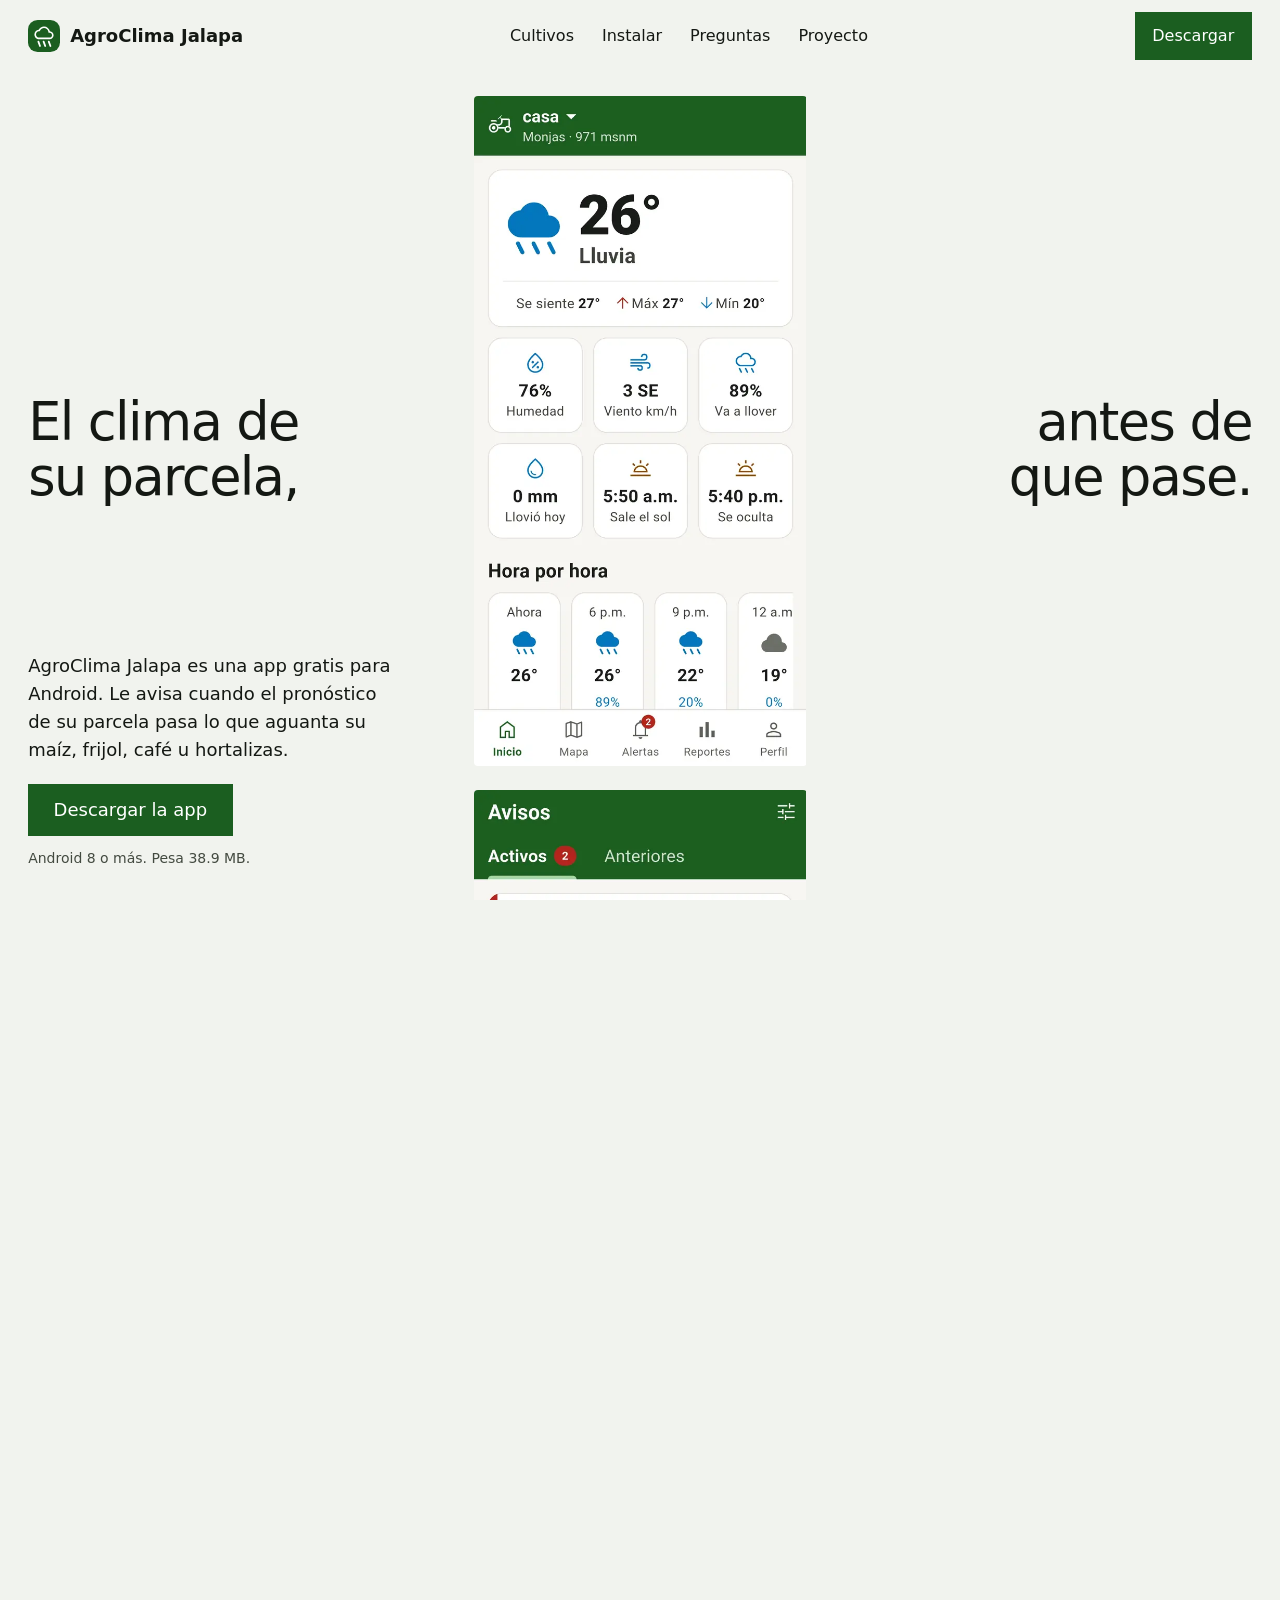
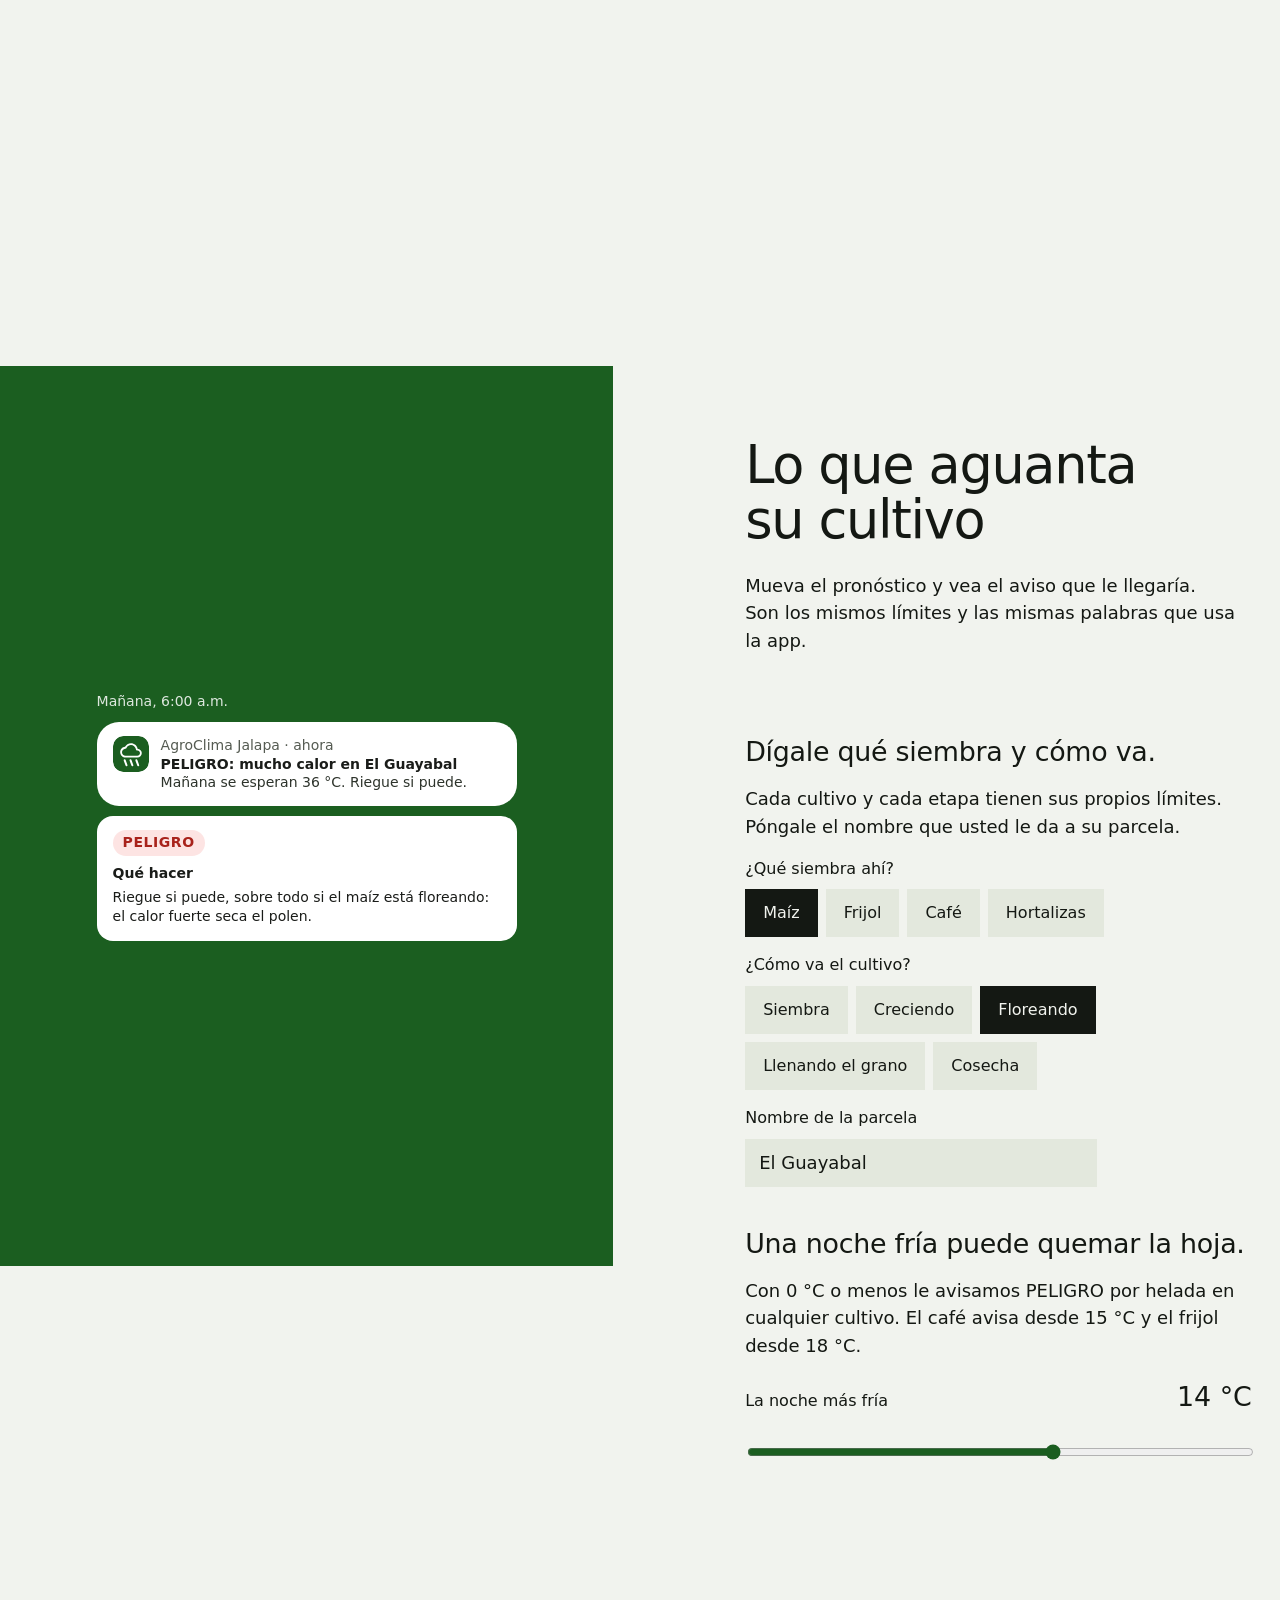
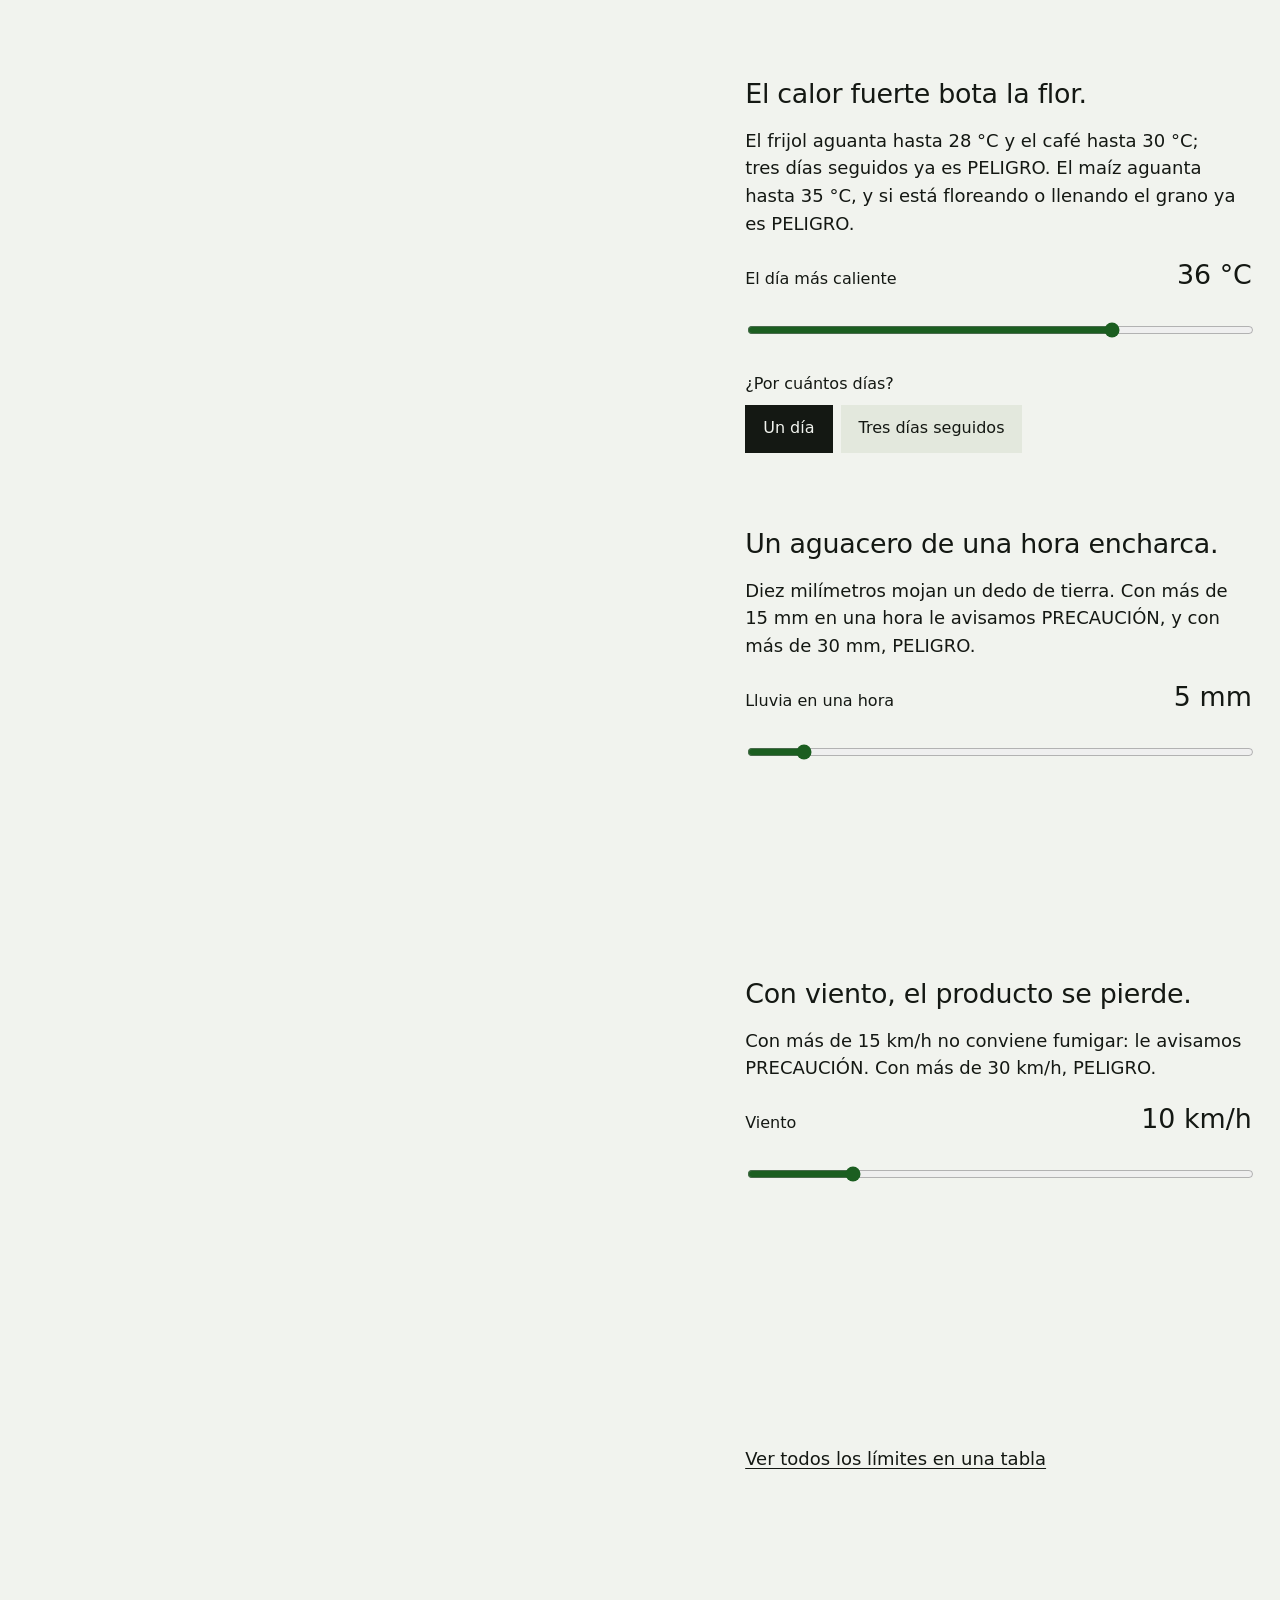
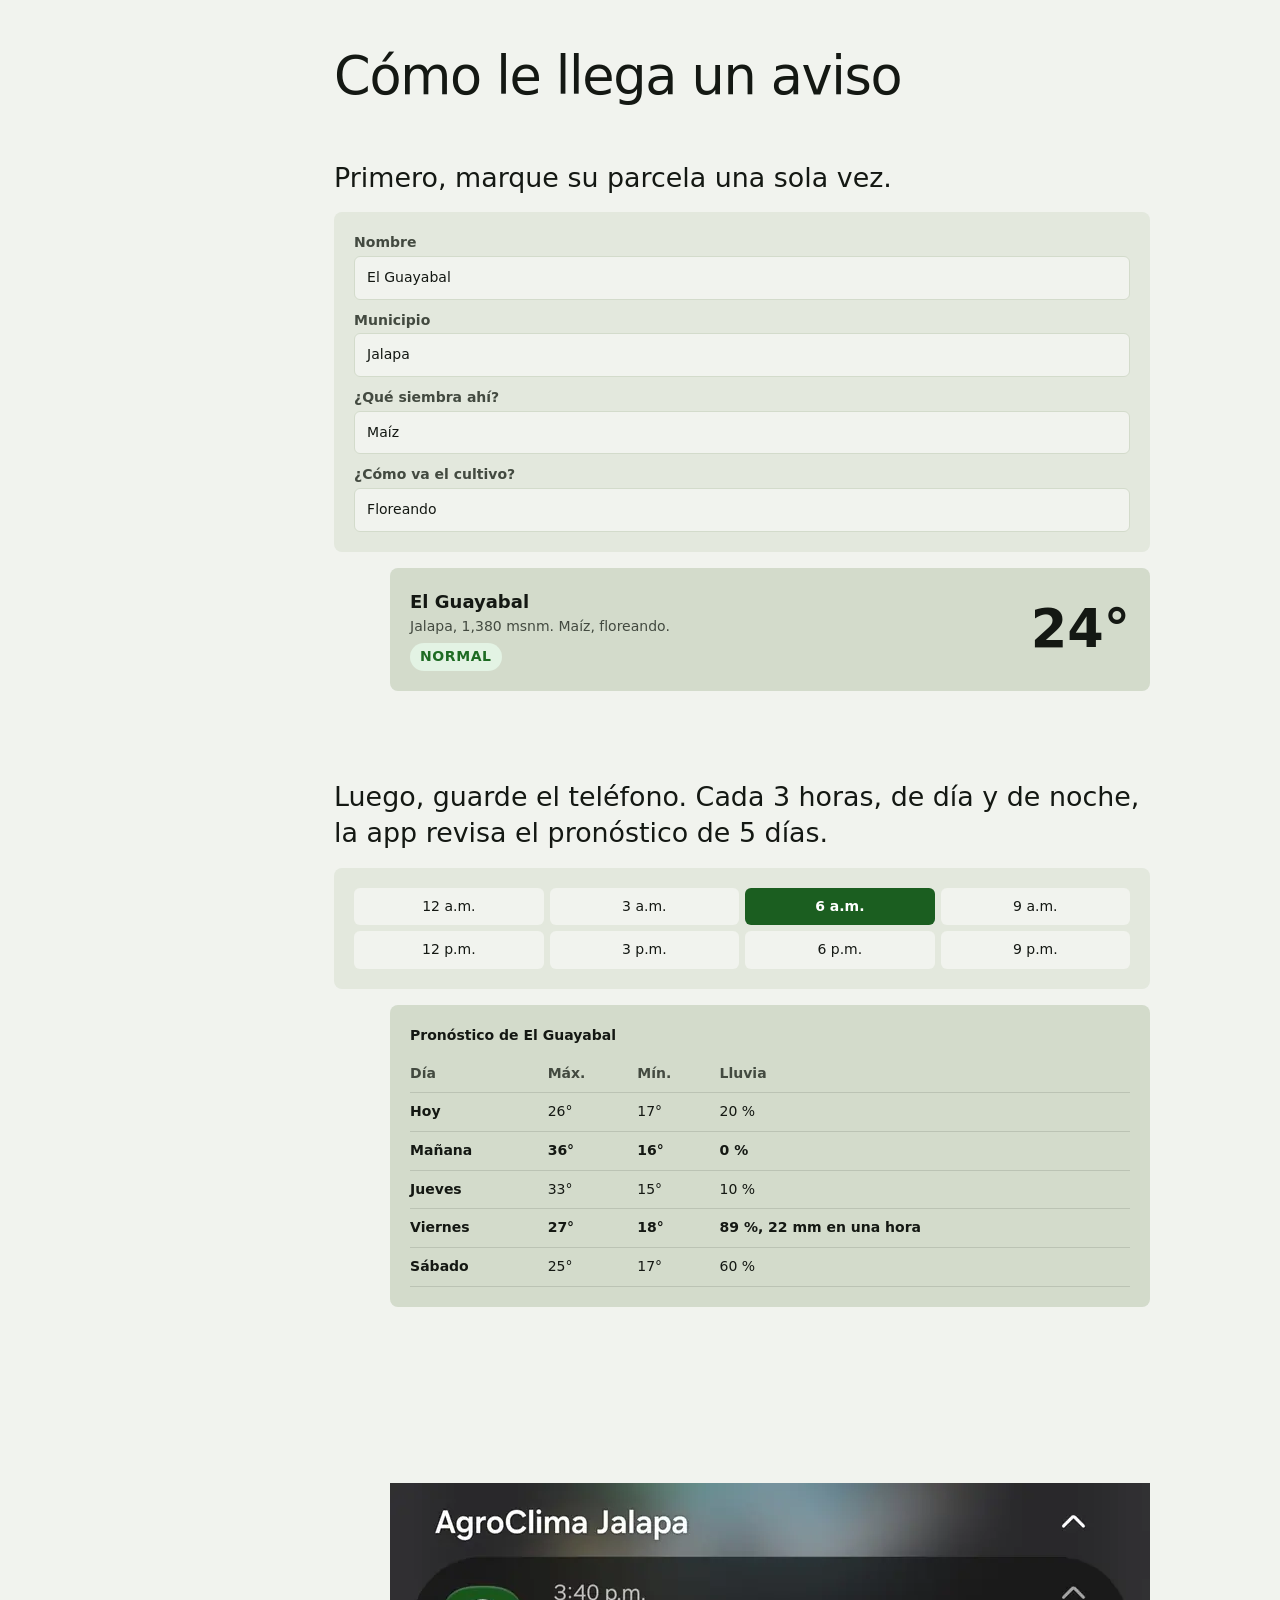
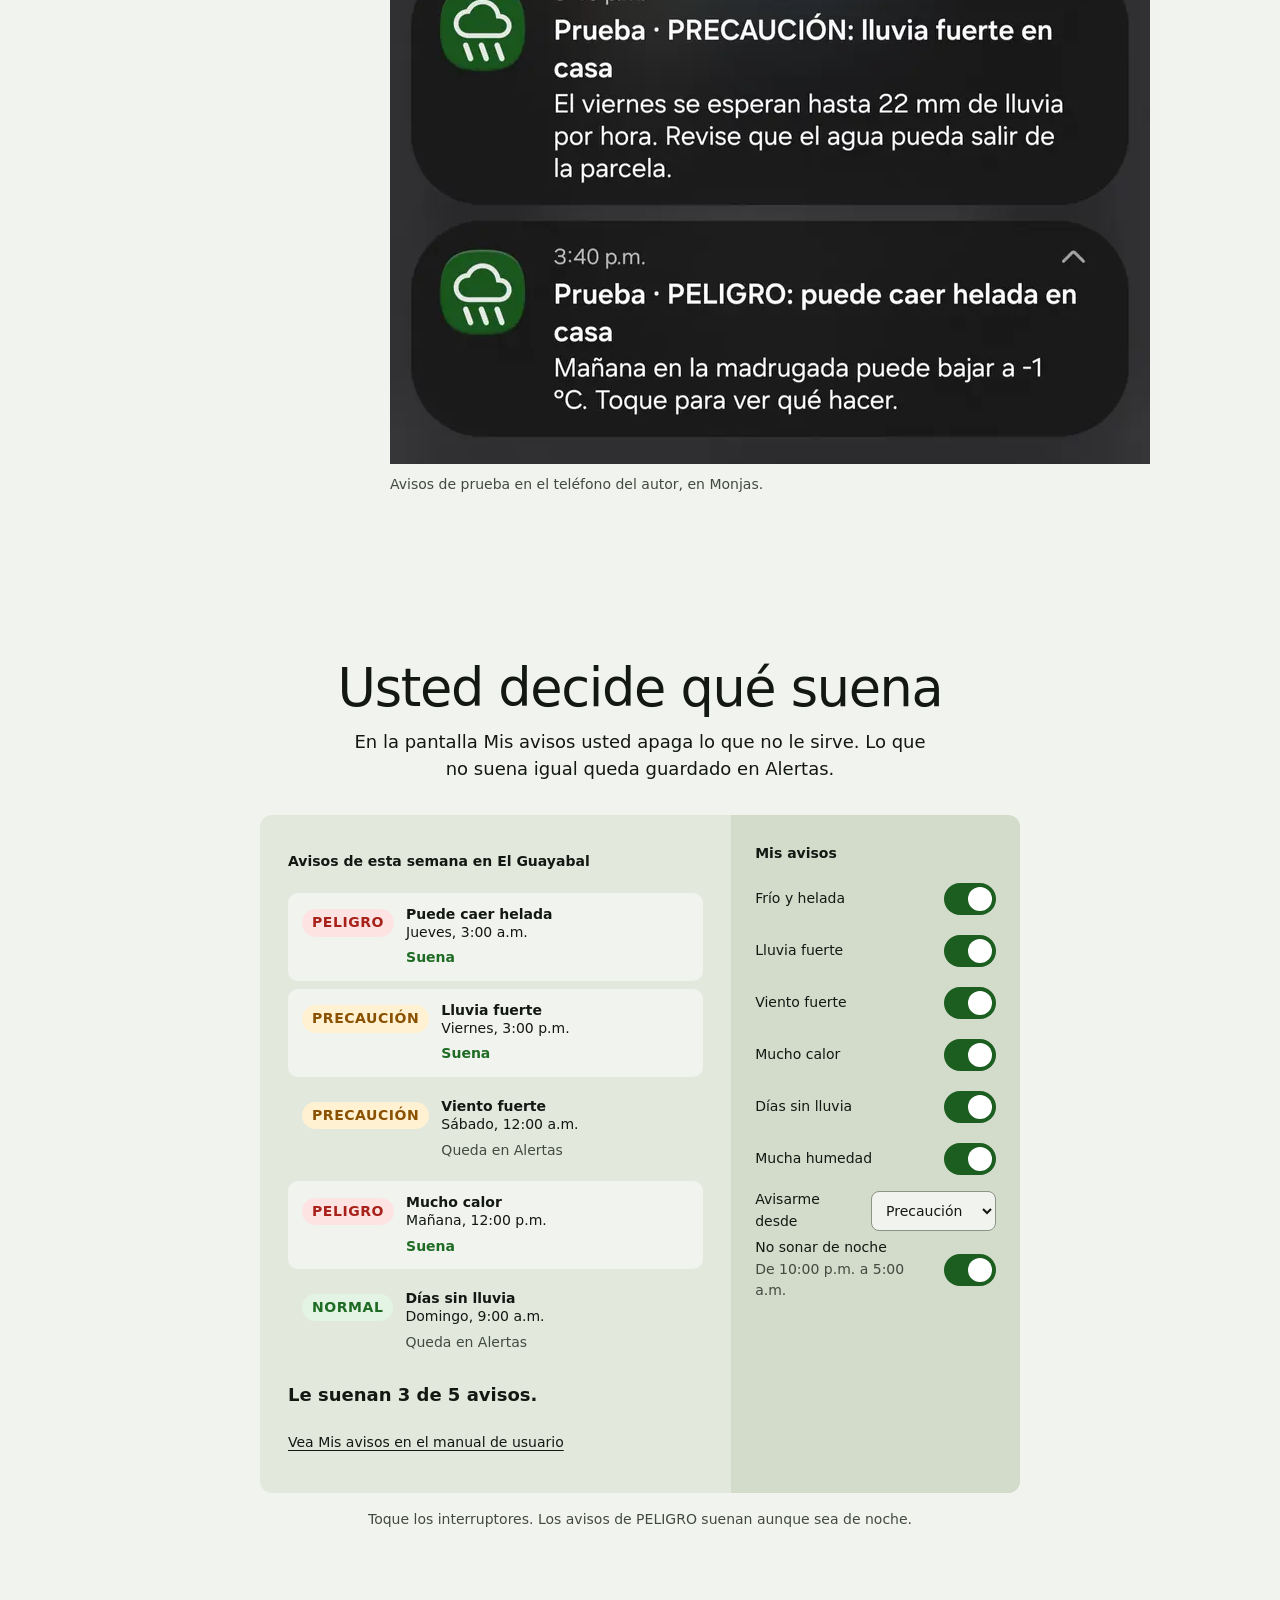
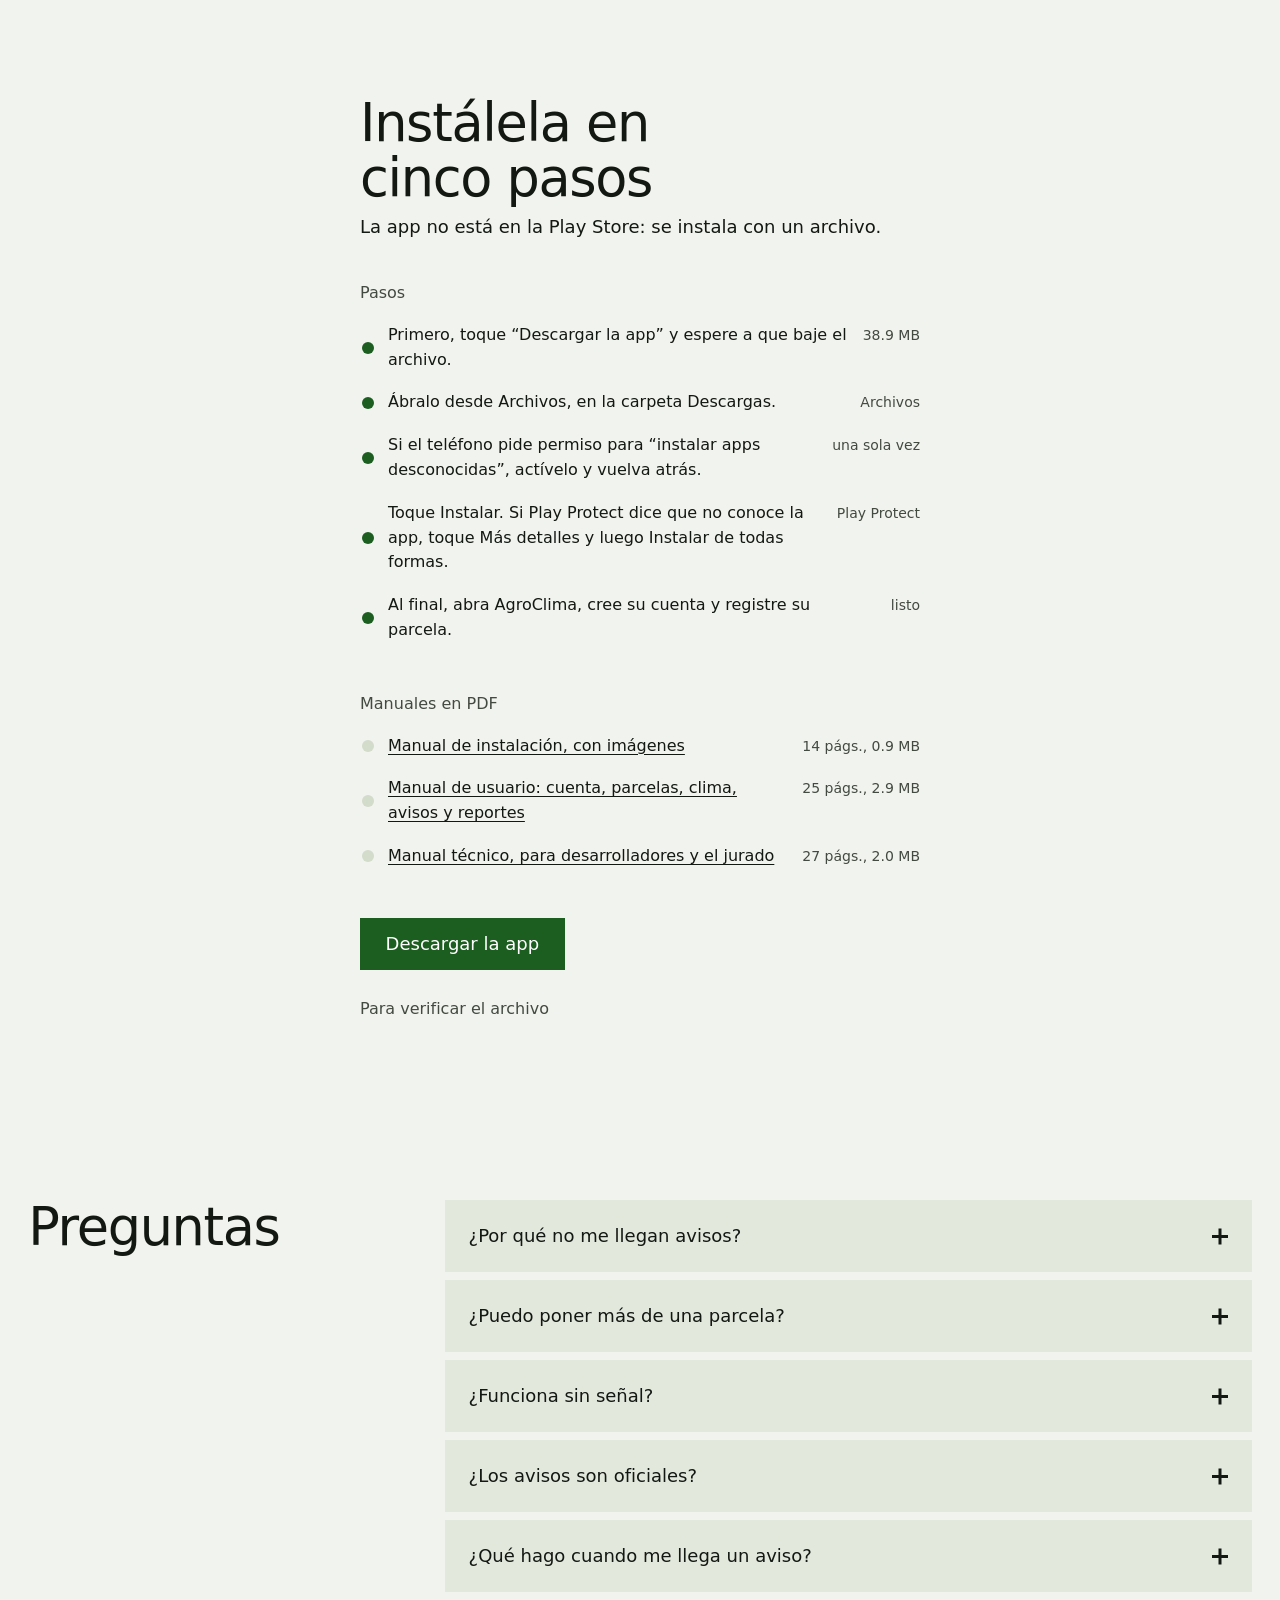
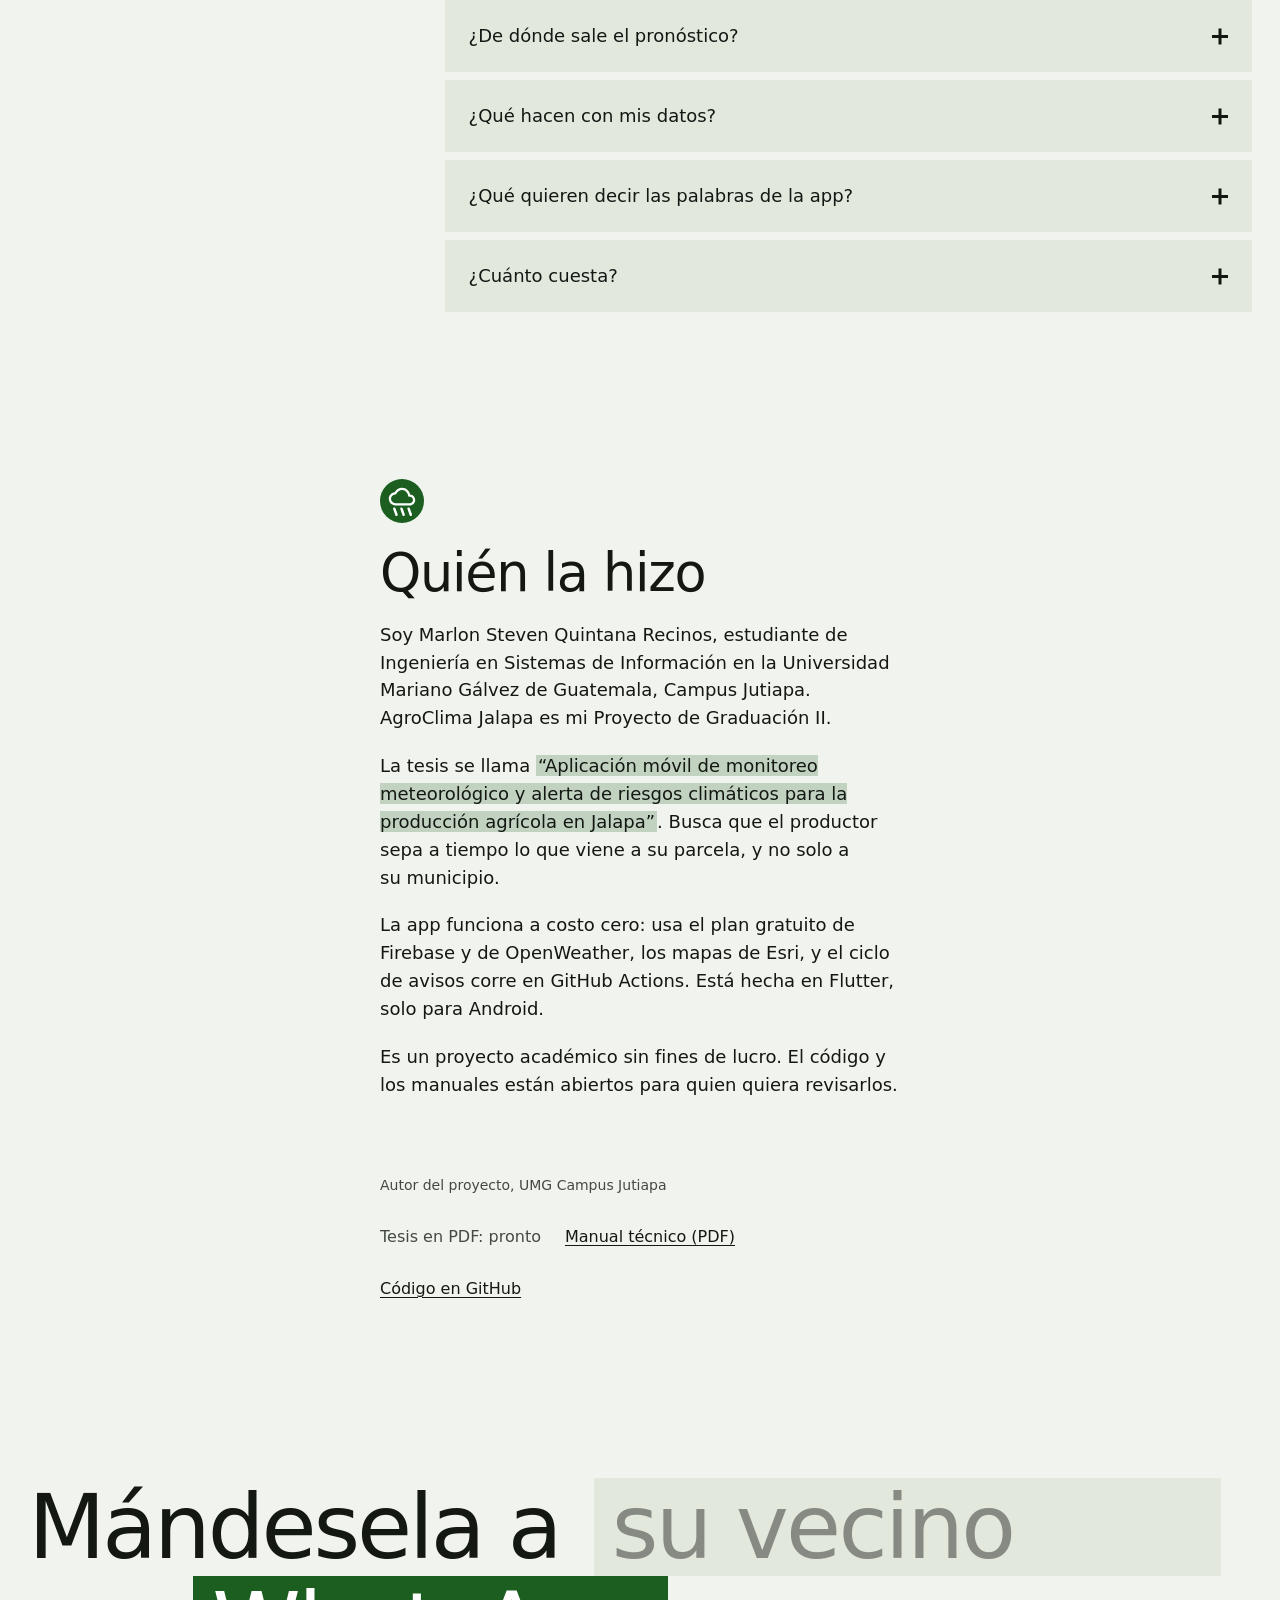
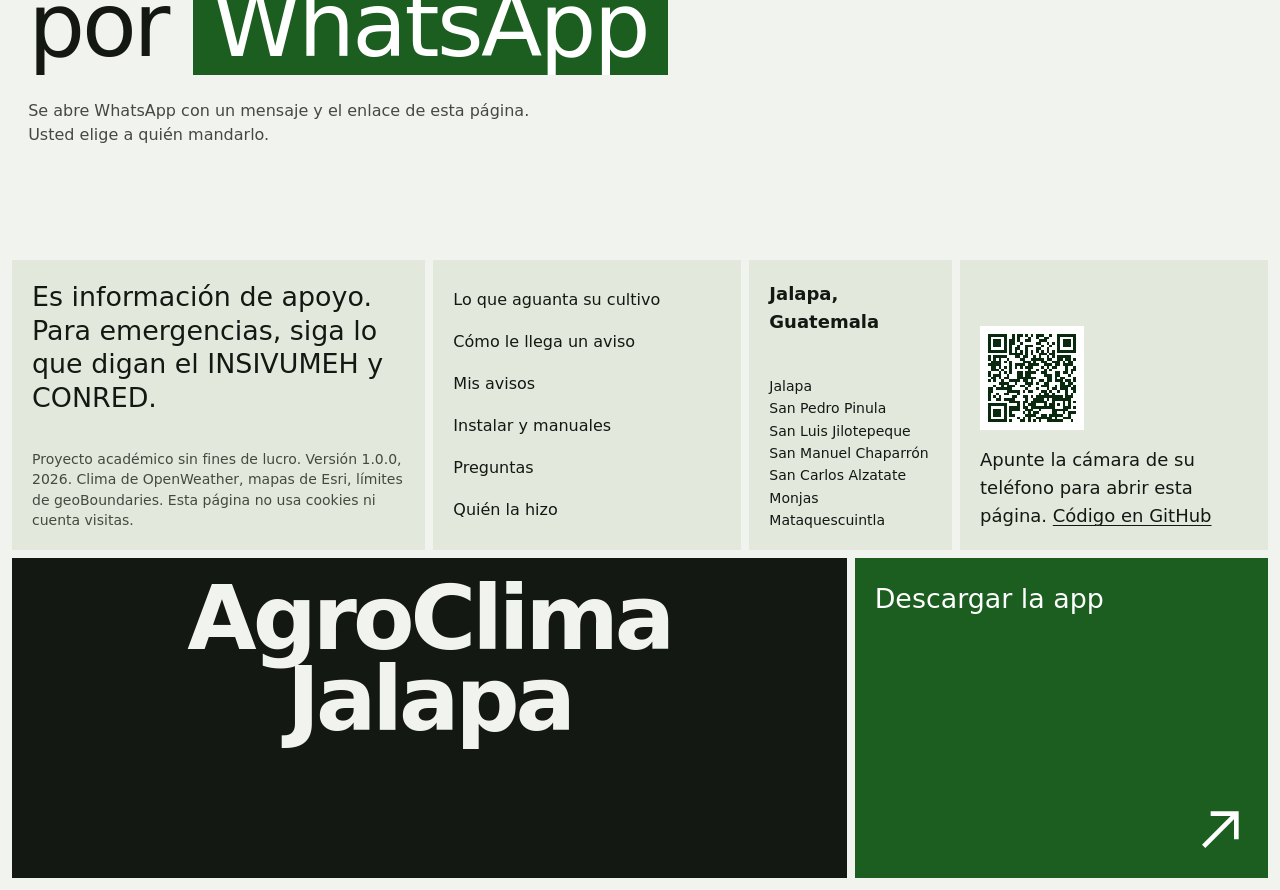
==== sitio/index.html @ 156d861b "feat(pagina): rediseño con la skill design-taste-frontend Dirección "The product performs" (semilla " ====
<!DOCTYPE html>
<html lang="es">
<head>
<meta charset="utf-8">
<meta name="viewport" content="width=device-width, initial-scale=1">
<title>AgroClima Jalapa</title>
<meta name="description" content="App gratuita para Android: el clima de su parcela y un aviso cuando el pronóstico pasa lo que aguanta su maíz, frijol, café u hortalizas. Para los 7 municipios de Jalapa.">
<meta name="theme-color" content="#1B5E20">
<link rel="icon" href="img/logo.svg" type="image/svg+xml">
<link rel="canonical" href="https://stevenquintanagt.github.io/Pag_Agroclima/">
<meta property="og:type" content="website">
<meta property="og:locale" content="es_GT">
<meta property="og:site_name" content="AgroClima Jalapa">
<meta property="og:title" content="AgroClima Jalapa · El clima de su parcela, antes de que pase">
<meta property="og:description" content="App gratuita para Android: pronóstico de 5 días de cada parcela y avisos cuando viene lluvia fuerte, helada, calor o viento. Para los 7 municipios de Jalapa.">
<meta property="og:url" content="https://stevenquintanagt.github.io/Pag_Agroclima/">
<meta property="og:image" content="https://stevenquintanagt.github.io/Pag_Agroclima/img/compartir.jpg">
<meta property="og:image:width" content="1200">
<meta property="og:image:height" content="630">
<meta property="og:image:alt" content="AgroClima Jalapa: el clima de su parcela, antes de que pase.">
<meta name="twitter:card" content="summary_large_image">
<link rel="preload" href="img/panel.webp" as="image" type="image/webp">
<link rel="stylesheet" href="estilos.css">
<script>document.documentElement.classList.add('js')</script>
</head>
<body>

<a class="saltar" href="#contenido">Saltar al contenido</a>

<header class="barra wrap">
  <a class="marca" href="#">
    <img src="img/logo.svg" alt="" width="32" height="32">
    <span>AgroClima Jalapa</span>
  </a>
  <nav class="barra-enlaces" aria-label="Principal">
    <a class="link" href="#cultivos">Cultivos</a>
    <a class="link" href="#instalar">Instalar</a>
    <a class="link" href="#preguntas">Preguntas</a>
    <a class="link" href="#proyecto">Proyecto</a>
  </nav>
  <a class="button button-chico" href="https://github.com/StevenQuintanaGT/Agroclima_Jalapa/releases/latest/download/AgroClima-Jalapa.apk">Descargar</a>
</header>

<main id="contenido">

  <!-- ===== Portada: la frase partida por el marco (pliego §6) ===== -->
  <section class="hero" aria-labelledby="t-hero">
    <div class="hero-escena">
      <h1 id="t-hero" class="hero-frase">
        <span class="mitad mitad-1">El clima de<br class="br-ancho"> su parcela,</span>
        <span class="mitad mitad-2">antes de<br class="br-ancho"> que pase.</span>
      </h1>

      <div class="carrete" role="group" aria-label="Pantallas reales de la app">
        <div class="carrete-cinta">
          <figure class="cuadro"><img src="img/panel.webp" width="640" height="1289" alt="Pantalla de inicio de la parcela casa, en Monjas: 26 grados con lluvia, humedad 76 %, viento 3 km/h y 89 % de probabilidad de lluvia." fetchpriority="high"></figure>
          <figure class="cuadro"><img src="img/avisos.webp" width="640" height="1289" alt="Avisos activos: PELIGRO, puede caer helada mañana en la madrugada; PRECAUCIÓN, lluvia fuerte el viernes." loading="lazy" decoding="async"></figure>
          <figure class="cuadro"><img src="img/mapa.webp" width="640" height="1289" alt="Mapa del clima con las parcelas casa y chilamatal cerca de Monjas, y botones de lluvia, nubes y calor." loading="lazy" decoding="async"></figure>
          <figure class="cuadro"><img src="img/reportes.webp" width="640" height="1289" alt="Resumen de 7 días de la parcela chilamatal: un día con lluvia, 19 °C la noche más fría, 5 mm en total y ningún aviso de peligro." loading="lazy" decoding="async"></figure>
        </div>
      </div>

      <div class="hero-pie">
        <p>AgroClima Jalapa es una app gratis para Android. Le avisa cuando el pronóstico de su parcela pasa lo que aguanta su maíz, frijol, café u hortalizas.</p>
        <p class="hero-accion">
          <a class="button" href="https://github.com/StevenQuintanaGT/Agroclima_Jalapa/releases/latest/download/AgroClima-Jalapa.apk">Descargar la app</a>
          <span class="small">Android 8 o más. Pesa 38.9&nbsp;MB.</span>
        </p>
      </div>
    </div>
  </section>

  <!-- ===== Cultivos: salida fija, controles vivos (pliego §7.1). La cosa viva. ===== -->
  <section class="simulador" id="cultivos" aria-labelledby="t-cultivos">
    <div class="sim-campo">
      <div class="sim-salida" data-ui aria-live="polite">
        <p class="sim-reloj">Mañana, 6:00 a.m.</p>
        <ul class="notis" id="sim-notis">
          <li class="noti">
            <img src="img/logo.svg" alt="" width="36" height="36">
            <div>
              <p class="noti-app">AgroClima Jalapa · ahora</p>
              <p class="noti-titulo">PELIGRO: mucho calor en El Guayabal</p>
              <p class="noti-cuerpo">Mañana se esperan 36 °C. Riegue si puede.</p>
            </div>
          </li>
        </ul>
        <div class="sim-detalle" id="sim-detalle">
          <p class="chip chip-peligro" id="sim-chip">PELIGRO</p>
          <p class="sim-que">Qué hacer</p>
          <p id="sim-medida">Riegue si puede, sobre todo si el maíz está floreando: el calor fuerte seca el polen.</p>
        </div>
      </div>
    </div>

    <div class="sim-columna">
      <h2 id="t-cultivos" class="head">Lo que aguanta su cultivo</h2>
      <p class="sim-intro">Mueva el pronóstico y vea el aviso que le llegaría. Son los mismos límites y las mismas palabras que usa la app.</p>

      <div class="sim-bloques" id="sim" role="group" aria-label="Pronóstico de prueba">
        <div class="bloque">
          <p class="lead">Dígale qué siembra y cómo va.</p>
          <p>Cada cultivo y cada etapa tienen sus propios límites. Póngale el nombre que usted le da a su parcela.</p>
          <fieldset class="segmentos">
            <legend>¿Qué siembra ahí?</legend>
            <label><input type="radio" name="cultivo" value="maiz" checked><span>Maíz</span></label>
            <label><input type="radio" name="cultivo" value="frijol"><span>Frijol</span></label>
            <label><input type="radio" name="cultivo" value="cafe"><span>Café</span></label>
            <label><input type="radio" name="cultivo" value="hortalizas"><span>Hortalizas</span></label>
          </fieldset>
          <fieldset class="segmentos">
            <legend>¿Cómo va el cultivo?</legend>
            <label><input type="radio" name="etapa" value="siembra"><span>Siembra</span></label>
            <label><input type="radio" name="etapa" value="desarrolloVegetativo"><span>Creciendo</span></label>
            <label><input type="radio" name="etapa" value="floracion" checked><span>Floreando</span></label>
            <label><input type="radio" name="etapa" value="llenado"><span>Llenando el grano</span></label>
            <label><input type="radio" name="etapa" value="cosecha"><span>Cosecha</span></label>
          </fieldset>
          <label class="campo-texto">Nombre de la parcela
            <input type="text" name="parcela" value="El Guayabal" maxlength="24">
          </label>
        </div>

        <div class="bloque">
          <p class="lead">Una noche fría puede quemar la hoja.</p>
          <p>Con 0&nbsp;°C o menos le avisamos PELIGRO por helada en cualquier cultivo. El café avisa desde 15&nbsp;°C y el frijol desde 18&nbsp;°C.</p>
          <div class="deslizador"><label for="r-tmin">La noche más fría</label> <output id="o-tmin" for="r-tmin">14 °C</output>
            <input id="r-tmin" type="range" name="tmin" min="-3" max="25" step="1" value="14">
          </div>
        </div>

        <div class="bloque">
          <p class="lead">El calor fuerte bota la flor.</p>
          <p>El frijol aguanta hasta 28&nbsp;°C y el café hasta 30&nbsp;°C; tres días seguidos ya es PELIGRO. El maíz aguanta hasta 35&nbsp;°C, y si está floreando o llenando el grano ya es PELIGRO.</p>
          <div class="deslizador"><label for="r-tmax">El día más caliente</label> <output id="o-tmax" for="r-tmax">36 °C</output>
            <input id="r-tmax" type="range" name="tmax" min="20" max="42" step="1" value="36">
          </div>
          <fieldset class="segmentos">
            <legend>¿Por cuántos días?</legend>
            <label><input type="radio" name="dias" value="1" checked><span>Un día</span></label>
            <label><input type="radio" name="dias" value="3"><span>Tres días seguidos</span></label>
          </fieldset>
        </div>

        <div class="bloque">
          <p class="lead">Un aguacero de una hora encharca.</p>
          <p>Diez milímetros mojan un dedo de tierra. Con más de 15&nbsp;mm en una hora le avisamos PRECAUCIÓN, y con más de 30&nbsp;mm, PELIGRO.</p>
          <div class="deslizador"><label for="r-lluvia">Lluvia en una hora</label> <output id="o-lluvia" for="r-lluvia">5 mm</output>
            <input id="r-lluvia" type="range" name="lluvia" min="0" max="50" step="1" value="5">
          </div>
        </div>

        <div class="bloque">
          <p class="lead">Con viento, el producto se pierde.</p>
          <p>Con más de 15&nbsp;km/h no conviene fumigar: le avisamos PRECAUCIÓN. Con más de 30&nbsp;km/h, PELIGRO.</p>
          <div class="deslizador"><label for="r-viento">Viento</label> <output id="o-viento" for="r-viento">10 km/h</output>
            <input id="r-viento" type="range" name="viento" min="0" max="50" step="1" value="10">
          </div>
        </div>
      </div>

      <details class="limites">
        <summary>Ver todos los límites en una tabla</summary>
        <div class="tabla-envoltura">
          <table>
            <caption>Límites con que la app avisa (Tabla 31 de la tesis)</caption>
            <thead><tr><th scope="col">Riesgo</th><th scope="col">Cultivo</th><th scope="col">PRECAUCIÓN</th><th scope="col">PELIGRO</th></tr></thead>
            <tbody>
              <tr><th scope="row">Lluvia fuerte en una hora</th><td>Todos</td><td>más de 15 mm</td><td>más de 30 mm</td></tr>
              <tr><th scope="row">Viento</th><td>Todos</td><td>más de 15 km/h</td><td>más de 30 km/h</td></tr>
              <tr><th scope="row">Helada</th><td>Todos</td><td>—</td><td>0 °C o menos</td></tr>
              <tr><th scope="row">Días sin lluvia</th><td>Todos</td><td>11 a 15 días (NORMAL de 5 a 10)</td><td>más de 15 días</td></tr>
              <tr><th scope="row">Días sin lluvia al florear o llenar</th><td>Maíz, frijol</td><td>5 a 10 días</td><td>más de 10 días</td></tr>
              <tr><th scope="row">Frío</th><td>Frijol</td><td>menos de 18 °C</td><td>—</td></tr>
              <tr><th scope="row">Frío</th><td>Café</td><td>menos de 15 °C</td><td>—</td></tr>
              <tr><th scope="row">Calor</th><td>Frijol</td><td>más de 28 °C</td><td>más de 28 °C por 3 días</td></tr>
              <tr><th scope="row">Calor</th><td>Café</td><td>más de 30 °C</td><td>más de 30 °C por 3 días</td></tr>
              <tr><th scope="row">Calor</th><td>Maíz</td><td>más de 35 °C mientras crece</td><td>más de 35 °C floreando o llenando</td></tr>
              <tr><th scope="row">Mucha humedad</th><td>Café</td><td>más de 85 %</td><td>—</td></tr>
            </tbody>
          </table>
          <p class="small">Fuentes citadas en la tesis: Monjo (2010), Moraga (2024), Fuentes López (2002), González (2021), Bardales Espinoza et al. (2019) y MARN El Salvador. Hortalizas usa los límites de todos los cultivos.</p>
        </div>
      </details>
    </div>
  </section>

  <!-- ===== Cómo le llega un aviso: llamada y respuesta (pliego §7.2) ===== -->
  <section class="como wrap" id="como" aria-labelledby="t-como">
    <div class="como-columna">
      <h2 id="t-como" class="head-2">Cómo le llega un aviso</h2>

      <div class="intercambio">
        <p class="paso" data-reveal>Primero, marque su parcela una sola vez.</p>
        <div class="llamada" data-ui data-reveal>
          <dl class="formulario">
            <div><dt>Nombre</dt><dd>El Guayabal</dd></div>
            <div><dt>Municipio</dt><dd>Jalapa</dd></div>
            <div><dt>¿Qué siembra ahí?</dt><dd>Maíz</dd></div>
            <div><dt>¿Cómo va el cultivo?</dt><dd>Floreando</dd></div>
          </dl>
        </div>
        <div class="respuesta" data-ui data-reveal>
          <div class="parcela">
            <div>
              <p class="parcela-nombre">El Guayabal</p>
              <p class="parcela-dato">Jalapa, 1,380 msnm. Maíz, floreando.</p>
            </div>
            <p class="parcela-temp">24°</p>
            <p class="chip chip-normal">NORMAL</p>
          </div>
        </div>
      </div>

      <div class="intercambio">
        <p class="paso" data-reveal>Luego, guarde el teléfono. Cada 3 horas, de día y de noche, la app revisa el pronóstico de 5 días.</p>
        <div class="llamada" data-ui data-reveal>
          <ol class="horas">
            <li>12 a.m.</li><li>3 a.m.</li><li class="ahora">6 a.m.</li><li>9 a.m.</li><li>12 p.m.</li><li>3 p.m.</li><li>6 p.m.</li><li>9 p.m.</li>
          </ol>
        </div>
        <div class="respuesta" data-ui data-reveal>
          <table class="pronostico">
            <caption>Pronóstico de El Guayabal</caption>
            <thead><tr><th scope="col">Día</th><th scope="col">Máx.</th><th scope="col">Mín.</th><th scope="col">Lluvia</th></tr></thead>
            <tbody>
              <tr><th scope="row">Hoy</th><td>26°</td><td>17°</td><td>20 %</td></tr>
              <tr class="marca-riesgo"><th scope="row">Mañana</th><td>36°</td><td>16°</td><td>0 %</td></tr>
              <tr><th scope="row">Jueves</th><td>33°</td><td>15°</td><td>10 %</td></tr>
              <tr class="marca-riesgo"><th scope="row">Viernes</th><td>27°</td><td>18°</td><td>89 %, 22 mm en una hora</td></tr>
              <tr><th scope="row">Sábado</th><td>25°</td><td>17°</td><td>60 %</td></tr>
            </tbody>
          </table>
        </div>
      </div>

      <div class="intercambio intercambio-final">
        <p class="paso" data-reveal>Si viene algo que su cultivo no aguanta, le llega un aviso con qué hacer, aunque tenga la app cerrada.</p>
        <figure class="respuesta respuesta-ancha" data-reveal>
          <img src="img/notificacion.webp" width="760" height="581" loading="lazy" decoding="async" alt="Dos avisos reales en la barra de un teléfono: PRECAUCIÓN, lluvia fuerte en casa, el viernes hasta 22 mm de lluvia por hora; PELIGRO, puede caer helada en casa, mañana en la madrugada puede bajar a -1 °C.">
          <figcaption class="small">Avisos de prueba en el teléfono del autor, en Monjas.</figcaption>
        </figure>
      </div>
    </div>
  </section>

  <!-- ===== Usted decide qué suena: demostración con controles (pliego §7.4) ===== -->
  <section class="escaparate wrap" id="mis-avisos" aria-labelledby="t-mis-avisos">
    <h2 id="t-mis-avisos" class="head-2">Usted decide qué suena</h2>
    <p class="escaparate-intro">En la pantalla Mis avisos usted apaga lo que no le sirve. Lo que no suena igual queda guardado en Alertas.</p>

    <div class="panel" data-ui>
      <div class="panel-demo">
        <p class="panel-titulo">Avisos de esta semana en El Guayabal</p>
        <ul class="semana" id="semana">
          <li data-tipo="temperaturaBaja" data-nivel="3" data-hora="3"><span class="chip chip-peligro">PELIGRO</span><span class="semana-texto"><b>Puede caer helada</b> Jueves, 3:00 a.m.</span><span class="destino">Suena</span></li>
          <li data-tipo="lluviaIntensa" data-nivel="2" data-hora="15"><span class="chip chip-precaucion">PRECAUCIÓN</span><span class="semana-texto"><b>Lluvia fuerte</b> Viernes, 3:00 p.m.</span><span class="destino">Suena</span></li>
          <li data-tipo="vientoFuerte" data-nivel="2" data-hora="0"><span class="chip chip-precaucion">PRECAUCIÓN</span><span class="semana-texto"><b>Viento fuerte</b> Sábado, 12:00 a.m.</span><span class="destino destino-no">Queda en Alertas</span></li>
          <li data-tipo="temperaturaAlta" data-nivel="3" data-hora="12"><span class="chip chip-peligro">PELIGRO</span><span class="semana-texto"><b>Mucho calor</b> Mañana, 12:00 p.m.</span><span class="destino">Suena</span></li>
          <li data-tipo="sequia" data-nivel="1" data-hora="9"><span class="chip chip-normal">NORMAL</span><span class="semana-texto"><b>Días sin lluvia</b> Domingo, 9:00 a.m.</span><span class="destino destino-no">Queda en Alertas</span></li>
        </ul>
        <p class="panel-cuenta" id="cuenta" aria-live="polite">Le suenan 3 de 5 avisos.</p>
        <a class="link-plain panel-enlace" href="manuales/manual-de-usuario.pdf" type="application/pdf">Vea Mis avisos en el manual de usuario</a>
      </div>
      <div class="panel-controles" id="prefs" role="group" aria-label="Mis avisos">
        <p class="panel-titulo">Mis avisos</p>
        <label class="fila"><span>Frío y helada</span><input type="checkbox" role="switch" name="temperaturaBaja" checked></label>
        <label class="fila"><span>Lluvia fuerte</span><input type="checkbox" role="switch" name="lluviaIntensa" checked></label>
        <label class="fila"><span>Viento fuerte</span><input type="checkbox" role="switch" name="vientoFuerte" checked></label>
        <label class="fila"><span>Mucho calor</span><input type="checkbox" role="switch" name="temperaturaAlta" checked></label>
        <label class="fila"><span>Días sin lluvia</span><input type="checkbox" role="switch" name="sequia" checked></label>
        <label class="fila"><span>Mucha humedad</span><input type="checkbox" role="switch" name="humedadAlta" checked></label>
        <label class="fila"><span>Avisarme desde</span>
          <select name="minimo">
            <option value="1">Todo</option>
            <option value="2" selected>Precaución</option>
            <option value="3">Solo peligro</option>
          </select>
        </label>
        <label class="fila"><span>No sonar de noche <small>De 10:00 p.m. a 5:00 a.m.</small></span><input type="checkbox" role="switch" name="noche" checked></label>
      </div>
    </div>
    <p class="escaparate-pie small">Toque los interruptores. Los avisos de PELIGRO suenan aunque sea de noche.</p>
  </section>

  <!-- ===== Instalar y manuales: filas de dos extremos (pliego §7.5) ===== -->
  <section class="lista wrap" id="instalar" aria-labelledby="t-instalar">
    <div class="lista-columna">
      <h2 id="t-instalar" class="head-2">Instálela en cinco pasos</h2>
      <p class="lista-intro">La app no está en la Play Store: se instala con un archivo.</p>
      <p class="grupo">Pasos</p>
      <ol class="filas">
        <li><span class="punto"></span><span class="fila-nombre">Primero, toque “Descargar la app” y espere a que baje el archivo.</span><span class="fila-valor">38.9 MB</span></li>
        <li><span class="punto"></span><span class="fila-nombre">Ábralo desde Archivos, en la carpeta Descargas.</span><span class="fila-valor">Archivos</span></li>
        <li><span class="punto"></span><span class="fila-nombre">Si el teléfono pide permiso para “instalar apps desconocidas”, actívelo y vuelva atrás.</span><span class="fila-valor">una sola vez</span></li>
        <li><span class="punto"></span><span class="fila-nombre">Toque Instalar. Si Play Protect dice que no conoce la app, toque Más detalles y luego Instalar de todas formas.</span><span class="fila-valor">Play Protect</span></li>
        <li><span class="punto"></span><span class="fila-nombre">Al final, abra AgroClima, cree su cuenta y registre su parcela.</span><span class="fila-valor">listo</span></li>
      </ol>
      <p class="grupo">Manuales en PDF</p>
      <ul class="filas">
        <li><span class="punto punto-claro"></span><a class="fila-nombre link-plain" href="manuales/manual-de-instalacion.pdf" type="application/pdf">Manual de instalación, con imágenes</a><span class="fila-valor">14 págs., 0.9 MB</span></li>
        <li><span class="punto punto-claro"></span><a class="fila-nombre link-plain" href="manuales/manual-de-usuario.pdf" type="application/pdf">Manual de usuario: cuenta, parcelas, clima, avisos y reportes</a><span class="fila-valor">25 págs., 2.9 MB</span></li>
        <li><span class="punto punto-claro"></span><a class="fila-nombre link-plain" href="manuales/manual-tecnico.pdf" type="application/pdf">Manual técnico, para desarrolladores y el jurado</a><span class="fila-valor">27 págs., 2.0 MB</span></li>
      </ul>
      <p class="lista-accion">
        <a class="button" href="https://github.com/StevenQuintanaGT/Agroclima_Jalapa/releases/latest/download/AgroClima-Jalapa.apk">Descargar la app</a>
      </p>
      <details class="huella">
        <summary>Para verificar el archivo</summary>
        <p class="small">Huella SHA-256 del certificado de firma:</p>
        <code>29:59:45:5F:15:D8:3C:FE:72:32:E3:58:F9:26:35:1C:0D:E7:5E:D2:90:23:6A:A2:18:F5:C6:FC:7D:46:82:5B</code>
      </details>
    </div>
  </section>

  <!-- ===== Preguntas: acordeón de mosaicos (pliego §7.6) ===== -->
  <section class="preguntas wrap" id="preguntas" aria-labelledby="t-preguntas">
    <h2 id="t-preguntas" class="head preguntas-titulo">Preguntas</h2>
    <div class="mosaicos">
      <details name="pregunta">
        <summary>¿Por qué no me llegan avisos?</summary>
        <p>Revise que tenga internet y que los avisos estén encendidos en “Mis avisos”. También revise que el teléfono deje a la app mandar avisos.</p>
      </details>
      <details name="pregunta">
        <summary>¿Puedo poner más de una parcela?</summary>
        <p>Sí. En “Mis parcelas” toque “Agregar parcela”. Cada una tiene su clima y sus avisos.</p>
      </details>
      <details name="pregunta">
        <summary>¿Funciona sin señal?</summary>
        <p>Sí. Se ve el último clima guardado y la app le dice de qué hora es. Los avisos le llegan cuando vuelva la señal.</p>
      </details>
      <details name="pregunta">
        <summary>¿Los avisos son oficiales?</summary>
        <p>No. Son información de apoyo calculada con el pronóstico. Para emergencias, siga lo que digan el INSIVUMEH y CONRED.</p>
      </details>
      <details name="pregunta">
        <summary>¿Qué hago cuando me llega un aviso?</summary>
        <p>Ábralo: le dice qué puede pasar, cuándo y qué puede hacer para cuidar su cultivo. Cuando haya tomado medidas, toque “Ya tomé medidas”.</p>
      </details>
      <details name="pregunta">
        <summary>¿De dónde sale el pronóstico?</summary>
        <p>Del servicio meteorológico OpenWeather, para un cuadro de unos 5&nbsp;km donde está su parcela: no es una medición en su terreno. Se revisa cada 3 horas, aunque tenga la app cerrada, y llega hasta 5 días adelante. Los mapas son de Esri y los límites de los municipios, de geoBoundaries.</p>
      </details>
      <details name="pregunta">
        <summary>¿Qué hacen con mis datos?</summary>
        <ul>
          <li>Guardamos su nombre, correo, teléfono (si lo dio), sus parcelas y los avisos que recibió, solo para darle el clima y los avisos de sus parcelas.</li>
          <li>No vendemos ni compartimos sus datos con nadie.</li>
          <li>Su ubicación se usa solo cuando usted pide poner la parcela donde está.</li>
          <li>Puede eliminar su cuenta cuando quiera en Ajustes: se borra todo en unas horas.</li>
          <li>La app es gratuita y es información de apoyo: las decisiones sobre su cultivo son suyas.</li>
        </ul>
      </details>
      <details name="pregunta">
        <summary>¿Qué quieren decir las palabras de la app?</summary>
        <dl class="glosario">
          <div><dt>Helada</dt><dd>Cuando el frío quema la hoja de noche.</dd></div>
          <div><dt>Canícula</dt><dd>Los días secos de julio en plena lluvia.</dd></div>
          <div><dt>Humedad</dt><dd>Cuánta agua trae el aire.</dd></div>
          <div><dt>Milímetro</dt><dd>10 mm moja un dedo de tierra.</dd></div>
          <div><dt>Días sin lluvia</dt><dd>Varios días seguidos sin que llueva.</dd></div>
          <div><dt>Viento fuerte</dt><dd>El que puede tumbar la milpa.</dd></div>
          <div><dt>Pronóstico</dt><dd>Lo que se espera que pase.</dd></div>
          <div><dt>Colores del aviso</dt><dd>Verde: tranquilo. Amarillo: cuidado. Rojo: peligro.</dd></div>
        </dl>
      </details>
      <details name="pregunta">
        <summary>¿Cuánto cuesta?</summary>
        <p>Nada. La app es gratuita.</p>
      </details>
    </div>
  </section>

  <!-- ===== Quién la hizo: la carta (pliego §7.3) ===== -->
  <section class="carta wrap" id="proyecto" aria-labelledby="t-proyecto">
    <div class="carta-columna">
      <img class="carta-retrato" src="img/logo.svg" alt="" width="44" height="44" loading="lazy">
      <h2 id="t-proyecto" class="head-2">Quién la hizo</h2>
      <p>Soy Marlon Steven Quintana Recinos, estudiante de Ingeniería en Sistemas de Información en la Universidad Mariano Gálvez de Guatemala, Campus Jutiapa. AgroClima Jalapa es mi Proyecto de Graduación II.</p>
      <p>La tesis se llama <span class="marcador">“Aplicación móvil de monitoreo meteorológico y alerta de riesgos climáticos para la producción agrícola en Jalapa”</span>. Busca que el productor sepa a tiempo lo que viene a su parcela, y no solo a su municipio.</p>
      <p>La app funciona a costo cero: usa el plan gratuito de Firebase y de OpenWeather, los mapas de Esri, y el ciclo de avisos corre en GitHub Actions. Está hecha en Flutter, solo para Android.</p>
      <p>Es un proyecto académico sin fines de lucro. El código y los manuales están abiertos para quien quiera revisarlos.</p>
      <p class="firma">Marlon Steven Quintana Recinos</p>
      <p class="firma-rol small">Autor del proyecto, UMG Campus Jutiapa</p>
      <ul class="carta-enlaces">
        <!-- TESIS: cuando esté lista, cambiar este <li> por un enlace al PDF. -->
        <li><span class="pendiente">Tesis en PDF: pronto</span></li>
        <li><a class="link-plain" href="manuales/manual-tecnico.pdf" type="application/pdf">Manual técnico (PDF)</a></li>
        <li><a class="link-plain" href="https://github.com/StevenQuintanaGT/Agroclima_Jalapa">Código en GitHub</a></li>
      </ul>
    </div>
  </section>

  <!-- ===== Cierre: una frase con un espacio (pliego §7.7) ===== -->
  <section class="cierre wrap" aria-labelledby="t-cierre">
    <form class="cierre-form" id="compartir" action="https://api.whatsapp.com/send" method="get" target="_blank">
      <input type="hidden" name="text" value="Mire esta app gratis para el clima de la parcela y avisos antes de que pase: https://stevenquintanagt.github.io/Pag_Agroclima/">
      <h2 id="t-cierre" class="display cierre-frase">
        <span>Mándesela a</span>
        <label class="sr-only" for="vecino">Nombre de a quién se la manda</label>
        <input class="hueco" id="vecino" type="text" placeholder="su vecino" maxlength="20" autocomplete="off">
        <span>por</span> <button class="hueco-boton" type="submit">WhatsApp</button>
      </h2>
      <p class="cierre-nota">Se abre WhatsApp con un mensaje y el enlace de esta página. Usted elige a quién mandarlo.</p>
    </form>
  </section>

</main>

<!-- ===== Pie de mosaicos (pliego §7.8) ===== -->
<footer class="pie">
  <div class="mosaico m-frase">
    <p class="m-grande">Es información de apoyo. Para emergencias, siga lo que digan el INSIVUMEH y CONRED.</p>
    <p class="small">Proyecto académico sin fines de lucro. Versión 1.0.0, 2026. Clima de OpenWeather, mapas de Esri, límites de geoBoundaries. Esta página no usa cookies ni cuenta visitas.</p>
  </div>
  <nav class="mosaico m-nav" aria-label="Pie">
    <a class="link" href="#cultivos">Lo que aguanta su cultivo</a>
    <a class="link" href="#como">Cómo le llega un aviso</a>
    <a class="link" href="#mis-avisos">Mis avisos</a>
    <a class="link" href="#instalar">Instalar y manuales</a>
    <a class="link" href="#preguntas">Preguntas</a>
    <a class="link" href="#proyecto">Quién la hizo</a>
  </nav>
  <div class="mosaico m-lugar">
    <p class="m-titulo">Jalapa, Guatemala</p>
    <ul class="small">
      <li>Jalapa</li><li>San Pedro Pinula</li><li>San Luis Jilotepeque</li><li>San Manuel Chaparrón</li><li>San Carlos Alzatate</li><li>Monjas</li><li>Mataquescuintla</li>
    </ul>
  </div>
  <div class="mosaico m-qr">
    <img class="solo-ancho" src="img/qr.svg" alt="Código QR con la dirección de esta página" width="104" height="104" loading="lazy">
    <p><span class="solo-ancho">Apunte la cámara de su teléfono para abrir esta página. </span><a class="link-plain" href="https://github.com/StevenQuintanaGT/Agroclima_Jalapa">Código en GitHub</a></p>
  </div>
  <div class="mosaico m-marca" aria-hidden="true"><p>AgroClima Jalapa</p></div>
  <a class="mosaico m-accion" href="https://github.com/StevenQuintanaGT/Agroclima_Jalapa/releases/latest/download/AgroClima-Jalapa.apk">
    <span>Descargar la app</span>
    <svg viewBox="0 0 48 48" width="56" height="56" aria-hidden="true"><path d="M10 38 38 10M16 10h22v22" fill="none" stroke="currentColor" stroke-width="4"/></svg>
  </a>
</footer>

<script src="app.js" defer></script>
</body>
</html>
---- sitio/estilos.css ----
/* AgroClima Jalapa — página de presentación.
   Dirección "The product performs" (tasteskill, semilla 1849540517), con la paleta y la letra de la app:
   lib/config/tema/colores.dart y docs/DISENO_UI.md. Letra Roboto del sistema (sin fuentes externas). */

/* ---------- Tokens ---------- */
:root {
  --bg: #F1F3EE;            /* suelo: piedra verdosa, sin crema */
  --surface: #E3E8DD;       /* un paso más oscuro: mosaicos y paneles */
  --surface-2: #D3DBCB;     /* dos pasos: el lado de los controles */
  --ink: #141813;
  --muted: #434A40;
  --accent: #1B5E20;        /* primarioOscuro de la app: solo la acción */
  --accent-ink: #FFFFFF;
  --accent-strong: #154A19;
  --field: #1B5E20;         /* el único campo de escenario, detrás del aviso */
  --field-ink: #FFFFFF;

  /* semáforo de la app (DISENO_UI §3), solo dentro de las piezas de interfaz */
  --normal: #1E6B23;   --normal-bg: #E3F3E4;
  --precaucion: #8A5100; --precaucion-bg: #FFF1D1;
  --peligro: #A8221B;  --peligro-bg: #FDE4E3;

  --font: Roboto, system-ui, -apple-system, "Segoe UI", sans-serif;

  /* cinco tamaños */
  --step-small: 0.875rem;                               /* 14 */
  --step-body: 1.125rem;                                /* 18 */
  --step-lead: clamp(1.375rem, 1.2rem + 0.6vw, 1.75rem); /* 22–28 */
  --step-head: clamp(2rem, 1.2rem + 2.6vw, 3.5rem);     /* 32–56 */
  --step-display: clamp(2.5rem, 0.8rem + 6vw, 6.5rem);  /* 40–104 */

  --margin: clamp(1rem, 2.2vw, 2rem);
  --gutter: clamp(1rem, 2vw, 2rem);
  --section: clamp(6rem, 13vw, 13rem);
  --radius: 0px;

  --ease-out: cubic-bezier(0.22, 1, 0.36, 1);
  --ease-expo: cubic-bezier(0.16, 1, 0.3, 1);
  --ease-soft: cubic-bezier(0.33, 1, 0.68, 1);
  --t-press: 140ms;
  --t-hover: 180ms;
  --t-ui: 240ms;
  --t-reveal: 800ms;

  color-scheme: light dark;
}

@media (prefers-color-scheme: dark) {
  :root {
    --bg: #0F120E;
    --surface: #1A1F18;
    --surface-2: #252C22;
    --ink: #E8ECE3;
    --muted: #B2BAAB;
    --accent: #A5D6A7;
    --accent-ink: #0F120E;
    --accent-strong: #C3E5C4;
    --field: #173B1C;
    --normal: #A5D6A7;   --normal-bg: #1A2E1B;
    --precaucion: #FFCC80; --precaucion-bg: #33260F;
    --peligro: #F4B4B0;  --peligro-bg: #3A1A18;
  }
}

/* ---------- Base ---------- */
*, *::before, *::after { box-sizing: border-box; }
html { -webkit-text-size-adjust: 100%; text-size-adjust: 100%; }
body {
  margin: 0;
  background: var(--bg);
  color: var(--ink);
  font-family: var(--font);
  font-size: var(--step-body);
  line-height: 1.55;
  -webkit-font-smoothing: antialiased;
}
h1, h2, h3, p, figure, ul, ol, dl, dd, fieldset { margin: 0; }
h1, h2, h3 { font-weight: 500; line-height: 1.04; letter-spacing: -0.025em; text-wrap: balance; }
p { text-wrap: pretty; }
img, svg { display: block; max-width: 100%; }
img { height: auto; }
a { color: inherit; }
button, input, select { font: inherit; color: inherit; }
:focus-visible { outline: 3px solid var(--accent); outline-offset: 3px; }
::selection { background: var(--accent); color: var(--accent-ink); }
:target { scroll-margin-top: 1rem; }

.wrap { padding-inline: var(--margin); }
.small { font-size: var(--step-small); line-height: 1.45; }
.lead { font-size: var(--step-lead); line-height: 1.25; font-weight: 500; letter-spacing: -0.01em; }
.head { font-size: var(--step-head); }
.head-2 { font-size: var(--step-head); }
.display { font-size: var(--step-display); line-height: 1; letter-spacing: -0.035em; font-weight: 500; }
.sr-only { position: absolute; width: 1px; height: 1px; overflow: hidden; clip-path: inset(50%); white-space: nowrap; }
.solo-ancho { display: none; }
.br-ancho { display: none; }

.saltar { position: absolute; left: var(--margin); top: -100px; padding: 12px 16px; background: var(--ink); color: var(--bg); z-index: 20; }
.saltar:focus { top: 8px; }

/* ---------- Botones y enlaces ---------- */
.button {
  display: inline-flex; align-items: center; justify-content: center;
  min-height: 3.25rem; padding: 0 1.6rem;
  background: var(--accent); color: var(--accent-ink);
  border-radius: var(--radius); font-weight: 500; text-decoration: none; white-space: nowrap;
  transition: transform var(--t-press) var(--ease-out), background-color var(--t-hover) ease;
}
.button:active { transform: scale(0.97); }
.button-chico { min-height: 3rem; padding: 0 1.1rem; font-size: 1rem; }
.link { text-decoration: underline; text-decoration-color: transparent; text-underline-offset: 0.2em; text-decoration-thickness: 0.07em; transition: text-decoration-color var(--t-hover) ease; }
.link-plain { text-decoration: underline; text-underline-offset: 0.18em; text-decoration-thickness: 0.07em; transition: color var(--t-hover) ease; }
@media (hover: hover) and (pointer: fine) {
  .button:hover { background: var(--accent-strong); }
  .link:hover { text-decoration-color: currentColor; }
  .link-plain:hover { color: var(--accent); }
}

/* ---------- Barra ---------- */
.barra {
  display: flex; align-items: center; justify-content: space-between; gap: var(--gutter);
  min-height: 4.5rem;
}
.marca { display: inline-flex; align-items: center; gap: 10px; font-weight: 700; text-decoration: none; font-size: 1.125rem; min-height: 48px; }
.marca img { width: 32px; height: 32px; }
.barra-enlaces { display: none; gap: 4px 28px; font-size: 1rem; }
.barra-enlaces a { display: inline-flex; align-items: center; min-height: 48px; }

/* ---------- Portada ---------- */
.hero { position: relative; }
.hero-escena {
  display: grid;
  gap: 24px;
  padding: 24px var(--margin) 40px;
}
.hero-frase { font-size: var(--step-head); font-weight: 500; letter-spacing: -0.03em; line-height: 1.04; }
.mitad { display: inline; }
.carrete { margin-inline: calc(var(--margin) * -1 + 16px); overflow: hidden; aspect-ratio: 4 / 3; background: var(--surface); }
.carrete-cinta { display: grid; gap: 24px; }
.cuadro { aspect-ratio: 640 / 1289; }
.cuadro img { width: 100%; height: 100%; object-fit: cover; object-position: top; }
.carrete .cuadro:not(:first-child) { display: none; }
.hero-pie { display: grid; gap: 20px; }
.hero-pie > p:first-child { max-width: 36ch; }
.hero-accion { display: flex; flex-wrap: wrap; align-items: center; gap: 12px 20px; }
.hero-accion .small { color: var(--muted); }

/* ---------- Simulador: salida fija, controles vivos ---------- */
.simulador { margin-top: var(--section); }
.sim-campo {
  position: sticky; top: 0; z-index: 2;
  height: 40svh;
  background: var(--field); color: var(--field-ink);
  display: grid; place-items: center;
  padding: 16px var(--margin);
  overflow: hidden;
}
.sim-salida { width: min(420px, 100%); display: grid; gap: 10px; font-size: 0.875rem; line-height: 1.4; }
.sim-reloj { font-size: 0.875rem; opacity: 0.85; }
.notis { list-style: none; padding: 0; display: grid; gap: 8px; }
.noti {
  display: flex; gap: 12px; align-items: flex-start;
  background: #FFFFFF; color: #1A1C19;
  border-radius: 22px; padding: 14px 16px;
  transition: transform var(--t-ui) var(--ease-out), opacity var(--t-ui) ease;
}
.noti img { width: 36px; height: 36px; border-radius: 10px; flex: none; }
.noti p { margin: 0; }
.noti-app { font-size: 0.875rem; color: #555B52; }
.noti-titulo { font-weight: 700; font-size: 0.875rem; line-height: 1.3; margin: 2px 0 2px; }
.noti-cuerpo { font-size: 0.875rem; line-height: 1.35; color: #2D332B; }
.noti.es-nueva { animation: noti-entra 360ms var(--ease-out); }
@keyframes noti-entra { from { opacity: 0; transform: translateY(-10px) scale(0.98); } }
.sim-detalle { background: #FFFFFF; color: #1A1C19; border-radius: 16px; padding: 14px 16px; display: grid; gap: 4px; }
.sim-detalle.es-calma { background: var(--normal-bg); }
.sim-que { font-weight: 700; font-size: 0.875rem; margin-top: 4px; }
#sim-medida { font-size: 0.875rem; line-height: 1.4; }

.chip { display: inline-flex; align-items: center; justify-self: start; gap: 6px; font-weight: 700; font-size: 0.875rem; letter-spacing: 0.04em; padding: 3px 10px; border-radius: 999px; white-space: nowrap; }
.chip-normal { color: var(--normal); background: var(--normal-bg); }
.chip-precaucion { color: var(--precaucion); background: var(--precaucion-bg); }
.chip-peligro { color: var(--peligro); background: var(--peligro-bg); }

.sim-columna { padding: 48px var(--margin) 0; display: grid; gap: 24px; }
.sim-intro { max-width: 44ch; }
.sim-bloques { display: grid; gap: 72px; padding-top: 16px; }
.bloque { display: grid; gap: 16px; max-width: 44ch; }
.bloque > p:not(.lead) { color: var(--ink); }

.segmentos { border: 0; padding: 0; display: flex; flex-wrap: wrap; gap: 8px; }
.segmentos legend { font-size: 1rem; font-weight: 500; padding: 0; margin-bottom: 8px; }
.segmentos label { position: relative; }
.segmentos input { position: absolute; opacity: 0; inset: 0; margin: 0; cursor: pointer; }
.segmentos span {
  display: inline-flex; align-items: center; min-height: 48px; padding: 0 18px;
  background: var(--surface); font-size: 1rem; font-weight: 500;
  transition: background-color var(--t-hover) ease, color var(--t-hover) ease, transform var(--t-press) var(--ease-out);
}
.segmentos input:checked + span { background: var(--ink); color: var(--bg); }
.segmentos input:focus-visible + span { outline: 3px solid var(--accent); outline-offset: 2px; }
.segmentos input:active + span { transform: scale(0.97); }
@media (hover: hover) and (pointer: fine) { .segmentos input:not(:checked):hover + span { background: var(--surface-2); } }

.campo-texto, .deslizador { display: grid; gap: 8px; font-size: 1rem; font-weight: 500; }
.campo-texto input { min-height: 48px; padding: 0 14px; background: var(--surface); border: 0; border-radius: var(--radius); font-size: 1.125rem; font-weight: 400; width: min(100%, 22rem); }
.deslizador { grid-template-columns: 1fr auto; align-items: baseline; }
.deslizador output { font-size: var(--step-lead); font-weight: 500; font-variant-numeric: tabular-nums; }
.deslizador input { grid-column: 1 / -1; width: 100%; height: 48px; accent-color: var(--accent); cursor: pointer; }

.limites { margin-top: 48px; max-width: 60rem; }
.limites summary { min-height: 48px; display: flex; align-items: center; cursor: pointer; font-weight: 500; text-decoration: underline; text-underline-offset: 0.18em; text-decoration-thickness: 0.07em; }
.tabla-envoltura { padding-top: 12px; }
.limites:not([open]) > .tabla-envoltura, .huella:not([open]) > :not(summary), .mosaicos details:not([open]) > :not(summary) { display: none; }
.limites table { border-collapse: collapse; width: 100%; font-size: 0.875rem; }
.limites th, .limites td { overflow-wrap: anywhere; }
.limites caption { text-align: left; font-weight: 700; padding-bottom: 8px; }
.limites th, .limites td { text-align: left; padding: 10px 12px 10px 0; border-bottom: 1px solid var(--surface-2); vertical-align: top; }
.limites thead th { font-size: var(--step-small); }
.limites .small { margin-top: 12px; color: var(--muted); }

/* ---------- Cómo le llega un aviso: llamada y respuesta ---------- */
.como { margin-top: var(--section); }
.como-columna { max-width: 560px; display: grid; gap: 88px; }
.como-columna > h2 { margin-bottom: -32px; }
.intercambio { display: grid; gap: 16px; }
.paso { font-size: var(--step-lead); font-weight: 500; line-height: 1.35; }
.llamada { background: var(--surface); padding: 20px; border-radius: 8px; font-size: 0.875rem; }
.respuesta { background: var(--surface-2); padding: 20px; border-radius: 8px; font-size: 0.875rem; }
.formulario { display: grid; gap: 10px; }
.formulario div { display: grid; gap: 2px; }
.formulario dt { font-size: 0.875rem; font-weight: 700; color: var(--muted); }
.formulario dd { background: var(--bg); padding: 10px 12px; border-radius: 6px; border: 1px solid var(--surface-2); /* taste-skill-ignore: campo de formulario dentro de la pieza data-ui */ }
.parcela { display: grid; grid-template-columns: 1fr auto; gap: 6px 16px; align-items: center; }
.parcela-nombre { font-weight: 700; font-size: 1.125rem; }
.parcela-dato { font-size: 0.875rem; color: var(--muted); }
.parcela-temp { font-size: var(--step-head); font-weight: 900; line-height: 1; grid-row: span 2; }
.horas { list-style: none; padding: 0; display: grid; grid-template-columns: repeat(4, 1fr); gap: 6px; }
.horas li { background: var(--bg); padding: 8px 6px; border-radius: 6px; text-align: center; font-variant-numeric: tabular-nums; font-size: 0.875rem; }
.horas .ahora { background: var(--accent); color: var(--accent-ink); font-weight: 700; }
.pronostico { width: 100%; border-collapse: collapse; font-variant-numeric: tabular-nums; }
.pronostico caption { text-align: left; font-weight: 700; padding-bottom: 8px; }
.pronostico th, .pronostico td { text-align: left; padding: 8px 8px 8px 0; border-bottom: 1px solid color-mix(in srgb, var(--ink) 12%, transparent); font-size: 0.875rem; }
.pronostico thead th { font-size: 0.875rem; color: var(--muted); }
.pronostico .marca-riesgo th, .pronostico .marca-riesgo td { font-weight: 700; }
.respuesta-ancha { padding: 0; background: none; margin-inline: calc(var(--margin) * -1); }
.respuesta-ancha img { width: 100%; }
.respuesta-ancha figcaption { padding: 10px var(--margin) 0; color: var(--muted); }

/* ---------- Usted decide qué suena: demostración con controles ---------- */
.escaparate { margin-top: var(--section); }
.escaparate > h2 { margin-bottom: 12px; }
.escaparate-intro { max-width: 52ch; margin-bottom: 32px; }
.panel { background: var(--surface); border-radius: 12px; display: grid; overflow: hidden; }
.panel-demo { padding: 20px; display: grid; gap: 12px; align-content: start; }
.panel-controles { background: var(--surface-2); padding: 12px 20px 20px; display: grid; align-content: start; }
.panel-titulo { font-weight: 700; font-size: 0.875rem; padding: 8px 0; }
.semana { list-style: none; padding: 0; display: grid; gap: 8px; }
.semana li {
  display: grid; grid-template-columns: auto 1fr; gap: 6px 12px; align-items: center;
  background: var(--bg); padding: 12px 14px; border-radius: 10px; font-size: 0.875rem;
  transition: opacity var(--t-ui) ease, background-color var(--t-ui) ease;
}
.semana-texto { display: grid; line-height: 1.3; }
.semana-texto b { font-weight: 700; }
.destino { grid-column: 2; font-size: 0.875rem; font-weight: 700; color: var(--normal); }
.destino-no { color: var(--muted); font-weight: 500; }
.semana li.callado { background: transparent; }
.panel-cuenta { font-weight: 700; padding-top: 4px; }
.panel-enlace { font-size: 0.875rem; justify-self: start; min-height: 44px; display: inline-flex; align-items: center; }
.fila { display: flex; align-items: center; justify-content: space-between; gap: 12px; min-height: 52px; font-size: 0.875rem; }
.fila small { display: block; font-size: 0.875rem; color: var(--muted); }
.fila input[type="checkbox"] {
  appearance: none; -webkit-appearance: none; flex: none;
  width: 52px; height: 32px; border-radius: 16px; background: #8C9488; position: relative; cursor: pointer; margin: 0;
  transition: background-color var(--t-ui) ease;
}
.fila input[type="checkbox"]::after {
  content: ""; position: absolute; top: 4px; left: 4px; width: 24px; height: 24px; border-radius: 50%; background: #FFFFFF;
  transition: transform var(--t-ui) var(--ease-out);
}
.fila input[type="checkbox"]:checked { background: #1B5E20; }
.fila input[type="checkbox"]:checked::after { transform: translateX(20px); }
.fila select { min-height: 40px; padding: 0 10px; border-radius: 8px; border: 1px solid #8C9488; background: var(--bg); font-size: 0.875rem; }
.escaparate-pie { margin-top: 16px; color: var(--muted); }

/* ---------- Instalar: filas de dos extremos ---------- */
.lista { margin-top: var(--section); }
.lista-columna { max-width: 560px; margin-inline: auto; }
.lista-columna > h2 { margin-bottom: 8px; }
.lista-intro { margin-bottom: 32px; }
.grupo { color: var(--muted); font-size: 1rem; margin: 40px 0 8px; }
.grupo:first-of-type { margin-top: 0; }
.filas { list-style: none; padding: 0; }
.filas li { display: grid; grid-template-columns: 16px 1fr auto; gap: 8px 12px; align-items: baseline; padding: 9px 0; font-size: 1rem; }
.punto { width: 12px; height: 12px; border-radius: 50%; background: var(--accent); align-self: center; justify-self: center; }
.punto-claro { background: var(--surface-2); }
.fila-valor { font-size: var(--step-small); color: var(--muted); font-variant-numeric: tabular-nums; text-align: right; white-space: nowrap; }
.filas a.fila-nombre { min-height: 24px; }
.lista-accion { margin-top: 40px; }
.huella { margin-top: 16px; }
.huella summary { min-height: 48px; display: flex; align-items: center; cursor: pointer; font-size: 1rem; color: var(--muted); }
.huella code { display: block; font-size: 0.875rem; word-break: break-all; background: var(--surface); padding: 12px; margin-top: 8px; }

/* ---------- Preguntas: acordeón de mosaicos ---------- */
.preguntas { margin-top: var(--section); display: grid; gap: 28px; }
.preguntas-titulo { font-size: var(--step-head); }
.mosaicos { display: grid; gap: 6px; }
.mosaicos details { background: var(--surface); border-radius: var(--radius); transition: background-color var(--t-ui) ease, color var(--t-ui) ease; }
.mosaicos summary {
  list-style: none; cursor: pointer;
  display: flex; align-items: center; justify-content: space-between; gap: 16px;
  min-height: 64px; padding: 14px 56px 14px 20px; font-size: 1.125rem; font-weight: 500;
  position: relative;
}
.mosaicos summary::-webkit-details-marker { display: none; }
.mosaicos summary::before, .mosaicos summary::after {
  /* el signo + hecho con dos barras de 3 px; al abrir, la vertical gira y queda el − */
  content: ""; position: absolute; right: 24px; top: 50%;
  width: 16px; height: 3px; margin-top: -1.5px; background: currentColor;
  transition: transform var(--t-ui) var(--ease-out);
}
.mosaicos summary::after { transform: rotate(90deg); }
.mosaicos details[open] { background: var(--accent); color: var(--accent-ink); }
.mosaicos details[open] summary::after { transform: rotate(0deg); }
.mosaicos details > p, .mosaicos details > ul, .mosaicos details > dl { padding: 0 20px 20px; max-width: 52ch; font-size: 1rem; }
.mosaicos details > ul { padding-left: 40px; display: grid; gap: 8px; }
.glosario { display: grid; gap: 10px; }
.glosario dt { font-weight: 700; }

/* ---------- Quién la hizo: la carta ---------- */
.carta { margin-top: var(--section); }
.carta-columna { max-width: 520px; margin-inline: auto; display: grid; gap: 1.1em; font-size: 1.125rem; }
.carta-retrato { width: 44px; height: 44px; border-radius: 50%; }
.carta-columna > h2 { margin-top: 4px; }
.marcador { background: color-mix(in srgb, var(--accent) 22%, transparent); padding: 0 2px; }
.firma { font-style: italic; font-size: var(--step-lead); margin-top: 8px; }
.firma-rol { color: var(--muted); margin-top: -0.9em; }
.carta-enlaces { list-style: none; padding: 0; display: flex; flex-wrap: wrap; gap: 8px 24px; font-size: 1rem; }
.carta-enlaces li { min-height: 44px; display: flex; align-items: center; }
.pendiente { color: var(--muted); }

/* ---------- Cierre: frase con un espacio ---------- */
.cierre { margin-top: var(--section); padding-bottom: calc(var(--section) * 0.6); }
.cierre-frase { font-size: var(--step-display); max-width: 14ch; }
.cierre-frase > span { white-space: nowrap; }
.hueco {
  display: block; width: 100%; margin: 0.12em 0;
  height: 1.1em; padding: 0 0.2em;
  background: var(--surface); border: 0; border-radius: var(--radius);
  font-size: 1em; font-weight: 500; letter-spacing: -0.03em; color: var(--ink);
}
.hueco::placeholder { color: color-mix(in srgb, var(--ink) 45%, transparent); }
.hueco-boton {
  display: inline-block; height: 1.1em; padding: 0 0.22em; vertical-align: baseline;
  background: var(--accent); color: var(--accent-ink); border: 0; border-radius: var(--radius); cursor: pointer;
  font-size: 1em; font-weight: 500; letter-spacing: -0.03em; line-height: 1.1;
  transition: transform var(--t-press) var(--ease-out), background-color var(--t-hover) ease;
}
.hueco-boton:active { transform: scale(0.97); }
@media (hover: hover) and (pointer: fine) { .hueco-boton:hover { background: var(--accent-strong); } }
.cierre-nota { margin-top: 24px; font-size: 1rem; color: var(--muted); max-width: 52ch; }

/* ---------- Pie de mosaicos ---------- */
.pie { display: grid; grid-template-columns: 1fr 1fr; gap: 6px; padding: 8px; }
.mosaico { background: var(--surface); padding: 20px; display: grid; align-content: space-between; gap: 16px; min-height: 160px; text-decoration: none; }
.m-marca { grid-column: 1 / -1; order: -2; background: var(--ink); color: var(--bg); place-items: center; min-height: 160px; }
.m-marca p { font-size: var(--step-display); font-weight: 900; letter-spacing: -0.045em; line-height: 0.9; text-align: center; }
.m-accion { grid-column: 1 / -1; order: -1; background: var(--accent); color: var(--accent-ink); font-size: var(--step-lead); font-weight: 500; transition: background-color var(--t-hover) ease; }
.m-accion svg { justify-self: end; transition: transform var(--t-ui) var(--ease-out); }
@media (hover: hover) and (pointer: fine) { .m-accion:hover { background: var(--accent-strong); } .m-accion:hover svg { transform: translate(4px, -4px); } }
.m-frase { grid-column: 1 / -1; }
.m-grande { font-size: var(--step-lead); line-height: 1.25; font-weight: 500; }
.m-frase .small { color: var(--muted); }
.m-nav { display: grid; gap: 2px; align-content: start; font-size: 1rem; }
.m-nav a { min-height: 40px; display: flex; align-items: center; }
.m-lugar ul { list-style: none; padding: 0; display: grid; gap: 2px; }
.m-titulo { font-weight: 700; }
.m-qr { align-content: end; grid-column: 1 / -1; min-height: 0; }
.m-qr img { width: 104px; height: 104px; background: #FFFFFF; padding: 8px; }

/* ---------- Tablet y escritorio ---------- */
@media (min-width: 720px) {
  .barra-enlaces { display: flex; }
  .solo-ancho { display: block; }
  span.solo-ancho { display: inline; }
  .carrete { aspect-ratio: 16 / 10; }
  .panel { grid-template-columns: 62fr 38fr; max-width: 760px; min-height: 600px; }
  .panel-demo { padding: 28px; }
  .panel-controles { padding: 20px 24px; }
  .glosario { grid-template-columns: 1fr 1fr; gap: 12px 24px; }
}

@media (min-width: 720px) {
  /* Portada: la frase partida y el carrete en medio */
  .br-ancho { display: inline; }
  .hero-escena {
    height: calc(100svh - 4.5rem); min-height: 520px;
    grid-template-columns: 1fr auto 1fr;
    grid-template-rows: 1fr;
    column-gap: 40px;
    padding: 0 var(--margin);
    overflow: hidden;
  }
  .hero-frase {
    grid-row: 1; grid-column: 1 / -1; align-self: center;
    display: flex; justify-content: space-between; align-items: center;
    position: relative; z-index: 2; /* el título va delante del carrete: no tiene fondo, la cinta se ve */
  }
  .mitad { display: block; }
  .mitad-2 { text-align: right; }
  .carrete { grid-row: 1; grid-column: 2; margin: 0; aspect-ratio: auto; height: 100%; background: none; position: relative; z-index: 1; }
  .carrete .cuadro:not(:first-child) { display: block; }
  .carrete-cinta { padding-top: 48px; will-change: transform; }
  .cuadro {
    /* el marco toma la proporción de la pantalla del teléfono: nunca recorta los lados */
    --alto: calc(100svh - 4.5rem - 96px - 48px);
    width: min(30vw, calc(var(--alto) * 640 / 1289));
    aspect-ratio: 640 / 1289;
  }
  .cuadro img { border-radius: 4px; }
  .hero-pie { grid-row: 1; grid-column: 1; align-self: end; padding-bottom: 32px; position: relative; z-index: 1; }
  .hero-pie > p:first-child { max-width: 32ch; font-size: 1rem; }
}

@media (min-width: 720px) {
  /* Preguntas: título fijo a la izquierda, mosaicos a la derecha */
  .preguntas { grid-template-columns: repeat(12, minmax(0, 1fr)); column-gap: var(--gutter); align-items: start; }
  .preguntas-titulo { grid-column: 1 / 5; position: sticky; top: 96px; }
  .mosaicos { grid-column: 5 / 13; gap: 8px; }
  .mosaicos summary { min-height: 72px; padding: 16px 64px 16px 24px; }
  .mosaicos details > p, .mosaicos details > ul, .mosaicos details > dl { padding: 0 24px 24px; font-size: 1.125rem; }
  .mosaicos details > ul { padding-left: 44px; }

}

@media (min-width: 1000px) {
  .pie { grid-template-columns: repeat(12, 1fr); gap: 8px; padding: 12px; }
  .m-frase { grid-column: span 4; min-height: 220px; }
  .m-nav { grid-column: span 3; }
  .m-lugar { grid-column: span 2; }
  .m-qr { grid-column: span 3; }
  .m-marca { order: 0; grid-column: span 8; min-height: 320px; }
  .m-accion { order: 0; grid-column: span 4; min-height: 320px; }
  .barra { position: absolute; top: 0; left: 0; right: 0; z-index: 3; background: var(--bg); }
  .hero { height: 200svh; }
  .hero-escena { position: sticky; top: 0; height: 100svh; }
  .carrete-cinta { padding-top: calc(4.5rem + 24px); }
  .cuadro { --alto: calc(100svh - 4.5rem - 24px - 24px - 56px); width: min(26vw, calc(var(--alto) * 640 / 1289)); }
  .hero-pie > p:first-child { font-size: var(--step-body); }

  /* Simulador: campo fijo a la izquierda, columna de lectura a la derecha */
  .simulador { display: grid; grid-template-columns: repeat(12, minmax(0, 1fr)); column-gap: var(--gutter); padding-right: var(--margin); }
  .sim-campo { grid-column: 1 / 7; height: 100svh; padding: 32px; }
  .sim-columna { grid-column: 8 / 13; padding: 72px 0 0; align-content: start; }
  .sim-bloques { gap: 0; }
  .bloque { min-height: 50vh; align-content: start; padding-top: 40px; max-width: none; }
  .sim-intro { max-width: none; }
  .limites { margin: 24px 0 0; }

  /* Llamada y respuesta: columna de 560 px desde la columna 4; la última respuesta sale a 760 px */
  .como-columna { margin-left: 25%; }
  .respuesta { margin-left: 56px; }
  .respuesta-ancha { margin-left: 56px; margin-right: 0; width: 760px; max-width: calc(75vw - var(--margin) * 2 - 56px); }
  .respuesta-ancha figcaption { padding-inline: 0; }

  .escaparate { display: grid; justify-items: center; text-align: center; }
  .escaparate .panel { width: 100%; text-align: left; }
  .escaparate-intro { margin-inline: auto; }

  .cierre-frase { max-width: none; }
  .hueco { display: inline-block; width: 7em; margin: 0 0.1em; vertical-align: baseline; }
}

/* ---------- Movimiento: entradas, siempre visibles sin JS ---------- */
@media (prefers-reduced-motion: no-preference) {
  .js [data-reveal] { opacity: 0; transform: translateY(24px); transition: opacity 700ms var(--ease-out), transform 900ms var(--ease-expo); transition-delay: var(--d, 0ms); }
  .js [data-reveal].is-in { opacity: 1; transform: none; }
  .js .hero-pie > * { opacity: 0; transform: translateY(18px); animation: sube 700ms var(--ease-out) forwards; }
  .js .hero-pie > :nth-child(1) { animation-delay: 150ms; }
  .js .hero-pie > :nth-child(2) { animation-delay: 240ms; }
  .js .carrete { animation: abre 1100ms var(--ease-expo) 80ms both; }
}
@keyframes sube { to { opacity: 1; transform: none; } }
@keyframes abre { from { clip-path: inset(0 0 100% 0); } to { clip-path: inset(0); } }

@media (prefers-reduced-motion: reduce) {
  .hero { height: auto; }
  .hero-escena { position: static; }
  .noti.es-nueva { animation: none; }
  * { transition-duration: 0ms !important; }
}

/* ---------- Página 404 ---------- */
.pagina-404 { min-height: 100svh; display: grid; align-content: center; gap: 24px; }
.pagina-404 h1 { font-size: var(--step-display); font-weight: 500; letter-spacing: -0.035em; max-width: 14ch; }
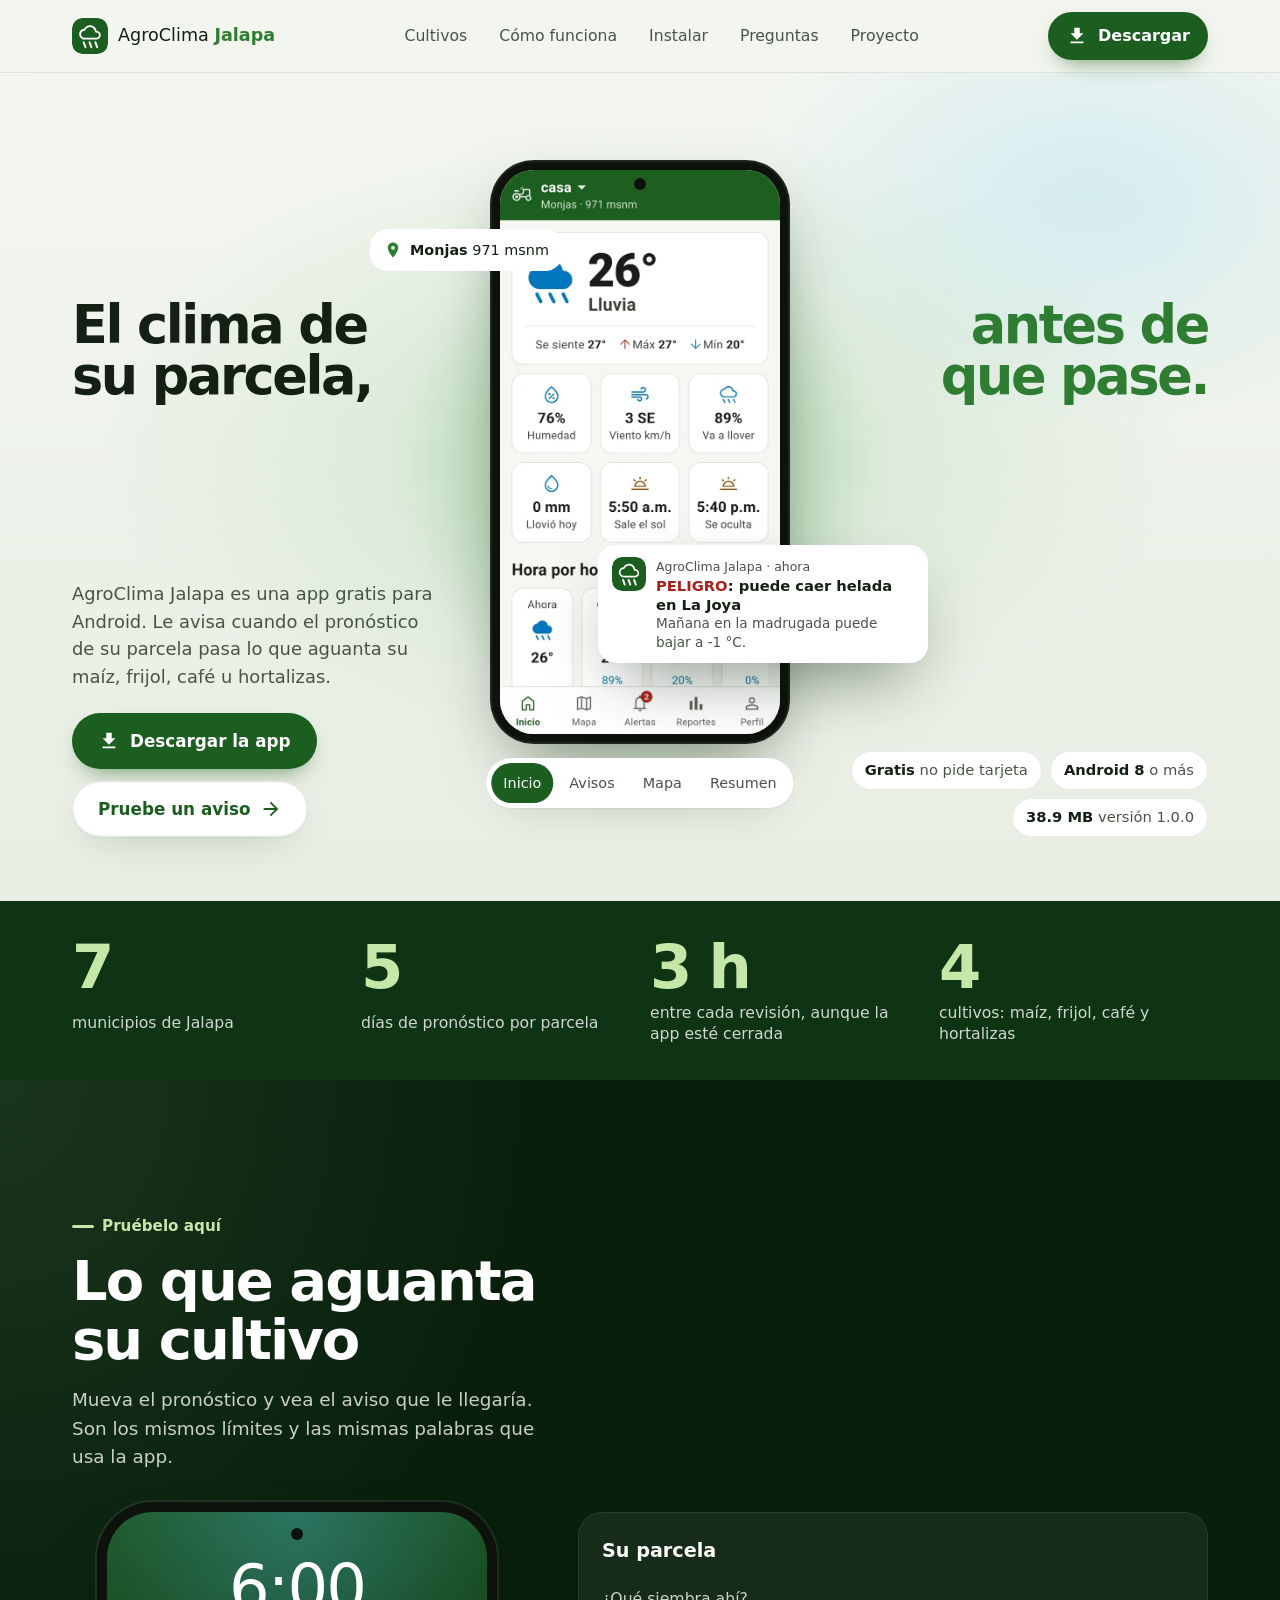
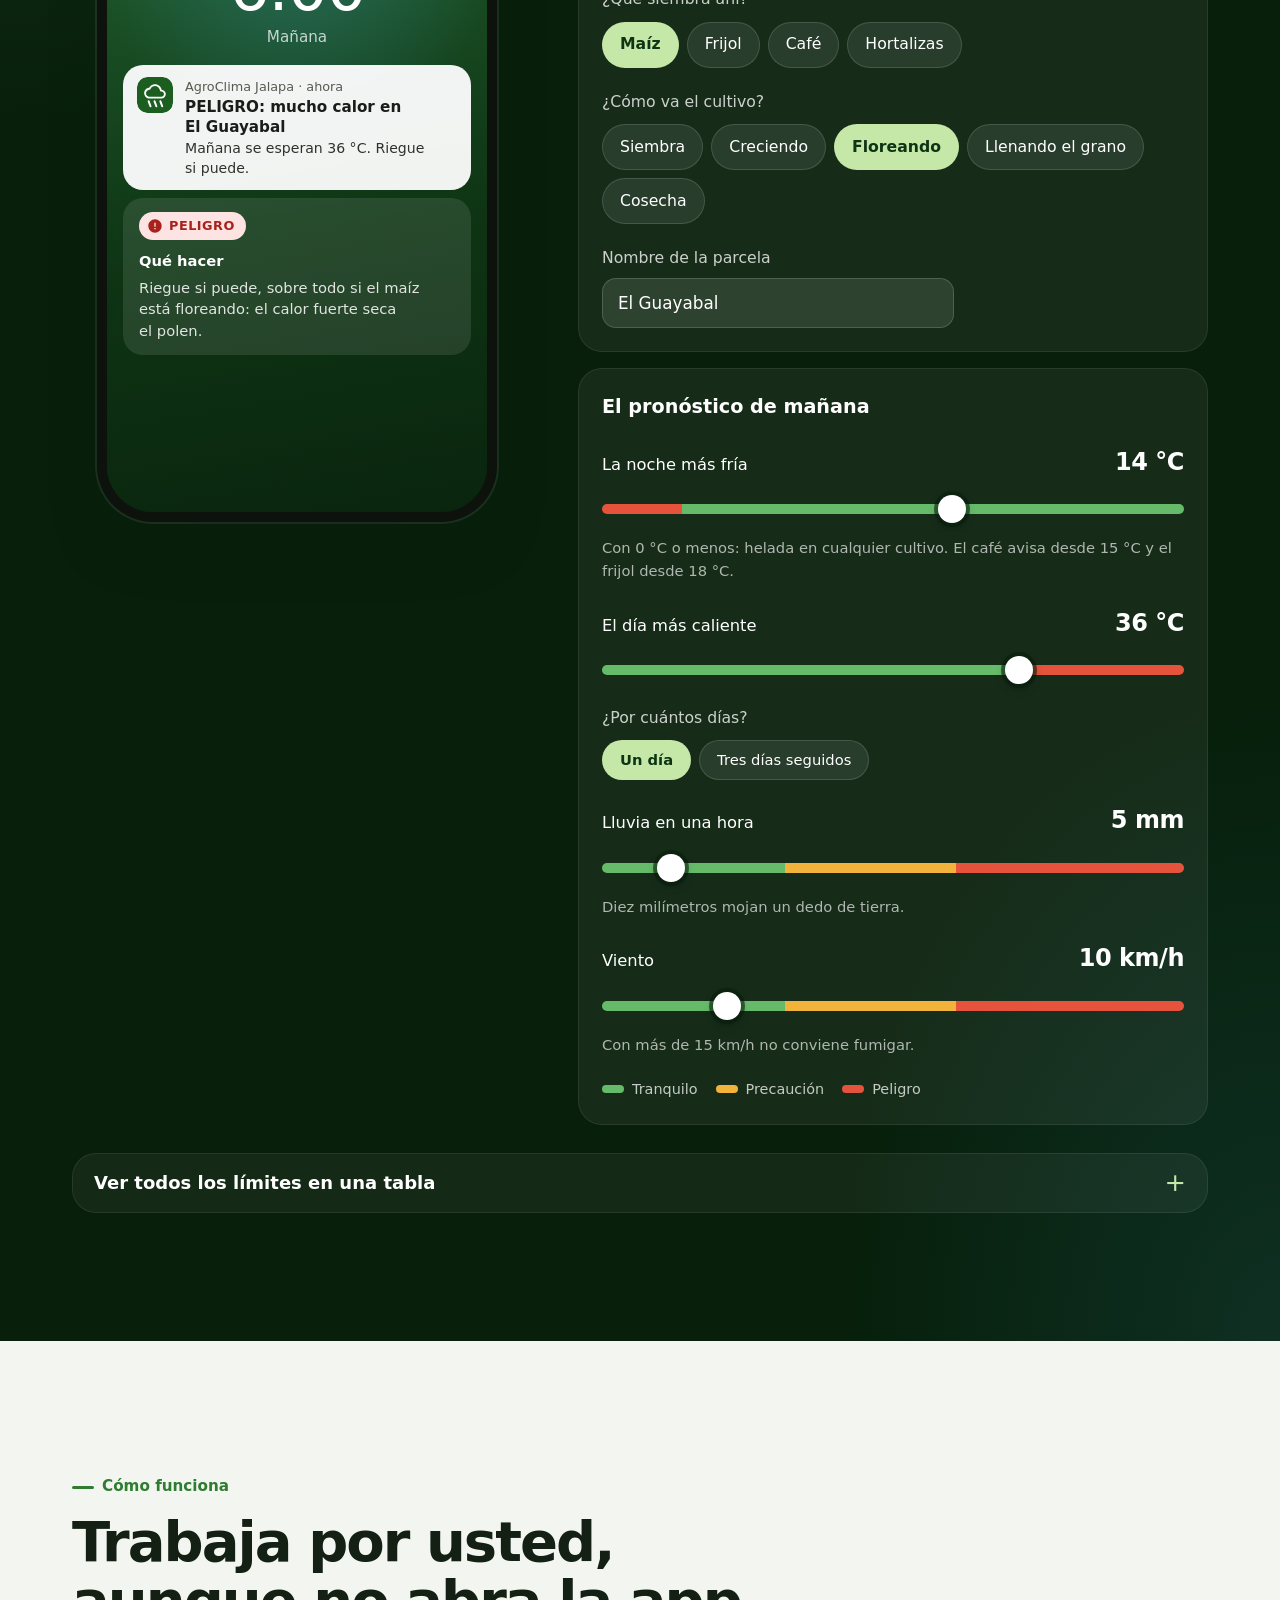
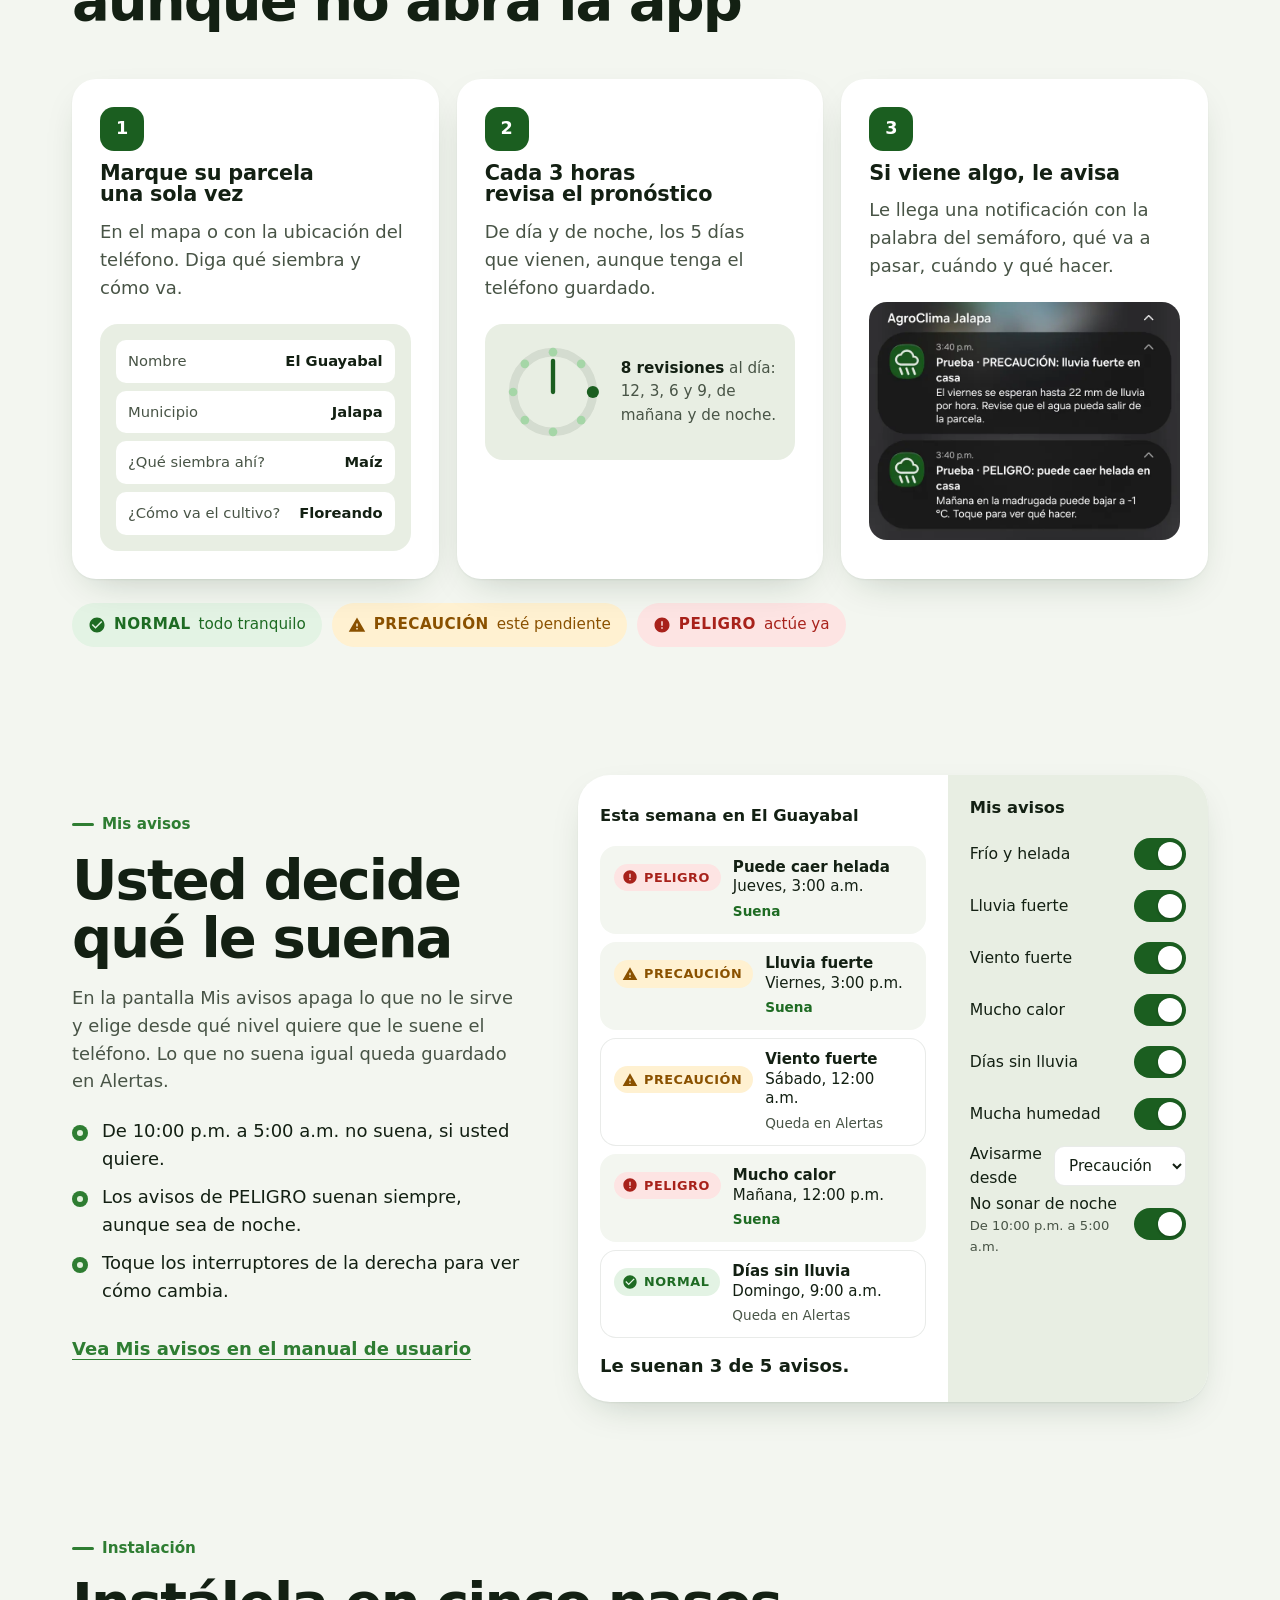
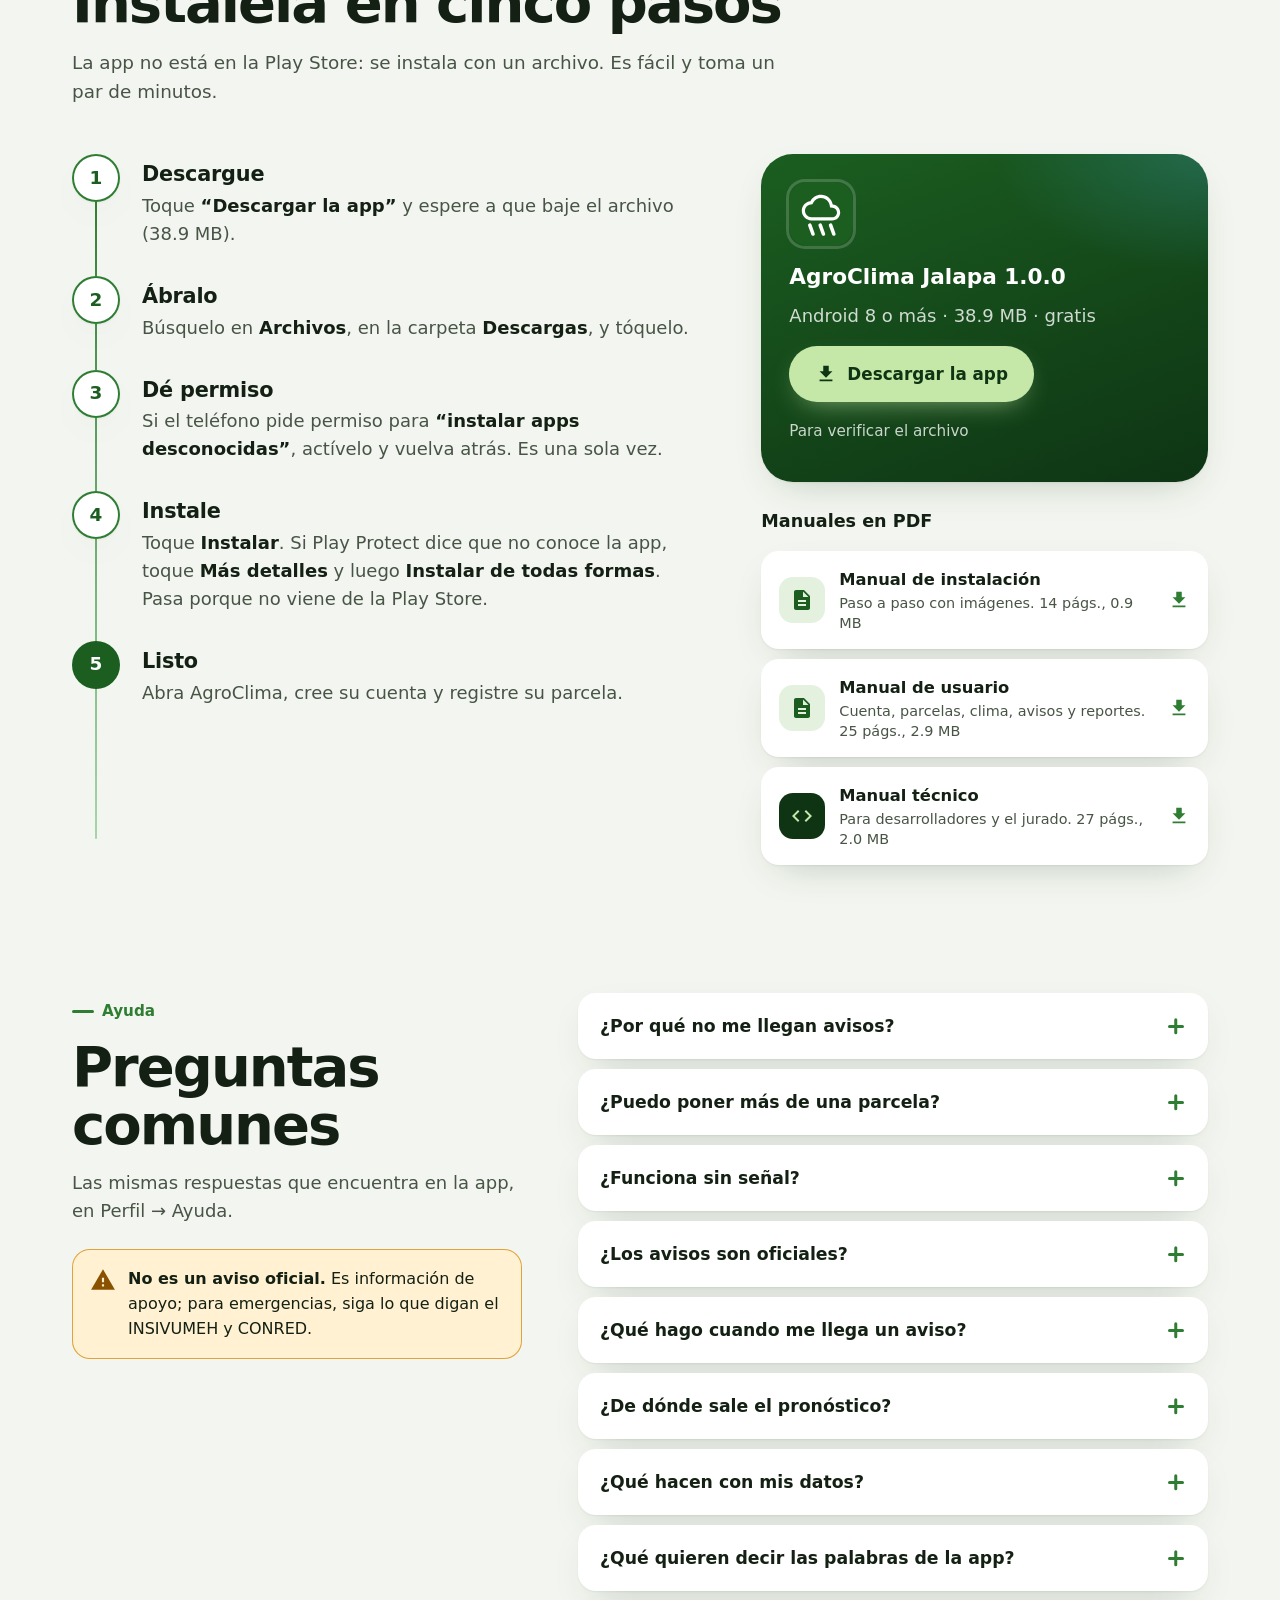
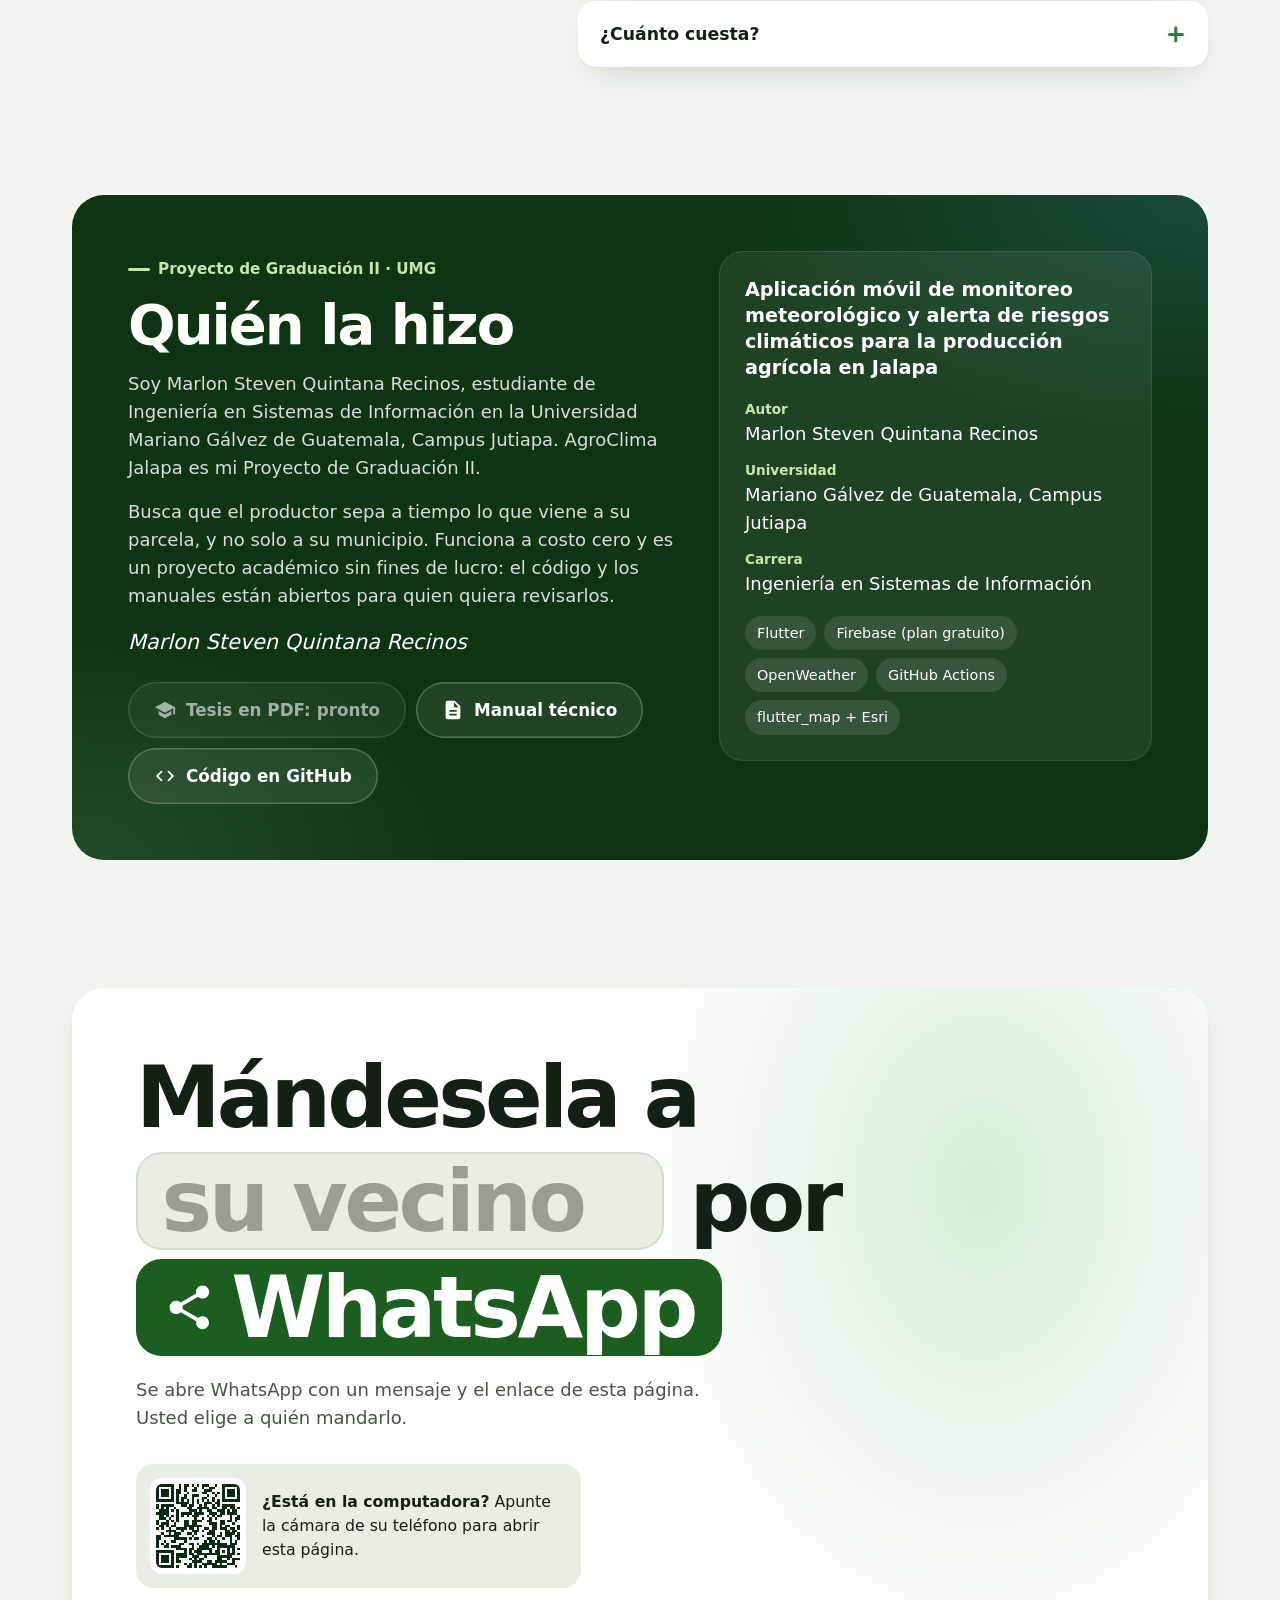
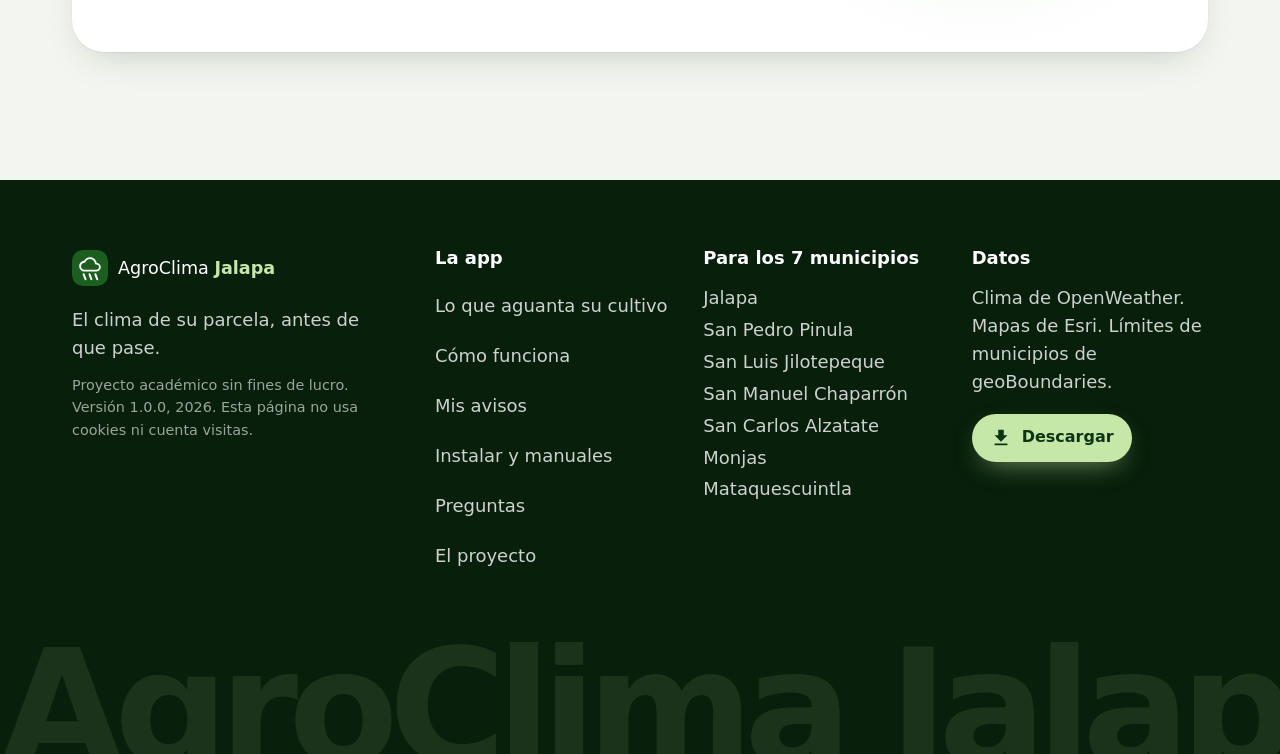
==== commit 3072a076: "feat(pagina): diseño propio con el lenguaje visual de la app y quita la skill Mantiene la idea (la f" ====
--- a/sitio/index.html
+++ b/sitio/index.html
@@ -5,7 +5,7 @@
 <meta name="viewport" content="width=device-width, initial-scale=1">
 <title>AgroClima Jalapa</title>
 <meta name="description" content="App gratuita para Android: el clima de su parcela y un aviso cuando el pronóstico pasa lo que aguanta su maíz, frijol, café u hortalizas. Para los 7 municipios de Jalapa.">
-<meta name="theme-color" content="#1B5E20">
+<meta name="theme-color" content="#0E3414">
 <link rel="icon" href="img/logo.svg" type="image/svg+xml">
 <link rel="canonical" href="https://stevenquintanagt.github.io/Pag_Agroclima/">
 <meta property="og:type" content="website">
@@ -25,82 +25,141 @@
 </head>
 <body>
 
+<!-- Íconos (Material Symbols) reutilizados con <use> -->
+<svg width="0" height="0" class="oculto" aria-hidden="true">
+  <symbol id="i-bajar" viewBox="0 0 24 24"><path d="M19 9h-4V3H9v6H5l7 7 7-7zM5 18v2h14v-2H5z"/></symbol>
+  <symbol id="i-flecha" viewBox="0 0 24 24"><path d="m12 4-1.41 1.41L16.17 11H4v2h12.17l-5.58 5.59L12 20l8-8z"/></symbol>
+  <symbol id="i-nube" viewBox="0 0 24 24"><path d="M19.35 10.04A7.49 7.49 0 0 0 12 4C9.11 4 6.6 5.64 5.35 8.04A5.994 5.994 0 0 0 0 14c0 3.31 2.69 6 6 6h13c2.76 0 5-2.24 5-5 0-2.64-2.05-4.78-4.65-4.96z"/></symbol>
+  <symbol id="i-pin" viewBox="0 0 24 24"><path d="M12 2C8.13 2 5 5.13 5 9c0 5.25 7 13 7 13s7-7.75 7-13c0-3.87-3.13-7-7-7zm0 9.5a2.5 2.5 0 1 1 0-5 2.5 2.5 0 0 1 0 5z"/></symbol>
+  <symbol id="i-reloj" viewBox="0 0 24 24"><path d="M11.99 2C6.47 2 2 6.48 2 12s4.47 10 9.99 10C17.52 22 22 17.52 22 12S17.52 2 11.99 2zM12 20c-4.42 0-8-3.58-8-8s3.58-8 8-8 8 3.58 8 8-3.58 8-8 8zm.5-13H11v6l5.25 3.15.75-1.23-4.5-2.67z"/></symbol>
+  <symbol id="i-campana" viewBox="0 0 24 24"><path d="M12 22c1.1 0 2-.9 2-2h-4c0 1.1.89 2 2 2zm6-6v-5c0-3.07-1.64-5.64-4.5-6.32V4c0-.83-.67-1.5-1.5-1.5s-1.5.67-1.5 1.5v.68C7.63 5.36 6 7.92 6 11v5l-2 2v1h16v-1l-2-2z"/></symbol>
+  <symbol id="i-hoja" viewBox="0 0 24 24"><path d="M14 2H6c-1.1 0-1.99.9-1.99 2L4 20c0 1.1.89 2 1.99 2H18c1.1 0 2-.9 2-2V8l-6-6zm2 16H8v-2h8v2zm0-4H8v-2h8v2zm-3-5V3.5L18.5 9H13z"/></symbol>
+  <symbol id="i-codigo" viewBox="0 0 24 24"><path d="M9.4 16.6 4.8 12l4.6-4.6L8 6l-6 6 6 6 1.4-1.4zm5.2 0 4.6-4.6-4.6-4.6L16 6l6 6-6 6-1.4-1.4z"/></symbol>
+  <symbol id="i-escuela" viewBox="0 0 24 24"><path d="M5 13.18v4L12 21l7-3.82v-4L12 17l-7-3.82zM12 3 1 9l11 6 9-4.91V17h2V9L12 3z"/></symbol>
+  <symbol id="i-compartir" viewBox="0 0 24 24"><path d="M18 16.08c-.76 0-1.44.3-1.96.77L8.91 12.7c.05-.23.09-.46.09-.7s-.04-.47-.09-.7l7.05-4.11c.54.5 1.25.81 2.04.81 1.66 0 3-1.34 3-3s-1.34-3-3-3-3 1.34-3 3c0 .24.04.47.09.7L8.04 9.81C7.5 9.31 6.79 9 6 9c-1.66 0-3 1.34-3 3s1.34 3 3 3c.79 0 1.5-.31 2.04-.81l7.12 4.16c-.05.21-.08.43-.08.65 0 1.61 1.31 2.92 2.92 2.92s2.92-1.31 2.92-2.92-1.31-2.92-2.92-2.92z"/></symbol>
+  <symbol id="i-bien" viewBox="0 0 24 24"><path d="M12 2C6.48 2 2 6.48 2 12s4.48 10 10 10 10-4.48 10-10S17.52 2 12 2zm-2 15-5-5 1.41-1.41L10 14.17l7.59-7.59L19 8l-9 9z"/></symbol>
+  <symbol id="i-cuidado" viewBox="0 0 24 24"><path d="M1 21h22L12 2 1 21zm12-3h-2v-2h2v2zm0-4h-2v-4h2v4z"/></symbol>
+  <symbol id="i-peligro" viewBox="0 0 24 24"><path d="M12 2C6.48 2 2 6.48 2 12s4.48 10 10 10 10-4.48 10-10S17.52 2 12 2zm1 15h-2v-2h2v2zm0-4h-2V7h2v6z"/></symbol>
+</svg>
+
 <a class="saltar" href="#contenido">Saltar al contenido</a>
 
-<header class="barra wrap">
-  <a class="marca" href="#">
-    <img src="img/logo.svg" alt="" width="32" height="32">
-    <span>AgroClima Jalapa</span>
-  </a>
-  <nav class="barra-enlaces" aria-label="Principal">
-    <a class="link" href="#cultivos">Cultivos</a>
-    <a class="link" href="#instalar">Instalar</a>
-    <a class="link" href="#preguntas">Preguntas</a>
-    <a class="link" href="#proyecto">Proyecto</a>
-  </nav>
-  <a class="button button-chico" href="https://github.com/StevenQuintanaGT/Agroclima_Jalapa/releases/latest/download/AgroClima-Jalapa.apk">Descargar</a>
+<header class="barra">
+  <div class="ancho barra-dentro">
+    <a class="marca" href="#">
+      <img src="img/logo.svg" alt="" width="36" height="36">
+      <span>AgroClima <b>Jalapa</b></span>
+    </a>
+    <nav class="barra-enlaces" aria-label="Principal">
+      <a href="#cultivos">Cultivos</a>
+      <a href="#como">Cómo funciona</a>
+      <a href="#instalar">Instalar</a>
+      <a href="#preguntas">Preguntas</a>
+      <a href="#proyecto">Proyecto</a>
+    </nav>
+    <a class="boton boton-chico" href="https://github.com/StevenQuintanaGT/Agroclima_Jalapa/releases/latest/download/AgroClima-Jalapa.apk">
+      <svg class="icono" aria-hidden="true"><use href="#i-bajar"/></svg>Descargar
+    </a>
+  </div>
 </header>
 
 <main id="contenido">
 
-  <!-- ===== Portada: la frase partida por el marco (pliego §6) ===== -->
+  <!-- ===================== Portada ===================== -->
   <section class="hero" aria-labelledby="t-hero">
-    <div class="hero-escena">
+    <div class="ancho hero-grid">
       <h1 id="t-hero" class="hero-frase">
         <span class="mitad mitad-1">El clima de<br class="br-ancho"> su parcela,</span>
         <span class="mitad mitad-2">antes de<br class="br-ancho"> que pase.</span>
       </h1>
 
-      <div class="carrete" role="group" aria-label="Pantallas reales de la app">
-        <div class="carrete-cinta">
-          <figure class="cuadro"><img src="img/panel.webp" width="640" height="1289" alt="Pantalla de inicio de la parcela casa, en Monjas: 26 grados con lluvia, humedad 76 %, viento 3 km/h y 89 % de probabilidad de lluvia." fetchpriority="high"></figure>
-          <figure class="cuadro"><img src="img/avisos.webp" width="640" height="1289" alt="Avisos activos: PELIGRO, puede caer helada mañana en la madrugada; PRECAUCIÓN, lluvia fuerte el viernes." loading="lazy" decoding="async"></figure>
-          <figure class="cuadro"><img src="img/mapa.webp" width="640" height="1289" alt="Mapa del clima con las parcelas casa y chilamatal cerca de Monjas, y botones de lluvia, nubes y calor." loading="lazy" decoding="async"></figure>
-          <figure class="cuadro"><img src="img/reportes.webp" width="640" height="1289" alt="Resumen de 7 días de la parcela chilamatal: un día con lluvia, 19 °C la noche más fría, 5 mm en total y ningún aviso de peligro." loading="lazy" decoding="async"></figure>
+      <div class="hero-telefono">
+        <div class="halo" aria-hidden="true"></div>
+        <div class="telefono">
+          <div class="pantallas" id="pantallas" role="group" aria-label="Pantallas reales de la app">
+            <img class="pantalla es-activa" src="img/panel.webp" width="640" height="1289" alt="Pantalla de inicio de la parcela casa, en Monjas: 26 grados con lluvia, humedad 76 %, viento 3 km/h y 89 % de probabilidad de lluvia." fetchpriority="high">
+            <img class="pantalla" src="img/avisos.webp" width="640" height="1289" alt="Avisos activos: PELIGRO, puede caer helada mañana en la madrugada; PRECAUCIÓN, lluvia fuerte el viernes." loading="lazy" decoding="async">
+            <img class="pantalla" src="img/mapa.webp" width="640" height="1289" alt="Mapa del clima con las parcelas casa y chilamatal cerca de Monjas, y botones de lluvia, nubes y calor." loading="lazy" decoding="async">
+            <img class="pantalla" src="img/reportes.webp" width="640" height="1289" alt="Resumen de 7 días de la parcela chilamatal: un día con lluvia, 19 °C la noche más fría, 5 mm en total y ningún aviso de peligro." loading="lazy" decoding="async">
+          </div>
+        </div>
+        <div class="flota flota-aviso" aria-hidden="true">
+          <img src="img/logo.svg" alt="" width="34" height="34">
+          <div><p class="flota-app">AgroClima Jalapa · ahora</p><p class="flota-titulo"><span class="txt-peligro">PELIGRO</span>: puede caer helada en La Joya</p><p class="flota-cuerpo">Mañana en la madrugada puede bajar a -1 °C.</p></div>
+        </div>
+        <div class="flota flota-dato" aria-hidden="true">
+          <svg aria-hidden="true"><use href="#i-pin"/></svg><span><b>Monjas</b> 971 msnm</span>
+        </div>
+        <div class="selector" id="selector" role="tablist" aria-label="Cambiar de pantalla">
+          <button type="button" role="tab" aria-selected="true" data-i="0">Inicio</button>
+          <button type="button" role="tab" aria-selected="false" data-i="1">Avisos</button>
+          <button type="button" role="tab" aria-selected="false" data-i="2">Mapa</button>
+          <button type="button" role="tab" aria-selected="false" data-i="3">Resumen</button>
         </div>
       </div>
 
       <div class="hero-pie">
-        <p>AgroClima Jalapa es una app gratis para Android. Le avisa cuando el pronóstico de su parcela pasa lo que aguanta su maíz, frijol, café u hortalizas.</p>
-        <p class="hero-accion">
-          <a class="button" href="https://github.com/StevenQuintanaGT/Agroclima_Jalapa/releases/latest/download/AgroClima-Jalapa.apk">Descargar la app</a>
-          <span class="small">Android 8 o más. Pesa 38.9&nbsp;MB.</span>
-        </p>
-      </div>
-    </div>
-  </section>
-
-  <!-- ===== Cultivos: salida fija, controles vivos (pliego §7.1). La cosa viva. ===== -->
+        <p class="hero-texto">AgroClima Jalapa es una app gratis para Android. Le avisa cuando el pronóstico de su parcela pasa lo que aguanta su maíz, frijol, café u hortalizas.</p>
+        <div class="hero-acciones">
+          <a class="boton" href="https://github.com/StevenQuintanaGT/Agroclima_Jalapa/releases/latest/download/AgroClima-Jalapa.apk">
+            <svg class="icono" aria-hidden="true"><use href="#i-bajar"/></svg>Descargar la app
+          </a>
+          <a class="boton boton-suave" href="#cultivos">Pruebe un aviso<svg class="icono" aria-hidden="true"><use href="#i-flecha"/></svg></a>
+        </div>
+      </div>
+
+      <ul class="hero-ficha">
+        <li><b>Gratis</b> no pide tarjeta</li>
+        <li><b>Android 8</b> o más</li>
+        <li><b>38.9 MB</b> versión 1.0.0</li>
+      </ul>
+    </div>
+  </section>
+
+  <!-- ===================== Cifras ===================== -->
+  <section class="cifras" aria-label="En pocas palabras">
+    <ul class="ancho cifras-lista">
+      <li><strong>7</strong><span>municipios de Jalapa</span></li>
+      <li><strong>5</strong><span>días de pronóstico por parcela</span></li>
+      <li><strong>3 h</strong><span>entre cada revisión, aunque la app esté cerrada</span></li>
+      <li><strong>4</strong><span>cultivos: maíz, frijol, café y hortalizas</span></li>
+    </ul>
+  </section>
+
+  <!-- ===================== Simulador ===================== -->
   <section class="simulador" id="cultivos" aria-labelledby="t-cultivos">
-    <div class="sim-campo">
-      <div class="sim-salida" data-ui aria-live="polite">
-        <p class="sim-reloj">Mañana, 6:00 a.m.</p>
-        <ul class="notis" id="sim-notis">
-          <li class="noti">
-            <img src="img/logo.svg" alt="" width="36" height="36">
-            <div>
-              <p class="noti-app">AgroClima Jalapa · ahora</p>
-              <p class="noti-titulo">PELIGRO: mucho calor en El Guayabal</p>
-              <p class="noti-cuerpo">Mañana se esperan 36 °C. Riegue si puede.</p>
-            </div>
-          </li>
-        </ul>
-        <div class="sim-detalle" id="sim-detalle">
-          <p class="chip chip-peligro" id="sim-chip">PELIGRO</p>
-          <p class="sim-que">Qué hacer</p>
-          <p id="sim-medida">Riegue si puede, sobre todo si el maíz está floreando: el calor fuerte seca el polen.</p>
-        </div>
-      </div>
-    </div>
-
-    <div class="sim-columna">
-      <h2 id="t-cultivos" class="head">Lo que aguanta su cultivo</h2>
-      <p class="sim-intro">Mueva el pronóstico y vea el aviso que le llegaría. Son los mismos límites y las mismas palabras que usa la app.</p>
-
-      <div class="sim-bloques" id="sim" role="group" aria-label="Pronóstico de prueba">
-        <div class="bloque">
-          <p class="lead">Dígale qué siembra y cómo va.</p>
-          <p>Cada cultivo y cada etapa tienen sus propios límites. Póngale el nombre que usted le da a su parcela.</p>
+    <div class="ancho sim-grid">
+      <div class="sim-cabeza">
+        <p class="etiqueta">Pruébelo aquí</p>
+        <h2 id="t-cultivos">Lo que aguanta su cultivo</h2>
+        <p class="sim-intro">Mueva el pronóstico y vea el aviso que le llegaría. Son los mismos límites y las mismas palabras que usa la app.</p>
+      </div>
+
+      <div class="sim-salida-col">
+        <div class="pantalla-bloqueo" aria-live="polite">
+          <p class="bloqueo-hora">6:00</p>
+          <p class="bloqueo-fecha">Mañana</p>
+          <ul class="notis" id="sim-notis">
+            <li class="noti">
+              <img src="img/logo.svg" alt="" width="36" height="36">
+              <div>
+                <p class="noti-app">AgroClima Jalapa · ahora</p>
+                <p class="noti-titulo">PELIGRO: mucho calor en El Guayabal</p>
+                <p class="noti-cuerpo">Mañana se esperan 36 °C. Riegue si puede.</p>
+              </div>
+            </li>
+          </ul>
+          <div class="sim-detalle" id="sim-detalle">
+            <p class="chip chip-peligro" id="sim-chip"><svg aria-hidden="true"><use href="#i-peligro"/></svg><span>PELIGRO</span></p>
+            <p class="sim-que">Qué hacer</p>
+            <p id="sim-medida">Riegue si puede, sobre todo si el maíz está floreando: el calor fuerte seca el polen.</p>
+          </div>
+        </div>
+      </div>
+
+      <div class="sim-controles" id="sim" role="group" aria-label="Pronóstico de prueba">
+        <div class="control">
+          <p class="control-titulo">Su parcela</p>
           <fieldset class="segmentos">
             <legend>¿Qué siembra ahí?</legend>
             <label><input type="radio" name="cultivo" value="maiz" checked><span>Maíz</span></label>
@@ -116,46 +175,40 @@
             <label><input type="radio" name="etapa" value="llenado"><span>Llenando el grano</span></label>
             <label><input type="radio" name="etapa" value="cosecha"><span>Cosecha</span></label>
           </fieldset>
-          <label class="campo-texto">Nombre de la parcela
+          <label class="campo-texto"><span>Nombre de la parcela</span>
             <input type="text" name="parcela" value="El Guayabal" maxlength="24">
           </label>
         </div>
 
-        <div class="bloque">
-          <p class="lead">Una noche fría puede quemar la hoja.</p>
-          <p>Con 0&nbsp;°C o menos le avisamos PELIGRO por helada en cualquier cultivo. El café avisa desde 15&nbsp;°C y el frijol desde 18&nbsp;°C.</p>
-          <div class="deslizador"><label for="r-tmin">La noche más fría</label> <output id="o-tmin" for="r-tmin">14 °C</output>
+        <div class="control">
+          <p class="control-titulo">El pronóstico de mañana</p>
+          <div class="deslizador">
+            <label for="r-tmin">La noche más fría</label> <output id="o-tmin" for="r-tmin">14 °C</output>
             <input id="r-tmin" type="range" name="tmin" min="-3" max="25" step="1" value="14">
-          </div>
-        </div>
-
-        <div class="bloque">
-          <p class="lead">El calor fuerte bota la flor.</p>
-          <p>El frijol aguanta hasta 28&nbsp;°C y el café hasta 30&nbsp;°C; tres días seguidos ya es PELIGRO. El maíz aguanta hasta 35&nbsp;°C, y si está floreando o llenando el grano ya es PELIGRO.</p>
-          <div class="deslizador"><label for="r-tmax">El día más caliente</label> <output id="o-tmax" for="r-tmax">36 °C</output>
+            <p class="ayuda">Con 0 °C o menos: helada en cualquier cultivo. El café avisa desde 15 °C y el frijol desde 18 °C.</p>
+          </div>
+          <div class="deslizador">
+            <label for="r-tmax">El día más caliente</label> <output id="o-tmax" for="r-tmax">36 °C</output>
             <input id="r-tmax" type="range" name="tmax" min="20" max="42" step="1" value="36">
-          </div>
-          <fieldset class="segmentos">
-            <legend>¿Por cuántos días?</legend>
-            <label><input type="radio" name="dias" value="1" checked><span>Un día</span></label>
-            <label><input type="radio" name="dias" value="3"><span>Tres días seguidos</span></label>
-          </fieldset>
-        </div>
-
-        <div class="bloque">
-          <p class="lead">Un aguacero de una hora encharca.</p>
-          <p>Diez milímetros mojan un dedo de tierra. Con más de 15&nbsp;mm en una hora le avisamos PRECAUCIÓN, y con más de 30&nbsp;mm, PELIGRO.</p>
-          <div class="deslizador"><label for="r-lluvia">Lluvia en una hora</label> <output id="o-lluvia" for="r-lluvia">5 mm</output>
+            <fieldset class="segmentos segmentos-chicos">
+              <legend>¿Por cuántos días?</legend>
+              <label><input type="radio" name="dias" value="1" checked><span>Un día</span></label>
+              <label><input type="radio" name="dias" value="3"><span>Tres días seguidos</span></label>
+            </fieldset>
+          </div>
+          <div class="deslizador">
+            <label for="r-lluvia">Lluvia en una hora</label> <output id="o-lluvia" for="r-lluvia">5 mm</output>
             <input id="r-lluvia" type="range" name="lluvia" min="0" max="50" step="1" value="5">
-          </div>
-        </div>
-
-        <div class="bloque">
-          <p class="lead">Con viento, el producto se pierde.</p>
-          <p>Con más de 15&nbsp;km/h no conviene fumigar: le avisamos PRECAUCIÓN. Con más de 30&nbsp;km/h, PELIGRO.</p>
-          <div class="deslizador"><label for="r-viento">Viento</label> <output id="o-viento" for="r-viento">10 km/h</output>
+            <p class="ayuda">Diez milímetros mojan un dedo de tierra.</p>
+          </div>
+          <div class="deslizador">
+            <label for="r-viento">Viento</label> <output id="o-viento" for="r-viento">10 km/h</output>
             <input id="r-viento" type="range" name="viento" min="0" max="50" step="1" value="10">
-          </div>
+            <p class="ayuda">Con más de 15 km/h no conviene fumigar.</p>
+          </div>
+          <ul class="leyenda">
+            <li class="l-normal">Tranquilo</li><li class="l-precaucion">Precaución</li><li class="l-peligro">Peligro</li>
+          </ul>
         </div>
       </div>
 
@@ -179,263 +232,318 @@
               <tr><th scope="row">Mucha humedad</th><td>Café</td><td>más de 85 %</td><td>—</td></tr>
             </tbody>
           </table>
-          <p class="small">Fuentes citadas en la tesis: Monjo (2010), Moraga (2024), Fuentes López (2002), González (2021), Bardales Espinoza et al. (2019) y MARN El Salvador. Hortalizas usa los límites de todos los cultivos.</p>
+          <p class="fuentes">Fuentes citadas en la tesis: Monjo (2010), Moraga (2024), Fuentes López (2002), González (2021), Bardales Espinoza et al. (2019) y MARN El Salvador. Hortalizas usa los límites de todos los cultivos.</p>
         </div>
       </details>
     </div>
   </section>
 
-  <!-- ===== Cómo le llega un aviso: llamada y respuesta (pliego §7.2) ===== -->
-  <section class="como wrap" id="como" aria-labelledby="t-como">
-    <div class="como-columna">
-      <h2 id="t-como" class="head-2">Cómo le llega un aviso</h2>
-
-      <div class="intercambio">
-        <p class="paso" data-reveal>Primero, marque su parcela una sola vez.</p>
-        <div class="llamada" data-ui data-reveal>
-          <dl class="formulario">
-            <div><dt>Nombre</dt><dd>El Guayabal</dd></div>
-            <div><dt>Municipio</dt><dd>Jalapa</dd></div>
-            <div><dt>¿Qué siembra ahí?</dt><dd>Maíz</dd></div>
-            <div><dt>¿Cómo va el cultivo?</dt><dd>Floreando</dd></div>
+  <!-- ===================== Cómo funciona ===================== -->
+  <section class="seccion" id="como" aria-labelledby="t-como">
+    <div class="ancho">
+      <div class="cabeza">
+        <p class="etiqueta">Cómo funciona</p>
+        <h2 id="t-como">Trabaja por usted, aunque no abra la app</h2>
+      </div>
+      <ol class="pasos3">
+        <li class="paso3 revelar">
+          <p class="paso3-num">1</p>
+          <h3>Marque su parcela una sola vez</h3>
+          <p>En el mapa o con la ubicación del teléfono. Diga qué siembra y cómo va.</p>
+          <div class="mini mini-form">
+            <p><span>Nombre</span><b>El Guayabal</b></p>
+            <p><span>Municipio</span><b>Jalapa</b></p>
+            <p><span>¿Qué siembra ahí?</span><b>Maíz</b></p>
+            <p><span>¿Cómo va el cultivo?</span><b>Floreando</b></p>
+          </div>
+        </li>
+        <li class="paso3 revelar">
+          <p class="paso3-num">2</p>
+          <h3>Cada 3 horas revisa el pronóstico</h3>
+          <p>De día y de noche, los 5 días que vienen, aunque tenga el teléfono guardado.</p>
+          <div class="mini mini-reloj">
+            <svg viewBox="0 0 120 120" class="reloj" aria-hidden="true">
+              <circle cx="60" cy="60" r="46" class="reloj-aro"/>
+              <g class="reloj-marcas">
+                <circle cx="60" cy="14" r="5"/><circle cx="92.5" cy="27.5" r="5"/><circle cx="106" cy="60" r="5" class="ahora"/><circle cx="92.5" cy="92.5" r="5"/>
+                <circle cx="60" cy="106" r="5"/><circle cx="27.5" cy="92.5" r="5"/><circle cx="14" cy="60" r="5"/><circle cx="27.5" cy="27.5" r="5"/>
+              </g>
+              <line x1="60" y1="60" x2="60" y2="24" class="reloj-aguja"/>
+            </svg>
+            <p><b>8 revisiones</b> al día: 12, 3, 6 y 9, de mañana y de noche.</p>
+          </div>
+        </li>
+        <li class="paso3 revelar">
+          <p class="paso3-num">3</p>
+          <h3>Si viene algo, le avisa</h3>
+          <p>Le llega una notificación con la palabra del semáforo, qué va a pasar, cuándo y qué hacer.</p>
+          <figure class="mini mini-foto">
+            <img src="img/notificacion.webp" width="760" height="581" loading="lazy" decoding="async" alt="Dos avisos reales en la barra de un teléfono: PRECAUCIÓN, lluvia fuerte en casa, el viernes hasta 22 mm de lluvia por hora; PELIGRO, puede caer helada en casa, mañana en la madrugada puede bajar a -1 °C.">
+          </figure>
+        </li>
+      </ol>
+      <ul class="semaforo">
+        <li class="s-normal"><svg aria-hidden="true"><use href="#i-bien"/></svg><b>NORMAL</b> todo tranquilo</li>
+        <li class="s-precaucion"><svg aria-hidden="true"><use href="#i-cuidado"/></svg><b>PRECAUCIÓN</b> esté pendiente</li>
+        <li class="s-peligro"><svg aria-hidden="true"><use href="#i-peligro"/></svg><b>PELIGRO</b> actúe ya</li>
+      </ul>
+    </div>
+  </section>
+
+  <!-- ===================== Mis avisos ===================== -->
+  <section class="seccion mis-avisos" id="mis-avisos" aria-labelledby="t-mis-avisos">
+    <div class="ancho mis-grid">
+      <div class="mis-texto">
+        <p class="etiqueta">Mis avisos</p>
+        <h2 id="t-mis-avisos">Usted decide qué le suena</h2>
+        <p>En la pantalla Mis avisos apaga lo que no le sirve y elige desde qué nivel quiere que le suene el teléfono. Lo que no suena igual queda guardado en Alertas.</p>
+        <ul class="puntos">
+          <li>De 10:00 p.m. a 5:00 a.m. no suena, si usted quiere.</li>
+          <li>Los avisos de PELIGRO suenan siempre, aunque sea de noche.</li>
+          <li>Toque los interruptores de la derecha para ver cómo cambia.</li>
+        </ul>
+        <a class="enlace" href="manuales/manual-de-usuario.pdf" type="application/pdf">Vea Mis avisos en el manual de usuario</a>
+      </div>
+
+      <div class="panel">
+        <div class="panel-demo">
+          <p class="panel-titulo">Esta semana en El Guayabal</p>
+          <ul class="semana" id="semana">
+            <li data-tipo="temperaturaBaja" data-nivel="3" data-hora="3"><span class="chip chip-peligro"><svg aria-hidden="true"><use href="#i-peligro"/></svg><span>PELIGRO</span></span><span class="semana-texto"><b>Puede caer helada</b> Jueves, 3:00 a.m.</span><span class="destino">Suena</span></li>
+            <li data-tipo="lluviaIntensa" data-nivel="2" data-hora="15"><span class="chip chip-precaucion"><svg aria-hidden="true"><use href="#i-cuidado"/></svg><span>PRECAUCIÓN</span></span><span class="semana-texto"><b>Lluvia fuerte</b> Viernes, 3:00 p.m.</span><span class="destino">Suena</span></li>
+            <li data-tipo="vientoFuerte" data-nivel="2" data-hora="0"><span class="chip chip-precaucion"><svg aria-hidden="true"><use href="#i-cuidado"/></svg><span>PRECAUCIÓN</span></span><span class="semana-texto"><b>Viento fuerte</b> Sábado, 12:00 a.m.</span><span class="destino destino-no">Queda en Alertas</span></li>
+            <li data-tipo="temperaturaAlta" data-nivel="3" data-hora="12"><span class="chip chip-peligro"><svg aria-hidden="true"><use href="#i-peligro"/></svg><span>PELIGRO</span></span><span class="semana-texto"><b>Mucho calor</b> Mañana, 12:00 p.m.</span><span class="destino">Suena</span></li>
+            <li data-tipo="sequia" data-nivel="1" data-hora="9"><span class="chip chip-normal"><svg aria-hidden="true"><use href="#i-bien"/></svg><span>NORMAL</span></span><span class="semana-texto"><b>Días sin lluvia</b> Domingo, 9:00 a.m.</span><span class="destino destino-no">Queda en Alertas</span></li>
+          </ul>
+          <p class="panel-cuenta" id="cuenta" aria-live="polite">Le suenan 3 de 5 avisos.</p>
+        </div>
+        <div class="panel-controles" id="prefs" role="group" aria-label="Mis avisos">
+          <p class="panel-titulo">Mis avisos</p>
+          <label class="fila"><span>Frío y helada</span><input type="checkbox" role="switch" name="temperaturaBaja" checked></label>
+          <label class="fila"><span>Lluvia fuerte</span><input type="checkbox" role="switch" name="lluviaIntensa" checked></label>
+          <label class="fila"><span>Viento fuerte</span><input type="checkbox" role="switch" name="vientoFuerte" checked></label>
+          <label class="fila"><span>Mucho calor</span><input type="checkbox" role="switch" name="temperaturaAlta" checked></label>
+          <label class="fila"><span>Días sin lluvia</span><input type="checkbox" role="switch" name="sequia" checked></label>
+          <label class="fila"><span>Mucha humedad</span><input type="checkbox" role="switch" name="humedadAlta" checked></label>
+          <label class="fila"><span>Avisarme desde</span>
+            <select name="minimo">
+              <option value="1">Todo</option>
+              <option value="2" selected>Precaución</option>
+              <option value="3">Solo peligro</option>
+            </select>
+          </label>
+          <label class="fila"><span>No sonar de noche <small>De 10:00 p.m. a 5:00 a.m.</small></span><input type="checkbox" role="switch" name="noche" checked></label>
+        </div>
+      </div>
+    </div>
+  </section>
+
+  <!-- ===================== Instalar y manuales ===================== -->
+  <section class="seccion" id="instalar" aria-labelledby="t-instalar">
+    <div class="ancho">
+      <div class="cabeza">
+        <p class="etiqueta">Instalación</p>
+        <h2 id="t-instalar">Instálela en cinco pasos</h2>
+        <p>La app no está en la Play Store: se instala con un archivo. Es fácil y toma un par de minutos.</p>
+      </div>
+      <div class="instalar-grid">
+        <ol class="pasos">
+          <li class="revelar"><h3>Descargue</h3><p>Toque <b>“Descargar la app”</b> y espere a que baje el archivo (38.9 MB).</p></li>
+          <li class="revelar"><h3>Ábralo</h3><p>Búsquelo en <b>Archivos</b>, en la carpeta <b>Descargas</b>, y tóquelo.</p></li>
+          <li class="revelar"><h3>Dé permiso</h3><p>Si el teléfono pide permiso para <b>“instalar apps desconocidas”</b>, actívelo y vuelva atrás. Es una sola vez.</p></li>
+          <li class="revelar"><h3>Instale</h3><p>Toque <b>Instalar</b>. Si Play Protect dice que no conoce la app, toque <b>Más detalles</b> y luego <b>Instalar de todas formas</b>. Pasa porque no viene de la Play Store.</p></li>
+          <li class="revelar"><h3>Listo</h3><p>Abra AgroClima, cree su cuenta y registre su parcela.</p></li>
+        </ol>
+
+        <div class="instalar-lado">
+          <div class="descarga">
+            <img src="img/logo.svg" alt="" width="64" height="64" loading="lazy">
+            <p class="descarga-titulo">AgroClima Jalapa 1.0.0</p>
+            <p class="descarga-dato">Android 8 o más · 38.9 MB · gratis</p>
+            <a class="boton boton-lima" href="https://github.com/StevenQuintanaGT/Agroclima_Jalapa/releases/latest/download/AgroClima-Jalapa.apk">
+              <svg class="icono" aria-hidden="true"><use href="#i-bajar"/></svg>Descargar la app
+            </a>
+            <details class="huella">
+              <summary>Para verificar el archivo</summary>
+              <p>Huella SHA-256 del certificado de firma:</p>
+              <code>29:59:45:5F:15:D8:3C:FE:72:32:E3:58:F9:26:35:1C:0D:E7:5E:D2:90:23:6A:A2:18:F5:C6:FC:7D:46:82:5B</code>
+            </details>
+          </div>
+
+          <p class="manuales-titulo" id="manuales">Manuales en PDF</p>
+          <ul class="manuales">
+            <li><a class="manual" href="manuales/manual-de-instalacion.pdf" type="application/pdf">
+              <span class="manual-icono"><svg aria-hidden="true"><use href="#i-hoja"/></svg></span>
+              <span class="manual-texto"><b>Manual de instalación</b><span>Paso a paso con imágenes. 14 págs., 0.9 MB</span></span>
+              <svg class="manual-flecha" aria-hidden="true"><use href="#i-bajar"/></svg>
+            </a></li>
+            <li><a class="manual" href="manuales/manual-de-usuario.pdf" type="application/pdf">
+              <span class="manual-icono"><svg aria-hidden="true"><use href="#i-hoja"/></svg></span>
+              <span class="manual-texto"><b>Manual de usuario</b><span>Cuenta, parcelas, clima, avisos y reportes. 25 págs., 2.9 MB</span></span>
+              <svg class="manual-flecha" aria-hidden="true"><use href="#i-bajar"/></svg>
+            </a></li>
+            <li><a class="manual" href="manuales/manual-tecnico.pdf" type="application/pdf">
+              <span class="manual-icono manual-icono-oscuro"><svg aria-hidden="true"><use href="#i-codigo"/></svg></span>
+              <span class="manual-texto"><b>Manual técnico</b><span>Para desarrolladores y el jurado. 27 págs., 2.0 MB</span></span>
+              <svg class="manual-flecha" aria-hidden="true"><use href="#i-bajar"/></svg>
+            </a></li>
+          </ul>
+        </div>
+      </div>
+    </div>
+  </section>
+
+  <!-- ===================== Preguntas ===================== -->
+  <section class="seccion preguntas-sec" id="preguntas" aria-labelledby="t-preguntas">
+    <div class="ancho preguntas-grid">
+      <div class="preguntas-cabeza">
+        <p class="etiqueta">Ayuda</p>
+        <h2 id="t-preguntas">Preguntas comunes</h2>
+        <p>Las mismas respuestas que encuentra en la app, en Perfil → Ayuda.</p>
+        <div class="aviso-apoyo">
+          <svg aria-hidden="true"><use href="#i-cuidado"/></svg>
+          <p><b>No es un aviso oficial.</b> Es información de apoyo; para emergencias, siga lo que digan el INSIVUMEH y CONRED.</p>
+        </div>
+      </div>
+      <div class="acordeon">
+        <details name="pregunta">
+          <summary>¿Por qué no me llegan avisos?</summary>
+          <p>Revise que tenga internet y que los avisos estén encendidos en “Mis avisos”. También revise que el teléfono deje a la app mandar avisos.</p>
+        </details>
+        <details name="pregunta">
+          <summary>¿Puedo poner más de una parcela?</summary>
+          <p>Sí. En “Mis parcelas” toque “Agregar parcela”. Cada una tiene su clima y sus avisos.</p>
+        </details>
+        <details name="pregunta">
+          <summary>¿Funciona sin señal?</summary>
+          <p>Sí. Se ve el último clima guardado y la app le dice de qué hora es. Los avisos le llegan cuando vuelva la señal.</p>
+        </details>
+        <details name="pregunta">
+          <summary>¿Los avisos son oficiales?</summary>
+          <p>No. Son información de apoyo calculada con el pronóstico. Para emergencias, siga lo que digan el INSIVUMEH y CONRED.</p>
+        </details>
+        <details name="pregunta">
+          <summary>¿Qué hago cuando me llega un aviso?</summary>
+          <p>Ábralo: le dice qué puede pasar, cuándo y qué puede hacer para cuidar su cultivo. Cuando haya tomado medidas, toque “Ya tomé medidas”.</p>
+        </details>
+        <details name="pregunta">
+          <summary>¿De dónde sale el pronóstico?</summary>
+          <p>Del servicio meteorológico OpenWeather, para un cuadro de unos 5&nbsp;km donde está su parcela: no es una medición en su terreno. Se revisa cada 3 horas y llega hasta 5 días adelante. Los mapas son de Esri y los límites de los municipios, de geoBoundaries.</p>
+        </details>
+        <details name="pregunta">
+          <summary>¿Qué hacen con mis datos?</summary>
+          <ul>
+            <li>Guardamos su nombre, correo, teléfono (si lo dio), sus parcelas y los avisos que recibió, solo para darle el clima y los avisos de sus parcelas.</li>
+            <li>No vendemos ni compartimos sus datos con nadie.</li>
+            <li>Su ubicación se usa solo cuando usted pide poner la parcela donde está.</li>
+            <li>Puede eliminar su cuenta cuando quiera en Ajustes: se borra todo en unas horas.</li>
+            <li>La app es gratuita y es información de apoyo: las decisiones sobre su cultivo son suyas.</li>
+          </ul>
+        </details>
+        <details name="pregunta">
+          <summary>¿Qué quieren decir las palabras de la app?</summary>
+          <dl class="glosario">
+            <div><dt>Helada</dt><dd>Cuando el frío quema la hoja de noche.</dd></div>
+            <div><dt>Canícula</dt><dd>Los días secos de julio en plena lluvia.</dd></div>
+            <div><dt>Humedad</dt><dd>Cuánta agua trae el aire.</dd></div>
+            <div><dt>Milímetro</dt><dd>10 mm moja un dedo de tierra.</dd></div>
+            <div><dt>Días sin lluvia</dt><dd>Varios días seguidos sin que llueva.</dd></div>
+            <div><dt>Viento fuerte</dt><dd>El que puede tumbar la milpa.</dd></div>
+            <div><dt>Pronóstico</dt><dd>Lo que se espera que pase.</dd></div>
+            <div><dt>Colores del aviso</dt><dd>Verde: tranquilo. Amarillo: cuidado. Rojo: peligro.</dd></div>
           </dl>
-        </div>
-        <div class="respuesta" data-ui data-reveal>
-          <div class="parcela">
-            <div>
-              <p class="parcela-nombre">El Guayabal</p>
-              <p class="parcela-dato">Jalapa, 1,380 msnm. Maíz, floreando.</p>
-            </div>
-            <p class="parcela-temp">24°</p>
-            <p class="chip chip-normal">NORMAL</p>
-          </div>
-        </div>
-      </div>
-
-      <div class="intercambio">
-        <p class="paso" data-reveal>Luego, guarde el teléfono. Cada 3 horas, de día y de noche, la app revisa el pronóstico de 5 días.</p>
-        <div class="llamada" data-ui data-reveal>
-          <ol class="horas">
-            <li>12 a.m.</li><li>3 a.m.</li><li class="ahora">6 a.m.</li><li>9 a.m.</li><li>12 p.m.</li><li>3 p.m.</li><li>6 p.m.</li><li>9 p.m.</li>
-          </ol>
-        </div>
-        <div class="respuesta" data-ui data-reveal>
-          <table class="pronostico">
-            <caption>Pronóstico de El Guayabal</caption>
-            <thead><tr><th scope="col">Día</th><th scope="col">Máx.</th><th scope="col">Mín.</th><th scope="col">Lluvia</th></tr></thead>
-            <tbody>
-              <tr><th scope="row">Hoy</th><td>26°</td><td>17°</td><td>20 %</td></tr>
-              <tr class="marca-riesgo"><th scope="row">Mañana</th><td>36°</td><td>16°</td><td>0 %</td></tr>
-              <tr><th scope="row">Jueves</th><td>33°</td><td>15°</td><td>10 %</td></tr>
-              <tr class="marca-riesgo"><th scope="row">Viernes</th><td>27°</td><td>18°</td><td>89 %, 22 mm en una hora</td></tr>
-              <tr><th scope="row">Sábado</th><td>25°</td><td>17°</td><td>60 %</td></tr>
-            </tbody>
-          </table>
-        </div>
-      </div>
-
-      <div class="intercambio intercambio-final">
-        <p class="paso" data-reveal>Si viene algo que su cultivo no aguanta, le llega un aviso con qué hacer, aunque tenga la app cerrada.</p>
-        <figure class="respuesta respuesta-ancha" data-reveal>
-          <img src="img/notificacion.webp" width="760" height="581" loading="lazy" decoding="async" alt="Dos avisos reales en la barra de un teléfono: PRECAUCIÓN, lluvia fuerte en casa, el viernes hasta 22 mm de lluvia por hora; PELIGRO, puede caer helada en casa, mañana en la madrugada puede bajar a -1 °C.">
-          <figcaption class="small">Avisos de prueba en el teléfono del autor, en Monjas.</figcaption>
-        </figure>
-      </div>
-    </div>
-  </section>
-
-  <!-- ===== Usted decide qué suena: demostración con controles (pliego §7.4) ===== -->
-  <section class="escaparate wrap" id="mis-avisos" aria-labelledby="t-mis-avisos">
-    <h2 id="t-mis-avisos" class="head-2">Usted decide qué suena</h2>
-    <p class="escaparate-intro">En la pantalla Mis avisos usted apaga lo que no le sirve. Lo que no suena igual queda guardado en Alertas.</p>
-
-    <div class="panel" data-ui>
-      <div class="panel-demo">
-        <p class="panel-titulo">Avisos de esta semana en El Guayabal</p>
-        <ul class="semana" id="semana">
-          <li data-tipo="temperaturaBaja" data-nivel="3" data-hora="3"><span class="chip chip-peligro">PELIGRO</span><span class="semana-texto"><b>Puede caer helada</b> Jueves, 3:00 a.m.</span><span class="destino">Suena</span></li>
-          <li data-tipo="lluviaIntensa" data-nivel="2" data-hora="15"><span class="chip chip-precaucion">PRECAUCIÓN</span><span class="semana-texto"><b>Lluvia fuerte</b> Viernes, 3:00 p.m.</span><span class="destino">Suena</span></li>
-          <li data-tipo="vientoFuerte" data-nivel="2" data-hora="0"><span class="chip chip-precaucion">PRECAUCIÓN</span><span class="semana-texto"><b>Viento fuerte</b> Sábado, 12:00 a.m.</span><span class="destino destino-no">Queda en Alertas</span></li>
-          <li data-tipo="temperaturaAlta" data-nivel="3" data-hora="12"><span class="chip chip-peligro">PELIGRO</span><span class="semana-texto"><b>Mucho calor</b> Mañana, 12:00 p.m.</span><span class="destino">Suena</span></li>
-          <li data-tipo="sequia" data-nivel="1" data-hora="9"><span class="chip chip-normal">NORMAL</span><span class="semana-texto"><b>Días sin lluvia</b> Domingo, 9:00 a.m.</span><span class="destino destino-no">Queda en Alertas</span></li>
-        </ul>
-        <p class="panel-cuenta" id="cuenta" aria-live="polite">Le suenan 3 de 5 avisos.</p>
-        <a class="link-plain panel-enlace" href="manuales/manual-de-usuario.pdf" type="application/pdf">Vea Mis avisos en el manual de usuario</a>
-      </div>
-      <div class="panel-controles" id="prefs" role="group" aria-label="Mis avisos">
-        <p class="panel-titulo">Mis avisos</p>
-        <label class="fila"><span>Frío y helada</span><input type="checkbox" role="switch" name="temperaturaBaja" checked></label>
-        <label class="fila"><span>Lluvia fuerte</span><input type="checkbox" role="switch" name="lluviaIntensa" checked></label>
-        <label class="fila"><span>Viento fuerte</span><input type="checkbox" role="switch" name="vientoFuerte" checked></label>
-        <label class="fila"><span>Mucho calor</span><input type="checkbox" role="switch" name="temperaturaAlta" checked></label>
-        <label class="fila"><span>Días sin lluvia</span><input type="checkbox" role="switch" name="sequia" checked></label>
-        <label class="fila"><span>Mucha humedad</span><input type="checkbox" role="switch" name="humedadAlta" checked></label>
-        <label class="fila"><span>Avisarme desde</span>
-          <select name="minimo">
-            <option value="1">Todo</option>
-            <option value="2" selected>Precaución</option>
-            <option value="3">Solo peligro</option>
-          </select>
-        </label>
-        <label class="fila"><span>No sonar de noche <small>De 10:00 p.m. a 5:00 a.m.</small></span><input type="checkbox" role="switch" name="noche" checked></label>
-      </div>
-    </div>
-    <p class="escaparate-pie small">Toque los interruptores. Los avisos de PELIGRO suenan aunque sea de noche.</p>
-  </section>
-
-  <!-- ===== Instalar y manuales: filas de dos extremos (pliego §7.5) ===== -->
-  <section class="lista wrap" id="instalar" aria-labelledby="t-instalar">
-    <div class="lista-columna">
-      <h2 id="t-instalar" class="head-2">Instálela en cinco pasos</h2>
-      <p class="lista-intro">La app no está en la Play Store: se instala con un archivo.</p>
-      <p class="grupo">Pasos</p>
-      <ol class="filas">
-        <li><span class="punto"></span><span class="fila-nombre">Primero, toque “Descargar la app” y espere a que baje el archivo.</span><span class="fila-valor">38.9 MB</span></li>
-        <li><span class="punto"></span><span class="fila-nombre">Ábralo desde Archivos, en la carpeta Descargas.</span><span class="fila-valor">Archivos</span></li>
-        <li><span class="punto"></span><span class="fila-nombre">Si el teléfono pide permiso para “instalar apps desconocidas”, actívelo y vuelva atrás.</span><span class="fila-valor">una sola vez</span></li>
-        <li><span class="punto"></span><span class="fila-nombre">Toque Instalar. Si Play Protect dice que no conoce la app, toque Más detalles y luego Instalar de todas formas.</span><span class="fila-valor">Play Protect</span></li>
-        <li><span class="punto"></span><span class="fila-nombre">Al final, abra AgroClima, cree su cuenta y registre su parcela.</span><span class="fila-valor">listo</span></li>
-      </ol>
-      <p class="grupo">Manuales en PDF</p>
-      <ul class="filas">
-        <li><span class="punto punto-claro"></span><a class="fila-nombre link-plain" href="manuales/manual-de-instalacion.pdf" type="application/pdf">Manual de instalación, con imágenes</a><span class="fila-valor">14 págs., 0.9 MB</span></li>
-        <li><span class="punto punto-claro"></span><a class="fila-nombre link-plain" href="manuales/manual-de-usuario.pdf" type="application/pdf">Manual de usuario: cuenta, parcelas, clima, avisos y reportes</a><span class="fila-valor">25 págs., 2.9 MB</span></li>
-        <li><span class="punto punto-claro"></span><a class="fila-nombre link-plain" href="manuales/manual-tecnico.pdf" type="application/pdf">Manual técnico, para desarrolladores y el jurado</a><span class="fila-valor">27 págs., 2.0 MB</span></li>
+        </details>
+        <details name="pregunta">
+          <summary>¿Cuánto cuesta?</summary>
+          <p>Nada. La app es gratuita.</p>
+        </details>
+      </div>
+    </div>
+  </section>
+
+  <!-- ===================== El proyecto ===================== -->
+  <section class="seccion" id="proyecto" aria-labelledby="t-proyecto">
+    <div class="ancho">
+      <article class="proyecto revelar">
+        <div class="proyecto-texto">
+          <p class="etiqueta etiqueta-clara">Proyecto de Graduación II · UMG</p>
+          <h2 id="t-proyecto">Quién la hizo</h2>
+          <p>Soy Marlon Steven Quintana Recinos, estudiante de Ingeniería en Sistemas de Información en la Universidad Mariano Gálvez de Guatemala, Campus Jutiapa. AgroClima Jalapa es mi Proyecto de Graduación II.</p>
+          <p>Busca que el productor sepa a tiempo lo que viene a su parcela, y no solo a su municipio. Funciona a costo cero y es un proyecto académico sin fines de lucro: el código y los manuales están abiertos para quien quiera revisarlos.</p>
+          <p class="firma">Marlon Steven Quintana Recinos</p>
+          <div class="proyecto-enlaces">
+            <!-- TESIS: cuando esté lista, cambiar este <span> por un enlace <a class="boton boton-lima" href="...">. -->
+            <span class="boton boton-fantasma pendiente" aria-disabled="true"><svg class="icono" aria-hidden="true"><use href="#i-escuela"/></svg>Tesis en PDF: pronto</span>
+            <a class="boton boton-fantasma" href="manuales/manual-tecnico.pdf" type="application/pdf"><svg class="icono" aria-hidden="true"><use href="#i-hoja"/></svg>Manual técnico</a>
+            <a class="boton boton-fantasma" href="https://github.com/StevenQuintanaGT/Agroclima_Jalapa"><svg class="icono" aria-hidden="true"><use href="#i-codigo"/></svg>Código en GitHub</a>
+          </div>
+        </div>
+        <div class="proyecto-ficha">
+          <p class="ficha-titulo">Aplicación móvil de monitoreo meteorológico y alerta de riesgos climáticos para la producción agrícola en Jalapa</p>
+          <dl>
+            <div><dt>Autor</dt><dd>Marlon Steven Quintana Recinos</dd></div>
+            <div><dt>Universidad</dt><dd>Mariano Gálvez de Guatemala, Campus Jutiapa</dd></div>
+            <div><dt>Carrera</dt><dd>Ingeniería en Sistemas de Información</dd></div>
+          </dl>
+          <ul class="tecnologias">
+            <li>Flutter</li><li>Firebase (plan gratuito)</li><li>OpenWeather</li><li>GitHub Actions</li><li>flutter_map + Esri</li>
+          </ul>
+        </div>
+      </article>
+    </div>
+  </section>
+
+  <!-- ===================== Cierre ===================== -->
+  <section class="seccion cierre" aria-labelledby="t-cierre">
+    <div class="ancho">
+      <form class="cierre-caja" id="compartir" action="https://api.whatsapp.com/send" method="get" target="_blank">
+        <input type="hidden" name="text" value="Mire esta app gratis para el clima de la parcela y avisos antes de que pase: https://stevenquintanagt.github.io/Pag_Agroclima/">
+        <h2 id="t-cierre" class="cierre-frase">
+          <span>Mándesela a</span>
+          <label class="oculto-texto" for="vecino">Nombre de a quién se la manda</label>
+          <input class="hueco" id="vecino" type="text" placeholder="su vecino" maxlength="20" autocomplete="off">
+          <span>por</span> <button class="hueco-boton" type="submit"><svg aria-hidden="true"><use href="#i-compartir"/></svg>WhatsApp</button>
+        </h2>
+        <p class="cierre-nota">Se abre WhatsApp con un mensaje y el enlace de esta página. Usted elige a quién mandarlo.</p>
+        <div class="qr solo-ancho">
+          <img src="img/qr.svg" alt="Código QR con la dirección de esta página" width="104" height="104" loading="lazy">
+          <p><b>¿Está en la computadora?</b> Apunte la cámara de su teléfono para abrir esta página.</p>
+        </div>
+      </form>
+    </div>
+  </section>
+
+</main>
+
+<footer class="pie">
+  <div class="ancho pie-grid">
+    <div class="pie-marca">
+      <a class="marca marca-clara" href="#"><img src="img/logo.svg" alt="" width="36" height="36"><span>AgroClima <b>Jalapa</b></span></a>
+      <p>El clima de su parcela, antes de que pase.</p>
+      <p class="pie-legal">Proyecto académico sin fines de lucro. Versión 1.0.0, 2026. Esta página no usa cookies ni cuenta visitas.</p>
+    </div>
+    <nav class="pie-col" aria-label="Pie">
+      <p class="pie-titulo">La app</p>
+      <a href="#cultivos">Lo que aguanta su cultivo</a>
+      <a href="#como">Cómo funciona</a>
+      <a href="#mis-avisos">Mis avisos</a>
+      <a href="#instalar">Instalar y manuales</a>
+      <a href="#preguntas">Preguntas</a>
+      <a href="#proyecto">El proyecto</a>
+    </nav>
+    <div class="pie-col">
+      <p class="pie-titulo">Para los 7 municipios</p>
+      <ul>
+        <li>Jalapa</li><li>San Pedro Pinula</li><li>San Luis Jilotepeque</li><li>San Manuel Chaparrón</li><li>San Carlos Alzatate</li><li>Monjas</li><li>Mataquescuintla</li>
       </ul>
-      <p class="lista-accion">
-        <a class="button" href="https://github.com/StevenQuintanaGT/Agroclima_Jalapa/releases/latest/download/AgroClima-Jalapa.apk">Descargar la app</a>
-      </p>
-      <details class="huella">
-        <summary>Para verificar el archivo</summary>
-        <p class="small">Huella SHA-256 del certificado de firma:</p>
-        <code>29:59:45:5F:15:D8:3C:FE:72:32:E3:58:F9:26:35:1C:0D:E7:5E:D2:90:23:6A:A2:18:F5:C6:FC:7D:46:82:5B</code>
-      </details>
-    </div>
-  </section>
-
-  <!-- ===== Preguntas: acordeón de mosaicos (pliego §7.6) ===== -->
-  <section class="preguntas wrap" id="preguntas" aria-labelledby="t-preguntas">
-    <h2 id="t-preguntas" class="head preguntas-titulo">Preguntas</h2>
-    <div class="mosaicos">
-      <details name="pregunta">
-        <summary>¿Por qué no me llegan avisos?</summary>
-        <p>Revise que tenga internet y que los avisos estén encendidos en “Mis avisos”. También revise que el teléfono deje a la app mandar avisos.</p>
-      </details>
-      <details name="pregunta">
-        <summary>¿Puedo poner más de una parcela?</summary>
-        <p>Sí. En “Mis parcelas” toque “Agregar parcela”. Cada una tiene su clima y sus avisos.</p>
-      </details>
-      <details name="pregunta">
-        <summary>¿Funciona sin señal?</summary>
-        <p>Sí. Se ve el último clima guardado y la app le dice de qué hora es. Los avisos le llegan cuando vuelva la señal.</p>
-      </details>
-      <details name="pregunta">
-        <summary>¿Los avisos son oficiales?</summary>
-        <p>No. Son información de apoyo calculada con el pronóstico. Para emergencias, siga lo que digan el INSIVUMEH y CONRED.</p>
-      </details>
-      <details name="pregunta">
-        <summary>¿Qué hago cuando me llega un aviso?</summary>
-        <p>Ábralo: le dice qué puede pasar, cuándo y qué puede hacer para cuidar su cultivo. Cuando haya tomado medidas, toque “Ya tomé medidas”.</p>
-      </details>
-      <details name="pregunta">
-        <summary>¿De dónde sale el pronóstico?</summary>
-        <p>Del servicio meteorológico OpenWeather, para un cuadro de unos 5&nbsp;km donde está su parcela: no es una medición en su terreno. Se revisa cada 3 horas, aunque tenga la app cerrada, y llega hasta 5 días adelante. Los mapas son de Esri y los límites de los municipios, de geoBoundaries.</p>
-      </details>
-      <details name="pregunta">
-        <summary>¿Qué hacen con mis datos?</summary>
-        <ul>
-          <li>Guardamos su nombre, correo, teléfono (si lo dio), sus parcelas y los avisos que recibió, solo para darle el clima y los avisos de sus parcelas.</li>
-          <li>No vendemos ni compartimos sus datos con nadie.</li>
-          <li>Su ubicación se usa solo cuando usted pide poner la parcela donde está.</li>
-          <li>Puede eliminar su cuenta cuando quiera en Ajustes: se borra todo en unas horas.</li>
-          <li>La app es gratuita y es información de apoyo: las decisiones sobre su cultivo son suyas.</li>
-        </ul>
-      </details>
-      <details name="pregunta">
-        <summary>¿Qué quieren decir las palabras de la app?</summary>
-        <dl class="glosario">
-          <div><dt>Helada</dt><dd>Cuando el frío quema la hoja de noche.</dd></div>
-          <div><dt>Canícula</dt><dd>Los días secos de julio en plena lluvia.</dd></div>
-          <div><dt>Humedad</dt><dd>Cuánta agua trae el aire.</dd></div>
-          <div><dt>Milímetro</dt><dd>10 mm moja un dedo de tierra.</dd></div>
-          <div><dt>Días sin lluvia</dt><dd>Varios días seguidos sin que llueva.</dd></div>
-          <div><dt>Viento fuerte</dt><dd>El que puede tumbar la milpa.</dd></div>
-          <div><dt>Pronóstico</dt><dd>Lo que se espera que pase.</dd></div>
-          <div><dt>Colores del aviso</dt><dd>Verde: tranquilo. Amarillo: cuidado. Rojo: peligro.</dd></div>
-        </dl>
-      </details>
-      <details name="pregunta">
-        <summary>¿Cuánto cuesta?</summary>
-        <p>Nada. La app es gratuita.</p>
-      </details>
-    </div>
-  </section>
-
-  <!-- ===== Quién la hizo: la carta (pliego §7.3) ===== -->
-  <section class="carta wrap" id="proyecto" aria-labelledby="t-proyecto">
-    <div class="carta-columna">
-      <img class="carta-retrato" src="img/logo.svg" alt="" width="44" height="44" loading="lazy">
-      <h2 id="t-proyecto" class="head-2">Quién la hizo</h2>
-      <p>Soy Marlon Steven Quintana Recinos, estudiante de Ingeniería en Sistemas de Información en la Universidad Mariano Gálvez de Guatemala, Campus Jutiapa. AgroClima Jalapa es mi Proyecto de Graduación II.</p>
-      <p>La tesis se llama <span class="marcador">“Aplicación móvil de monitoreo meteorológico y alerta de riesgos climáticos para la producción agrícola en Jalapa”</span>. Busca que el productor sepa a tiempo lo que viene a su parcela, y no solo a su municipio.</p>
-      <p>La app funciona a costo cero: usa el plan gratuito de Firebase y de OpenWeather, los mapas de Esri, y el ciclo de avisos corre en GitHub Actions. Está hecha en Flutter, solo para Android.</p>
-      <p>Es un proyecto académico sin fines de lucro. El código y los manuales están abiertos para quien quiera revisarlos.</p>
-      <p class="firma">Marlon Steven Quintana Recinos</p>
-      <p class="firma-rol small">Autor del proyecto, UMG Campus Jutiapa</p>
-      <ul class="carta-enlaces">
-        <!-- TESIS: cuando esté lista, cambiar este <li> por un enlace al PDF. -->
-        <li><span class="pendiente">Tesis en PDF: pronto</span></li>
-        <li><a class="link-plain" href="manuales/manual-tecnico.pdf" type="application/pdf">Manual técnico (PDF)</a></li>
-        <li><a class="link-plain" href="https://github.com/StevenQuintanaGT/Agroclima_Jalapa">Código en GitHub</a></li>
-      </ul>
-    </div>
-  </section>
-
-  <!-- ===== Cierre: una frase con un espacio (pliego §7.7) ===== -->
-  <section class="cierre wrap" aria-labelledby="t-cierre">
-    <form class="cierre-form" id="compartir" action="https://api.whatsapp.com/send" method="get" target="_blank">
-      <input type="hidden" name="text" value="Mire esta app gratis para el clima de la parcela y avisos antes de que pase: https://stevenquintanagt.github.io/Pag_Agroclima/">
-      <h2 id="t-cierre" class="display cierre-frase">
-        <span>Mándesela a</span>
-        <label class="sr-only" for="vecino">Nombre de a quién se la manda</label>
-        <input class="hueco" id="vecino" type="text" placeholder="su vecino" maxlength="20" autocomplete="off">
-        <span>por</span> <button class="hueco-boton" type="submit">WhatsApp</button>
-      </h2>
-      <p class="cierre-nota">Se abre WhatsApp con un mensaje y el enlace de esta página. Usted elige a quién mandarlo.</p>
-    </form>
-  </section>
-
-</main>
-
-<!-- ===== Pie de mosaicos (pliego §7.8) ===== -->
-<footer class="pie">
-  <div class="mosaico m-frase">
-    <p class="m-grande">Es información de apoyo. Para emergencias, siga lo que digan el INSIVUMEH y CONRED.</p>
-    <p class="small">Proyecto académico sin fines de lucro. Versión 1.0.0, 2026. Clima de OpenWeather, mapas de Esri, límites de geoBoundaries. Esta página no usa cookies ni cuenta visitas.</p>
+    </div>
+    <div class="pie-col">
+      <p class="pie-titulo">Datos</p>
+      <p>Clima de OpenWeather. Mapas de Esri. Límites de municipios de geoBoundaries.</p>
+      <a class="boton boton-lima boton-chico" href="https://github.com/StevenQuintanaGT/Agroclima_Jalapa/releases/latest/download/AgroClima-Jalapa.apk"><svg class="icono" aria-hidden="true"><use href="#i-bajar"/></svg>Descargar</a>
+    </div>
   </div>
-  <nav class="mosaico m-nav" aria-label="Pie">
-    <a class="link" href="#cultivos">Lo que aguanta su cultivo</a>
-    <a class="link" href="#como">Cómo le llega un aviso</a>
-    <a class="link" href="#mis-avisos">Mis avisos</a>
-    <a class="link" href="#instalar">Instalar y manuales</a>
-    <a class="link" href="#preguntas">Preguntas</a>
-    <a class="link" href="#proyecto">Quién la hizo</a>
-  </nav>
-  <div class="mosaico m-lugar">
-    <p class="m-titulo">Jalapa, Guatemala</p>
-    <ul class="small">
-      <li>Jalapa</li><li>San Pedro Pinula</li><li>San Luis Jilotepeque</li><li>San Manuel Chaparrón</li><li>San Carlos Alzatate</li><li>Monjas</li><li>Mataquescuintla</li>
-    </ul>
-  </div>
-  <div class="mosaico m-qr">
-    <img class="solo-ancho" src="img/qr.svg" alt="Código QR con la dirección de esta página" width="104" height="104" loading="lazy">
-    <p><span class="solo-ancho">Apunte la cámara de su teléfono para abrir esta página. </span><a class="link-plain" href="https://github.com/StevenQuintanaGT/Agroclima_Jalapa">Código en GitHub</a></p>
-  </div>
-  <div class="mosaico m-marca" aria-hidden="true"><p>AgroClima Jalapa</p></div>
-  <a class="mosaico m-accion" href="https://github.com/StevenQuintanaGT/Agroclima_Jalapa/releases/latest/download/AgroClima-Jalapa.apk">
-    <span>Descargar la app</span>
-    <svg viewBox="0 0 48 48" width="56" height="56" aria-hidden="true"><path d="M10 38 38 10M16 10h22v22" fill="none" stroke="currentColor" stroke-width="4"/></svg>
-  </a>
+  <div class="pie-gigante" aria-hidden="true"></div>
 </footer>
 
 <script src="app.js" defer></script>
--- a/sitio/estilos.css
+++ b/sitio/estilos.css
@@ -1,495 +1,585 @@
 /* AgroClima Jalapa — página de presentación.
-   Dirección "The product performs" (tasteskill, semilla 1849540517), con la paleta y la letra de la app:
-   lib/config/tema/colores.dart y docs/DISENO_UI.md. Letra Roboto del sistema (sin fuentes externas). */
+   El lenguaje visual sale de la app: verde #1B5E20, tarjetas redondeadas, semáforo NORMAL / PRECAUCIÓN /
+   PELIGRO (lib/config/tema/colores.dart y docs/DISENO_UI.md). Letra Roboto del sistema, sin fuentes externas. */
 
 /* ---------- Tokens ---------- */
 :root {
-  --bg: #F1F3EE;            /* suelo: piedra verdosa, sin crema */
-  --surface: #E3E8DD;       /* un paso más oscuro: mosaicos y paneles */
-  --surface-2: #D3DBCB;     /* dos pasos: el lado de los controles */
-  --ink: #141813;
-  --muted: #434A40;
-  --accent: #1B5E20;        /* primarioOscuro de la app: solo la acción */
-  --accent-ink: #FFFFFF;
-  --accent-strong: #154A19;
-  --field: #1B5E20;         /* el único campo de escenario, detrás del aviso */
-  --field-ink: #FFFFFF;
-
-  /* semáforo de la app (DISENO_UI §3), solo dentro de las piezas de interfaz */
-  --normal: #1E6B23;   --normal-bg: #E3F3E4;
-  --precaucion: #8A5100; --precaucion-bg: #FFF1D1;
-  --peligro: #A8221B;  --peligro-bg: #FDE4E3;
-
-  --font: Roboto, system-ui, -apple-system, "Segoe UI", sans-serif;
-
-  /* cinco tamaños */
-  --step-small: 0.875rem;                               /* 14 */
-  --step-body: 1.125rem;                                /* 18 */
-  --step-lead: clamp(1.375rem, 1.2rem + 0.6vw, 1.75rem); /* 22–28 */
-  --step-head: clamp(2rem, 1.2rem + 2.6vw, 3.5rem);     /* 32–56 */
-  --step-display: clamp(2.5rem, 0.8rem + 6vw, 6.5rem);  /* 40–104 */
-
-  --margin: clamp(1rem, 2.2vw, 2rem);
-  --gutter: clamp(1rem, 2vw, 2rem);
-  --section: clamp(6rem, 13vw, 13rem);
-  --radius: 0px;
-
-  --ease-out: cubic-bezier(0.22, 1, 0.36, 1);
-  --ease-expo: cubic-bezier(0.16, 1, 0.3, 1);
-  --ease-soft: cubic-bezier(0.33, 1, 0.68, 1);
-  --t-press: 140ms;
-  --t-hover: 180ms;
-  --t-ui: 240ms;
-  --t-reveal: 800ms;
+  --verde-950: #071F0B;
+  --verde-900: #0E3414;
+  --verde-800: #144419;
+  --verde-700: #1B5E20;      /* primarioOscuro */
+  --verde-600: #2E7D32;      /* primario */
+  --verde-100: #E3F1DE;
+  --lima: #C5E8A8;
+  --lima-fuerte: #A5D6A7;    /* primarioTemaOscuro */
+  --cielo: #0277BD;          /* acentoCielo */
+  --cielo-claro: #4FC3F7;
+
+  --fondo: #F3F6F0;
+  --fondo-2: #E8EEE3;
+  --superficie: #FFFFFF;
+  --texto: #132013;
+  --texto-suave: #485446;
+  --linea: rgba(19, 32, 19, 0.09);
+  --sombra: 0 1px 2px rgba(14, 52, 20, 0.06), 0 14px 40px -18px rgba(14, 52, 20, 0.28);
+  --sombra-alta: 0 30px 70px -24px rgba(7, 31, 11, 0.55);
+
+  --normal: #1E6B23;     --normal-bg: #E3F3E4;
+  --precaucion: #8A5100; --precaucion-bg: #FFF1D1; --precaucion-borde: #E0A23A;
+  --peligro: #A8221B;    --peligro-bg: #FDE4E3;
+  --zona-normal: #66BB6A;
+  --zona-precaucion: #F2B33D;
+  --zona-peligro: #E5533C;
+
+  --r-xl: 32px;
+  --r-lg: 24px;
+  --r-md: 18px;
+  --r-sm: 12px;
+  --ancho: 1200px;
+  --margen: clamp(1rem, 3vw, 2rem);
+  --seccion: clamp(5rem, 10vw, 8.5rem);
+
+  --suave: cubic-bezier(0.22, 1, 0.36, 1);
 
   color-scheme: light dark;
 }
 
 @media (prefers-color-scheme: dark) {
   :root {
-    --bg: #0F120E;
-    --surface: #1A1F18;
-    --surface-2: #252C22;
-    --ink: #E8ECE3;
-    --muted: #B2BAAB;
-    --accent: #A5D6A7;
-    --accent-ink: #0F120E;
-    --accent-strong: #C3E5C4;
-    --field: #173B1C;
-    --normal: #A5D6A7;   --normal-bg: #1A2E1B;
-    --precaucion: #FFCC80; --precaucion-bg: #33260F;
-    --peligro: #F4B4B0;  --peligro-bg: #3A1A18;
+    --fondo: #0B100A;
+    --fondo-2: #131A11;
+    --superficie: #161E14;
+    --texto: #E7EDE2;
+    --texto-suave: #AAB6A4;
+    --linea: rgba(231, 237, 226, 0.09);
+    --sombra: 0 1px 2px rgba(0, 0, 0, 0.35), 0 16px 40px -18px rgba(0, 0, 0, 0.7);
+    --verde-100: #1C2C19;
+    --normal: #A5D6A7;     --normal-bg: #1A2E1B;
+    --precaucion: #FFCC80; --precaucion-bg: #33260F; --precaucion-borde: #8A6420;
+    --peligro: #F4B4B0;    --peligro-bg: #3A1A18;
   }
 }
 
 /* ---------- Base ---------- */
 *, *::before, *::after { box-sizing: border-box; }
-html { -webkit-text-size-adjust: 100%; text-size-adjust: 100%; }
+html { -webkit-text-size-adjust: 100%; text-size-adjust: 100%; scroll-behavior: smooth; scroll-padding-top: 84px; }
 body {
   margin: 0;
-  background: var(--bg);
-  color: var(--ink);
-  font-family: var(--font);
-  font-size: var(--step-body);
+  background: var(--fondo);
+  color: var(--texto);
+  font-family: Roboto, system-ui, -apple-system, "Segoe UI", sans-serif;
+  font-size: 18px;
   line-height: 1.55;
   -webkit-font-smoothing: antialiased;
 }
 h1, h2, h3, p, figure, ul, ol, dl, dd, fieldset { margin: 0; }
-h1, h2, h3 { font-weight: 500; line-height: 1.04; letter-spacing: -0.025em; text-wrap: balance; }
+h1, h2, h3 { line-height: 1.05; letter-spacing: -0.025em; text-wrap: balance; }
+h2 { font-size: clamp(2rem, 1.3rem + 2.8vw, 3.5rem); font-weight: 800; letter-spacing: -0.035em; }
+h3 { font-size: 1.3rem; font-weight: 700; letter-spacing: -0.01em; }
 p { text-wrap: pretty; }
 img, svg { display: block; max-width: 100%; }
 img { height: auto; }
 a { color: inherit; }
 button, input, select { font: inherit; color: inherit; }
-:focus-visible { outline: 3px solid var(--accent); outline-offset: 3px; }
-::selection { background: var(--accent); color: var(--accent-ink); }
-:target { scroll-margin-top: 1rem; }
-
-.wrap { padding-inline: var(--margin); }
-.small { font-size: var(--step-small); line-height: 1.45; }
-.lead { font-size: var(--step-lead); line-height: 1.25; font-weight: 500; letter-spacing: -0.01em; }
-.head { font-size: var(--step-head); }
-.head-2 { font-size: var(--step-head); }
-.display { font-size: var(--step-display); line-height: 1; letter-spacing: -0.035em; font-weight: 500; }
-.sr-only { position: absolute; width: 1px; height: 1px; overflow: hidden; clip-path: inset(50%); white-space: nowrap; }
-.solo-ancho { display: none; }
-.br-ancho { display: none; }
-
-.saltar { position: absolute; left: var(--margin); top: -100px; padding: 12px 16px; background: var(--ink); color: var(--bg); z-index: 20; }
-.saltar:focus { top: 8px; }
-
-/* ---------- Botones y enlaces ---------- */
-.button {
-  display: inline-flex; align-items: center; justify-content: center;
-  min-height: 3.25rem; padding: 0 1.6rem;
-  background: var(--accent); color: var(--accent-ink);
-  border-radius: var(--radius); font-weight: 500; text-decoration: none; white-space: nowrap;
-  transition: transform var(--t-press) var(--ease-out), background-color var(--t-hover) ease;
-}
-.button:active { transform: scale(0.97); }
-.button-chico { min-height: 3rem; padding: 0 1.1rem; font-size: 1rem; }
-.link { text-decoration: underline; text-decoration-color: transparent; text-underline-offset: 0.2em; text-decoration-thickness: 0.07em; transition: text-decoration-color var(--t-hover) ease; }
-.link-plain { text-decoration: underline; text-underline-offset: 0.18em; text-decoration-thickness: 0.07em; transition: color var(--t-hover) ease; }
+:focus-visible { outline: 3px solid var(--cielo-claro); outline-offset: 3px; border-radius: 8px; }
+.oculto { position: absolute; width: 0; height: 0; overflow: hidden; }
+.oculto-texto { position: absolute; width: 1px; height: 1px; overflow: hidden; clip-path: inset(50%); white-space: nowrap; }
+.solo-ancho, .br-ancho { display: none; }
+.icono { width: 22px; height: 22px; fill: currentColor; flex: none; }
+
+.ancho { max-width: var(--ancho); margin-inline: auto; padding-inline: var(--margen); }
+.seccion { padding-block: var(--seccion) 0; }
+
+.saltar { position: absolute; left: 16px; top: -100px; z-index: 50; padding: 12px 16px; border-radius: 12px; background: var(--superficie); color: var(--texto); }
+.saltar:focus { top: 12px; }
+
+.etiqueta {
+  display: inline-flex; align-items: center; gap: 8px;
+  font-size: 0.95rem; font-weight: 700; color: var(--verde-600);
+  margin-bottom: 14px;
+}
+.etiqueta::before { content: ""; width: 22px; height: 3px; border-radius: 3px; background: currentColor; }
+.cabeza { max-width: 46rem; margin-bottom: 48px; }
+.cabeza > p:not(.etiqueta) { margin-top: 16px; color: var(--texto-suave); font-size: 1.15rem; }
+
+/* ---------- Botones ---------- */
+.boton {
+  display: inline-flex; align-items: center; justify-content: center; gap: 10px;
+  min-height: 56px; padding: 0 26px; border: 0; border-radius: 999px;
+  background: var(--verde-700); color: #FFFFFF;
+  font-size: 1.05rem; font-weight: 700; text-decoration: none; white-space: nowrap; cursor: pointer;
+  box-shadow: 0 10px 24px -12px rgba(27, 94, 32, 0.8);
+  transition: transform 160ms var(--suave), background-color 180ms ease, box-shadow 180ms ease;
+}
+.boton:active { transform: scale(0.97); }
+.boton-chico { min-height: 48px; padding: 0 18px; font-size: 1rem; }
+.boton-suave { background: var(--superficie); color: var(--verde-700); box-shadow: inset 0 0 0 1.5px var(--linea), var(--sombra); }
+.boton-lima { background: var(--lima); color: var(--verde-900); box-shadow: 0 10px 28px -12px rgba(197, 232, 168, 0.7); }
+.boton-fantasma { background: rgba(255, 255, 255, 0.08); color: #FFFFFF; box-shadow: inset 0 0 0 1.5px rgba(255, 255, 255, 0.22); }
+.pendiente { opacity: 0.6; cursor: default; }
 @media (hover: hover) and (pointer: fine) {
-  .button:hover { background: var(--accent-strong); }
-  .link:hover { text-decoration-color: currentColor; }
-  .link-plain:hover { color: var(--accent); }
-}
+  .boton:hover { transform: translateY(-2px); }
+  .boton:not(.boton-suave):not(.boton-lima):not(.boton-fantasma):hover { background: var(--verde-600); }
+  .boton-fantasma:not(.pendiente):hover { background: rgba(255, 255, 255, 0.16); }
+  .pendiente:hover { transform: none; }
+}
+@media (prefers-color-scheme: dark) {
+  .boton-suave { color: var(--lima); }
+}
+.enlace { display: inline-flex; align-items: center; min-height: 44px; color: var(--verde-600); font-weight: 700; text-underline-offset: 4px; }
+@media (prefers-color-scheme: dark) { .enlace, .etiqueta { color: var(--lima-fuerte); } }
 
 /* ---------- Barra ---------- */
 .barra {
-  display: flex; align-items: center; justify-content: space-between; gap: var(--gutter);
-  min-height: 4.5rem;
-}
-.marca { display: inline-flex; align-items: center; gap: 10px; font-weight: 700; text-decoration: none; font-size: 1.125rem; min-height: 48px; }
-.marca img { width: 32px; height: 32px; }
-.barra-enlaces { display: none; gap: 4px 28px; font-size: 1rem; }
-.barra-enlaces a { display: inline-flex; align-items: center; min-height: 48px; }
+  position: sticky; top: 0; z-index: 40;
+  background: color-mix(in srgb, var(--fondo) 82%, transparent);
+  -webkit-backdrop-filter: saturate(160%) blur(14px);
+  backdrop-filter: saturate(160%) blur(14px);
+  border-bottom: 1px solid var(--linea);
+}
+.barra-dentro { display: flex; align-items: center; justify-content: space-between; gap: 16px; min-height: 72px; }
+.marca { display: inline-flex; align-items: center; gap: 10px; text-decoration: none; font-size: 1.1rem; font-weight: 500; min-height: 48px; white-space: nowrap; }
+.marca img { border-radius: 10px; }
+.marca b { font-weight: 800; color: var(--verde-600); }
+@media (prefers-color-scheme: dark) { .marca b { color: var(--lima); } }
+.barra-enlaces { display: none; gap: 4px; }
+.barra-enlaces a { display: inline-flex; align-items: center; min-height: 44px; padding: 0 14px; border-radius: 999px; text-decoration: none; font-size: 0.98rem; color: var(--texto-suave); transition: background-color 160ms ease, color 160ms ease; }
+.barra-enlaces a:hover { background: var(--fondo-2); color: var(--texto); }
+@media (max-width: 420px) { .marca span { font-size: 1rem; } .barra .boton-chico { padding: 0 14px; } }
 
 /* ---------- Portada ---------- */
-.hero { position: relative; }
-.hero-escena {
-  display: grid;
-  gap: 24px;
-  padding: 24px var(--margin) 40px;
-}
-.hero-frase { font-size: var(--step-head); font-weight: 500; letter-spacing: -0.03em; line-height: 1.04; }
-.mitad { display: inline; }
-.carrete { margin-inline: calc(var(--margin) * -1 + 16px); overflow: hidden; aspect-ratio: 4 / 3; background: var(--surface); }
-.carrete-cinta { display: grid; gap: 24px; }
-.cuadro { aspect-ratio: 640 / 1289; }
-.cuadro img { width: 100%; height: 100%; object-fit: cover; object-position: top; }
-.carrete .cuadro:not(:first-child) { display: none; }
-.hero-pie { display: grid; gap: 20px; }
-.hero-pie > p:first-child { max-width: 36ch; }
-.hero-accion { display: flex; flex-wrap: wrap; align-items: center; gap: 12px 20px; }
-.hero-accion .small { color: var(--muted); }
-
-/* ---------- Simulador: salida fija, controles vivos ---------- */
-.simulador { margin-top: var(--section); }
-.sim-campo {
-  position: sticky; top: 0; z-index: 2;
-  height: 40svh;
-  background: var(--field); color: var(--field-ink);
-  display: grid; place-items: center;
-  padding: 16px var(--margin);
-  overflow: hidden;
-}
-.sim-salida { width: min(420px, 100%); display: grid; gap: 10px; font-size: 0.875rem; line-height: 1.4; }
-.sim-reloj { font-size: 0.875rem; opacity: 0.85; }
+.hero {
+  position: relative; overflow: hidden;
+  padding: 40px 0 72px;
+  background:
+    radial-gradient(60% 55% at 50% 45%, rgba(165, 214, 167, 0.45), transparent 70%),
+    radial-gradient(40% 40% at 85% 15%, rgba(79, 195, 247, 0.18), transparent 70%),
+    linear-gradient(180deg, var(--fondo) 0%, var(--fondo-2) 100%);
+}
+@media (prefers-color-scheme: dark) {
+  .hero { background:
+    radial-gradient(60% 55% at 50% 45%, rgba(46, 125, 50, 0.35), transparent 70%),
+    radial-gradient(40% 40% at 85% 15%, rgba(79, 195, 247, 0.12), transparent 70%),
+    linear-gradient(180deg, var(--fondo) 0%, var(--fondo-2) 100%); }
+}
+.hero-grid { display: grid; gap: 28px; }
+.hero-frase { font-size: clamp(2.4rem, 1.4rem + 4.6vw, 5.4rem); font-weight: 800; letter-spacing: -0.045em; line-height: 0.98; }
+.mitad-2 { color: var(--verde-600); }
+@media (prefers-color-scheme: dark) { .mitad-2 { color: var(--lima); } }
+
+.hero-telefono { position: relative; justify-self: center; width: min(236px, 62vw); padding: 10px 0 64px; }
+.halo { position: absolute; inset: 8% -30% 12%; border-radius: 50%; background: radial-gradient(closest-side, rgba(46, 125, 50, 0.35), transparent); filter: blur(10px); }
+.telefono {
+  position: relative;
+  padding: 10px; border-radius: 44px;
+  background: #0D120C;
+  box-shadow: inset 0 0 0 2px rgba(255, 255, 255, 0.08), var(--sombra-alta);
+}
+.telefono::before {
+  /* la cámara del teléfono */
+  content: ""; position: absolute; top: 18px; left: 50%; z-index: 2;
+  width: 12px; height: 12px; margin-left: -6px; border-radius: 50%; background: #0D120C;
+}
+.pantallas { position: relative; aspect-ratio: 640 / 1289; border-radius: 34px; overflow: hidden; background: #F7F6F2; }
+.pantalla { position: absolute; inset: 0; width: 100%; height: 100%; object-fit: cover; object-position: top; opacity: 0; transform: scale(1.03); transition: opacity 600ms ease, transform 900ms var(--suave); }
+.pantalla.es-activa { opacity: 1; transform: none; }
+
+.flota {
+  position: absolute; z-index: 3;
+  background: var(--superficie); color: var(--texto);
+  border-radius: 18px; box-shadow: var(--sombra-alta);
+}
+.flota-aviso { right: -46%; top: 60%; width: 116%; max-width: 330px; display: flex; gap: 10px; align-items: flex-start; padding: 12px 14px; }
+.flota-aviso img { border-radius: 9px; flex: none; }
+.flota p { margin: 0; }
+.flota-app { font-size: 0.78rem; color: var(--texto-suave); }
+.flota-titulo { font-size: 0.92rem; font-weight: 700; line-height: 1.3; }
+.flota-cuerpo { font-size: 0.85rem; line-height: 1.35; color: var(--texto-suave); }
+.txt-peligro { color: var(--peligro); }
+.flota-dato { left: -40%; top: 12%; display: flex; align-items: center; gap: 8px; padding: 10px 14px; font-size: 0.9rem; white-space: nowrap; }
+.flota-dato svg { width: 18px; height: 18px; fill: var(--verde-600); }
+
+.selector { position: absolute; left: 50%; bottom: 0; transform: translateX(-50%); display: flex; gap: 4px; padding: 5px; border-radius: 999px; background: var(--superficie); box-shadow: var(--sombra); }
+.selector button { border: 0; background: none; min-height: 40px; padding: 0 12px; border-radius: 999px; font-size: 0.9rem; font-weight: 500; color: var(--texto-suave); cursor: pointer; transition: background-color 180ms ease, color 180ms ease; }
+.selector button[aria-selected="true"] { background: var(--verde-700); color: #FFFFFF; }
+
+.hero-texto { font-size: 1.12rem; max-width: 34ch; color: var(--texto-suave); }
+.hero-acciones { display: flex; flex-wrap: wrap; gap: 12px; margin-top: 22px; }
+.hero-acciones .boton { flex: 1 1 auto; }
+.hero-ficha { list-style: none; padding: 0; display: flex; flex-wrap: wrap; gap: 8px; }
+.hero-ficha li { padding: 8px 14px; border-radius: 999px; background: var(--superficie); box-shadow: inset 0 0 0 1px var(--linea); font-size: 0.92rem; color: var(--texto-suave); }
+.hero-ficha b { color: var(--texto); }
+
+/* ---------- Cifras ---------- */
+.cifras { background: var(--verde-900); color: #FFFFFF; }
+.cifras-lista { list-style: none; display: grid; grid-template-columns: 1fr 1fr; gap: 28px 20px; padding-block: 36px; }
+.cifras-lista li { display: grid; gap: 4px; }
+.cifras-lista strong { font-size: clamp(2.4rem, 1.6rem + 3vw, 3.8rem); font-weight: 900; letter-spacing: -0.04em; line-height: 1; color: var(--lima); }
+.cifras-lista span { font-size: 0.98rem; line-height: 1.35; color: rgba(255, 255, 255, 0.8); }
+
+/* ---------- Simulador ---------- */
+.simulador {
+  padding-block: var(--seccion);
+  background:
+    radial-gradient(60% 50% at 0% 0%, rgba(165, 214, 167, 0.12), transparent 70%),
+    radial-gradient(50% 50% at 100% 100%, rgba(79, 195, 247, 0.1), transparent 70%),
+    var(--verde-950);
+  color: #FFFFFF;
+}
+.sim-grid { display: grid; gap: 28px; }
+.simulador .etiqueta { color: var(--lima); }
+.sim-intro { margin-top: 16px; font-size: 1.15rem; color: rgba(255, 255, 255, 0.78); max-width: 42ch; }
+
+.sim-salida-col { position: sticky; top: 72px; z-index: 5; margin-inline: calc(var(--margen) * -1); padding: 12px var(--margen); background: var(--verde-950); }
+.pantalla-bloqueo {
+  position: relative;
+  border-radius: var(--r-xl);
+  padding: 22px 18px 18px;
+  background:
+    radial-gradient(90% 70% at 50% 0%, rgba(79, 195, 247, 0.28), transparent 60%),
+    linear-gradient(170deg, #1F5A2A 0%, #0E3414 55%, #0A250E 100%);
+  box-shadow: inset 0 0 0 1px rgba(255, 255, 255, 0.08);
+}
+.bloqueo-hora { text-align: center; font-size: 3.2rem; font-weight: 300; letter-spacing: -0.03em; line-height: 1; }
+.bloqueo-fecha { text-align: center; font-size: 0.95rem; color: rgba(255, 255, 255, 0.75); margin: 6px 0 16px; }
 .notis { list-style: none; padding: 0; display: grid; gap: 8px; }
 .noti {
   display: flex; gap: 12px; align-items: flex-start;
-  background: #FFFFFF; color: #1A1C19;
-  border-radius: 22px; padding: 14px 16px;
-  transition: transform var(--t-ui) var(--ease-out), opacity var(--t-ui) ease;
-}
-.noti img { width: 36px; height: 36px; border-radius: 10px; flex: none; }
+  padding: 12px 14px; border-radius: 20px;
+  background: rgba(255, 255, 255, 0.94); color: #1A1C19;
+}
+.noti img { border-radius: 10px; flex: none; }
 .noti p { margin: 0; }
-.noti-app { font-size: 0.875rem; color: #555B52; }
-.noti-titulo { font-weight: 700; font-size: 0.875rem; line-height: 1.3; margin: 2px 0 2px; }
-.noti-cuerpo { font-size: 0.875rem; line-height: 1.35; color: #2D332B; }
-.noti.es-nueva { animation: noti-entra 360ms var(--ease-out); }
-@keyframes noti-entra { from { opacity: 0; transform: translateY(-10px) scale(0.98); } }
-.sim-detalle { background: #FFFFFF; color: #1A1C19; border-radius: 16px; padding: 14px 16px; display: grid; gap: 4px; }
-.sim-detalle.es-calma { background: var(--normal-bg); }
-.sim-que { font-weight: 700; font-size: 0.875rem; margin-top: 4px; }
-#sim-medida { font-size: 0.875rem; line-height: 1.4; }
-
-.chip { display: inline-flex; align-items: center; justify-self: start; gap: 6px; font-weight: 700; font-size: 0.875rem; letter-spacing: 0.04em; padding: 3px 10px; border-radius: 999px; white-space: nowrap; }
-.chip-normal { color: var(--normal); background: var(--normal-bg); }
-.chip-precaucion { color: var(--precaucion); background: var(--precaucion-bg); }
-.chip-peligro { color: var(--peligro); background: var(--peligro-bg); }
-
-.sim-columna { padding: 48px var(--margin) 0; display: grid; gap: 24px; }
-.sim-intro { max-width: 44ch; }
-.sim-bloques { display: grid; gap: 72px; padding-top: 16px; }
-.bloque { display: grid; gap: 16px; max-width: 44ch; }
-.bloque > p:not(.lead) { color: var(--ink); }
-
+.noti-app { font-size: 0.8rem; color: #555B52; }
+.noti-titulo { font-size: 0.95rem; font-weight: 700; line-height: 1.3; margin: 1px 0 2px !important; }
+.noti-cuerpo { font-size: 0.88rem; line-height: 1.38; color: #2D332B; }
+.noti.es-nueva { animation: entra 420ms var(--suave); }
+@keyframes entra { from { opacity: 0; transform: translateY(-12px) scale(0.97); } }
+.sim-detalle { margin-top: 8px; display: grid; gap: 4px; padding: 14px 16px; border-radius: 20px; background: rgba(255, 255, 255, 0.1); }
+.sim-que { font-weight: 700; font-size: 0.92rem; margin-top: 6px; }
+#sim-medida { font-size: 0.92rem; line-height: 1.45; color: rgba(255, 255, 255, 0.86); }
+
+.chip { display: inline-flex; align-items: center; justify-self: start; gap: 6px; padding: 4px 11px 4px 8px; border-radius: 999px; font-size: 0.8rem; font-weight: 800; letter-spacing: 0.04em; white-space: nowrap; }
+.chip svg { width: 16px; height: 16px; fill: currentColor; }
+.chip-normal { color: #1E6B23; background: #E3F3E4; }
+.chip-precaucion { color: #8A5100; background: #FFF1D1; }
+.chip-peligro { color: #A8221B; background: #FDE4E3; }
+
+.sim-controles { display: grid; gap: 16px; }
+.control { display: grid; gap: 22px; padding: 24px; border-radius: var(--r-lg); background: rgba(255, 255, 255, 0.06); box-shadow: inset 0 0 0 1px rgba(255, 255, 255, 0.08); }
+.control-titulo { font-size: 1.2rem; font-weight: 700; }
 .segmentos { border: 0; padding: 0; display: flex; flex-wrap: wrap; gap: 8px; }
-.segmentos legend { font-size: 1rem; font-weight: 500; padding: 0; margin-bottom: 8px; }
+.segmentos legend { padding: 0; margin-bottom: 10px; font-size: 0.98rem; color: rgba(255, 255, 255, 0.78); }
 .segmentos label { position: relative; }
-.segmentos input { position: absolute; opacity: 0; inset: 0; margin: 0; cursor: pointer; }
+.segmentos input { position: absolute; inset: 0; opacity: 0; margin: 0; cursor: pointer; }
 .segmentos span {
-  display: inline-flex; align-items: center; min-height: 48px; padding: 0 18px;
-  background: var(--surface); font-size: 1rem; font-weight: 500;
-  transition: background-color var(--t-hover) ease, color var(--t-hover) ease, transform var(--t-press) var(--ease-out);
-}
-.segmentos input:checked + span { background: var(--ink); color: var(--bg); }
-.segmentos input:focus-visible + span { outline: 3px solid var(--accent); outline-offset: 2px; }
-.segmentos input:active + span { transform: scale(0.97); }
-@media (hover: hover) and (pointer: fine) { .segmentos input:not(:checked):hover + span { background: var(--surface-2); } }
-
-.campo-texto, .deslizador { display: grid; gap: 8px; font-size: 1rem; font-weight: 500; }
-.campo-texto input { min-height: 48px; padding: 0 14px; background: var(--surface); border: 0; border-radius: var(--radius); font-size: 1.125rem; font-weight: 400; width: min(100%, 22rem); }
-.deslizador { grid-template-columns: 1fr auto; align-items: baseline; }
-.deslizador output { font-size: var(--step-lead); font-weight: 500; font-variant-numeric: tabular-nums; }
-.deslizador input { grid-column: 1 / -1; width: 100%; height: 48px; accent-color: var(--accent); cursor: pointer; }
-
-.limites { margin-top: 48px; max-width: 60rem; }
-.limites summary { min-height: 48px; display: flex; align-items: center; cursor: pointer; font-weight: 500; text-decoration: underline; text-underline-offset: 0.18em; text-decoration-thickness: 0.07em; }
-.tabla-envoltura { padding-top: 12px; }
-.limites:not([open]) > .tabla-envoltura, .huella:not([open]) > :not(summary), .mosaicos details:not([open]) > :not(summary) { display: none; }
-.limites table { border-collapse: collapse; width: 100%; font-size: 0.875rem; }
-.limites th, .limites td { overflow-wrap: anywhere; }
-.limites caption { text-align: left; font-weight: 700; padding-bottom: 8px; }
-.limites th, .limites td { text-align: left; padding: 10px 12px 10px 0; border-bottom: 1px solid var(--surface-2); vertical-align: top; }
-.limites thead th { font-size: var(--step-small); }
-.limites .small { margin-top: 12px; color: var(--muted); }
-
-/* ---------- Cómo le llega un aviso: llamada y respuesta ---------- */
-.como { margin-top: var(--section); }
-.como-columna { max-width: 560px; display: grid; gap: 88px; }
-.como-columna > h2 { margin-bottom: -32px; }
-.intercambio { display: grid; gap: 16px; }
-.paso { font-size: var(--step-lead); font-weight: 500; line-height: 1.35; }
-.llamada { background: var(--surface); padding: 20px; border-radius: 8px; font-size: 0.875rem; }
-.respuesta { background: var(--surface-2); padding: 20px; border-radius: 8px; font-size: 0.875rem; }
-.formulario { display: grid; gap: 10px; }
-.formulario div { display: grid; gap: 2px; }
-.formulario dt { font-size: 0.875rem; font-weight: 700; color: var(--muted); }
-.formulario dd { background: var(--bg); padding: 10px 12px; border-radius: 6px; border: 1px solid var(--surface-2); /* taste-skill-ignore: campo de formulario dentro de la pieza data-ui */ }
-.parcela { display: grid; grid-template-columns: 1fr auto; gap: 6px 16px; align-items: center; }
-.parcela-nombre { font-weight: 700; font-size: 1.125rem; }
-.parcela-dato { font-size: 0.875rem; color: var(--muted); }
-.parcela-temp { font-size: var(--step-head); font-weight: 900; line-height: 1; grid-row: span 2; }
-.horas { list-style: none; padding: 0; display: grid; grid-template-columns: repeat(4, 1fr); gap: 6px; }
-.horas li { background: var(--bg); padding: 8px 6px; border-radius: 6px; text-align: center; font-variant-numeric: tabular-nums; font-size: 0.875rem; }
-.horas .ahora { background: var(--accent); color: var(--accent-ink); font-weight: 700; }
-.pronostico { width: 100%; border-collapse: collapse; font-variant-numeric: tabular-nums; }
-.pronostico caption { text-align: left; font-weight: 700; padding-bottom: 8px; }
-.pronostico th, .pronostico td { text-align: left; padding: 8px 8px 8px 0; border-bottom: 1px solid color-mix(in srgb, var(--ink) 12%, transparent); font-size: 0.875rem; }
-.pronostico thead th { font-size: 0.875rem; color: var(--muted); }
-.pronostico .marca-riesgo th, .pronostico .marca-riesgo td { font-weight: 700; }
-.respuesta-ancha { padding: 0; background: none; margin-inline: calc(var(--margin) * -1); }
-.respuesta-ancha img { width: 100%; }
-.respuesta-ancha figcaption { padding: 10px var(--margin) 0; color: var(--muted); }
-
-/* ---------- Usted decide qué suena: demostración con controles ---------- */
-.escaparate { margin-top: var(--section); }
-.escaparate > h2 { margin-bottom: 12px; }
-.escaparate-intro { max-width: 52ch; margin-bottom: 32px; }
-.panel { background: var(--surface); border-radius: 12px; display: grid; overflow: hidden; }
-.panel-demo { padding: 20px; display: grid; gap: 12px; align-content: start; }
-.panel-controles { background: var(--surface-2); padding: 12px 20px 20px; display: grid; align-content: start; }
-.panel-titulo { font-weight: 700; font-size: 0.875rem; padding: 8px 0; }
+  display: inline-flex; align-items: center; min-height: 46px; padding: 0 18px; border-radius: 999px;
+  background: rgba(255, 255, 255, 0.08); box-shadow: inset 0 0 0 1px rgba(255, 255, 255, 0.14);
+  font-size: 0.98rem; font-weight: 500;
+  transition: background-color 180ms ease, color 180ms ease, transform 140ms var(--suave);
+}
+.segmentos input:checked + span { background: var(--lima); color: var(--verde-900); box-shadow: none; font-weight: 700; }
+.segmentos input:focus-visible + span { outline: 3px solid var(--cielo-claro); outline-offset: 2px; }
+.segmentos input:active + span { transform: scale(0.96); }
+@media (hover: hover) and (pointer: fine) { .segmentos input:not(:checked):hover + span { background: rgba(255, 255, 255, 0.15); } }
+.segmentos-chicos span { min-height: 40px; font-size: 0.92rem; }
+
+.campo-texto { display: grid; gap: 8px; font-size: 0.98rem; color: rgba(255, 255, 255, 0.78); }
+.campo-texto input { min-height: 50px; padding: 0 16px; border: 0; border-radius: 14px; background: rgba(255, 255, 255, 0.1); box-shadow: inset 0 0 0 1px rgba(255, 255, 255, 0.16); color: #FFFFFF; font-size: 1.05rem; width: min(100%, 22rem); }
+.campo-texto input:focus { outline: 3px solid var(--cielo-claro); outline-offset: 2px; }
+
+.deslizador { display: grid; grid-template-columns: 1fr auto; align-items: baseline; gap: 6px 12px; }
+.deslizador label { font-size: 1.02rem; font-weight: 500; }
+.deslizador output { font-size: 1.5rem; font-weight: 800; letter-spacing: -0.02em; font-variant-numeric: tabular-nums; }
+.deslizador input[type="range"], .deslizador .segmentos, .deslizador .ayuda { grid-column: 1 / -1; }
+.ayuda { font-size: 0.92rem; color: rgba(255, 255, 255, 0.66); }
+.deslizador .segmentos { margin-top: 8px; }
+
+/* La barra se pinta con las zonas reales del cultivo: verde, amarillo y rojo (app.js pone --pista) */
+input[type="range"] {
+  -webkit-appearance: none; appearance: none;
+  width: 100%; height: 44px; background: transparent; cursor: pointer; margin: 0;
+  --pista: var(--zona-normal);
+}
+input[type="range"]::-webkit-slider-runnable-track { height: 10px; border-radius: 999px; background: var(--pista); }
+input[type="range"]::-moz-range-track { height: 10px; border-radius: 999px; background: var(--pista); }
+input[type="range"]::-webkit-slider-thumb {
+  -webkit-appearance: none; appearance: none; margin-top: -9px;
+  width: 28px; height: 28px; border-radius: 50%; background: #FFFFFF;
+  box-shadow: 0 0 0 4px rgba(7, 31, 11, 0.6), 0 4px 10px rgba(0, 0, 0, 0.35);
+  transition: transform 160ms var(--suave);
+}
+input[type="range"]::-moz-range-thumb { width: 28px; height: 28px; border: 0; border-radius: 50%; background: #FFFFFF; box-shadow: 0 0 0 4px rgba(7, 31, 11, 0.6), 0 4px 10px rgba(0, 0, 0, 0.35); }
+input[type="range"]:active::-webkit-slider-thumb { transform: scale(1.12); }
+input[type="range"]:focus-visible { outline: 3px solid var(--cielo-claro); outline-offset: 2px; border-radius: 12px; }
+
+.leyenda { list-style: none; padding: 0; display: flex; flex-wrap: wrap; gap: 8px 18px; font-size: 0.9rem; color: rgba(255, 255, 255, 0.75); }
+.leyenda li { display: inline-flex; align-items: center; gap: 8px; }
+.leyenda li::before { content: ""; width: 22px; height: 8px; border-radius: 999px; }
+.l-normal::before { background: var(--zona-normal); }
+.l-precaucion::before { background: var(--zona-precaucion); }
+.l-peligro::before { background: var(--zona-peligro); }
+
+.limites { border-radius: var(--r-lg); background: rgba(255, 255, 255, 0.05); box-shadow: inset 0 0 0 1px rgba(255, 255, 255, 0.08); }
+.limites summary { min-height: 60px; display: flex; align-items: center; padding: 0 22px; cursor: pointer; font-weight: 700; list-style: none; }
+.limites summary::-webkit-details-marker { display: none; }
+.limites summary::after { content: "+"; margin-left: auto; font-size: 1.6rem; font-weight: 400; color: var(--lima); }
+.limites[open] summary::after { content: "−"; }
+.limites:not([open]) > .tabla-envoltura { display: none; }
+.tabla-envoltura { padding: 0 22px 22px; overflow-x: auto; }
+.limites table { width: 100%; border-collapse: collapse; font-size: 0.92rem; min-width: 30rem; }
+.limites caption { text-align: left; color: rgba(255, 255, 255, 0.75); padding-bottom: 8px; }
+.limites th, .limites td { text-align: left; vertical-align: top; padding: 10px 12px 10px 0; border-bottom: 1px solid rgba(255, 255, 255, 0.1); }
+.limites thead th { color: var(--lima); font-size: 0.85rem; }
+.fuentes { margin-top: 14px; font-size: 0.88rem; color: rgba(255, 255, 255, 0.66); }
+
+/* ---------- Cómo funciona ---------- */
+.pasos3 { list-style: none; padding: 0; display: grid; gap: 18px; }
+.paso3 { position: relative; display: grid; gap: 12px; align-content: start; padding: 28px; border-radius: var(--r-lg); background: var(--superficie); box-shadow: var(--sombra); }
+.paso3 > p:not(.paso3-num) { color: var(--texto-suave); }
+.paso3-num { width: 44px; height: 44px; border-radius: 14px; display: grid; place-items: center; background: var(--verde-700); color: #FFFFFF; font-weight: 800; font-size: 1.1rem; }
+.mini { margin-top: 10px; border-radius: var(--r-md); background: var(--fondo-2); padding: 16px; }
+.mini-form { display: grid; gap: 8px; }
+.mini-form p { display: flex; justify-content: space-between; gap: 12px; padding: 10px 12px; border-radius: 10px; background: var(--superficie); font-size: 0.92rem; }
+.mini-form span { color: var(--texto-suave); }
+.mini-reloj { display: flex; align-items: center; gap: 16px; }
+.reloj { width: 104px; height: 104px; flex: none; }
+.reloj-aro { fill: none; stroke: var(--linea); stroke-width: 10; }
+.reloj-marcas circle { fill: var(--lima-fuerte); }
+.reloj-marcas .ahora { fill: var(--verde-700); r: 7; }
+.reloj-aguja { stroke: var(--verde-700); stroke-width: 5; stroke-linecap: round; transform-origin: 60px 60px; }
+.mini-reloj p { font-size: 0.95rem; color: var(--texto-suave); }
+.mini-reloj b { color: var(--texto); }
+.mini-foto { padding: 0; overflow: hidden; background: #1A1C19; }
+.mini-foto img { width: 100%; }
+
+.semaforo { list-style: none; padding: 0; display: flex; flex-wrap: wrap; gap: 10px; margin-top: 24px; }
+.semaforo li { display: inline-flex; align-items: center; gap: 8px; padding: 10px 16px; border-radius: 999px; font-size: 0.95rem; }
+.semaforo svg { width: 18px; height: 18px; fill: currentColor; }
+.semaforo b { letter-spacing: 0.03em; }
+.s-normal { color: var(--normal); background: var(--normal-bg); }
+.s-precaucion { color: var(--precaucion); background: var(--precaucion-bg); }
+.s-peligro { color: var(--peligro); background: var(--peligro-bg); }
+
+/* ---------- Mis avisos ---------- */
+.mis-grid { display: grid; gap: 36px; align-items: center; }
+.mis-texto > p:not(.etiqueta) { margin-top: 16px; color: var(--texto-suave); font-size: 1.12rem; }
+.puntos { list-style: none; padding: 0; display: grid; gap: 10px; margin: 22px 0; }
+.puntos li { position: relative; padding-left: 30px; }
+.puntos li::before { content: ""; position: absolute; left: 0; top: 0.45em; width: 16px; height: 16px; border-radius: 50%; background: var(--verde-100); box-shadow: inset 0 0 0 5px var(--verde-600); }
+
+.panel { display: grid; border-radius: var(--r-xl); overflow: hidden; background: var(--superficie); box-shadow: var(--sombra); }
+.panel-demo { padding: 22px; display: grid; gap: 10px; align-content: start; }
+.panel-controles { padding: 14px 22px 22px; background: var(--fondo-2); display: grid; align-content: start; }
+.panel-titulo { font-weight: 800; font-size: 1.02rem; padding: 6px 0 8px; }
 .semana { list-style: none; padding: 0; display: grid; gap: 8px; }
-.semana li {
-  display: grid; grid-template-columns: auto 1fr; gap: 6px 12px; align-items: center;
-  background: var(--bg); padding: 12px 14px; border-radius: 10px; font-size: 0.875rem;
-  transition: opacity var(--t-ui) ease, background-color var(--t-ui) ease;
-}
-.semana-texto { display: grid; line-height: 1.3; }
+.semana li { display: grid; grid-template-columns: auto 1fr; gap: 4px 12px; align-items: center; padding: 12px 14px; border-radius: 16px; background: var(--fondo); transition: opacity 220ms ease, background-color 220ms ease; }
+.semana-texto { display: grid; font-size: 0.94rem; line-height: 1.3; }
 .semana-texto b { font-weight: 700; }
-.destino { grid-column: 2; font-size: 0.875rem; font-weight: 700; color: var(--normal); }
-.destino-no { color: var(--muted); font-weight: 500; }
-.semana li.callado { background: transparent; }
-.panel-cuenta { font-weight: 700; padding-top: 4px; }
-.panel-enlace { font-size: 0.875rem; justify-self: start; min-height: 44px; display: inline-flex; align-items: center; }
-.fila { display: flex; align-items: center; justify-content: space-between; gap: 12px; min-height: 52px; font-size: 0.875rem; }
-.fila small { display: block; font-size: 0.875rem; color: var(--muted); }
-.fila input[type="checkbox"] {
-  appearance: none; -webkit-appearance: none; flex: none;
-  width: 52px; height: 32px; border-radius: 16px; background: #8C9488; position: relative; cursor: pointer; margin: 0;
-  transition: background-color var(--t-ui) ease;
-}
-.fila input[type="checkbox"]::after {
-  content: ""; position: absolute; top: 4px; left: 4px; width: 24px; height: 24px; border-radius: 50%; background: #FFFFFF;
-  transition: transform var(--t-ui) var(--ease-out);
-}
-.fila input[type="checkbox"]:checked { background: #1B5E20; }
+.destino { grid-column: 2; font-size: 0.85rem; font-weight: 700; color: var(--normal); }
+.destino-no { color: var(--texto-suave); font-weight: 500; }
+.semana li.callado { background: transparent; box-shadow: inset 0 0 0 1px var(--linea); }
+.panel-cuenta { font-weight: 800; margin-top: 4px; }
+.fila { display: flex; align-items: center; justify-content: space-between; gap: 12px; min-height: 52px; font-size: 0.98rem; }
+.fila small { display: block; font-size: 0.82rem; color: var(--texto-suave); }
+.fila input[type="checkbox"] { appearance: none; -webkit-appearance: none; flex: none; margin: 0; width: 52px; height: 32px; border-radius: 16px; background: #8C9488; position: relative; cursor: pointer; transition: background-color 220ms ease; }
+.fila input[type="checkbox"]::after { content: ""; position: absolute; top: 4px; left: 4px; width: 24px; height: 24px; border-radius: 50%; background: #FFFFFF; box-shadow: 0 1px 3px rgba(0, 0, 0, 0.3); transition: transform 220ms var(--suave); }
+.fila input[type="checkbox"]:checked { background: var(--verde-700); }
 .fila input[type="checkbox"]:checked::after { transform: translateX(20px); }
-.fila select { min-height: 40px; padding: 0 10px; border-radius: 8px; border: 1px solid #8C9488; background: var(--bg); font-size: 0.875rem; }
-.escaparate-pie { margin-top: 16px; color: var(--muted); }
-
-/* ---------- Instalar: filas de dos extremos ---------- */
-.lista { margin-top: var(--section); }
-.lista-columna { max-width: 560px; margin-inline: auto; }
-.lista-columna > h2 { margin-bottom: 8px; }
-.lista-intro { margin-bottom: 32px; }
-.grupo { color: var(--muted); font-size: 1rem; margin: 40px 0 8px; }
-.grupo:first-of-type { margin-top: 0; }
-.filas { list-style: none; padding: 0; }
-.filas li { display: grid; grid-template-columns: 16px 1fr auto; gap: 8px 12px; align-items: baseline; padding: 9px 0; font-size: 1rem; }
-.punto { width: 12px; height: 12px; border-radius: 50%; background: var(--accent); align-self: center; justify-self: center; }
-.punto-claro { background: var(--surface-2); }
-.fila-valor { font-size: var(--step-small); color: var(--muted); font-variant-numeric: tabular-nums; text-align: right; white-space: nowrap; }
-.filas a.fila-nombre { min-height: 24px; }
-.lista-accion { margin-top: 40px; }
-.huella { margin-top: 16px; }
-.huella summary { min-height: 48px; display: flex; align-items: center; cursor: pointer; font-size: 1rem; color: var(--muted); }
-.huella code { display: block; font-size: 0.875rem; word-break: break-all; background: var(--surface); padding: 12px; margin-top: 8px; }
-
-/* ---------- Preguntas: acordeón de mosaicos ---------- */
-.preguntas { margin-top: var(--section); display: grid; gap: 28px; }
-.preguntas-titulo { font-size: var(--step-head); }
-.mosaicos { display: grid; gap: 6px; }
-.mosaicos details { background: var(--surface); border-radius: var(--radius); transition: background-color var(--t-ui) ease, color var(--t-ui) ease; }
-.mosaicos summary {
-  list-style: none; cursor: pointer;
-  display: flex; align-items: center; justify-content: space-between; gap: 16px;
-  min-height: 64px; padding: 14px 56px 14px 20px; font-size: 1.125rem; font-weight: 500;
-  position: relative;
-}
-.mosaicos summary::-webkit-details-marker { display: none; }
-.mosaicos summary::before, .mosaicos summary::after {
-  /* el signo + hecho con dos barras de 3 px; al abrir, la vertical gira y queda el − */
-  content: ""; position: absolute; right: 24px; top: 50%;
-  width: 16px; height: 3px; margin-top: -1.5px; background: currentColor;
-  transition: transform var(--t-ui) var(--ease-out);
-}
-.mosaicos summary::after { transform: rotate(90deg); }
-.mosaicos details[open] { background: var(--accent); color: var(--accent-ink); }
-.mosaicos details[open] summary::after { transform: rotate(0deg); }
-.mosaicos details > p, .mosaicos details > ul, .mosaicos details > dl { padding: 0 20px 20px; max-width: 52ch; font-size: 1rem; }
-.mosaicos details > ul { padding-left: 40px; display: grid; gap: 8px; }
+.fila select { min-height: 40px; padding: 0 10px; border-radius: 10px; border: 1px solid var(--linea); background: var(--superficie); font-size: 0.95rem; }
+
+/* ---------- Instalar y manuales ---------- */
+.instalar-grid { display: grid; gap: 36px; }
+.pasos { counter-reset: paso; list-style: none; padding: 0; position: relative; }
+.pasos::before { content: ""; position: absolute; left: 23px; top: 26px; bottom: 26px; width: 2px; background: linear-gradient(var(--verde-600), var(--lima-fuerte)); border-radius: 2px; }
+.pasos li { counter-increment: paso; position: relative; padding: 0 0 28px 70px; }
+.pasos li:last-child { padding-bottom: 0; }
+.pasos li::before { content: counter(paso); position: absolute; left: 0; top: 0; width: 48px; height: 48px; border-radius: 50%; display: grid; place-items: center; background: var(--superficie); color: var(--verde-700); font-weight: 800; font-size: 1.15rem; box-shadow: inset 0 0 0 2px var(--verde-600), var(--sombra); }
+.pasos li:last-child::before { background: var(--verde-700); color: #FFFFFF; box-shadow: none; }
+.pasos h3 { padding-top: 10px; margin-bottom: 6px; }
+.pasos p { color: var(--texto-suave); }
+.pasos b { color: var(--texto); }
+
+.instalar-lado { display: grid; gap: 16px; align-content: start; }
+.descarga {
+  display: grid; justify-items: start; gap: 8px; padding: 28px; border-radius: var(--r-xl); color: #FFFFFF;
+  background:
+    radial-gradient(80% 60% at 100% 0%, rgba(79, 195, 247, 0.22), transparent 60%),
+    linear-gradient(160deg, var(--verde-700), var(--verde-900));
+  box-shadow: var(--sombra);
+}
+.descarga img { border-radius: 16px; margin-bottom: 6px; box-shadow: 0 0 0 3px rgba(255, 255, 255, 0.18); }
+.descarga-titulo { font-size: 1.35rem; font-weight: 800; }
+.descarga-dato { color: rgba(255, 255, 255, 0.8); margin-bottom: 8px; }
+.huella { font-size: 0.95rem; width: 100%; }
+.huella summary { min-height: 44px; display: flex; align-items: center; cursor: pointer; color: rgba(255, 255, 255, 0.78); }
+.huella p { color: rgba(255, 255, 255, 0.8); }
+.huella code { display: block; margin-top: 6px; padding: 10px 12px; border-radius: 12px; background: rgba(0, 0, 0, 0.25); font-size: 0.82rem; word-break: break-all; }
+.manuales-titulo { font-weight: 800; font-size: 1.1rem; margin-top: 10px; }
+.manuales { list-style: none; padding: 0; display: grid; gap: 10px; }
+.manual { display: flex; align-items: center; gap: 14px; padding: 16px 18px; border-radius: var(--r-md); background: var(--superficie); box-shadow: var(--sombra); text-decoration: none; transition: transform 180ms var(--suave), box-shadow 180ms ease; }
+.manual-icono { flex: none; width: 46px; height: 46px; border-radius: 14px; display: grid; place-items: center; background: var(--verde-100); }
+.manual-icono svg { width: 24px; height: 24px; fill: var(--verde-700); }
+.manual-icono-oscuro { background: var(--verde-900); }
+.manual-icono-oscuro svg { fill: var(--lima); }
+.manual-texto { display: grid; gap: 2px; flex: 1; }
+.manual-texto b { font-size: 1.02rem; }
+.manual-texto span { font-size: 0.9rem; color: var(--texto-suave); line-height: 1.35; }
+.manual-flecha { width: 22px; height: 22px; fill: var(--verde-600); flex: none; }
+@media (hover: hover) and (pointer: fine) { .manual:hover { transform: translateY(-2px); } }
+@media (prefers-color-scheme: dark) { .manual-icono svg, .manual-flecha { fill: var(--lima); } }
+
+/* ---------- Preguntas ---------- */
+.preguntas-grid { display: grid; gap: 32px; }
+.preguntas-cabeza > p:not(.etiqueta) { margin-top: 14px; color: var(--texto-suave); }
+.aviso-apoyo { display: flex; gap: 12px; align-items: flex-start; margin-top: 24px; padding: 18px; border-radius: var(--r-md); background: var(--precaucion-bg); box-shadow: inset 0 0 0 1px var(--precaucion-borde); }
+.aviso-apoyo svg { width: 26px; height: 26px; flex: none; fill: var(--precaucion); }
+.aviso-apoyo p { font-size: 1rem; }
+.acordeon { display: grid; gap: 10px; }
+.acordeon details { border-radius: var(--r-md); background: var(--superficie); box-shadow: var(--sombra); transition: box-shadow 200ms ease; }
+.acordeon summary { list-style: none; cursor: pointer; position: relative; display: flex; align-items: center; min-height: 66px; padding: 14px 64px 14px 22px; font-weight: 700; font-size: 1.08rem; }
+.acordeon summary::-webkit-details-marker { display: none; }
+.acordeon summary::before, .acordeon summary::after { content: ""; position: absolute; right: 24px; top: 50%; width: 16px; height: 2.5px; margin-top: -1.25px; border-radius: 2px; background: var(--verde-600); transition: transform 240ms var(--suave); }
+.acordeon summary::after { transform: rotate(90deg); }
+.acordeon details[open] summary::after { transform: rotate(0deg); }
+.acordeon details[open] { box-shadow: inset 0 0 0 2px var(--verde-600), var(--sombra); }
+.acordeon details:not([open]) > :not(summary) { display: none; }
+.acordeon details > p, .acordeon details > ul, .acordeon details > dl { padding: 0 22px 22px; color: var(--texto-suave); font-size: 1.02rem; }
+.acordeon details > ul { padding-left: 42px; display: grid; gap: 8px; }
 .glosario { display: grid; gap: 10px; }
-.glosario dt { font-weight: 700; }
-
-/* ---------- Quién la hizo: la carta ---------- */
-.carta { margin-top: var(--section); }
-.carta-columna { max-width: 520px; margin-inline: auto; display: grid; gap: 1.1em; font-size: 1.125rem; }
-.carta-retrato { width: 44px; height: 44px; border-radius: 50%; }
-.carta-columna > h2 { margin-top: 4px; }
-.marcador { background: color-mix(in srgb, var(--accent) 22%, transparent); padding: 0 2px; }
-.firma { font-style: italic; font-size: var(--step-lead); margin-top: 8px; }
-.firma-rol { color: var(--muted); margin-top: -0.9em; }
-.carta-enlaces { list-style: none; padding: 0; display: flex; flex-wrap: wrap; gap: 8px 24px; font-size: 1rem; }
-.carta-enlaces li { min-height: 44px; display: flex; align-items: center; }
-.pendiente { color: var(--muted); }
-
-/* ---------- Cierre: frase con un espacio ---------- */
-.cierre { margin-top: var(--section); padding-bottom: calc(var(--section) * 0.6); }
-.cierre-frase { font-size: var(--step-display); max-width: 14ch; }
+.glosario dt { font-weight: 700; color: var(--texto); }
+
+/* ---------- Proyecto ---------- */
+.proyecto {
+  display: grid; gap: 28px; padding: clamp(28px, 5vw, 56px); border-radius: var(--r-xl); color: #FFFFFF;
+  background:
+    radial-gradient(70% 60% at 100% 0%, rgba(79, 195, 247, 0.16), transparent 60%),
+    radial-gradient(60% 60% at 0% 100%, rgba(165, 214, 167, 0.14), transparent 60%),
+    var(--verde-900);
+}
+.etiqueta-clara { color: var(--lima); }
+.proyecto-texto > p:not(.etiqueta) { margin-top: 16px; color: rgba(255, 255, 255, 0.84); max-width: 58ch; }
+.firma { font-style: italic; font-size: 1.3rem; color: #FFFFFF !important; }
+.proyecto-enlaces { display: flex; flex-wrap: wrap; gap: 10px; margin-top: 24px; }
+.proyecto-ficha { display: grid; gap: 18px; align-content: start; padding: 26px; border-radius: var(--r-lg); background: rgba(255, 255, 255, 0.07); box-shadow: inset 0 0 0 1px rgba(255, 255, 255, 0.1); }
+.ficha-titulo { font-size: 1.2rem; font-weight: 700; line-height: 1.35; }
+.proyecto-ficha dl { display: grid; gap: 12px; }
+.proyecto-ficha dt { font-size: 0.85rem; color: var(--lima); font-weight: 700; }
+.proyecto-ficha dd { margin: 0; }
+.tecnologias { list-style: none; padding: 0; display: flex; flex-wrap: wrap; gap: 8px; }
+.tecnologias li { padding: 6px 12px; border-radius: 999px; background: rgba(255, 255, 255, 0.1); font-size: 0.9rem; }
+
+/* ---------- Cierre ---------- */
+.cierre { padding-bottom: var(--seccion); }
+.cierre-caja { position: relative; padding: clamp(28px, 5vw, 64px); border-radius: var(--r-xl); background: var(--superficie); box-shadow: var(--sombra); overflow: hidden; }
+.cierre-caja::before { content: ""; position: absolute; right: -10%; top: -40%; width: 60%; height: 140%; border-radius: 50%; background: radial-gradient(closest-side, rgba(165, 214, 167, 0.45), transparent); pointer-events: none; }
+.cierre-frase { position: relative; font-size: clamp(2.2rem, 1rem + 5.4vw, 5.6rem); font-weight: 800; letter-spacing: -0.045em; line-height: 1.08; }
 .cierre-frase > span { white-space: nowrap; }
-.hueco {
-  display: block; width: 100%; margin: 0.12em 0;
-  height: 1.1em; padding: 0 0.2em;
-  background: var(--surface); border: 0; border-radius: var(--radius);
-  font-size: 1em; font-weight: 500; letter-spacing: -0.03em; color: var(--ink);
-}
-.hueco::placeholder { color: color-mix(in srgb, var(--ink) 45%, transparent); }
-.hueco-boton {
-  display: inline-block; height: 1.1em; padding: 0 0.22em; vertical-align: baseline;
-  background: var(--accent); color: var(--accent-ink); border: 0; border-radius: var(--radius); cursor: pointer;
-  font-size: 1em; font-weight: 500; letter-spacing: -0.03em; line-height: 1.1;
-  transition: transform var(--t-press) var(--ease-out), background-color var(--t-hover) ease;
-}
+.hueco { display: block; width: 100%; height: 1.15em; margin: 0.1em 0; padding: 0 0.3em; border: 0; border-radius: 0.3em; background: var(--fondo-2); box-shadow: inset 0 0 0 2px var(--linea); font-size: 1em; font-weight: 800; letter-spacing: -0.04em; color: var(--texto); }
+.hueco::placeholder { color: color-mix(in srgb, var(--texto) 38%, transparent); }
+.hueco:focus { outline: 3px solid var(--cielo-claro); outline-offset: 2px; }
+.hueco-boton { display: inline-flex; align-items: center; gap: 0.18em; height: 1.15em; padding: 0 0.32em; vertical-align: baseline; border: 0; border-radius: 0.3em; background: var(--verde-700); color: #FFFFFF; font-size: 1em; font-weight: 800; letter-spacing: -0.04em; cursor: pointer; transition: transform 160ms var(--suave), background-color 180ms ease; }
+.hueco-boton svg { width: 0.62em; height: 0.62em; fill: currentColor; }
 .hueco-boton:active { transform: scale(0.97); }
-@media (hover: hover) and (pointer: fine) { .hueco-boton:hover { background: var(--accent-strong); } }
-.cierre-nota { margin-top: 24px; font-size: 1rem; color: var(--muted); max-width: 52ch; }
-
-/* ---------- Pie de mosaicos ---------- */
-.pie { display: grid; grid-template-columns: 1fr 1fr; gap: 6px; padding: 8px; }
-.mosaico { background: var(--surface); padding: 20px; display: grid; align-content: space-between; gap: 16px; min-height: 160px; text-decoration: none; }
-.m-marca { grid-column: 1 / -1; order: -2; background: var(--ink); color: var(--bg); place-items: center; min-height: 160px; }
-.m-marca p { font-size: var(--step-display); font-weight: 900; letter-spacing: -0.045em; line-height: 0.9; text-align: center; }
-.m-accion { grid-column: 1 / -1; order: -1; background: var(--accent); color: var(--accent-ink); font-size: var(--step-lead); font-weight: 500; transition: background-color var(--t-hover) ease; }
-.m-accion svg { justify-self: end; transition: transform var(--t-ui) var(--ease-out); }
-@media (hover: hover) and (pointer: fine) { .m-accion:hover { background: var(--accent-strong); } .m-accion:hover svg { transform: translate(4px, -4px); } }
-.m-frase { grid-column: 1 / -1; }
-.m-grande { font-size: var(--step-lead); line-height: 1.25; font-weight: 500; }
-.m-frase .small { color: var(--muted); }
-.m-nav { display: grid; gap: 2px; align-content: start; font-size: 1rem; }
-.m-nav a { min-height: 40px; display: flex; align-items: center; }
-.m-lugar ul { list-style: none; padding: 0; display: grid; gap: 2px; }
-.m-titulo { font-weight: 700; }
-.m-qr { align-content: end; grid-column: 1 / -1; min-height: 0; }
-.m-qr img { width: 104px; height: 104px; background: #FFFFFF; padding: 8px; }
-
-/* ---------- Tablet y escritorio ---------- */
+@media (hover: hover) and (pointer: fine) { .hueco-boton:hover { background: var(--verde-600); } }
+.cierre-nota { position: relative; margin-top: 20px; color: var(--texto-suave); max-width: 52ch; }
+.qr { position: relative; align-items: center; gap: 16px; margin-top: 32px; padding: 14px 20px 14px 14px; border-radius: var(--r-md); background: var(--fondo-2); width: fit-content; }
+.qr img { width: 96px; height: 96px; padding: 6px; border-radius: 12px; background: #FFFFFF; }
+.qr p { max-width: 30ch; font-size: 0.98rem; }
+
+/* ---------- Pie ---------- */
+.pie { background: var(--verde-950); color: rgba(255, 255, 255, 0.8); padding-top: 64px; overflow: hidden; }
+.pie-grid { display: grid; gap: 32px; }
+.marca-clara { color: #FFFFFF; }
+.marca-clara b { color: var(--lima); }
+.pie-marca p { margin-top: 12px; }
+.pie-legal { font-size: 0.9rem; color: rgba(255, 255, 255, 0.6); }
+.pie-col { display: grid; gap: 6px; align-content: start; }
+.pie-col a:not(.boton) { text-decoration: none; min-height: 44px; display: inline-flex; align-items: center; transition: color 160ms ease; }
+.pie-col a:not(.boton):hover { color: var(--lima); }
+.pie-col ul { list-style: none; padding: 0; display: grid; gap: 4px; }
+.pie-col .boton { justify-self: start; margin-top: 12px; }
+.pie-titulo { color: #FFFFFF; font-weight: 800; margin-bottom: 6px; }
+.pie-gigante::before { content: "AgroClima Jalapa"; }
+.pie-gigante { margin-top: 48px; font-size: clamp(3rem, 12.5vw, 11rem); font-weight: 900; letter-spacing: -0.06em; line-height: 0.8; text-align: center; white-space: nowrap; color: rgba(197, 232, 168, 0.1); transform: translateY(0.12em); user-select: none; }
+
+/* ---------- Tablet ---------- */
 @media (min-width: 720px) {
+  .solo-ancho { display: block; }
+  .qr.solo-ancho { display: flex; }
+  .cifras-lista { grid-template-columns: repeat(4, 1fr); }
+  .pasos3 { grid-template-columns: repeat(3, 1fr); }
+  .panel { grid-template-columns: 60fr 40fr; }
+  .glosario { grid-template-columns: 1fr 1fr; gap: 12px 24px; }
+  .pie-grid { grid-template-columns: 1.4fr 1fr 1fr 1fr; }
+  .proyecto { grid-template-columns: 1.3fr 1fr; align-items: start; }
+  .hero-acciones .boton { flex: 0 0 auto; }
+}
+
+/* ---------- Escritorio ---------- */
+@media (min-width: 1000px) {
   .barra-enlaces { display: flex; }
-  .solo-ancho { display: block; }
-  span.solo-ancho { display: inline; }
-  .carrete { aspect-ratio: 16 / 10; }
-  .panel { grid-template-columns: 62fr 38fr; max-width: 760px; min-height: 600px; }
-  .panel-demo { padding: 28px; }
-  .panel-controles { padding: 20px 24px; }
-  .glosario { grid-template-columns: 1fr 1fr; gap: 12px 24px; }
-}
-
-@media (min-width: 720px) {
-  /* Portada: la frase partida y el carrete en medio */
   .br-ancho { display: inline; }
-  .hero-escena {
-    height: calc(100svh - 4.5rem); min-height: 520px;
-    grid-template-columns: 1fr auto 1fr;
-    grid-template-rows: 1fr;
-    column-gap: 40px;
-    padding: 0 var(--margin);
-    overflow: hidden;
+
+  .hero { padding: 48px 0 64px; }
+  .hero-grid {
+    grid-template-columns: 1fr 300px 1fr;
+    grid-template-rows: auto 1fr auto;
+    column-gap: 48px; row-gap: 0;
+    min-height: calc(100svh - 72px - 112px);
   }
-  .hero-frase {
-    grid-row: 1; grid-column: 1 / -1; align-self: center;
-    display: flex; justify-content: space-between; align-items: center;
-    position: relative; z-index: 2; /* el título va delante del carrete: no tiene fondo, la cinta se ve */
-  }
+  .hero-frase { grid-row: 2; grid-column: 1 / -1; display: flex; justify-content: space-between; align-items: center; position: relative; z-index: 4; pointer-events: none; font-size: clamp(2.8rem, 4.1vw, 4.4rem); }
   .mitad { display: block; }
   .mitad-2 { text-align: right; }
-  .carrete { grid-row: 1; grid-column: 2; margin: 0; aspect-ratio: auto; height: 100%; background: none; position: relative; z-index: 1; }
-  .carrete .cuadro:not(:first-child) { display: block; }
-  .carrete-cinta { padding-top: 48px; will-change: transform; }
-  .cuadro {
-    /* el marco toma la proporción de la pantalla del teléfono: nunca recorta los lados */
-    --alto: calc(100svh - 4.5rem - 96px - 48px);
-    width: min(30vw, calc(var(--alto) * 640 / 1289));
-    aspect-ratio: 640 / 1289;
-  }
-  .cuadro img { border-radius: 4px; }
-  .hero-pie { grid-row: 1; grid-column: 1; align-self: end; padding-bottom: 32px; position: relative; z-index: 1; }
-  .hero-pie > p:first-child { max-width: 32ch; font-size: 1rem; }
-}
-
-@media (min-width: 720px) {
-  /* Preguntas: título fijo a la izquierda, mosaicos a la derecha */
-  .preguntas { grid-template-columns: repeat(12, minmax(0, 1fr)); column-gap: var(--gutter); align-items: start; }
-  .preguntas-titulo { grid-column: 1 / 5; position: sticky; top: 96px; }
-  .mosaicos { grid-column: 5 / 13; gap: 8px; }
-  .mosaicos summary { min-height: 72px; padding: 16px 64px 16px 24px; }
-  .mosaicos details > p, .mosaicos details > ul, .mosaicos details > dl { padding: 0 24px 24px; font-size: 1.125rem; }
-  .mosaicos details > ul { padding-left: 44px; }
-
-}
-
-@media (min-width: 1000px) {
-  .pie { grid-template-columns: repeat(12, 1fr); gap: 8px; padding: 12px; }
-  .m-frase { grid-column: span 4; min-height: 220px; }
-  .m-nav { grid-column: span 3; }
-  .m-lugar { grid-column: span 2; }
-  .m-qr { grid-column: span 3; }
-  .m-marca { order: 0; grid-column: span 8; min-height: 320px; }
-  .m-accion { order: 0; grid-column: span 4; min-height: 320px; }
-  .barra { position: absolute; top: 0; left: 0; right: 0; z-index: 3; background: var(--bg); }
-  .hero { height: 200svh; }
-  .hero-escena { position: sticky; top: 0; height: 100svh; }
-  .carrete-cinta { padding-top: calc(4.5rem + 24px); }
-  .cuadro { --alto: calc(100svh - 4.5rem - 24px - 24px - 56px); width: min(26vw, calc(var(--alto) * 640 / 1289)); }
-  .hero-pie > p:first-child { font-size: var(--step-body); }
-
-  /* Simulador: campo fijo a la izquierda, columna de lectura a la derecha */
-  .simulador { display: grid; grid-template-columns: repeat(12, minmax(0, 1fr)); column-gap: var(--gutter); padding-right: var(--margin); }
-  .sim-campo { grid-column: 1 / 7; height: 100svh; padding: 32px; }
-  .sim-columna { grid-column: 8 / 13; padding: 72px 0 0; align-content: start; }
-  .sim-bloques { gap: 0; }
-  .bloque { min-height: 50vh; align-content: start; padding-top: 40px; max-width: none; }
-  .sim-intro { max-width: none; }
-  .limites { margin: 24px 0 0; }
-
-  /* Llamada y respuesta: columna de 560 px desde la columna 4; la última respuesta sale a 760 px */
-  .como-columna { margin-left: 25%; }
-  .respuesta { margin-left: 56px; }
-  .respuesta-ancha { margin-left: 56px; margin-right: 0; width: 760px; max-width: calc(75vw - var(--margin) * 2 - 56px); }
-  .respuesta-ancha figcaption { padding-inline: 0; }
-
-  .escaparate { display: grid; justify-items: center; text-align: center; }
-  .escaparate .panel { width: 100%; text-align: left; }
-  .escaparate-intro { margin-inline: auto; }
-
-  .cierre-frase { max-width: none; }
-  .hueco { display: inline-block; width: 7em; margin: 0 0.1em; vertical-align: baseline; }
-}
-
-/* ---------- Movimiento: entradas, siempre visibles sin JS ---------- */
+  .hero-telefono { grid-row: 1 / 4; grid-column: 2; width: 300px; align-self: center; }
+  .hero-pie { grid-row: 3; grid-column: 1; align-self: end; }
+  .hero-ficha { grid-row: 3; grid-column: 3; align-self: end; justify-content: flex-end; }
+
+  .sim-grid { grid-template-columns: 5fr 7fr; column-gap: 56px; align-items: start; }
+  .sim-cabeza { grid-column: 1 / -1; max-width: 46rem; margin-bottom: 12px; }
+  .sim-salida-col { grid-column: 1; grid-row: 2; top: 96px; margin: 0; padding: 0; background: none; }
+  /* en escritorio, la salida es la pantalla de bloqueo de un teléfono */
+  .sim-salida-col .pantalla-bloqueo { min-height: 600px; max-width: 380px; margin-inline: auto; padding: 44px 16px 20px; border-radius: 46px; box-shadow: 0 0 0 10px #0D120C, 0 0 0 12px rgba(255, 255, 255, 0.08), var(--sombra-alta); }
+  .sim-salida-col .pantalla-bloqueo::before { content: ""; position: absolute; top: 16px; left: 50%; width: 12px; height: 12px; margin-left: -6px; border-radius: 50%; background: #0D120C; }
+  .bloqueo-hora { font-size: 4rem; }
+  .sim-controles { grid-column: 2; grid-row: 2; }
+  .limites { grid-column: 1 / -1; }
+
+  .mis-grid { grid-template-columns: 5fr 7fr; gap: 56px; }
+  .instalar-grid { grid-template-columns: 7fr 5fr; gap: 64px; }
+  .instalar-lado { position: sticky; top: 96px; }
+  .preguntas-grid { grid-template-columns: 5fr 7fr; gap: 56px; align-items: start; }
+  .preguntas-cabeza { position: sticky; top: 96px; }
+  .cierre-frase { max-width: 15ch; }
+  .hueco { display: inline-block; width: 6.2em; vertical-align: baseline; }
+}
+
+@media (max-width: 999px) {
+  .hero-frase .mitad-1::after { content: " "; }
+  .flota-aviso { left: -14%; right: auto; top: auto; bottom: 78px; width: 112%; }
+  .flota-dato { left: auto; right: -14%; }
+  .sim-salida-col .bloqueo-hora, .sim-salida-col .bloqueo-fecha { display: none; }
+  .sim-salida-col .pantalla-bloqueo { padding: 12px; border-radius: var(--r-lg); }
+  .sim-salida-col .sim-detalle { display: none; }
+}
+
+/* ---------- Movimiento ---------- */
 @media (prefers-reduced-motion: no-preference) {
-  .js [data-reveal] { opacity: 0; transform: translateY(24px); transition: opacity 700ms var(--ease-out), transform 900ms var(--ease-expo); transition-delay: var(--d, 0ms); }
-  .js [data-reveal].is-in { opacity: 1; transform: none; }
-  .js .hero-pie > * { opacity: 0; transform: translateY(18px); animation: sube 700ms var(--ease-out) forwards; }
-  .js .hero-pie > :nth-child(1) { animation-delay: 150ms; }
-  .js .hero-pie > :nth-child(2) { animation-delay: 240ms; }
-  .js .carrete { animation: abre 1100ms var(--ease-expo) 80ms both; }
-}
-@keyframes sube { to { opacity: 1; transform: none; } }
-@keyframes abre { from { clip-path: inset(0 0 100% 0); } to { clip-path: inset(0); } }
-
+  .js .revelar { opacity: 0; transform: translateY(26px); transition: opacity 700ms var(--suave), transform 900ms var(--suave); transition-delay: var(--d, 0ms); }
+  .js .revelar.es-visible { opacity: 1; transform: none; }
+  .flota-aviso { animation: flotar 7s ease-in-out infinite; }
+  .flota-dato { animation: flotar 6s ease-in-out -2s infinite; }
+  .reloj-aguja { animation: girar 12s linear infinite; }
+  .js .hero-telefono { animation: aparece 900ms var(--suave) both; }
+}
+@keyframes flotar { 50% { translate: 0 -10px; } }
+@keyframes girar { to { transform: rotate(360deg); } }
+@keyframes aparece { from { opacity: 0; transform: translateY(30px) scale(0.98); } }
 @media (prefers-reduced-motion: reduce) {
-  .hero { height: auto; }
-  .hero-escena { position: static; }
-  .noti.es-nueva { animation: none; }
-  * { transition-duration: 0ms !important; }
+  html { scroll-behavior: auto; }
+  *, *::before, *::after { transition-duration: 0ms !important; animation: none !important; }
 }
 
 /* ---------- Página 404 ---------- */
-.pagina-404 { min-height: 100svh; display: grid; align-content: center; gap: 24px; }
-.pagina-404 h1 { font-size: var(--step-display); font-weight: 500; letter-spacing: -0.035em; max-width: 14ch; }
+.pagina-404 { min-height: 70svh; display: grid; align-content: center; justify-items: start; gap: 20px; padding-block: 64px; }
+.pagina-404 h1 { font-size: clamp(2.4rem, 1.4rem + 4.6vw, 5rem); font-weight: 800; letter-spacing: -0.045em; max-width: 14ch; }
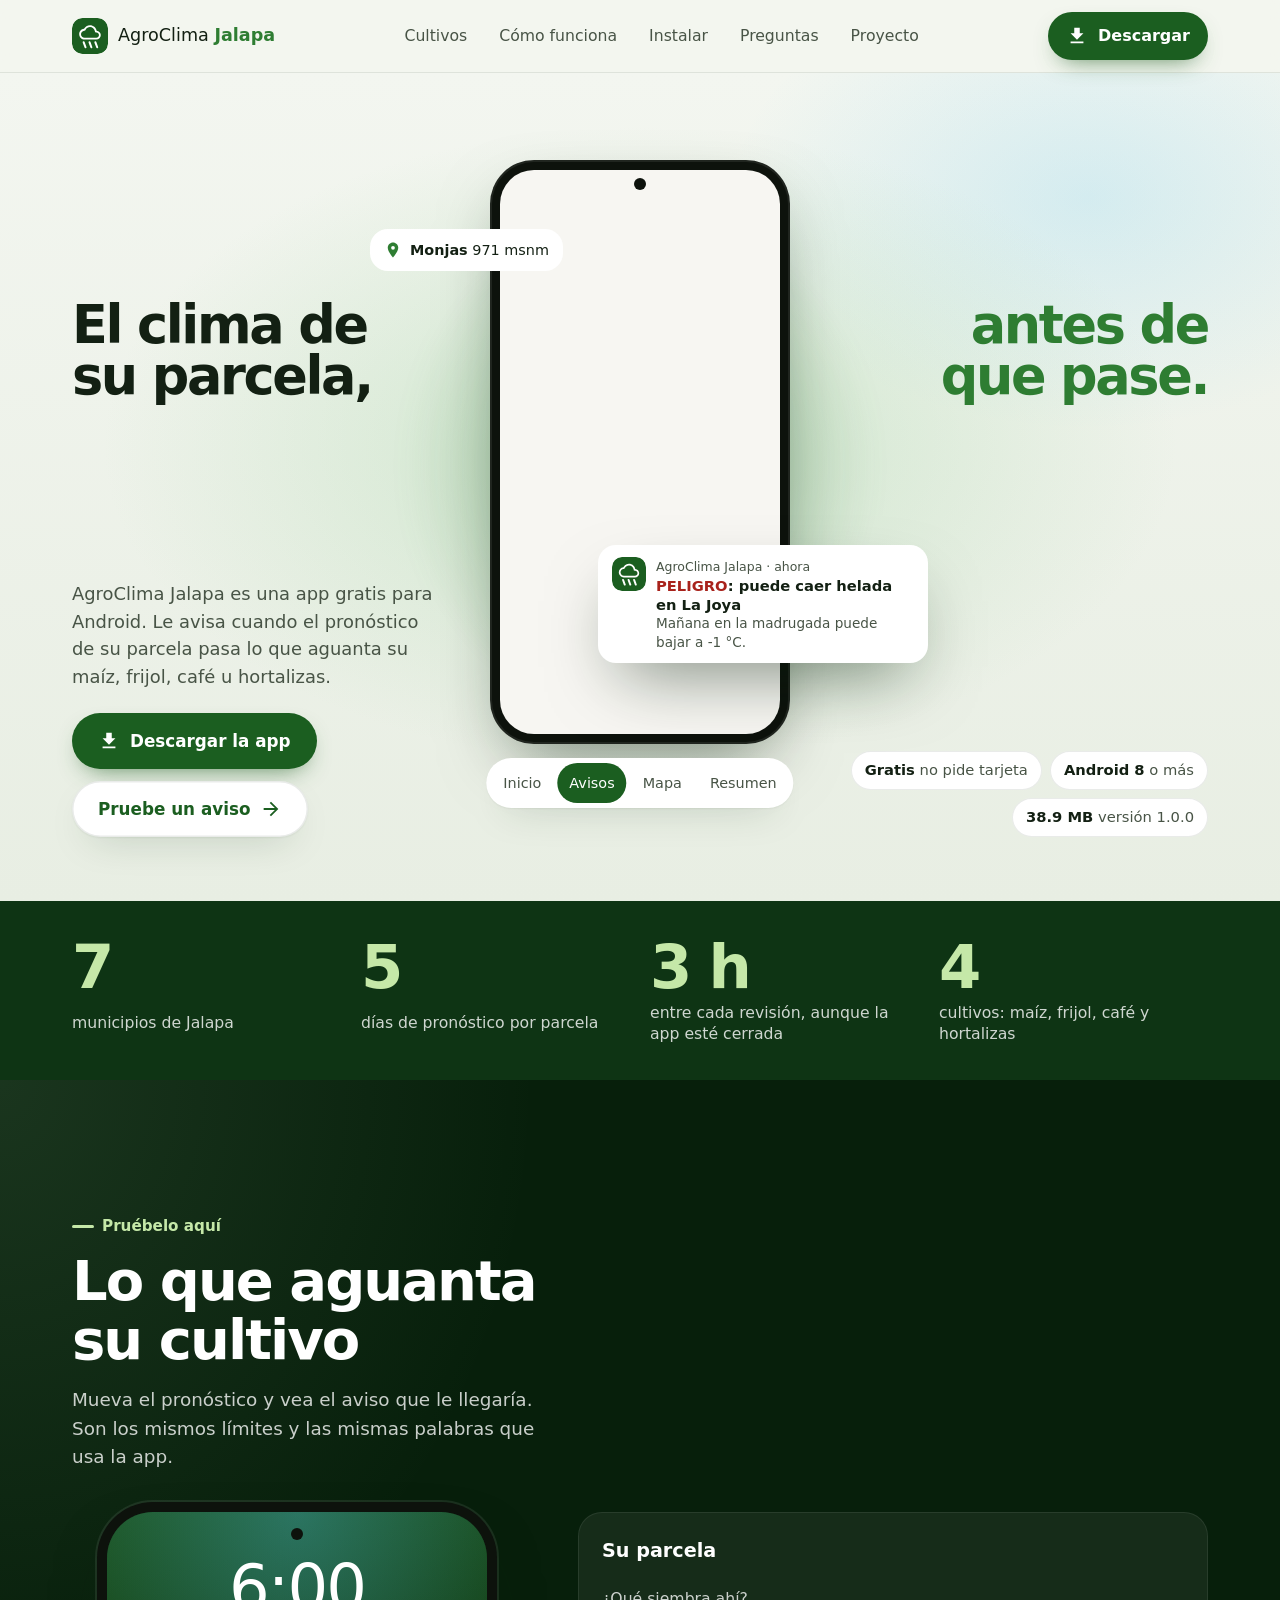
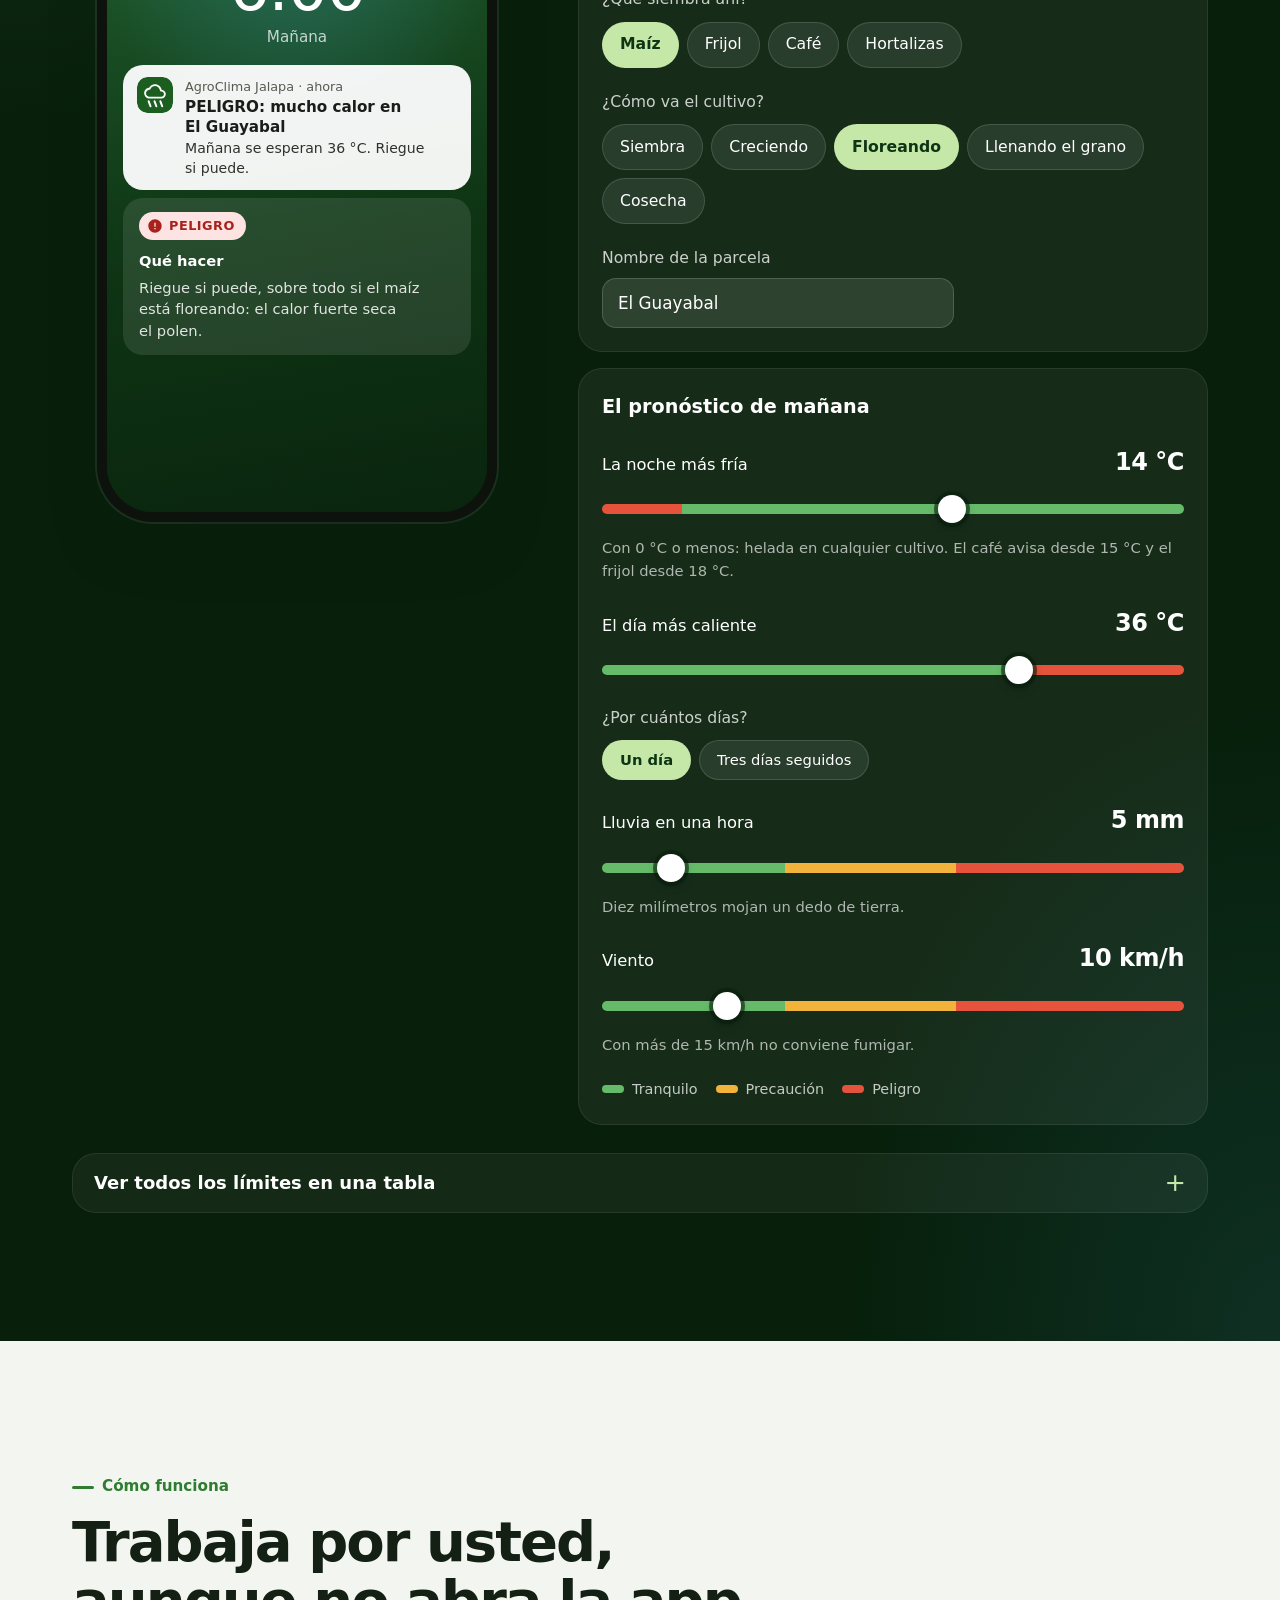
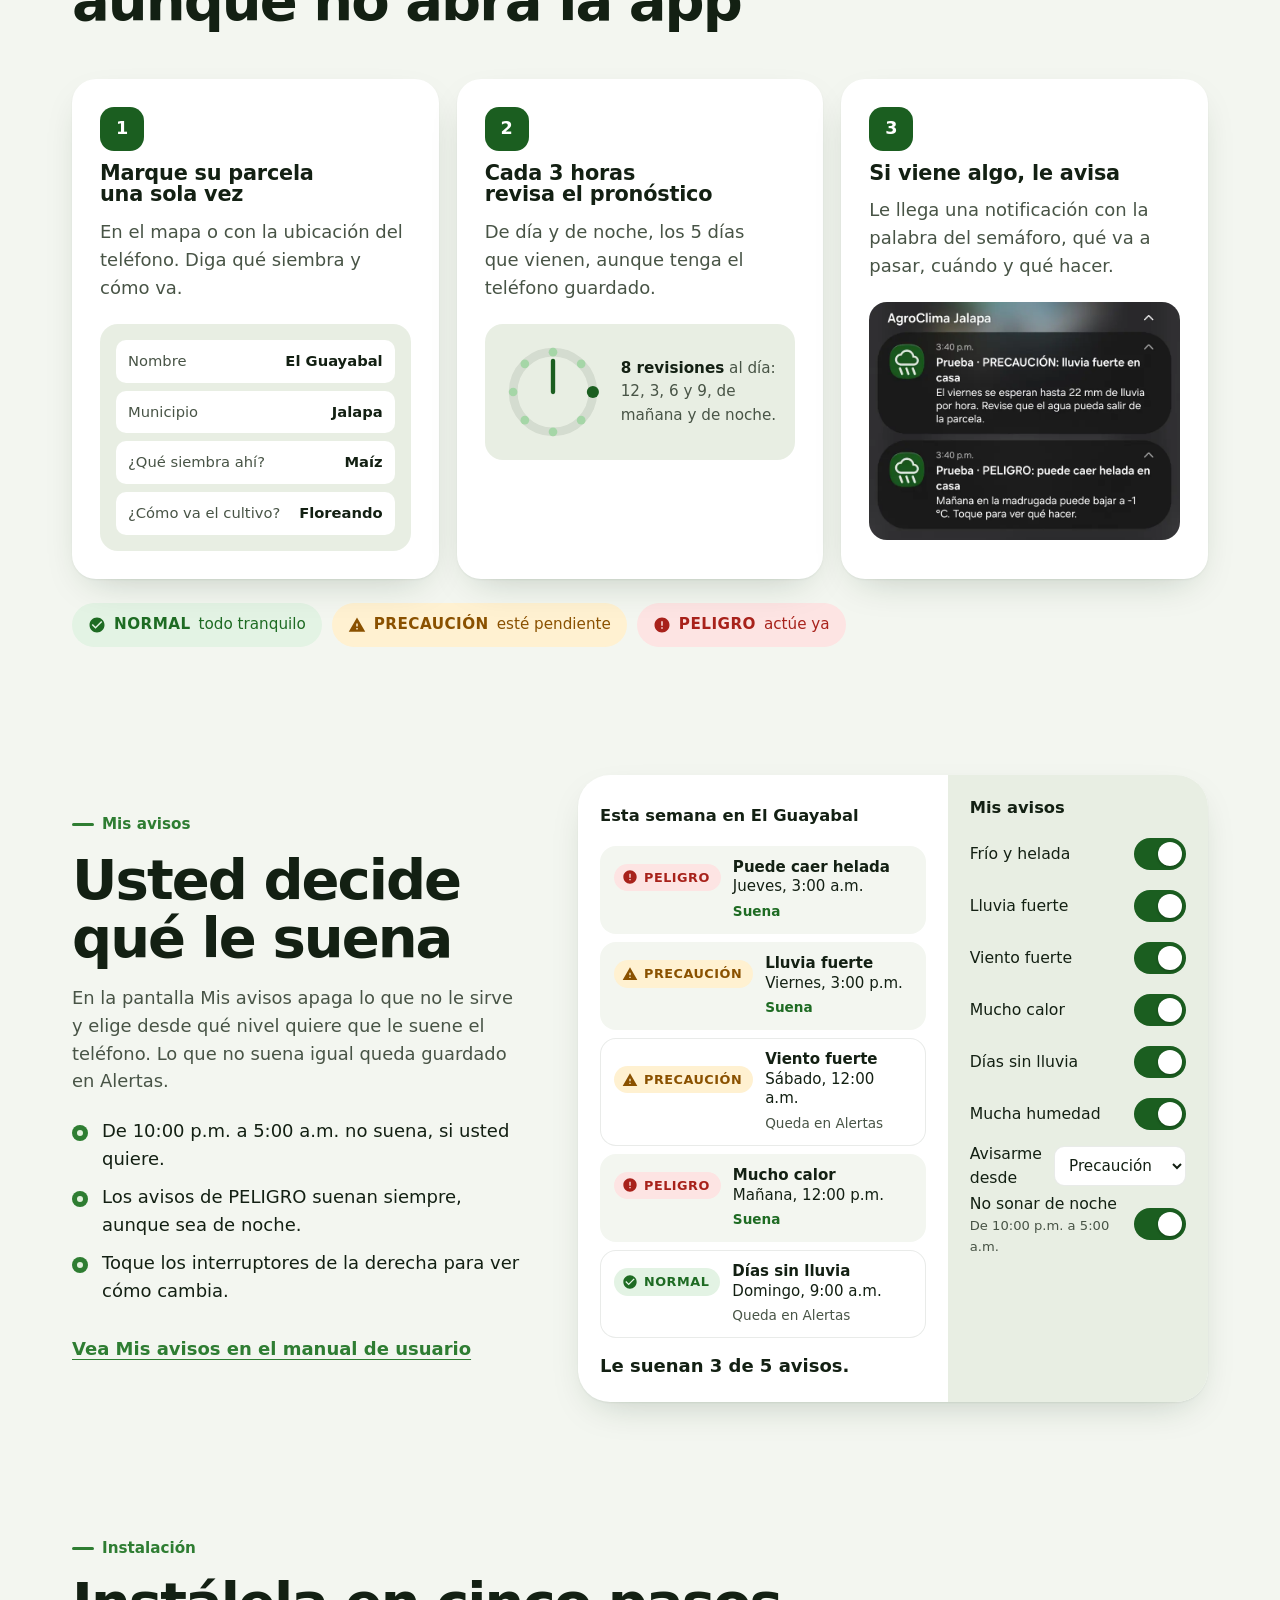
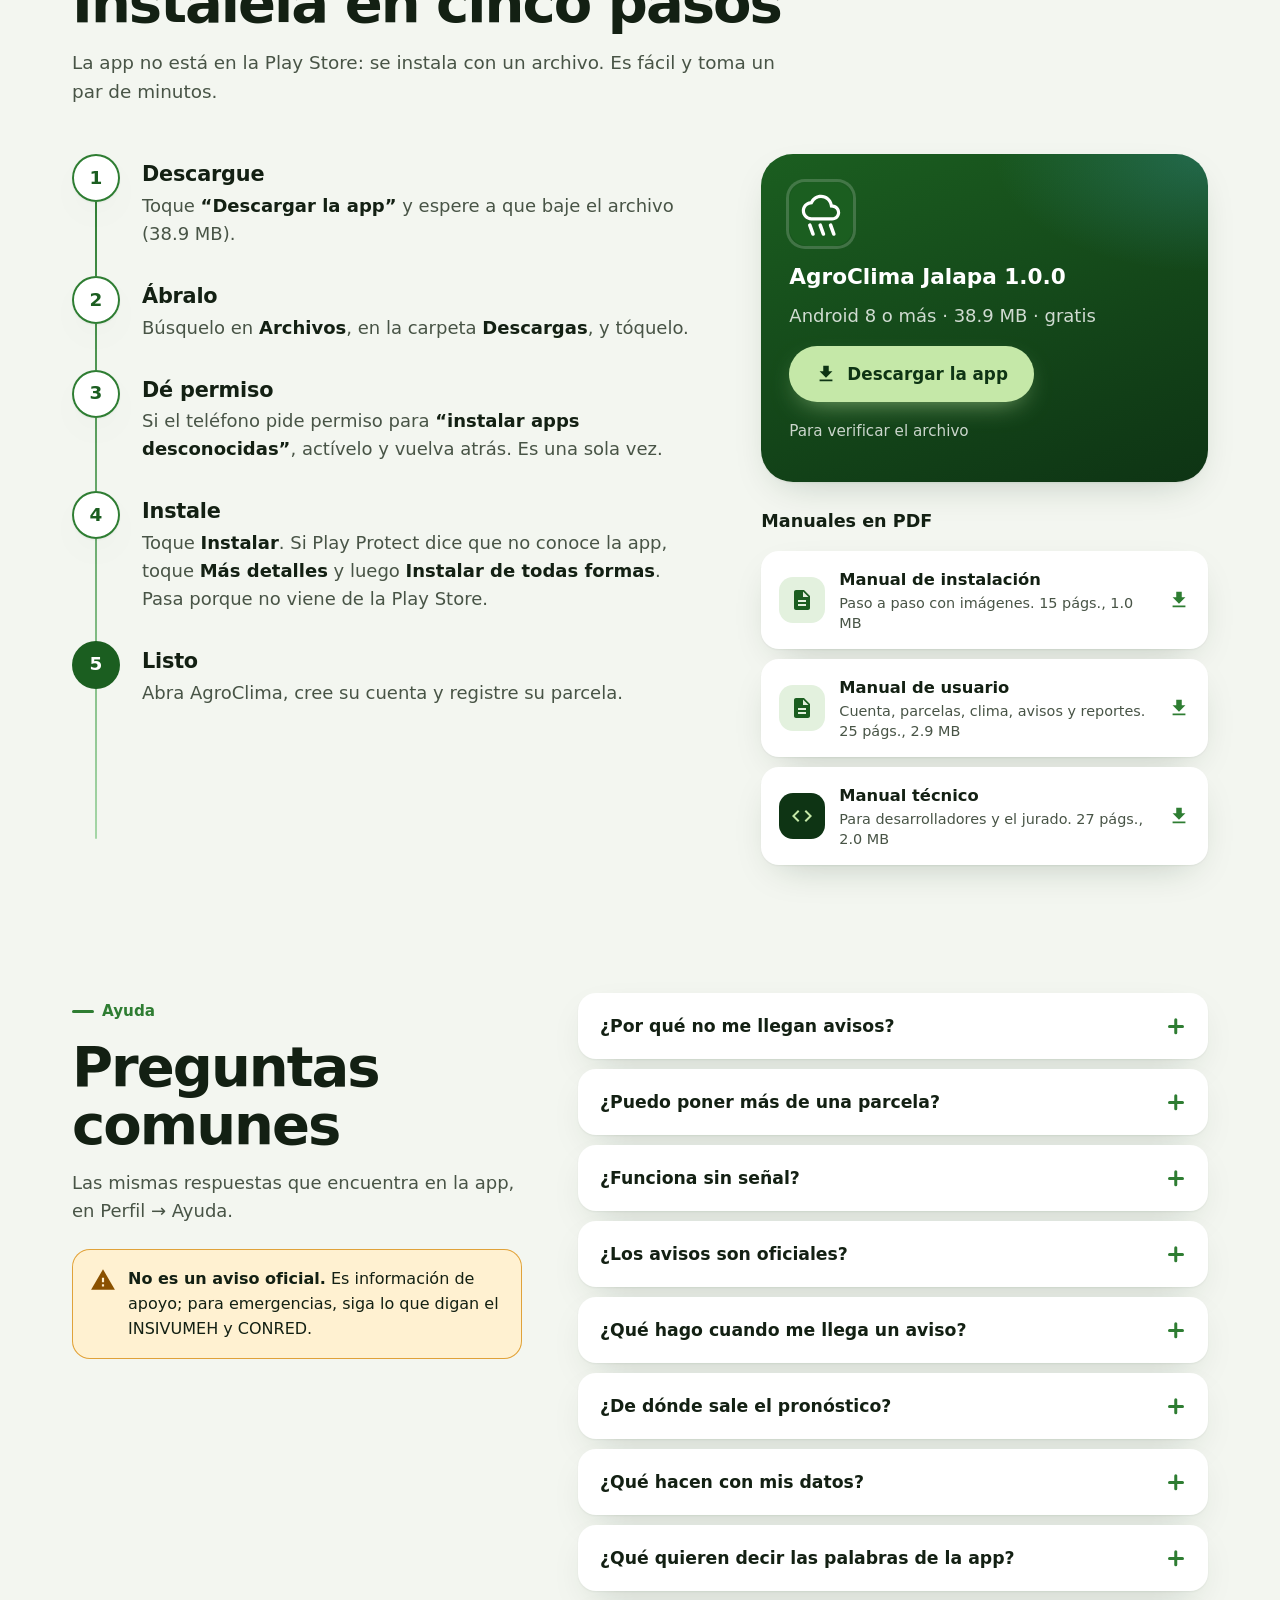
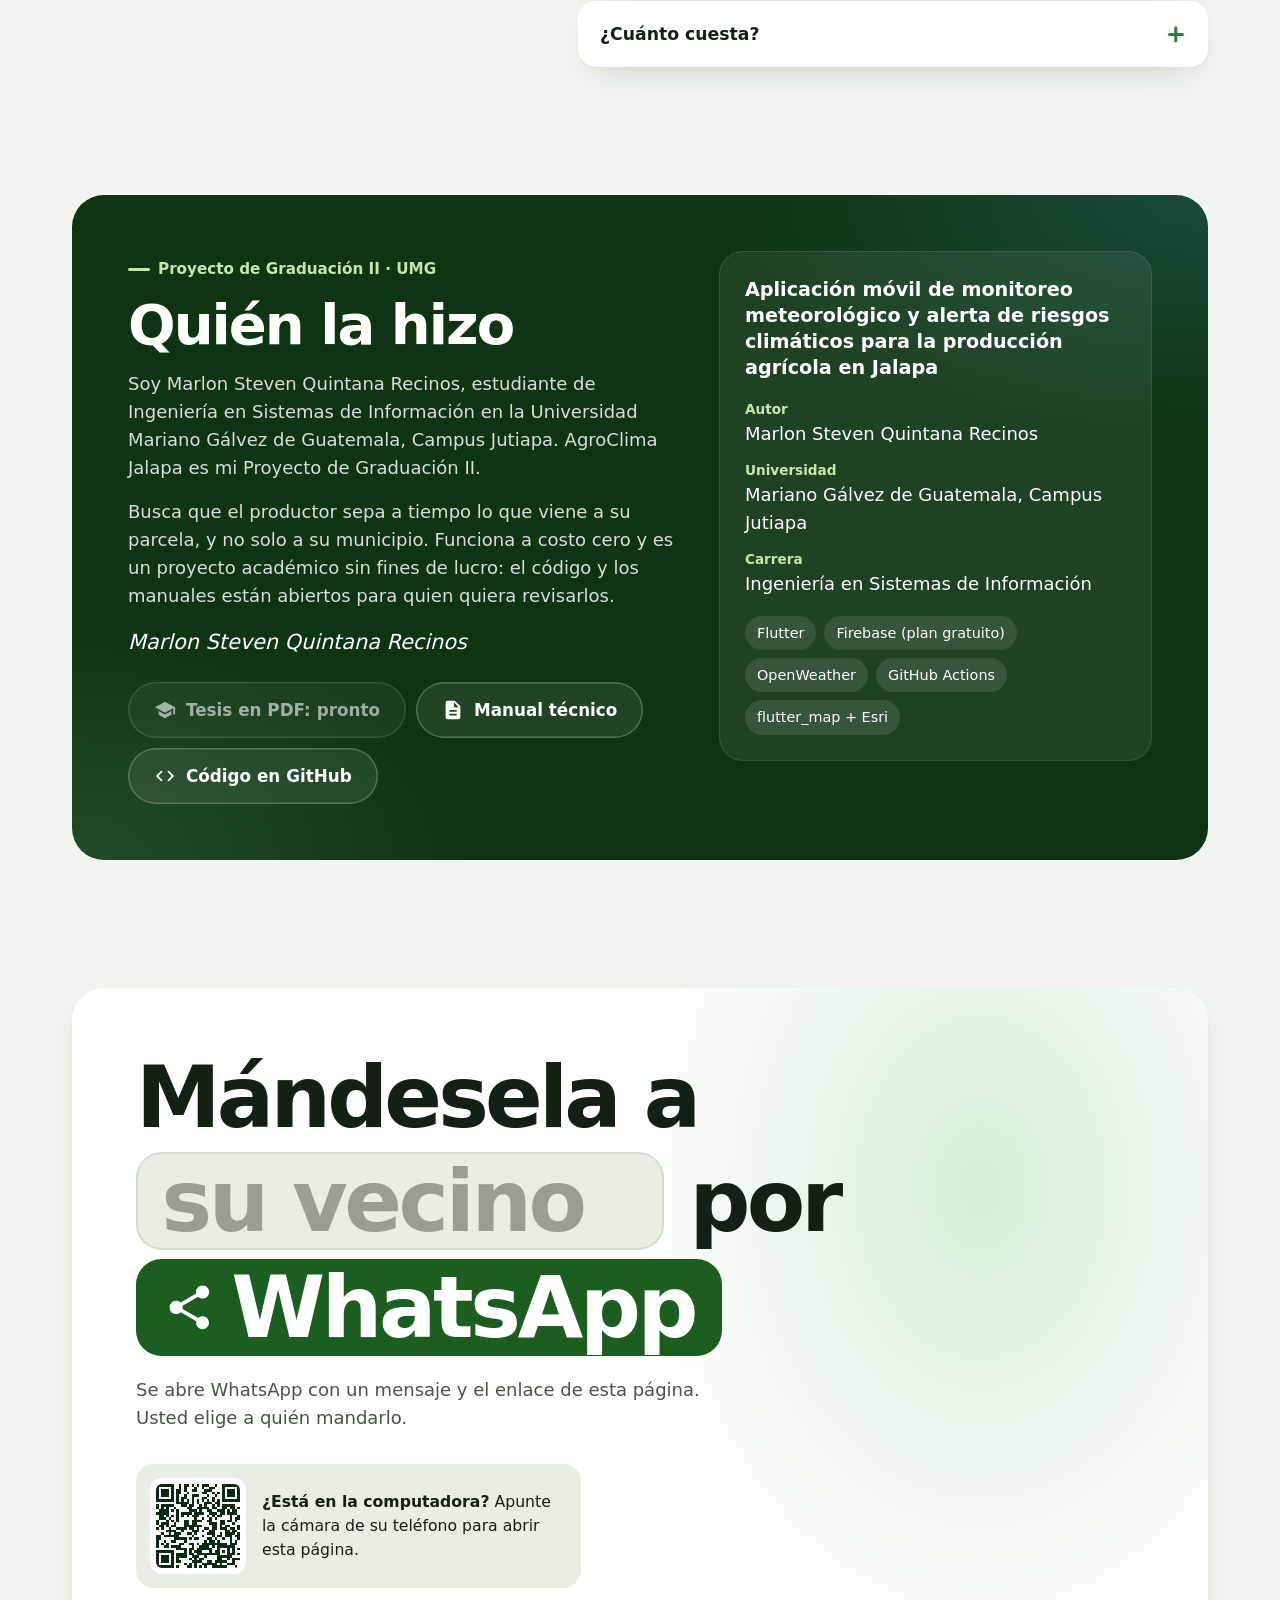
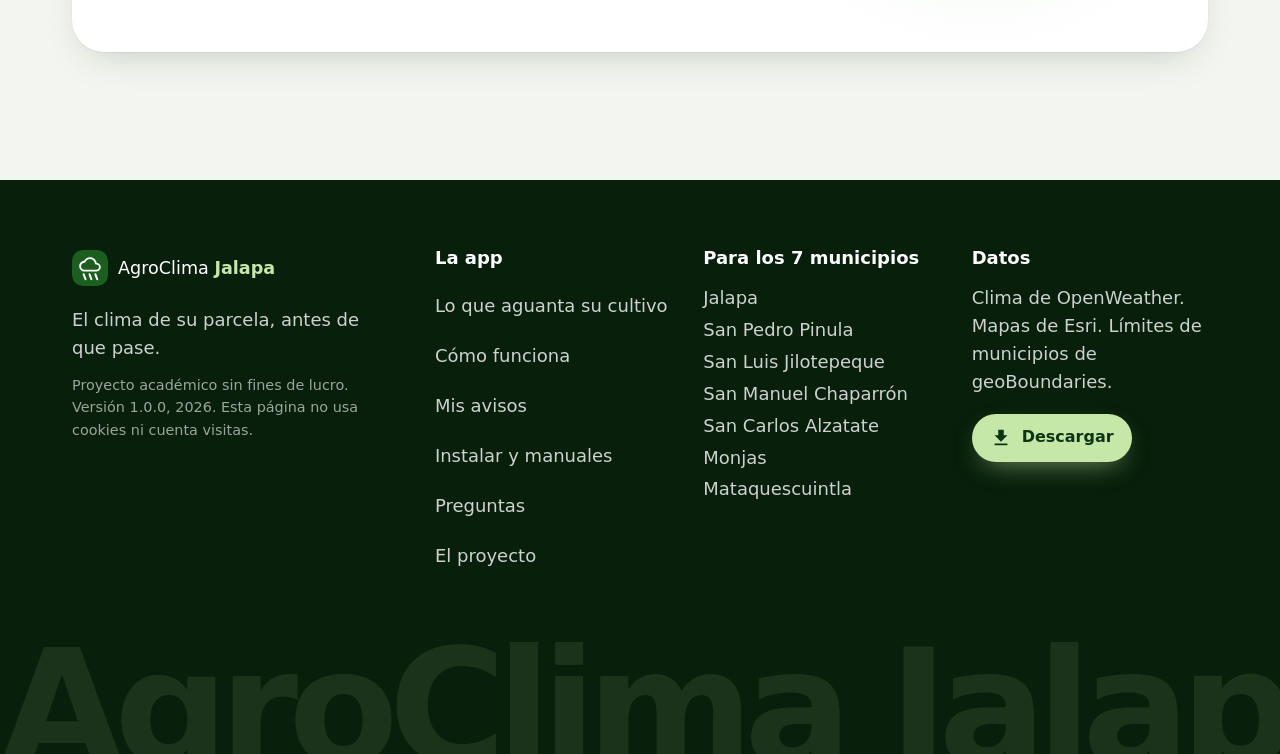
==== commit b5add0a1: "docs(manuales): versiones nuevas de los tres manuales Vuelve a poner los manuales en sitio/manuales/" ====
--- a/sitio/index.html
+++ b/sitio/index.html
@@ -20,7 +20,7 @@
 <meta property="og:image:alt" content="AgroClima Jalapa: el clima de su parcela, antes de que pase.">
 <meta name="twitter:card" content="summary_large_image">
 <link rel="preload" href="img/panel.webp" as="image" type="image/webp">
-<link rel="stylesheet" href="estilos.css">
+<link rel="stylesheet" href="estilos.css?v=20261023">
 <script>document.documentElement.classList.add('js')</script>
 </head>
 <body>
@@ -374,7 +374,7 @@
           <ul class="manuales">
             <li><a class="manual" href="manuales/manual-de-instalacion.pdf" type="application/pdf">
               <span class="manual-icono"><svg aria-hidden="true"><use href="#i-hoja"/></svg></span>
-              <span class="manual-texto"><b>Manual de instalación</b><span>Paso a paso con imágenes. 14 págs., 0.9 MB</span></span>
+              <span class="manual-texto"><b>Manual de instalación</b><span>Paso a paso con imágenes. 15 págs., 1.0 MB</span></span>
               <svg class="manual-flecha" aria-hidden="true"><use href="#i-bajar"/></svg>
             </a></li>
             <li><a class="manual" href="manuales/manual-de-usuario.pdf" type="application/pdf">
@@ -546,6 +546,6 @@
   <div class="pie-gigante" aria-hidden="true"></div>
 </footer>
 
-<script src="app.js" defer></script>
+<script src="app.js?v=20261023" defer></script>
 </body>
 </html>
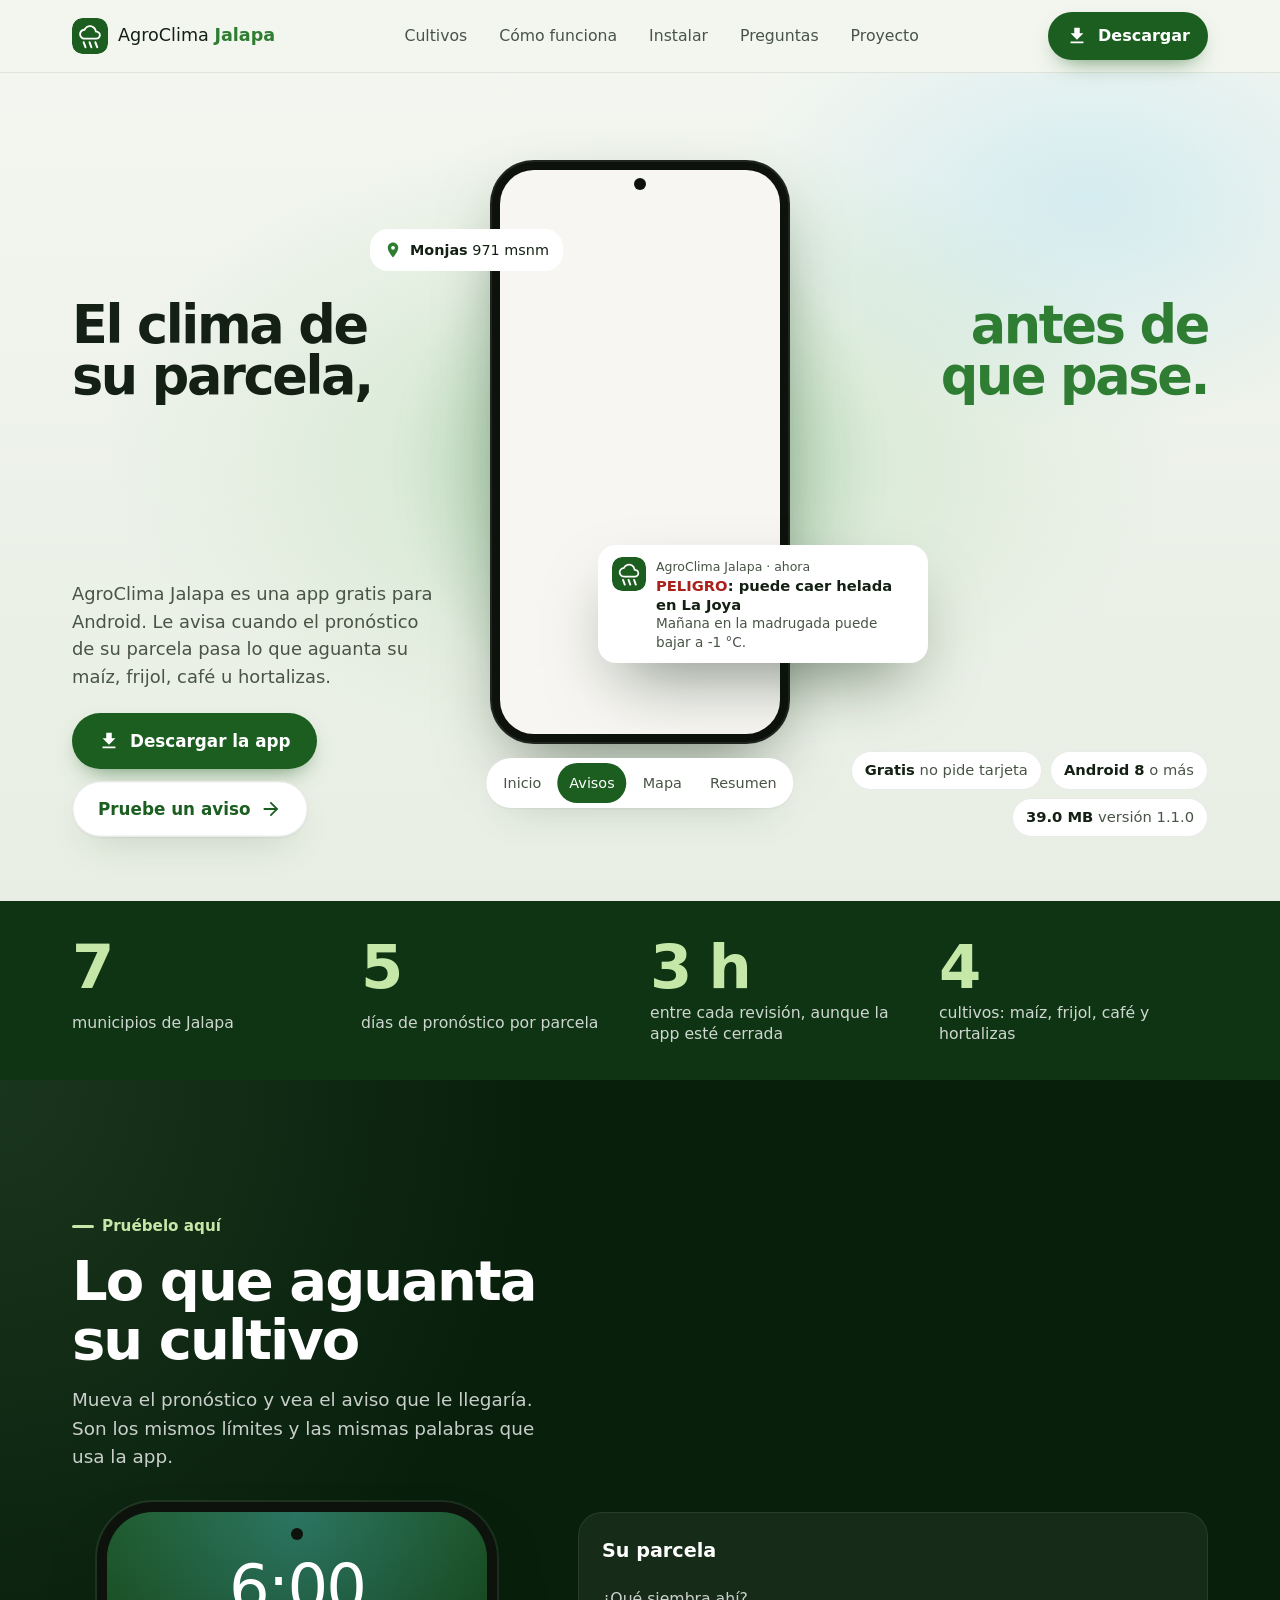
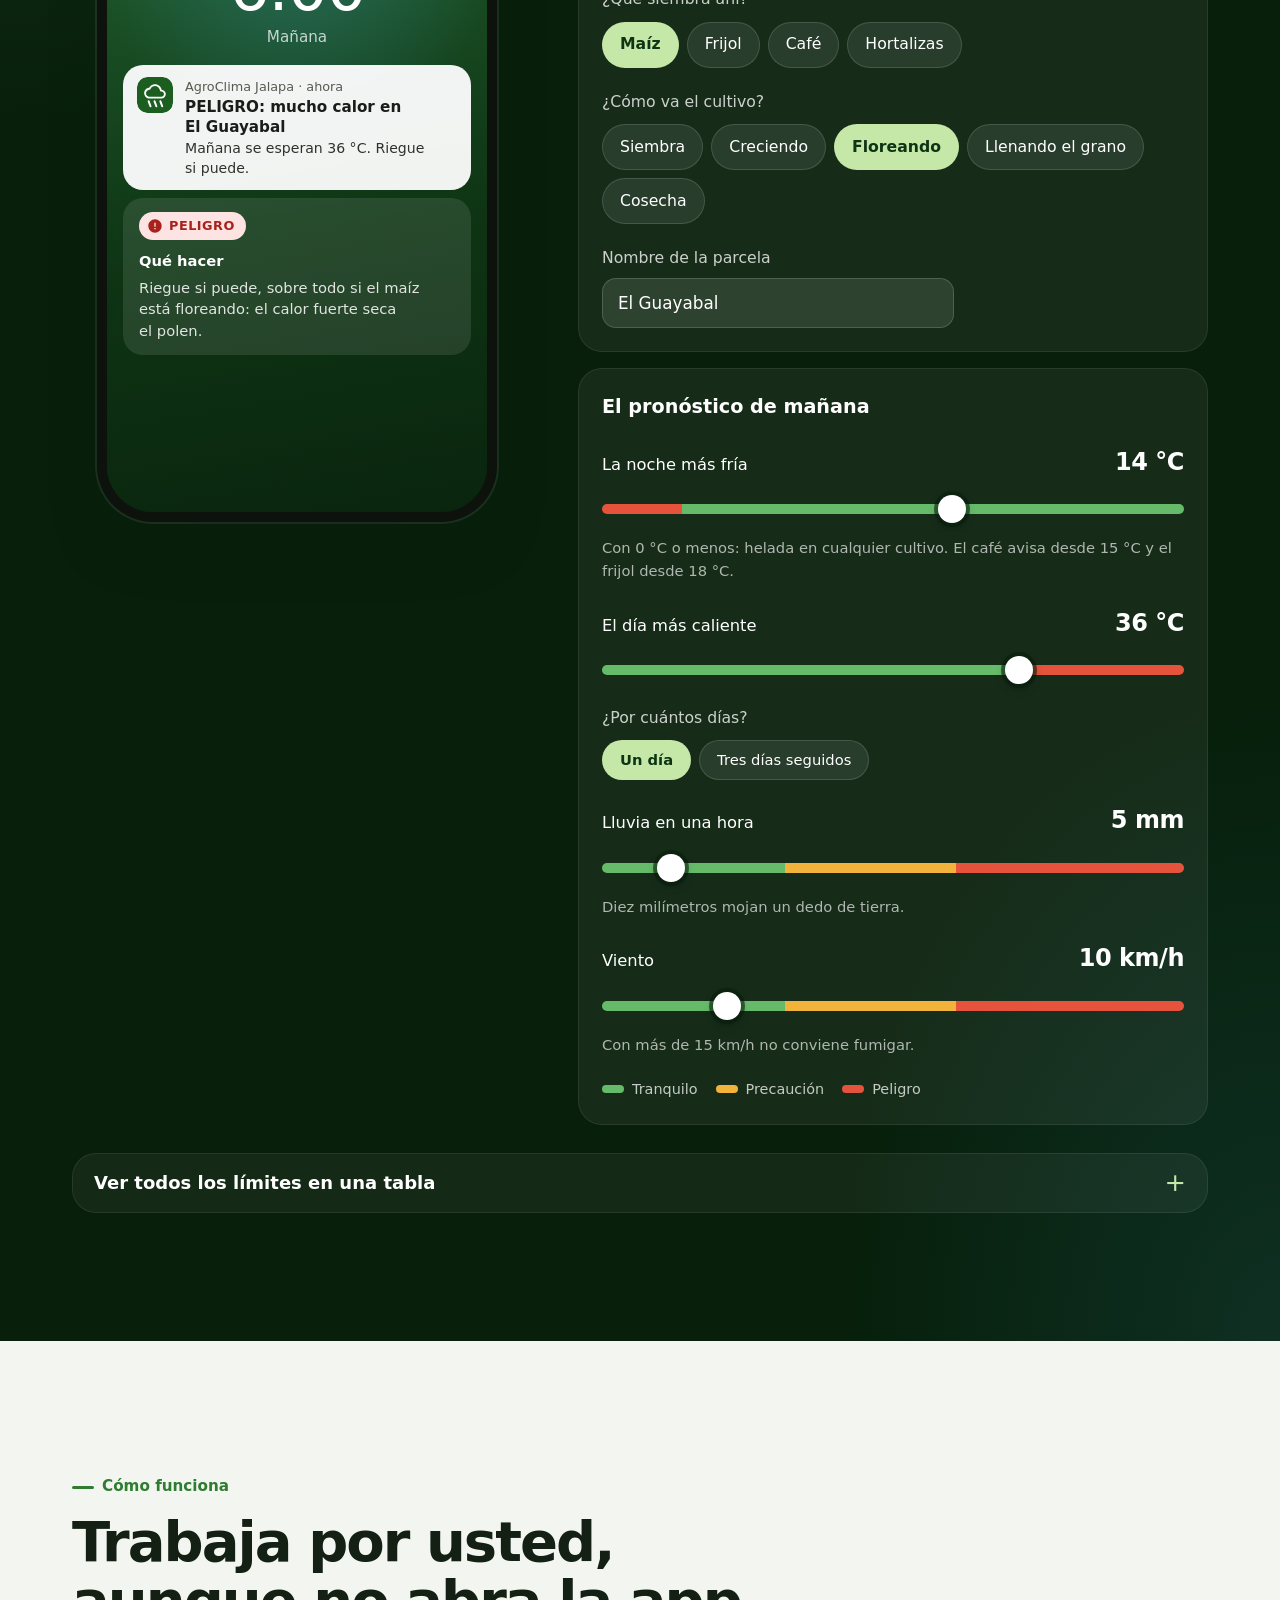
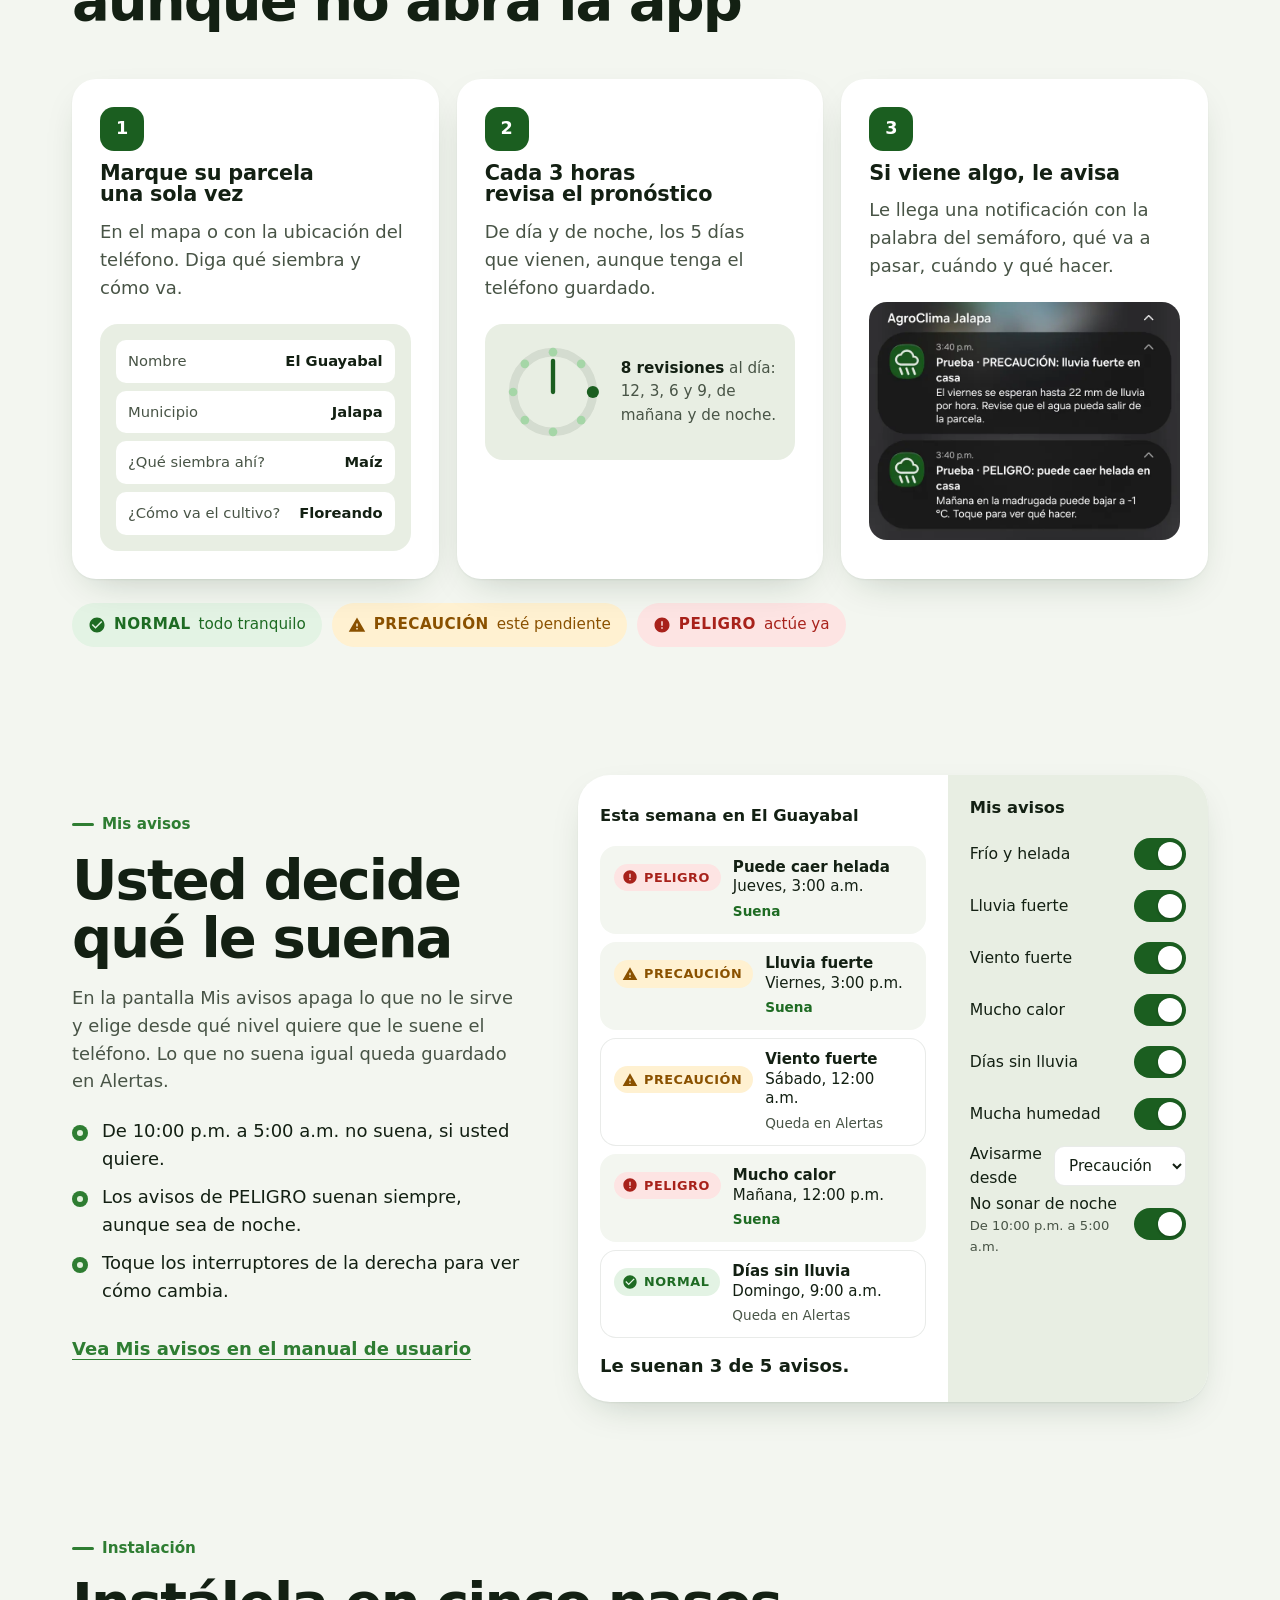
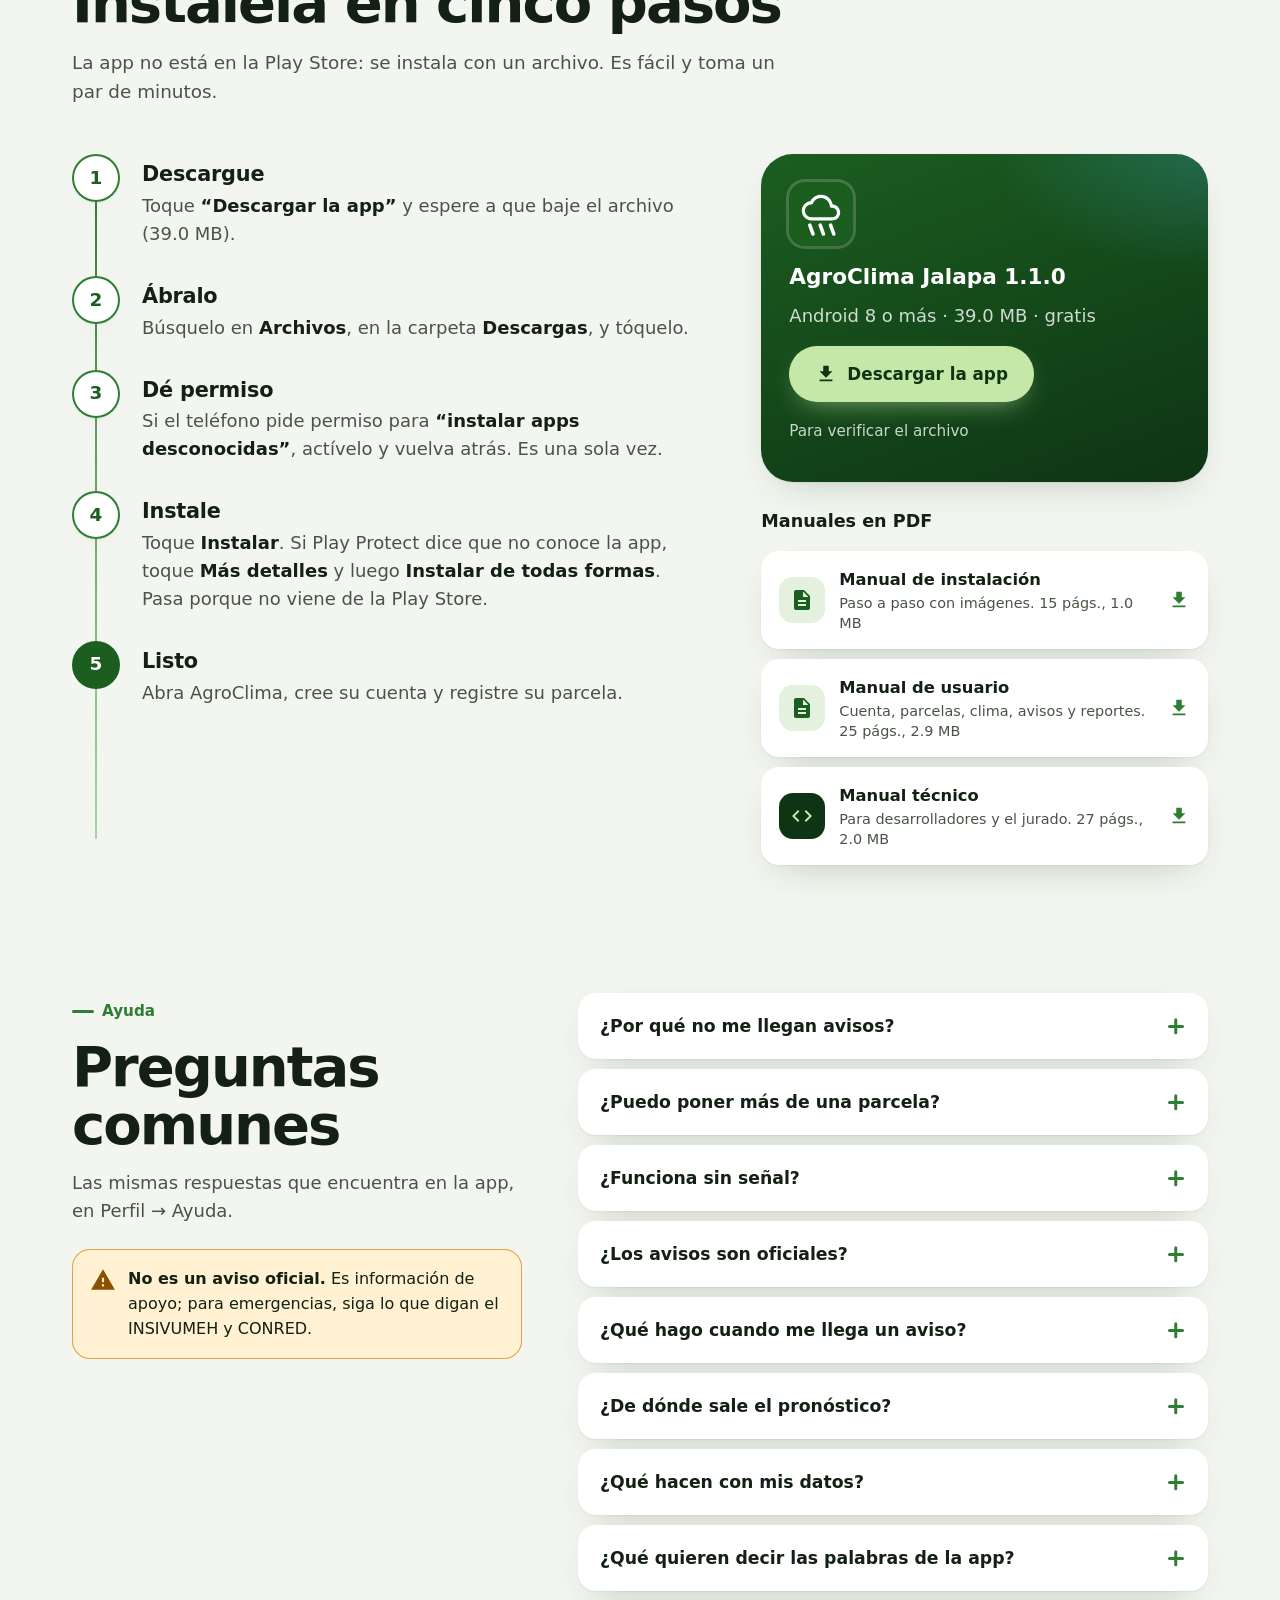
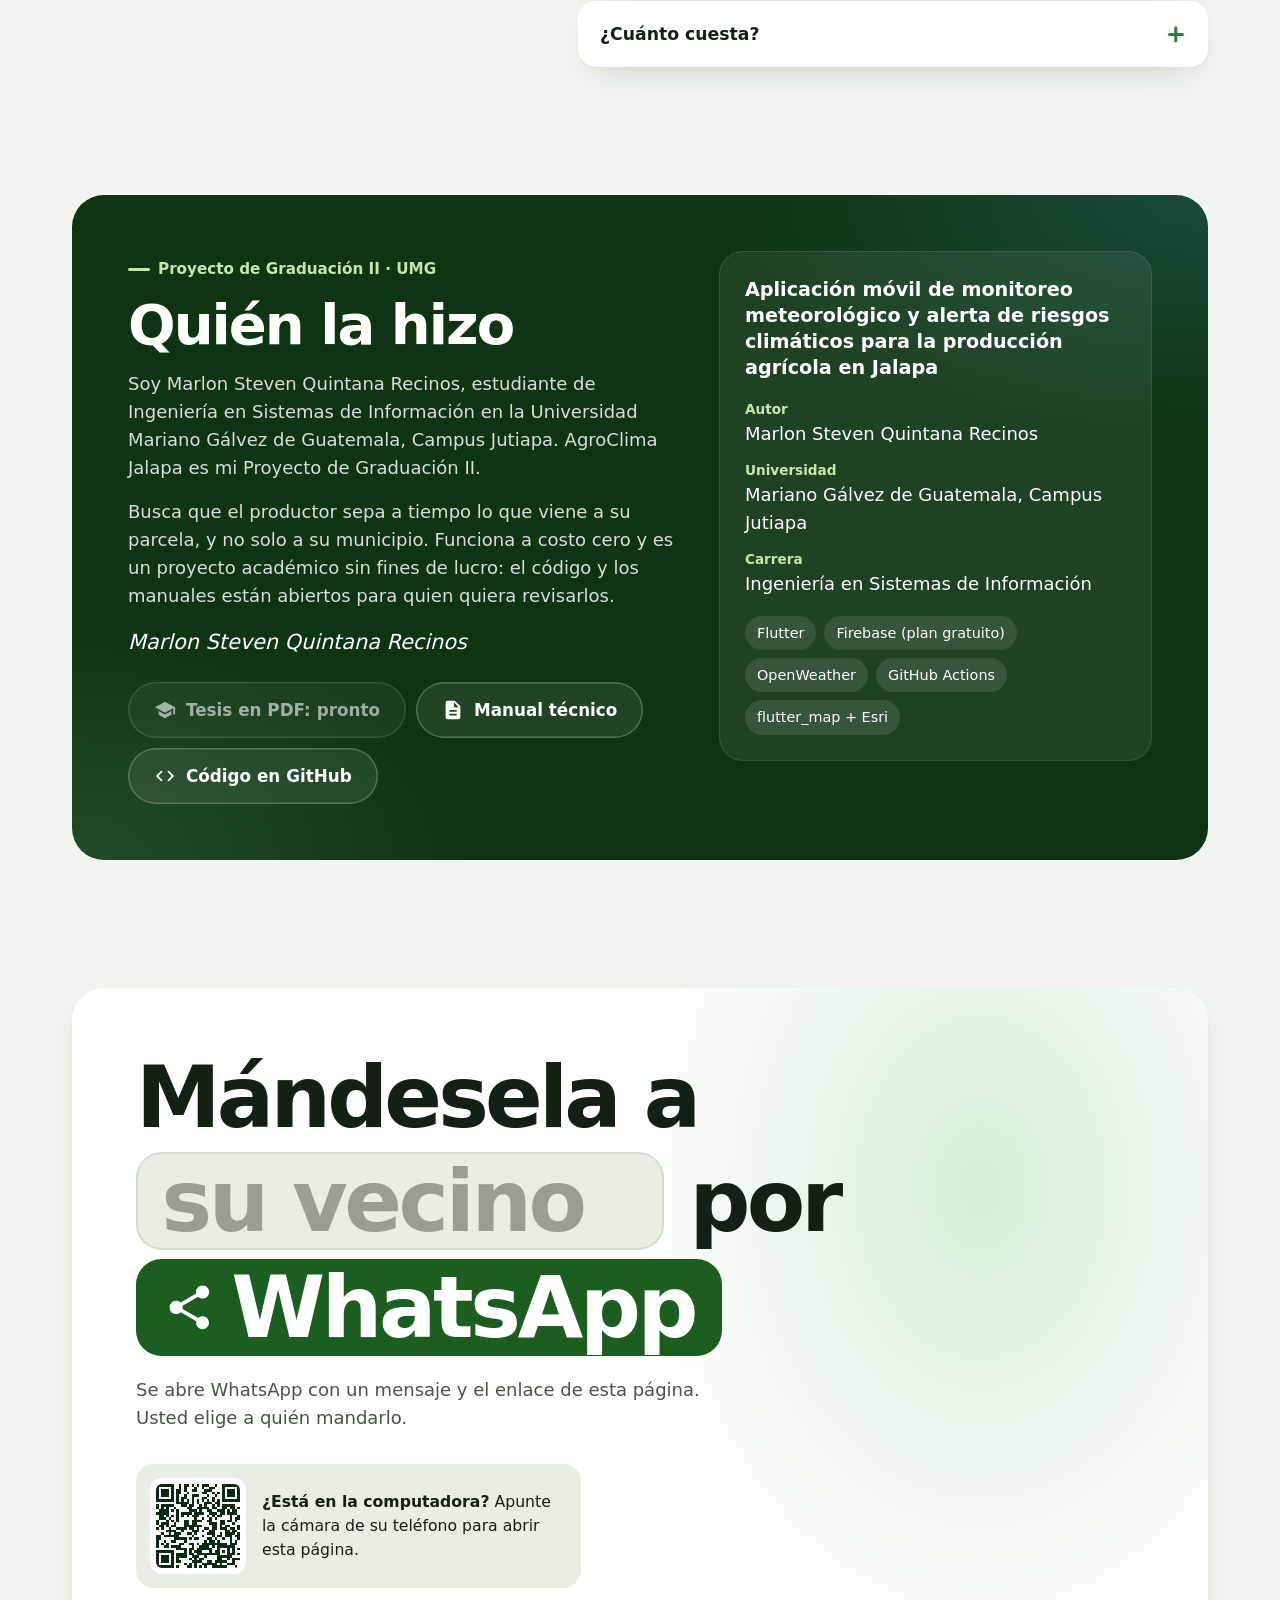
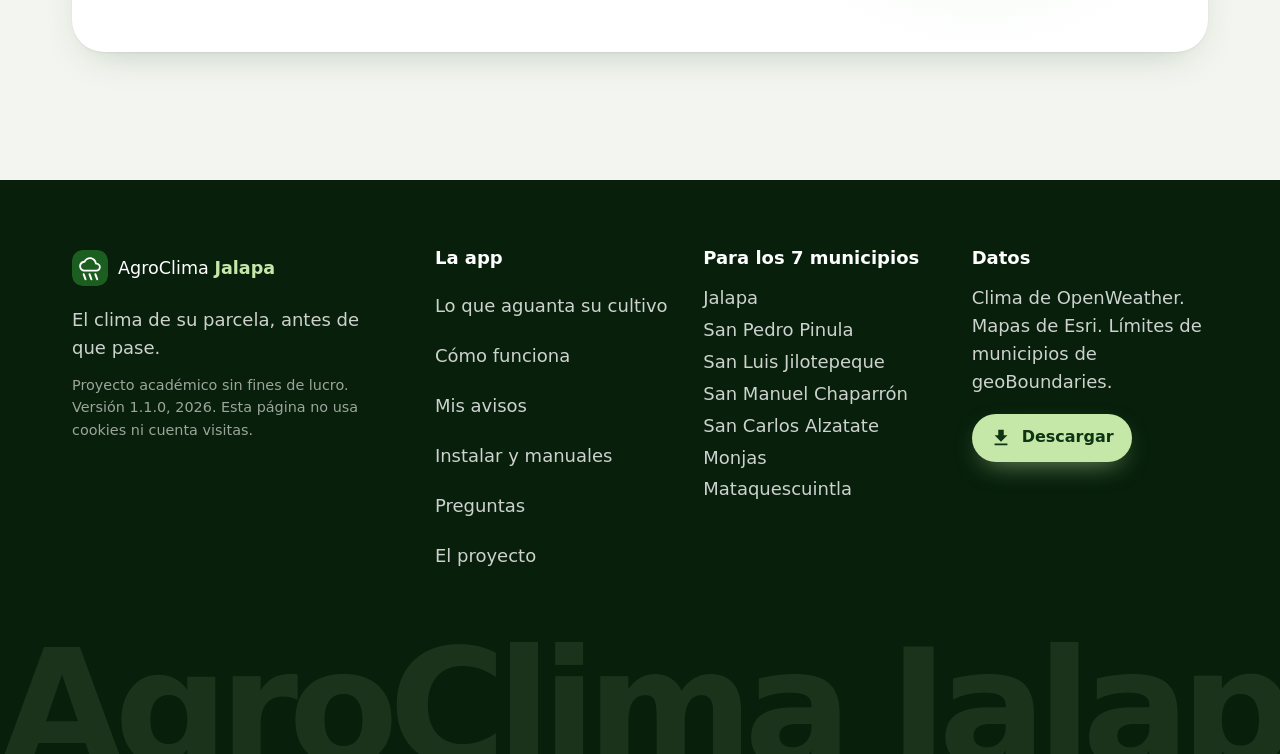
==== commit cdd016a0: "feat(pagina): versión 1.1.0 de la app El enlace releases/latest ya entrega la Release1.1.0 (verifica" ====
--- a/sitio/index.html
+++ b/sitio/index.html
@@ -111,7 +111,7 @@
       <ul class="hero-ficha">
         <li><b>Gratis</b> no pide tarjeta</li>
         <li><b>Android 8</b> o más</li>
-        <li><b>38.9 MB</b> versión 1.0.0</li>
+        <li><b>39.0 MB</b> versión 1.1.0</li>
       </ul>
     </div>
   </section>
@@ -348,7 +348,7 @@
       </div>
       <div class="instalar-grid">
         <ol class="pasos">
-          <li class="revelar"><h3>Descargue</h3><p>Toque <b>“Descargar la app”</b> y espere a que baje el archivo (38.9 MB).</p></li>
+          <li class="revelar"><h3>Descargue</h3><p>Toque <b>“Descargar la app”</b> y espere a que baje el archivo (39.0 MB).</p></li>
           <li class="revelar"><h3>Ábralo</h3><p>Búsquelo en <b>Archivos</b>, en la carpeta <b>Descargas</b>, y tóquelo.</p></li>
           <li class="revelar"><h3>Dé permiso</h3><p>Si el teléfono pide permiso para <b>“instalar apps desconocidas”</b>, actívelo y vuelva atrás. Es una sola vez.</p></li>
           <li class="revelar"><h3>Instale</h3><p>Toque <b>Instalar</b>. Si Play Protect dice que no conoce la app, toque <b>Más detalles</b> y luego <b>Instalar de todas formas</b>. Pasa porque no viene de la Play Store.</p></li>
@@ -358,8 +358,8 @@
         <div class="instalar-lado">
           <div class="descarga">
             <img src="img/logo.svg" alt="" width="64" height="64" loading="lazy">
-            <p class="descarga-titulo">AgroClima Jalapa 1.0.0</p>
-            <p class="descarga-dato">Android 8 o más · 38.9 MB · gratis</p>
+            <p class="descarga-titulo">AgroClima Jalapa 1.1.0</p>
+            <p class="descarga-dato">Android 8 o más · 39.0 MB · gratis</p>
             <a class="boton boton-lima" href="https://github.com/StevenQuintanaGT/Agroclima_Jalapa/releases/latest/download/AgroClima-Jalapa.apk">
               <svg class="icono" aria-hidden="true"><use href="#i-bajar"/></svg>Descargar la app
             </a>
@@ -520,7 +520,7 @@
     <div class="pie-marca">
       <a class="marca marca-clara" href="#"><img src="img/logo.svg" alt="" width="36" height="36"><span>AgroClima <b>Jalapa</b></span></a>
       <p>El clima de su parcela, antes de que pase.</p>
-      <p class="pie-legal">Proyecto académico sin fines de lucro. Versión 1.0.0, 2026. Esta página no usa cookies ni cuenta visitas.</p>
+      <p class="pie-legal">Proyecto académico sin fines de lucro. Versión 1.1.0, 2026. Esta página no usa cookies ni cuenta visitas.</p>
     </div>
     <nav class="pie-col" aria-label="Pie">
       <p class="pie-titulo">La app</p>
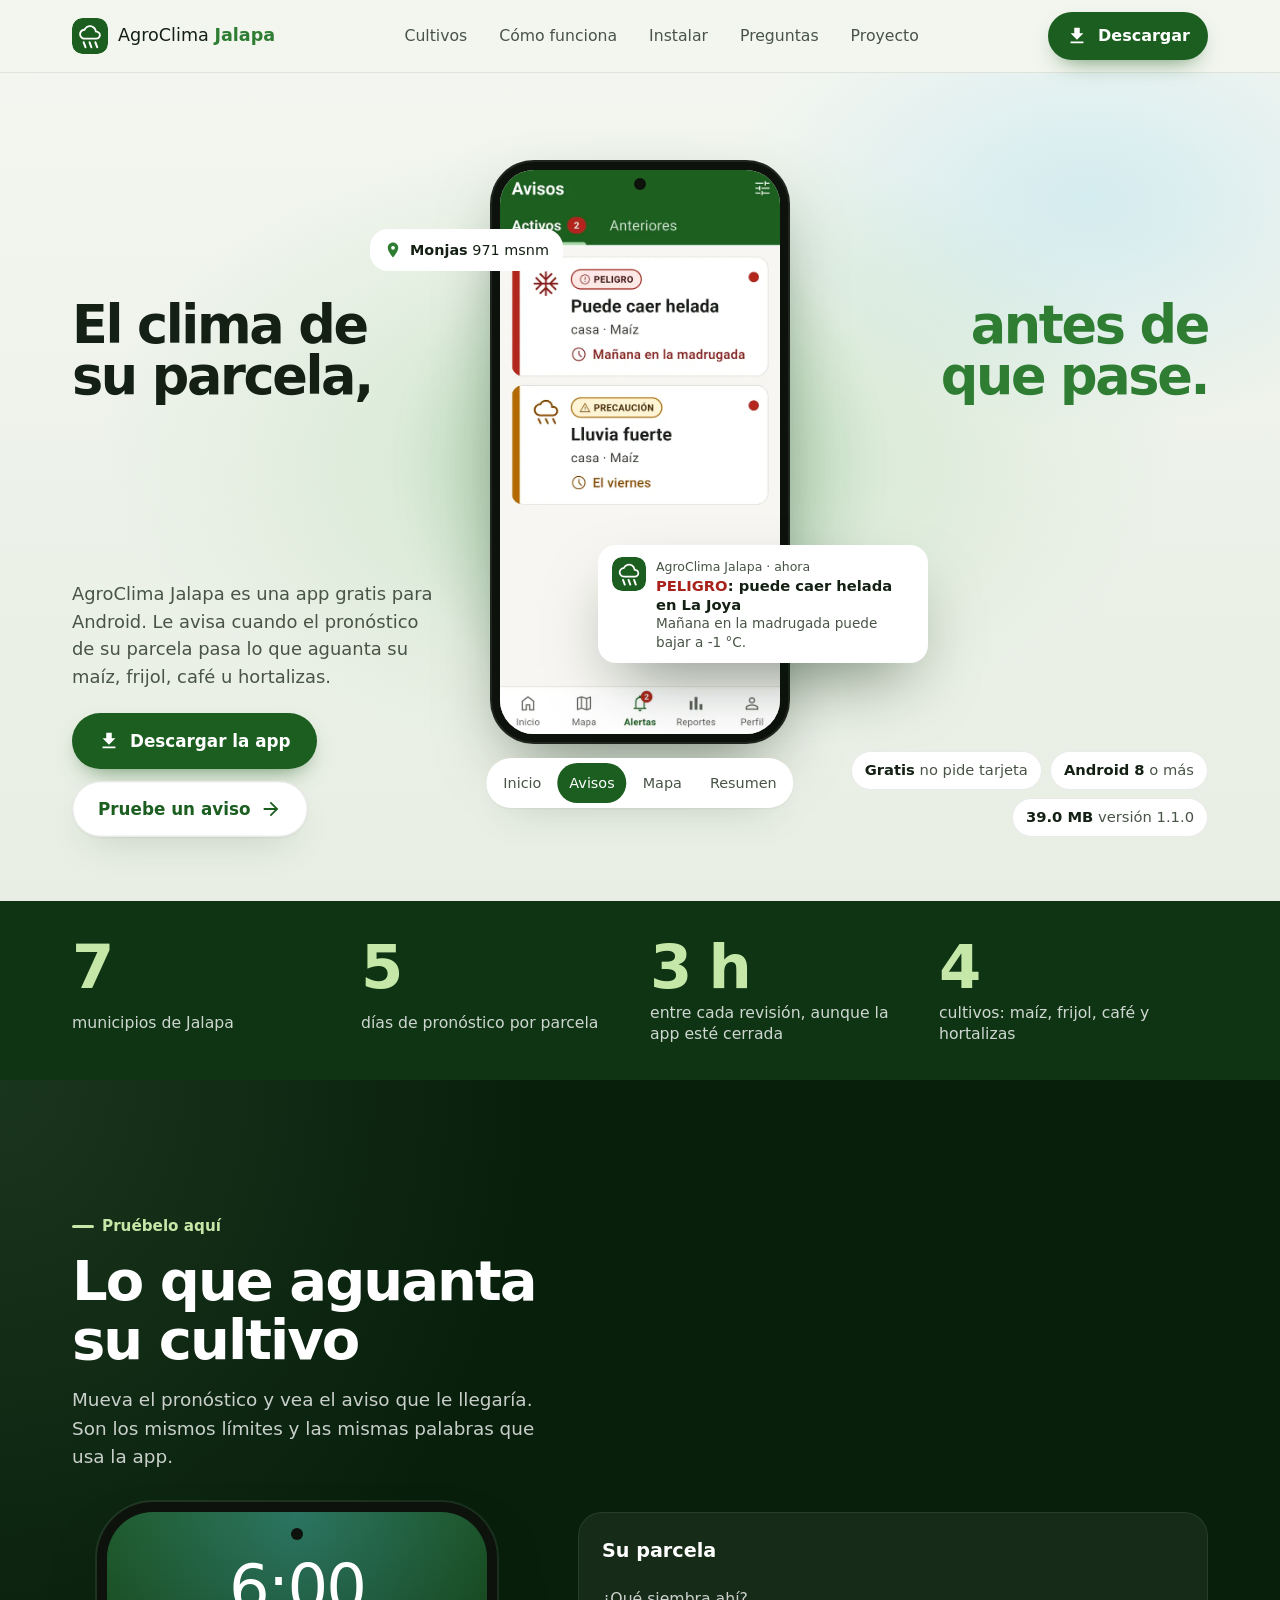
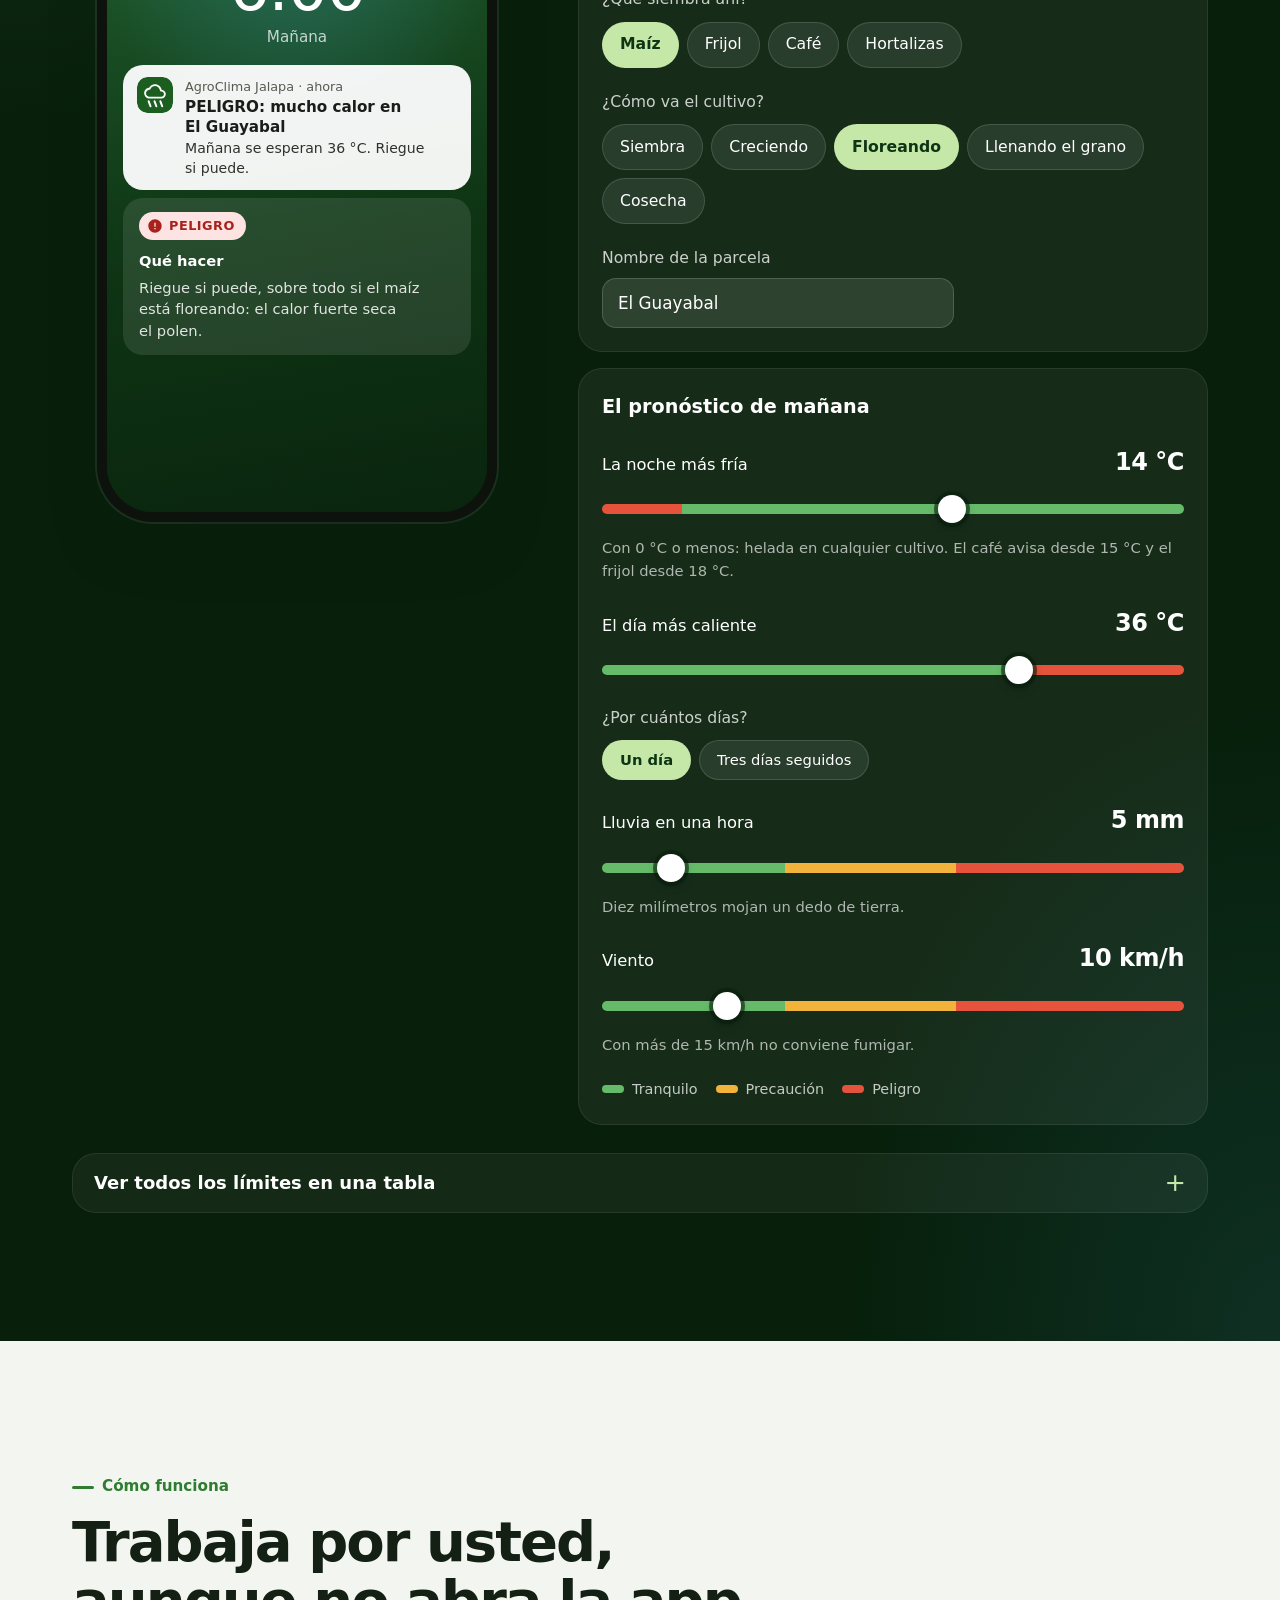
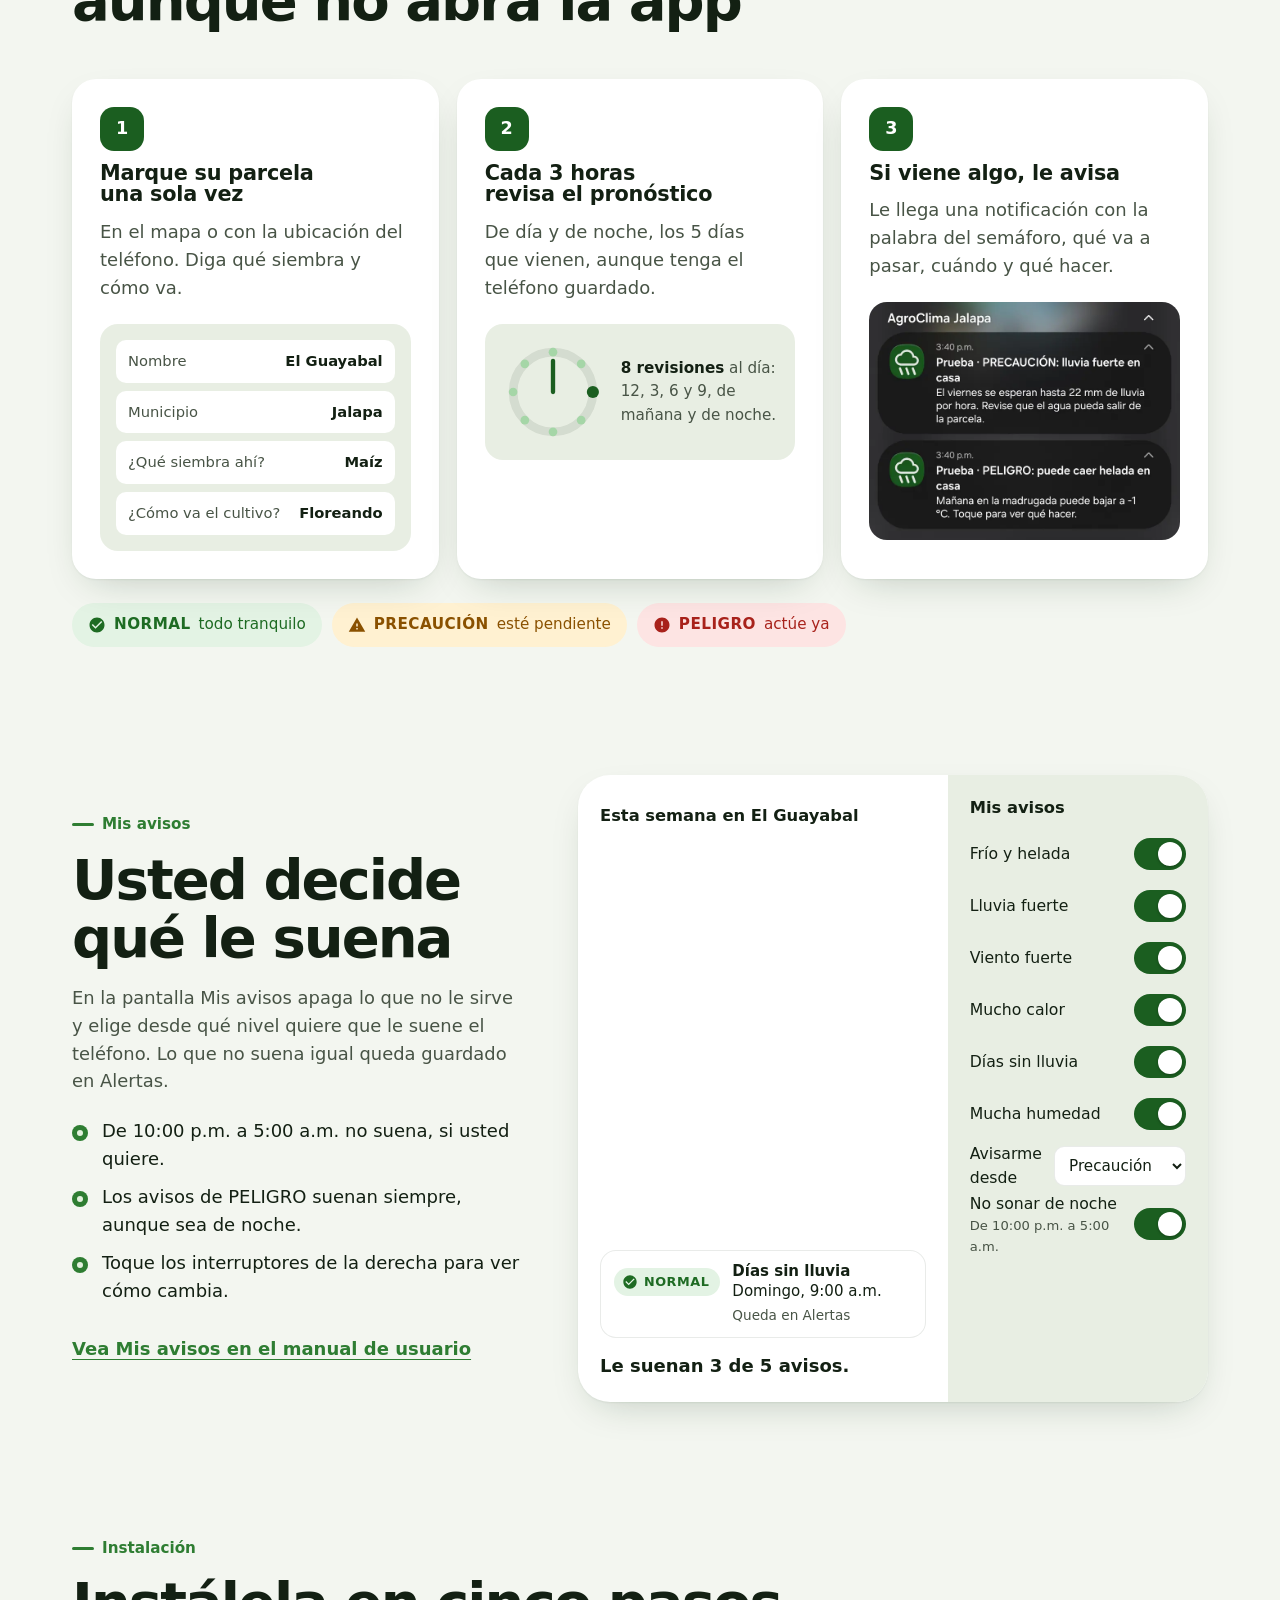
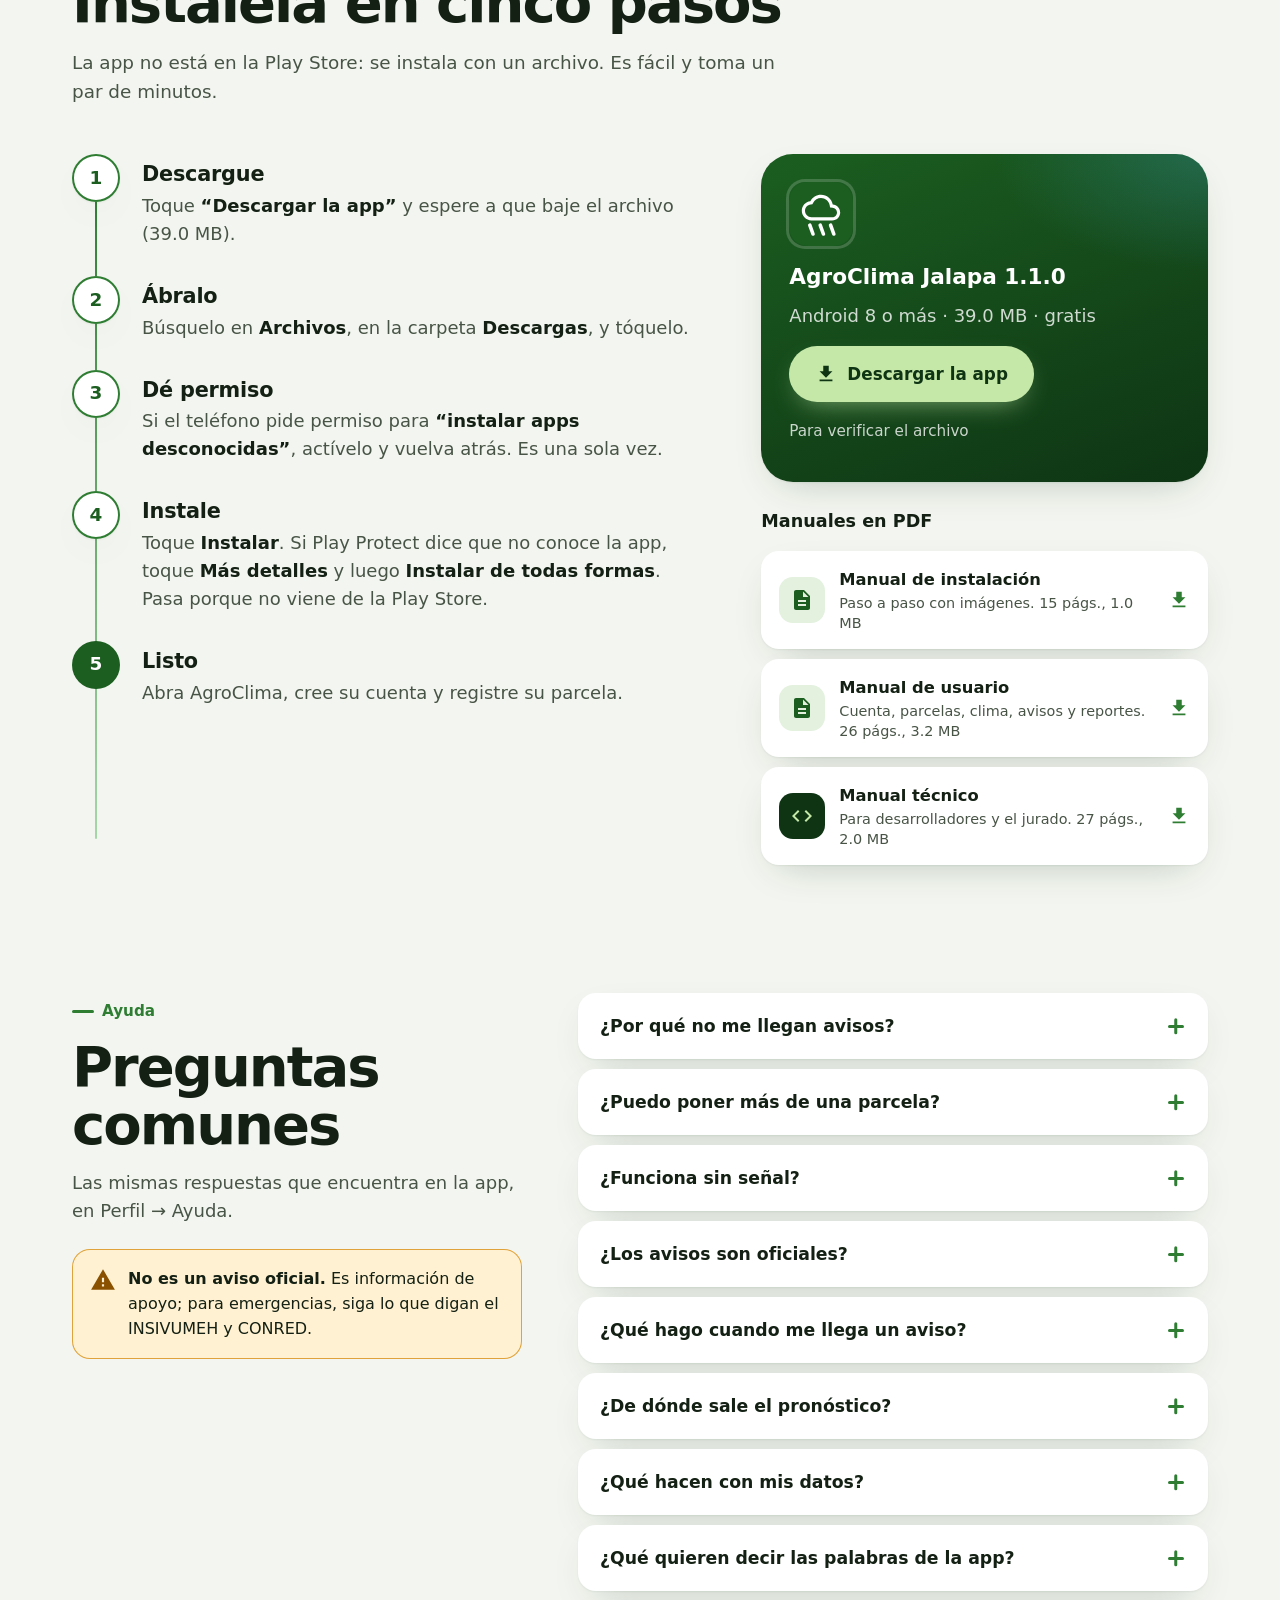
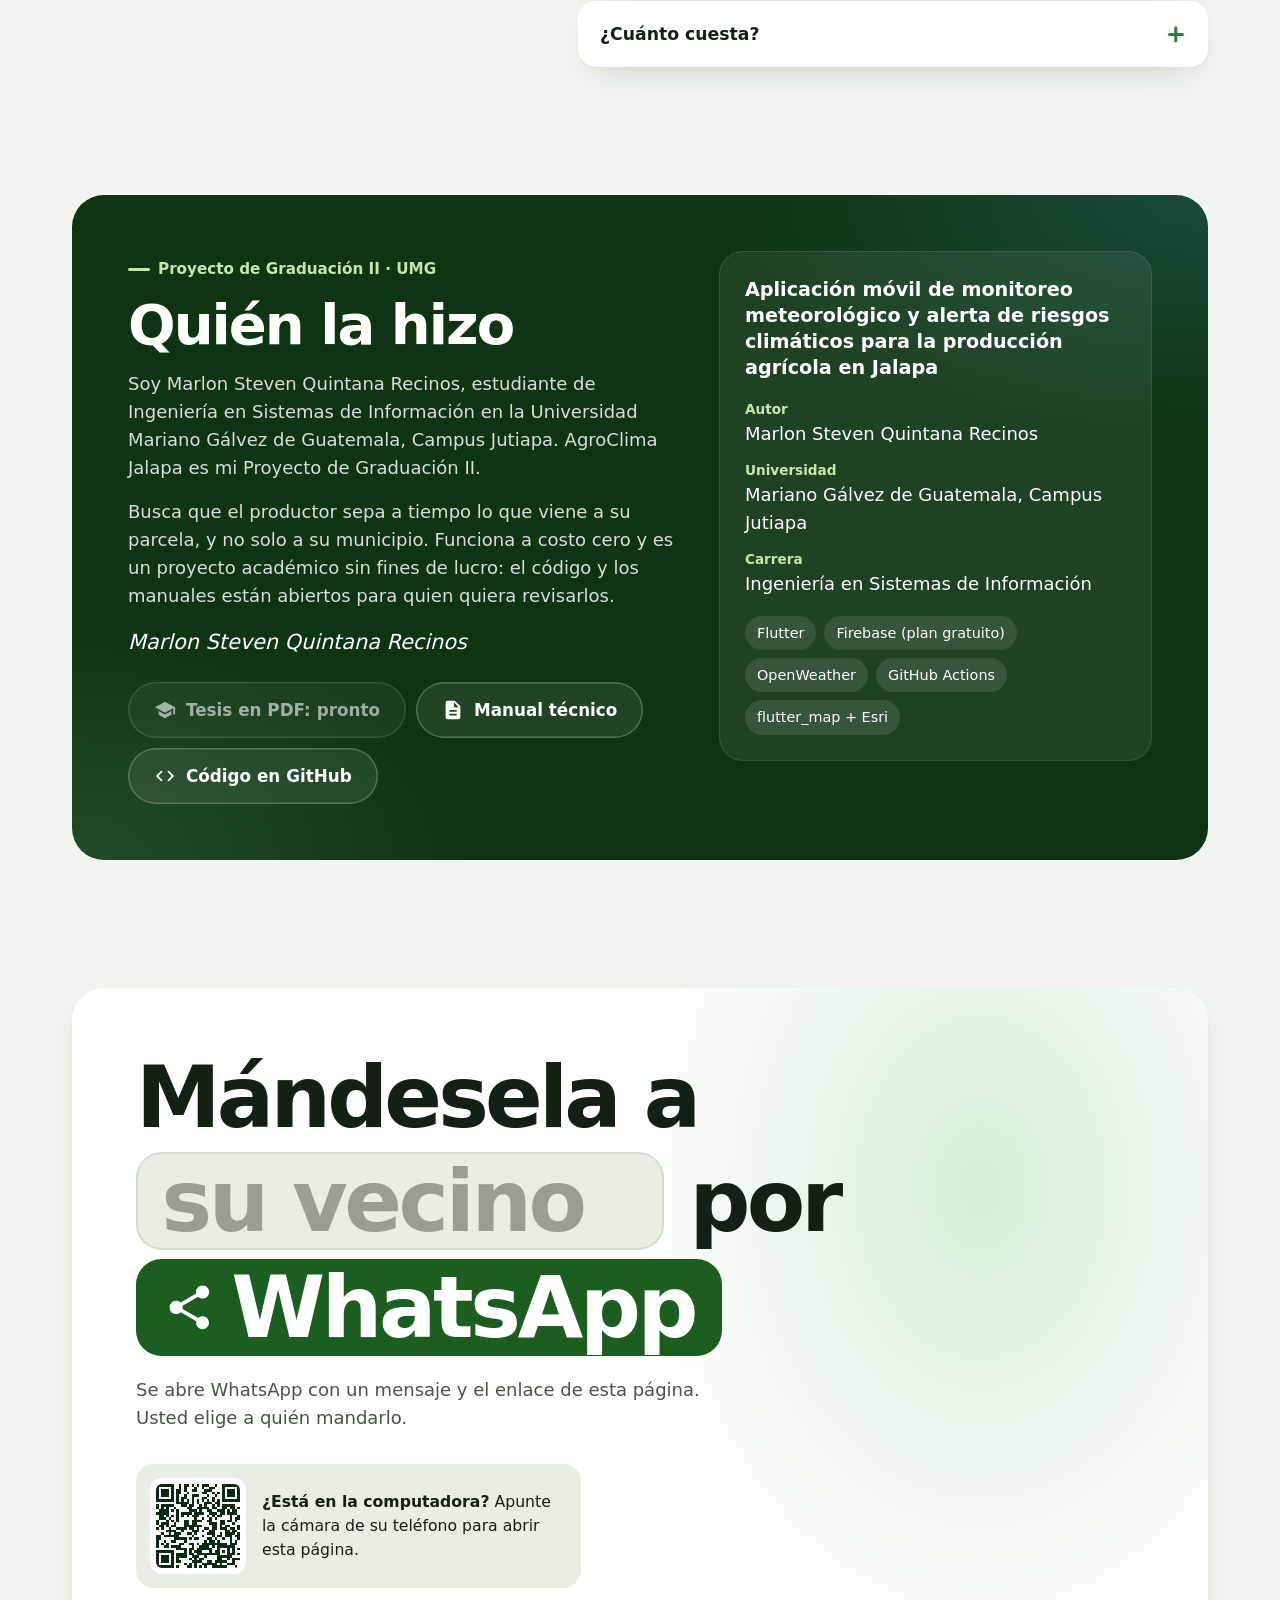
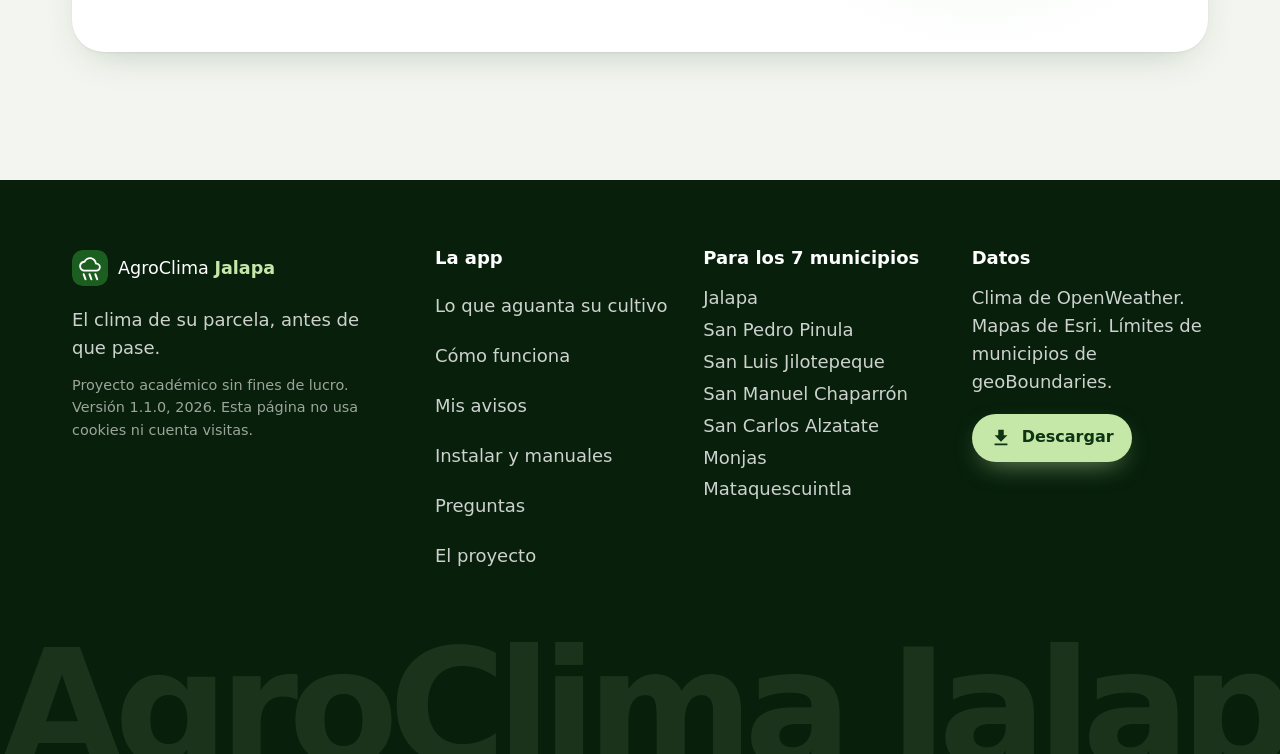
==== commit 7ad94112: "docs(manuales): manuales de la versión 1.1.0 Mismos nombres en sitio/manuales/, así los enlaces no c" ====
--- a/sitio/index.html
+++ b/sitio/index.html
@@ -379,7 +379,7 @@
             </a></li>
             <li><a class="manual" href="manuales/manual-de-usuario.pdf" type="application/pdf">
               <span class="manual-icono"><svg aria-hidden="true"><use href="#i-hoja"/></svg></span>
-              <span class="manual-texto"><b>Manual de usuario</b><span>Cuenta, parcelas, clima, avisos y reportes. 25 págs., 2.9 MB</span></span>
+              <span class="manual-texto"><b>Manual de usuario</b><span>Cuenta, parcelas, clima, avisos y reportes. 26 págs., 3.2 MB</span></span>
               <svg class="manual-flecha" aria-hidden="true"><use href="#i-bajar"/></svg>
             </a></li>
             <li><a class="manual" href="manuales/manual-tecnico.pdf" type="application/pdf">
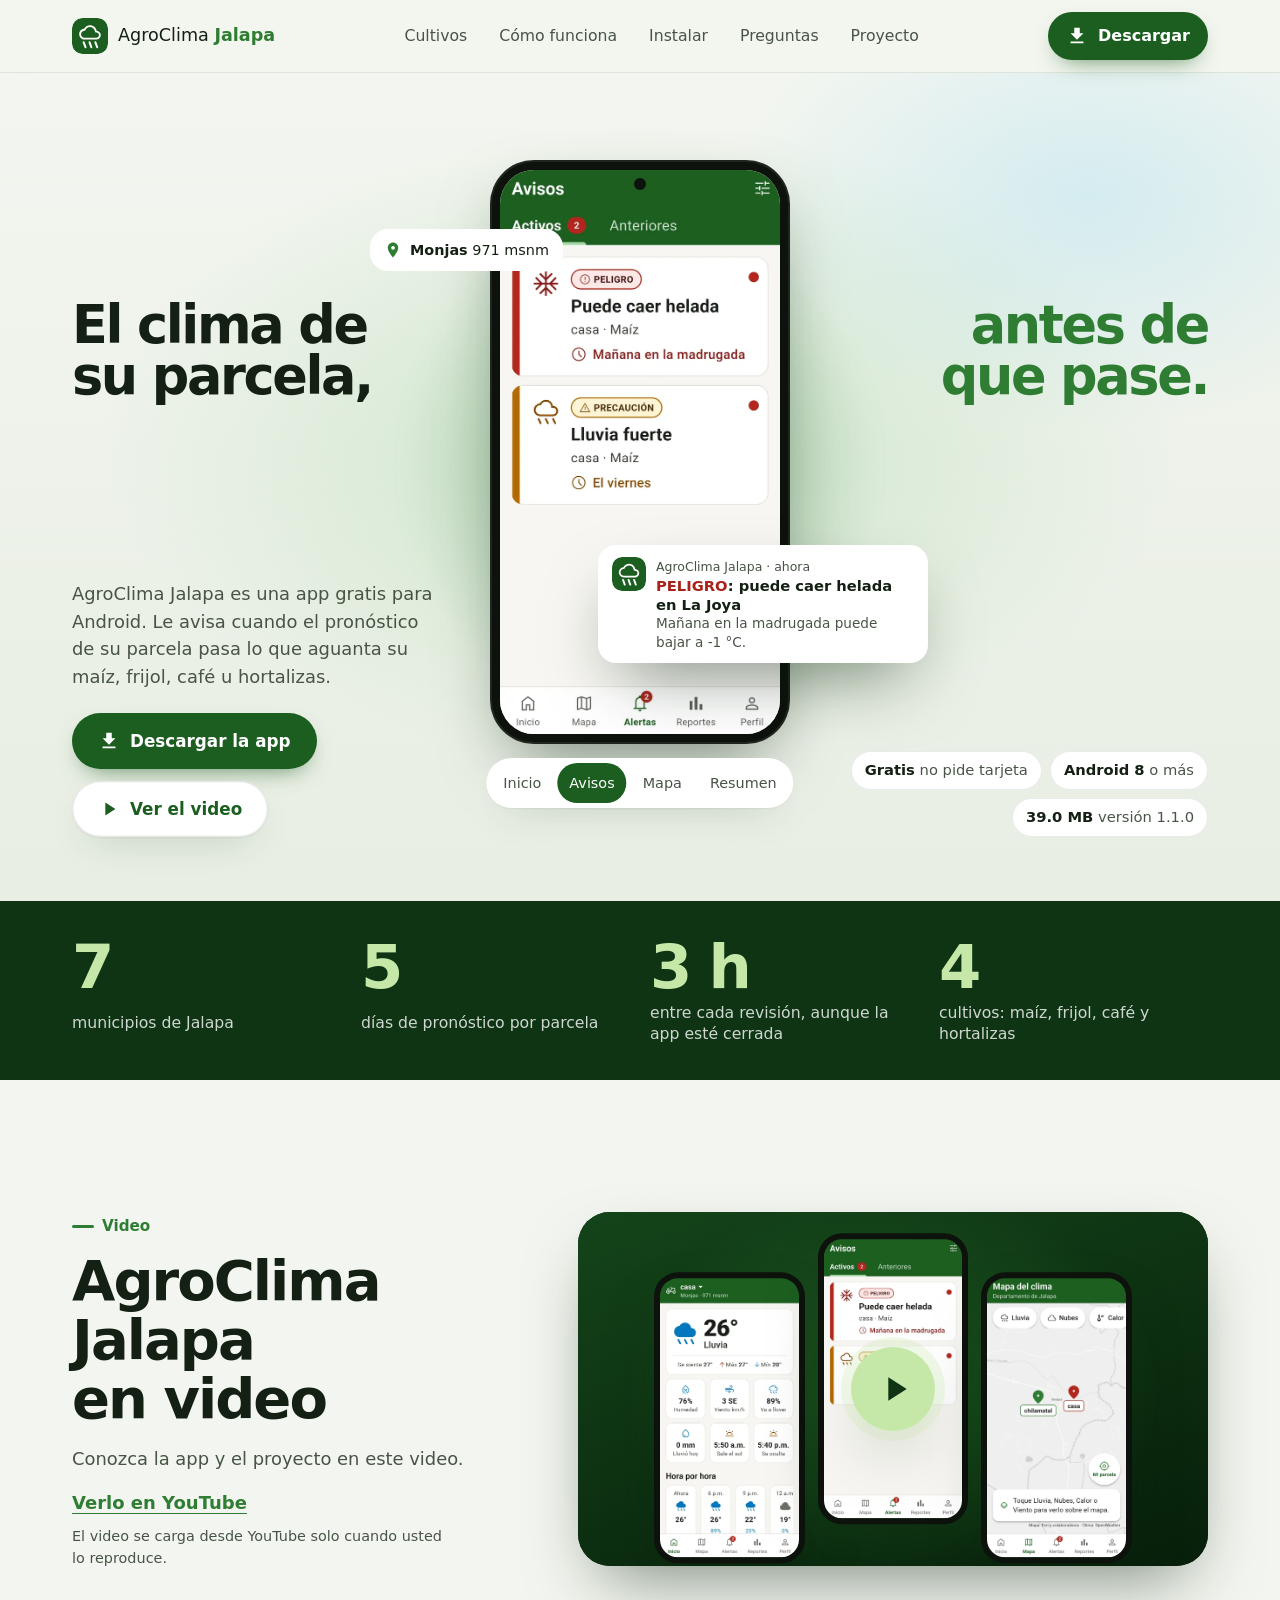
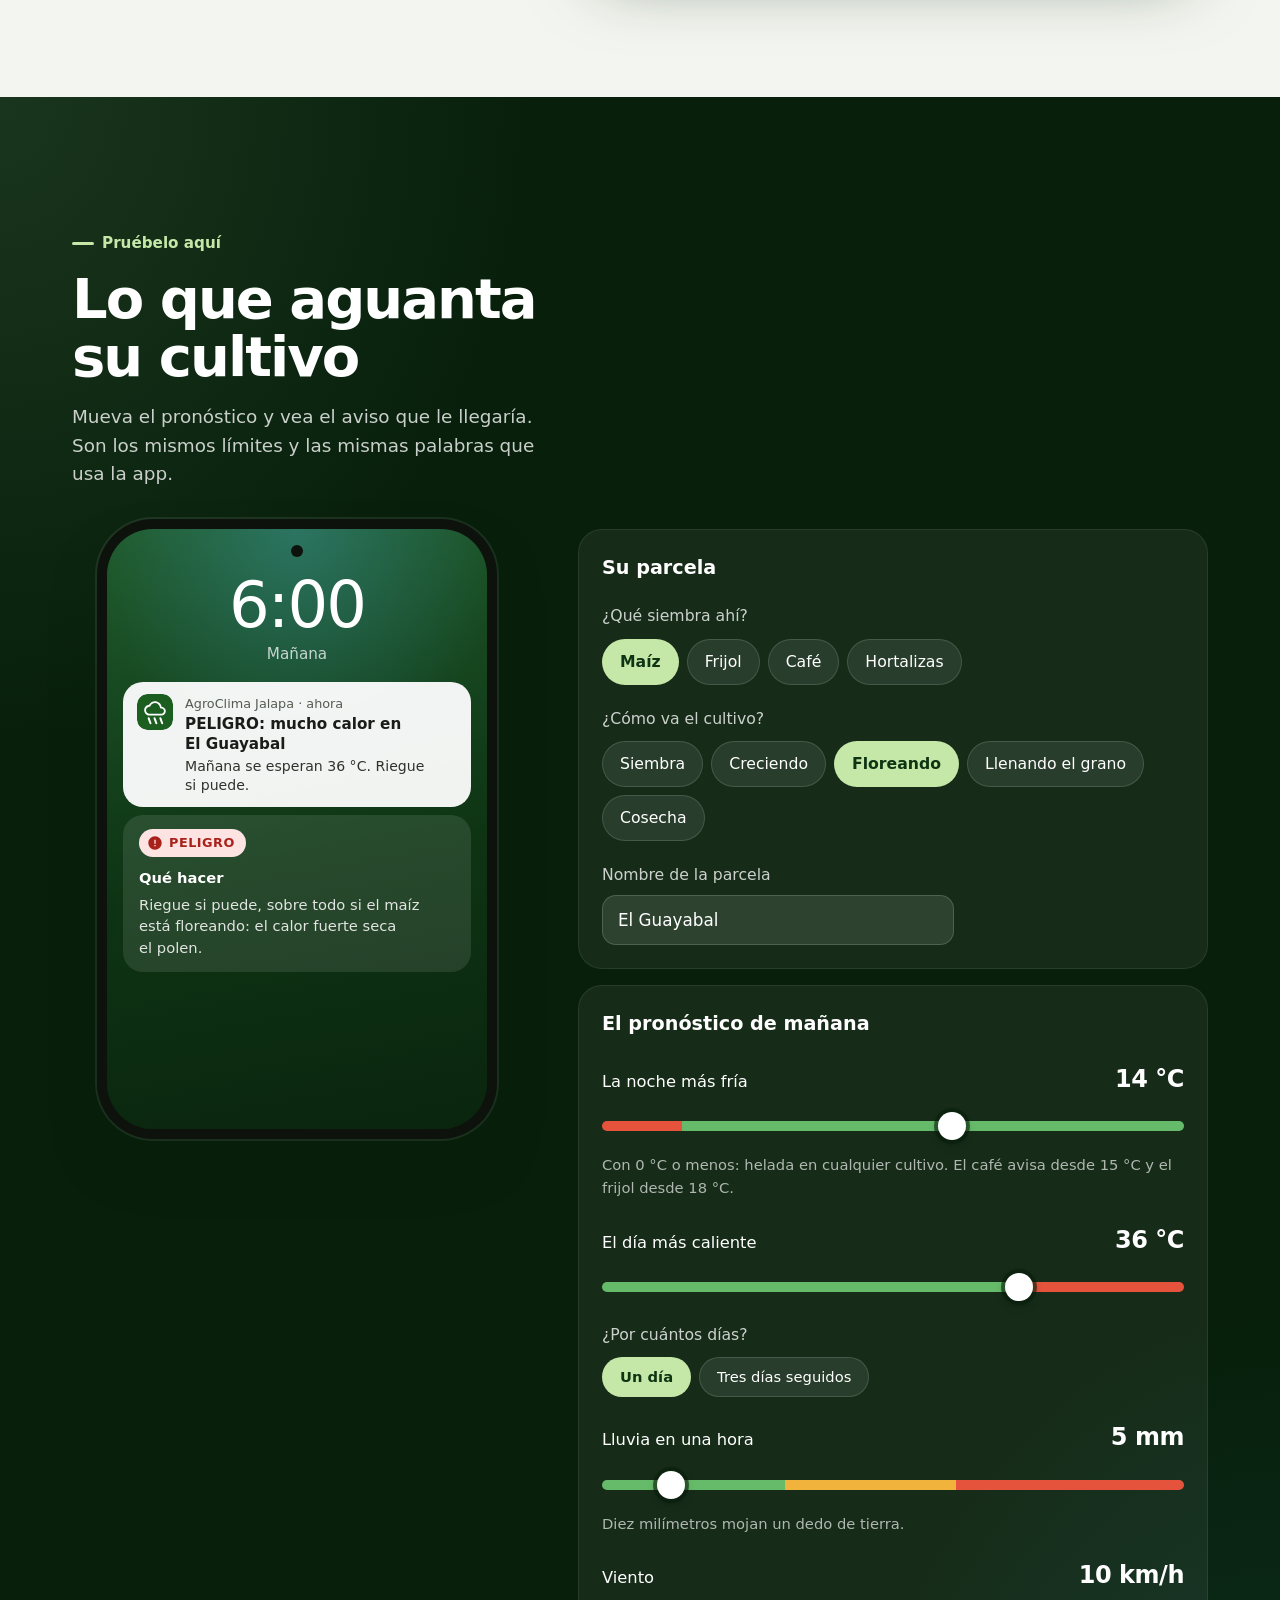
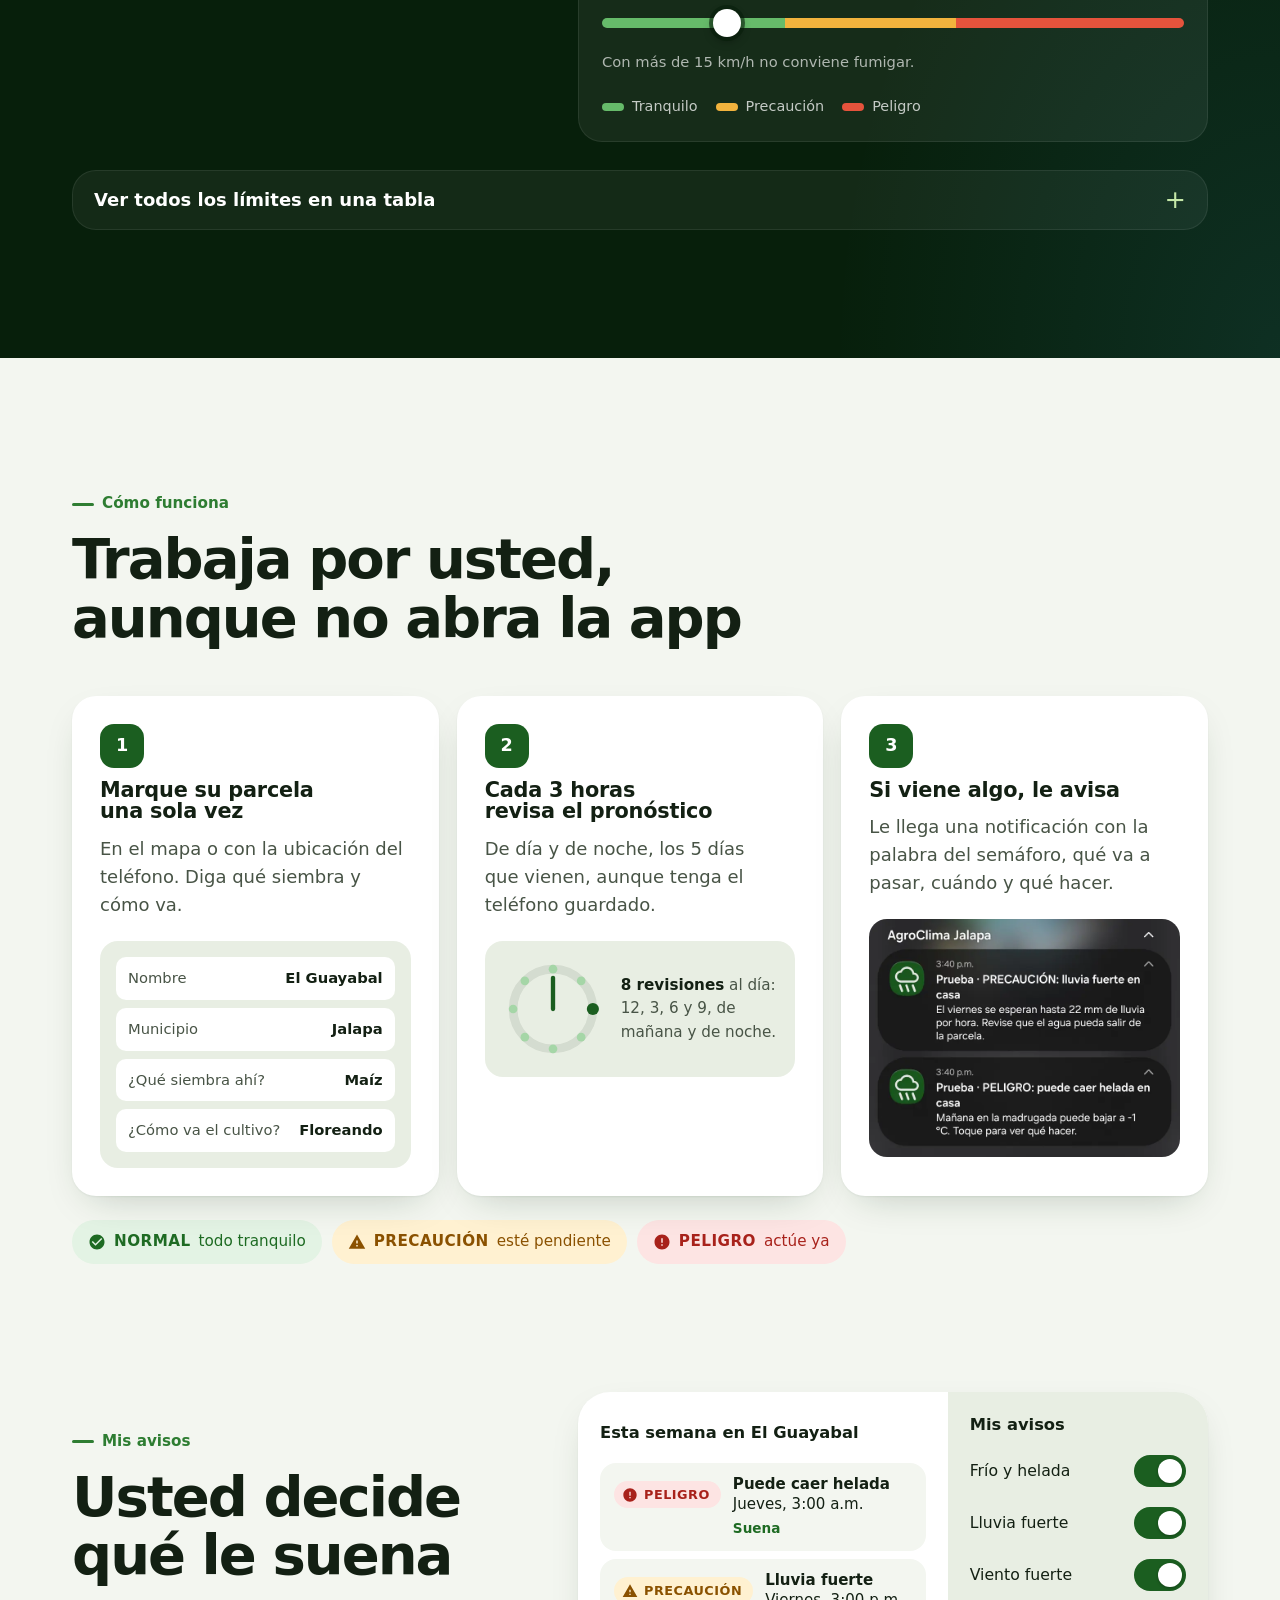
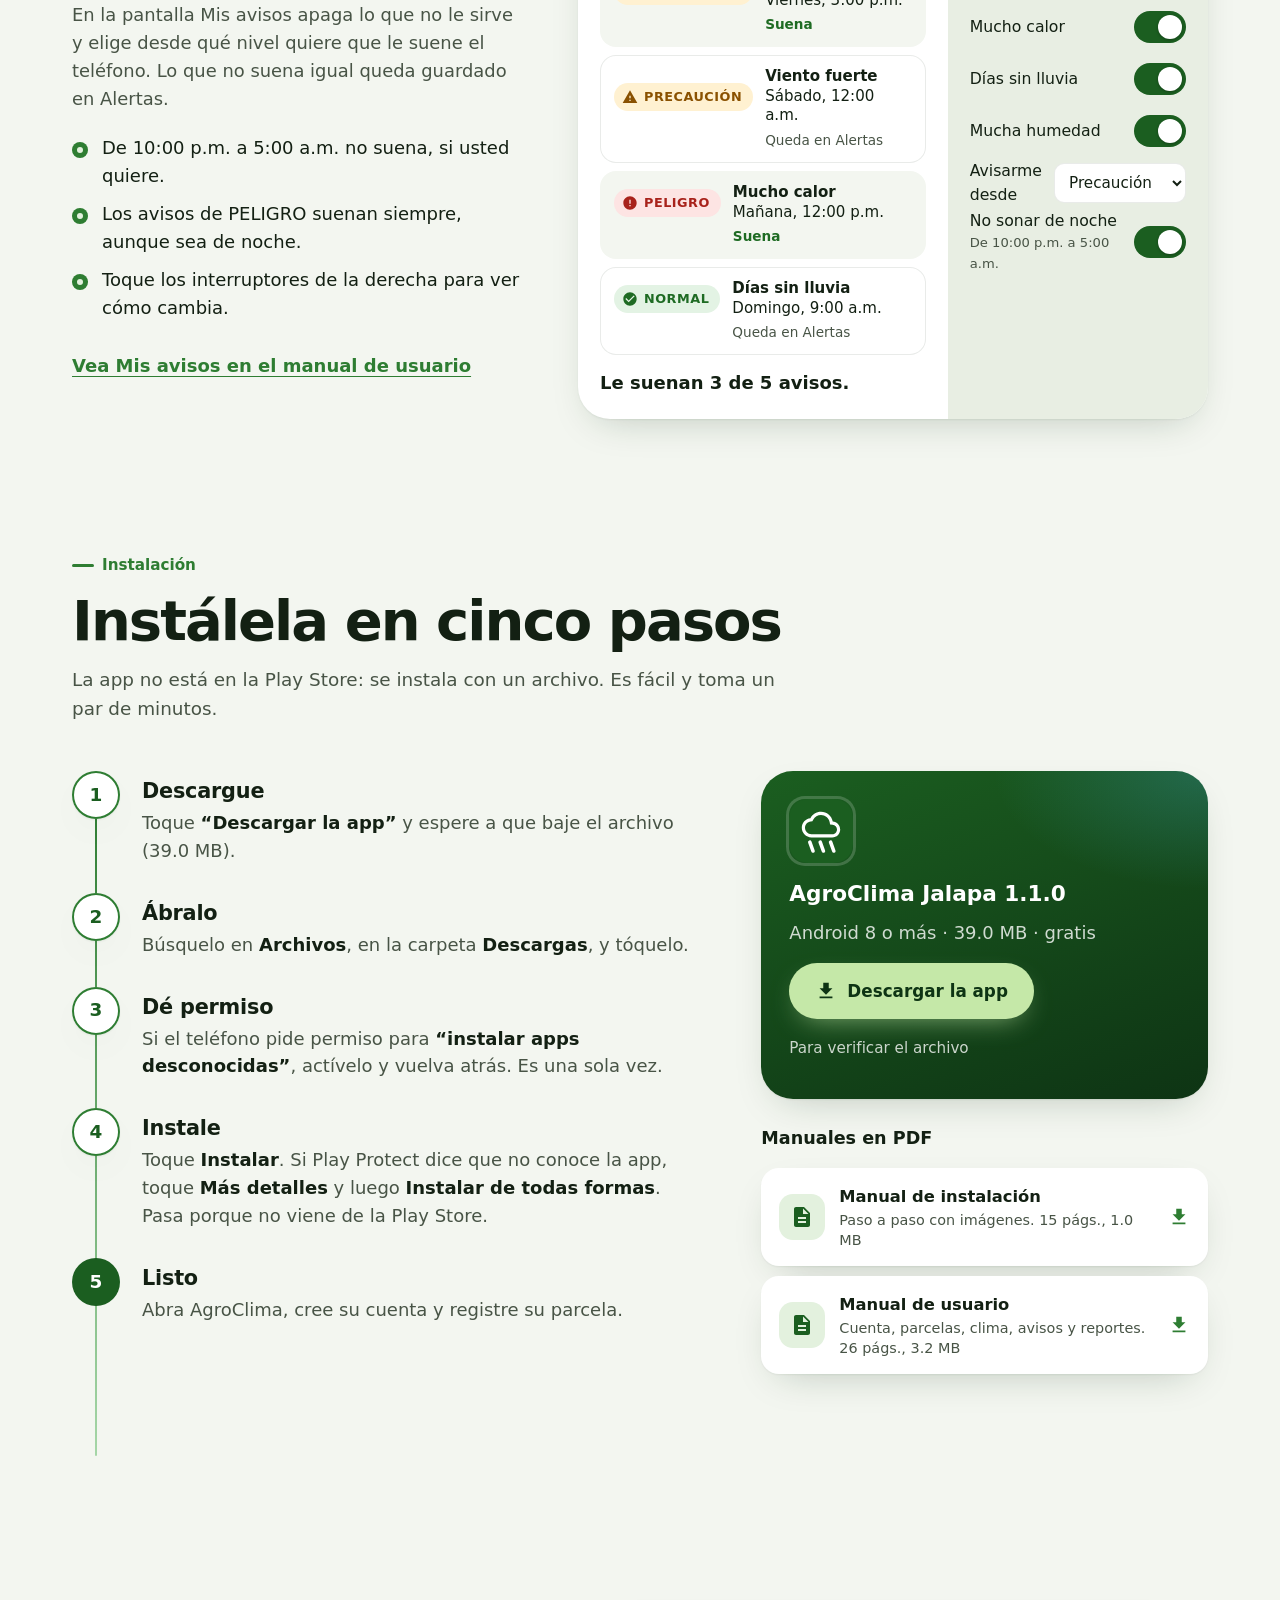
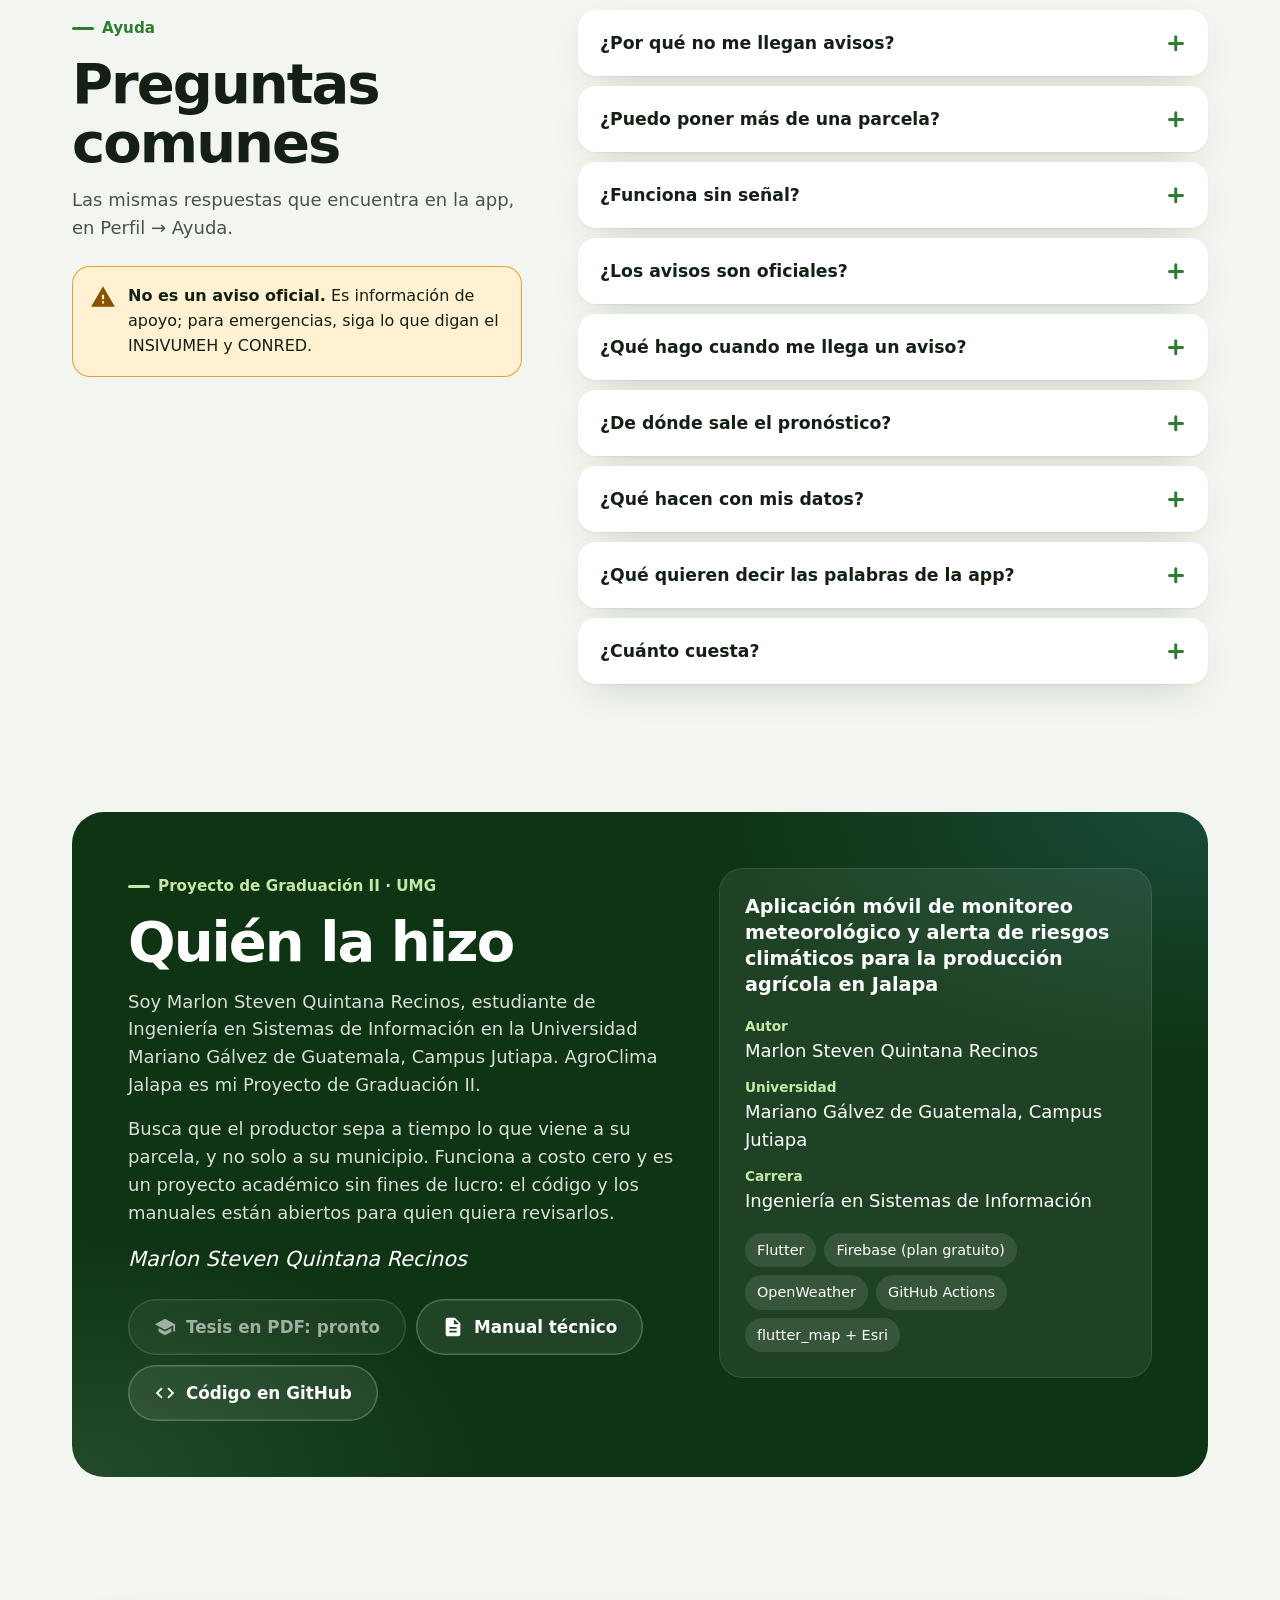
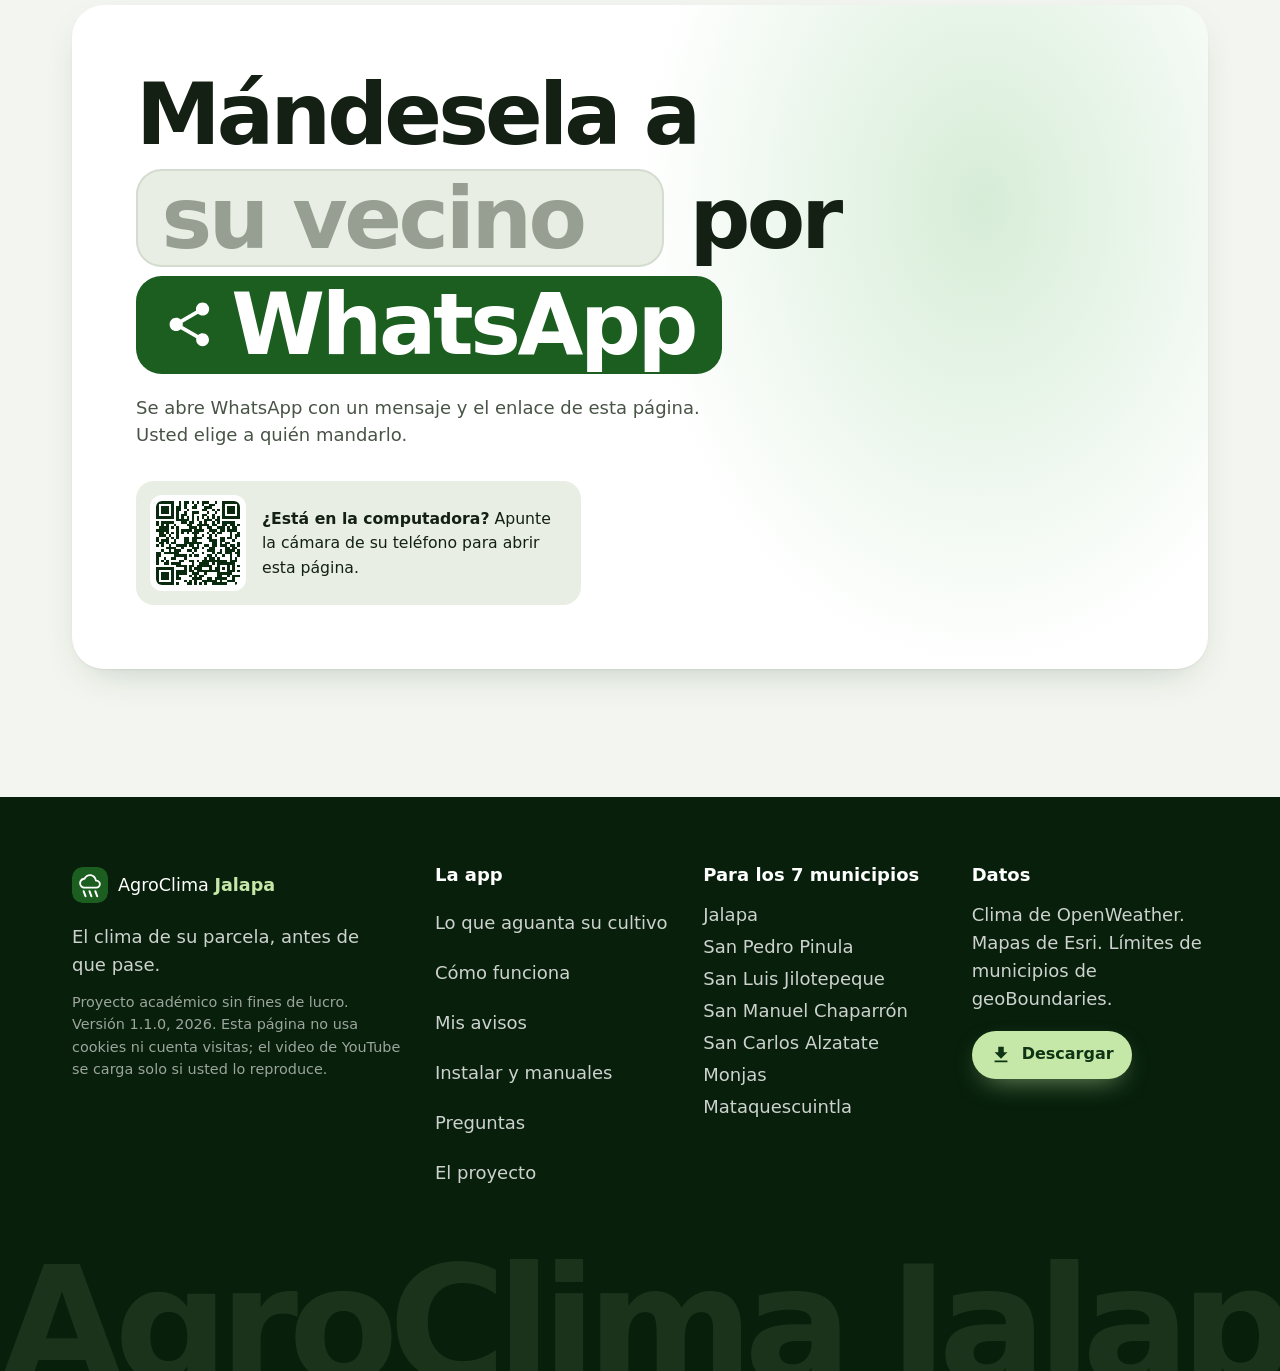
==== commit bdbf2697: "feat(pagina): video de la app en YouTube Sección "AgroClima Jalapa en video" después de la portada y" ====
--- a/sitio/index.html
+++ b/sitio/index.html
@@ -20,7 +20,7 @@
 <meta property="og:image:alt" content="AgroClima Jalapa: el clima de su parcela, antes de que pase.">
 <meta name="twitter:card" content="summary_large_image">
 <link rel="preload" href="img/panel.webp" as="image" type="image/webp">
-<link rel="stylesheet" href="estilos.css?v=20261023">
+<link rel="stylesheet" href="estilos.css?v=20261101">
 <script>document.documentElement.classList.add('js')</script>
 </head>
 <body>
@@ -28,6 +28,7 @@
 <!-- Íconos (Material Symbols) reutilizados con <use> -->
 <svg width="0" height="0" class="oculto" aria-hidden="true">
   <symbol id="i-bajar" viewBox="0 0 24 24"><path d="M19 9h-4V3H9v6H5l7 7 7-7zM5 18v2h14v-2H5z"/></symbol>
+  <symbol id="i-play" viewBox="0 0 24 24"><path d="M8 5v14l11-7z"/></symbol>
   <symbol id="i-flecha" viewBox="0 0 24 24"><path d="m12 4-1.41 1.41L16.17 11H4v2h12.17l-5.58 5.59L12 20l8-8z"/></symbol>
   <symbol id="i-nube" viewBox="0 0 24 24"><path d="M19.35 10.04A7.49 7.49 0 0 0 12 4C9.11 4 6.6 5.64 5.35 8.04A5.994 5.994 0 0 0 0 14c0 3.31 2.69 6 6 6h13c2.76 0 5-2.24 5-5 0-2.64-2.05-4.78-4.65-4.96z"/></symbol>
   <symbol id="i-pin" viewBox="0 0 24 24"><path d="M12 2C8.13 2 5 5.13 5 9c0 5.25 7 13 7 13s7-7.75 7-13c0-3.87-3.13-7-7-7zm0 9.5a2.5 2.5 0 1 1 0-5 2.5 2.5 0 0 1 0 5z"/></symbol>
@@ -104,7 +105,7 @@
           <a class="boton" href="https://github.com/StevenQuintanaGT/Agroclima_Jalapa/releases/latest/download/AgroClima-Jalapa.apk">
             <svg class="icono" aria-hidden="true"><use href="#i-bajar"/></svg>Descargar la app
           </a>
-          <a class="boton boton-suave" href="#cultivos">Pruebe un aviso<svg class="icono" aria-hidden="true"><use href="#i-flecha"/></svg></a>
+          <a class="boton boton-suave" href="#video"><svg class="icono" aria-hidden="true"><use href="#i-play"/></svg>Ver el video</a>
         </div>
       </div>
 
@@ -124,6 +125,30 @@
       <li><strong>3 h</strong><span>entre cada revisión, aunque la app esté cerrada</span></li>
       <li><strong>4</strong><span>cultivos: maíz, frijol, café y hortalizas</span></li>
     </ul>
+  </section>
+
+  <!-- ===================== Video ===================== -->
+  <section class="seccion video-sec" id="video" aria-labelledby="t-video">
+    <div class="ancho video-grid">
+      <div class="video-texto">
+        <p class="etiqueta">Video</p>
+        <h2 id="t-video">AgroClima Jalapa en video</h2>
+        <p>Conozca la app y el proyecto en este video.</p>
+        <a class="enlace" href="https://www.youtube.com/watch?v=B2JBSr4BpH0">Verlo en YouTube</a>
+        <p class="video-nota">El video se carga desde YouTube solo cuando usted lo reproduce.</p>
+      </div>
+      <div class="video-marco" id="video-marco">
+        <a class="video-portada" href="https://www.youtube.com/watch?v=B2JBSr4BpH0" data-video="B2JBSr4BpH0">
+          <span class="video-fondo" aria-hidden="true">
+            <img src="img/panel.webp" alt="" width="640" height="1289" loading="lazy" decoding="async">
+            <img src="img/avisos.webp" alt="" width="640" height="1289" loading="lazy" decoding="async">
+            <img src="img/mapa.webp" alt="" width="640" height="1289" loading="lazy" decoding="async">
+          </span>
+          <span class="video-boton"><svg aria-hidden="true"><use href="#i-play"/></svg></span>
+          <span class="oculto-texto">Reproducir el video de AgroClima Jalapa</span>
+        </a>
+      </div>
+    </div>
   </section>
 
   <!-- ===================== Simulador ===================== -->
@@ -520,7 +545,7 @@
     <div class="pie-marca">
       <a class="marca marca-clara" href="#"><img src="img/logo.svg" alt="" width="36" height="36"><span>AgroClima <b>Jalapa</b></span></a>
       <p>El clima de su parcela, antes de que pase.</p>
-      <p class="pie-legal">Proyecto académico sin fines de lucro. Versión 1.1.0, 2026. Esta página no usa cookies ni cuenta visitas.</p>
+      <p class="pie-legal">Proyecto académico sin fines de lucro. Versión 1.1.0, 2026. Esta página no usa cookies ni cuenta visitas; el video de YouTube se carga solo si usted lo reproduce.</p>
     </div>
     <nav class="pie-col" aria-label="Pie">
       <p class="pie-titulo">La app</p>
@@ -546,6 +571,6 @@
   <div class="pie-gigante" aria-hidden="true"></div>
 </footer>
 
-<script src="app.js?v=20261023" defer></script>
+<script src="app.js?v=20261101" defer></script>
 </body>
 </html>
--- a/sitio/estilos.css
+++ b/sitio/estilos.css
@@ -503,6 +503,30 @@
 .pie-gigante::before { content: "AgroClima Jalapa"; }
 .pie-gigante { margin-top: 48px; font-size: clamp(3rem, 12.5vw, 11rem); font-weight: 900; letter-spacing: -0.06em; line-height: 0.8; text-align: center; white-space: nowrap; color: rgba(197, 232, 168, 0.1); transform: translateY(0.12em); user-select: none; }
 
+
+/* ---------- Video (YouTube se carga solo al tocar) ---------- */
+.video-sec { padding-bottom: var(--seccion); }
+.video-grid { display: grid; gap: 32px; align-items: center; }
+.video-texto > p:not(.etiqueta):not(.video-nota) { margin: 16px 0 8px; color: var(--texto-suave); font-size: 1.12rem; }
+.video-nota { font-size: 0.9rem; color: var(--texto-suave); }
+.video-marco { position: relative; aspect-ratio: 16 / 9; border-radius: var(--r-xl); overflow: hidden; background: var(--verde-950); box-shadow: var(--sombra-alta); }
+.video-marco iframe { position: absolute; inset: 0; width: 100%; height: 100%; border: 0; }
+.video-portada { position: absolute; inset: 0; display: grid; place-items: center; text-decoration: none; color: #FFFFFF;
+  background:
+    radial-gradient(60% 80% at 50% 50%, rgba(46, 125, 50, 0.55), transparent 70%),
+    linear-gradient(160deg, var(--verde-800), var(--verde-950)); }
+.video-fondo { position: absolute; inset: 0; display: flex; justify-content: center; align-items: flex-start; gap: 4%; padding-top: 7%; }
+.video-fondo img { width: 22%; border-radius: 18px; box-shadow: 0 0 0 6px #0D120C, var(--sombra-alta); transform: translateY(8%); transition: transform 500ms var(--suave); }
+.video-fondo img:nth-child(2) { transform: translateY(-6%); }
+.video-boton { position: relative; z-index: 1; width: 84px; height: 84px; border-radius: 50%; display: grid; place-items: center; background: var(--lima); color: var(--verde-900); box-shadow: 0 0 0 10px rgba(197, 232, 168, 0.25), var(--sombra-alta); transition: transform 200ms var(--suave); }
+.video-boton svg { width: 40px; height: 40px; fill: currentColor; margin-left: 4px; }
+.video-portada:focus-visible { outline: 3px solid var(--cielo-claro); outline-offset: -6px; }
+@media (hover: hover) and (pointer: fine) {
+  .video-portada:hover .video-boton { transform: scale(1.08); }
+  .video-portada:hover .video-fondo img:nth-child(2) { transform: translateY(-10%); }
+}
+@media (min-width: 1000px) { .video-grid { grid-template-columns: 5fr 7fr; gap: 56px; } }
+
 /* ---------- Tablet ---------- */
 @media (min-width: 720px) {
   .solo-ancho { display: block; }
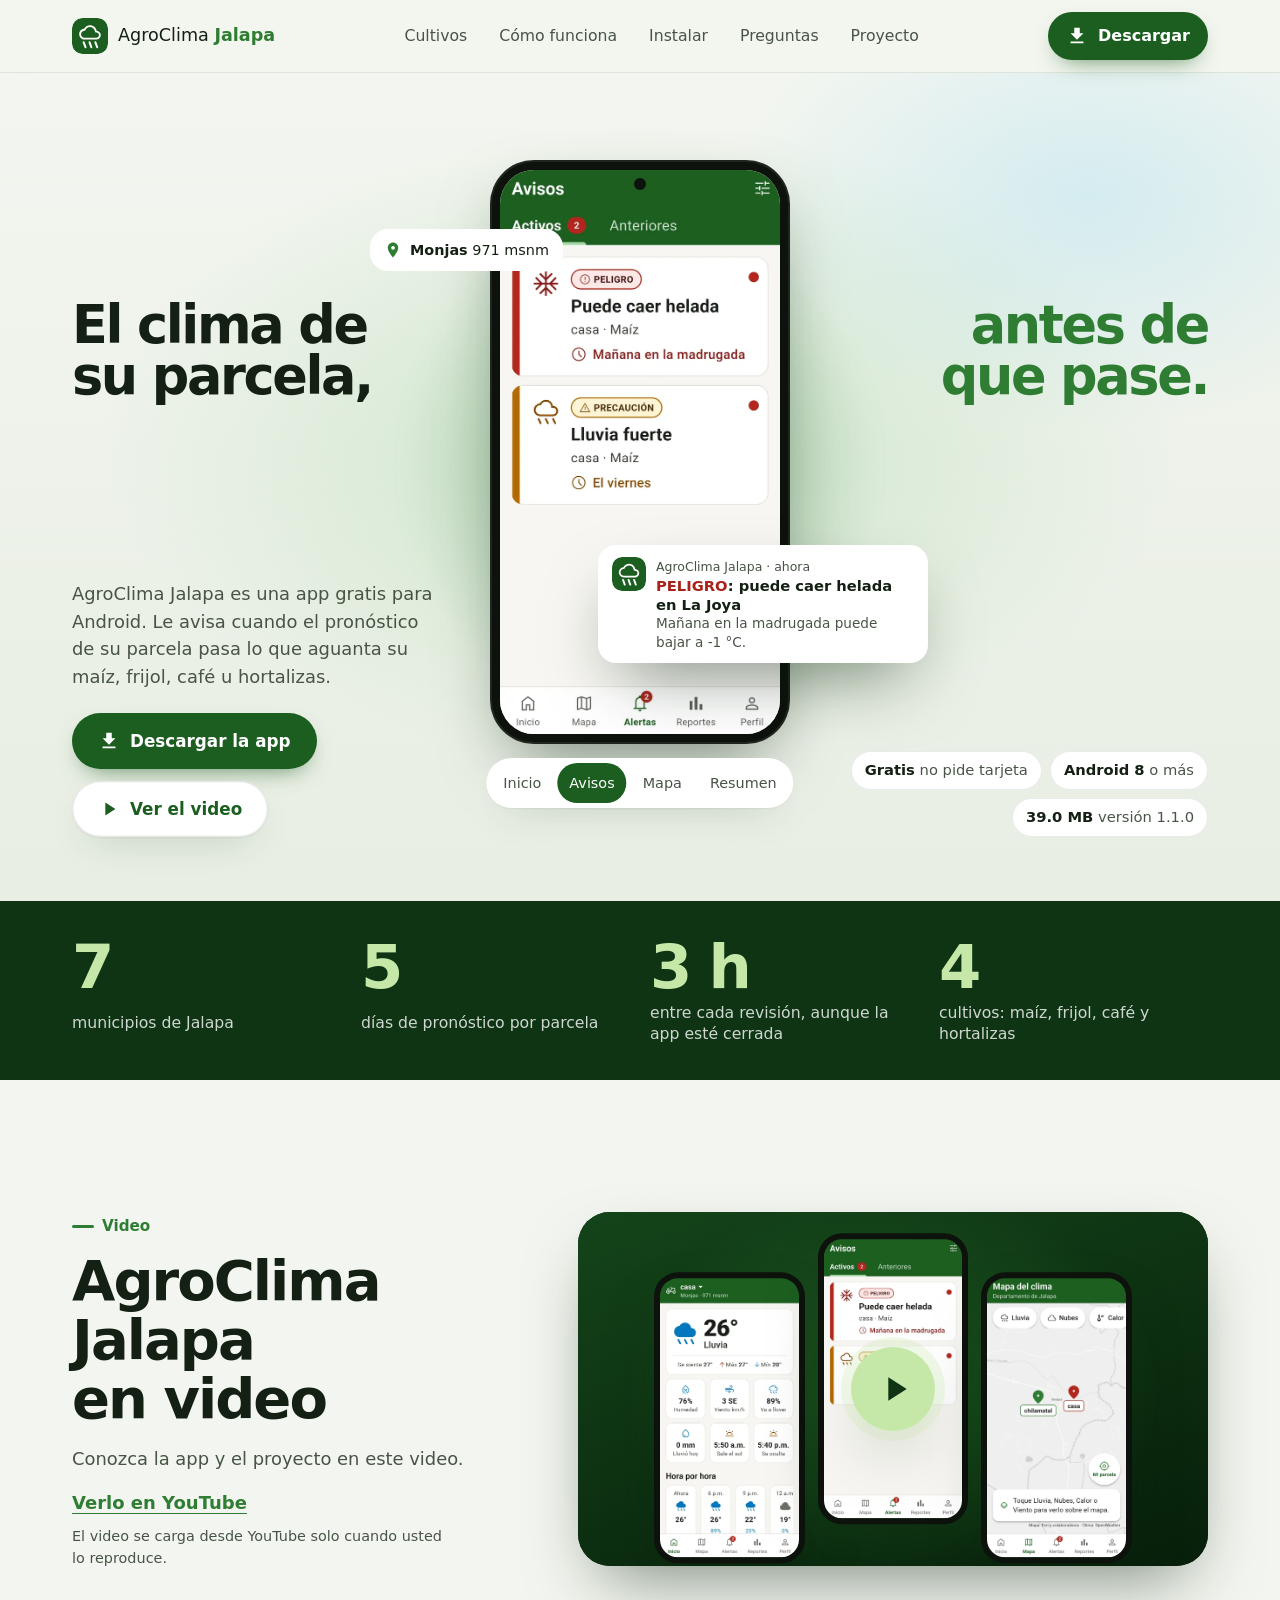
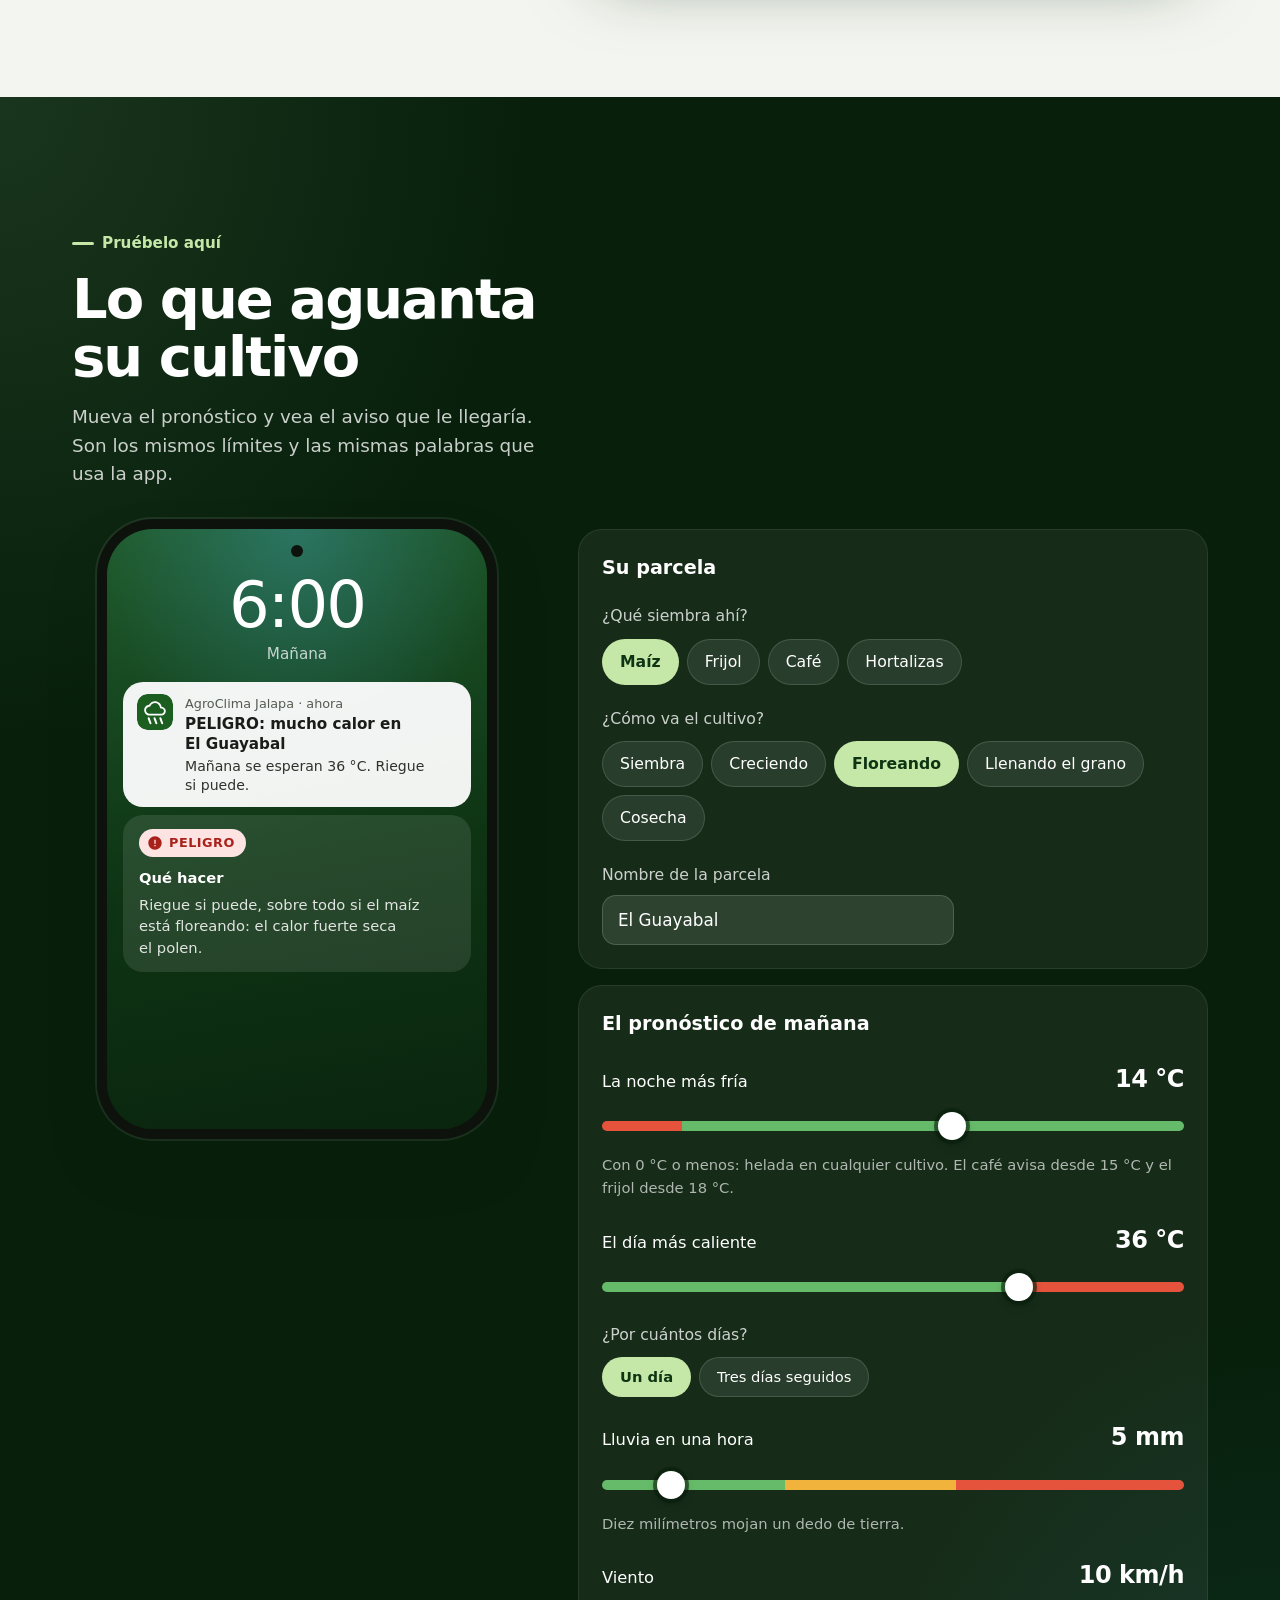
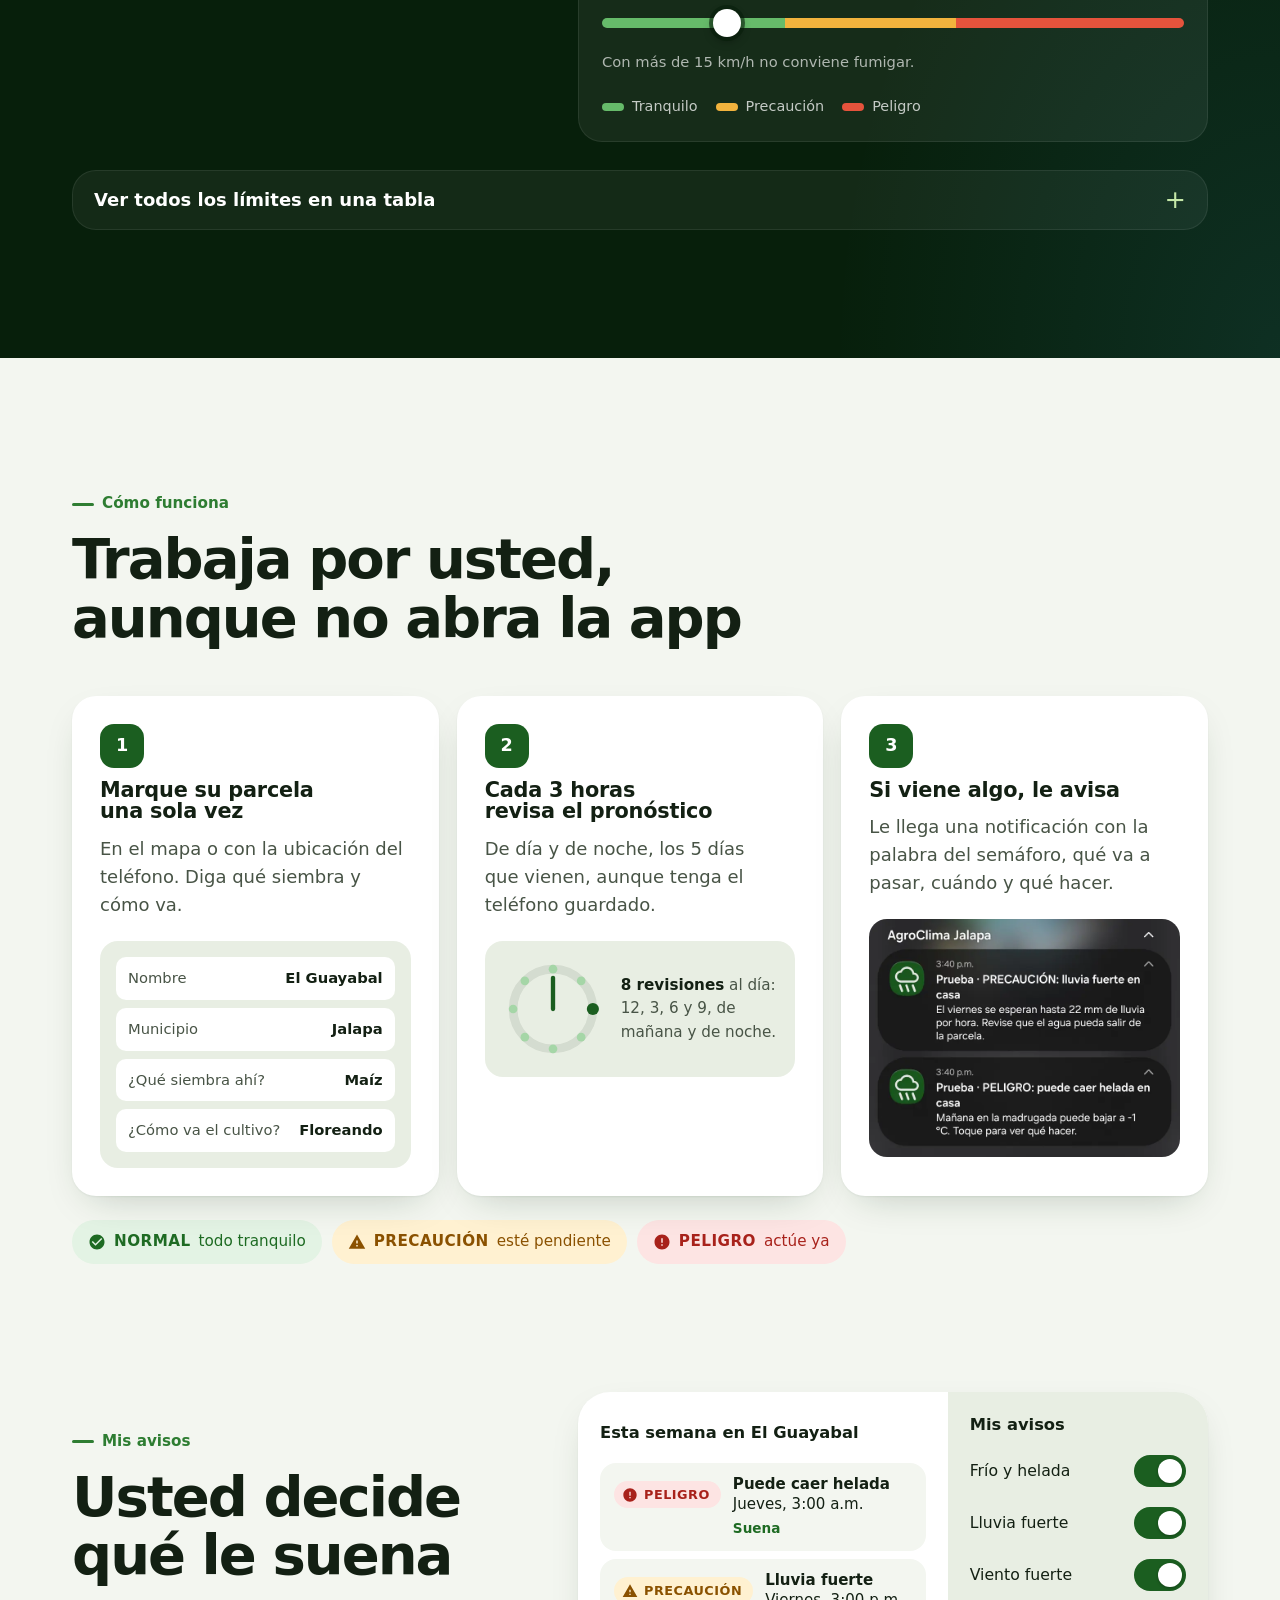
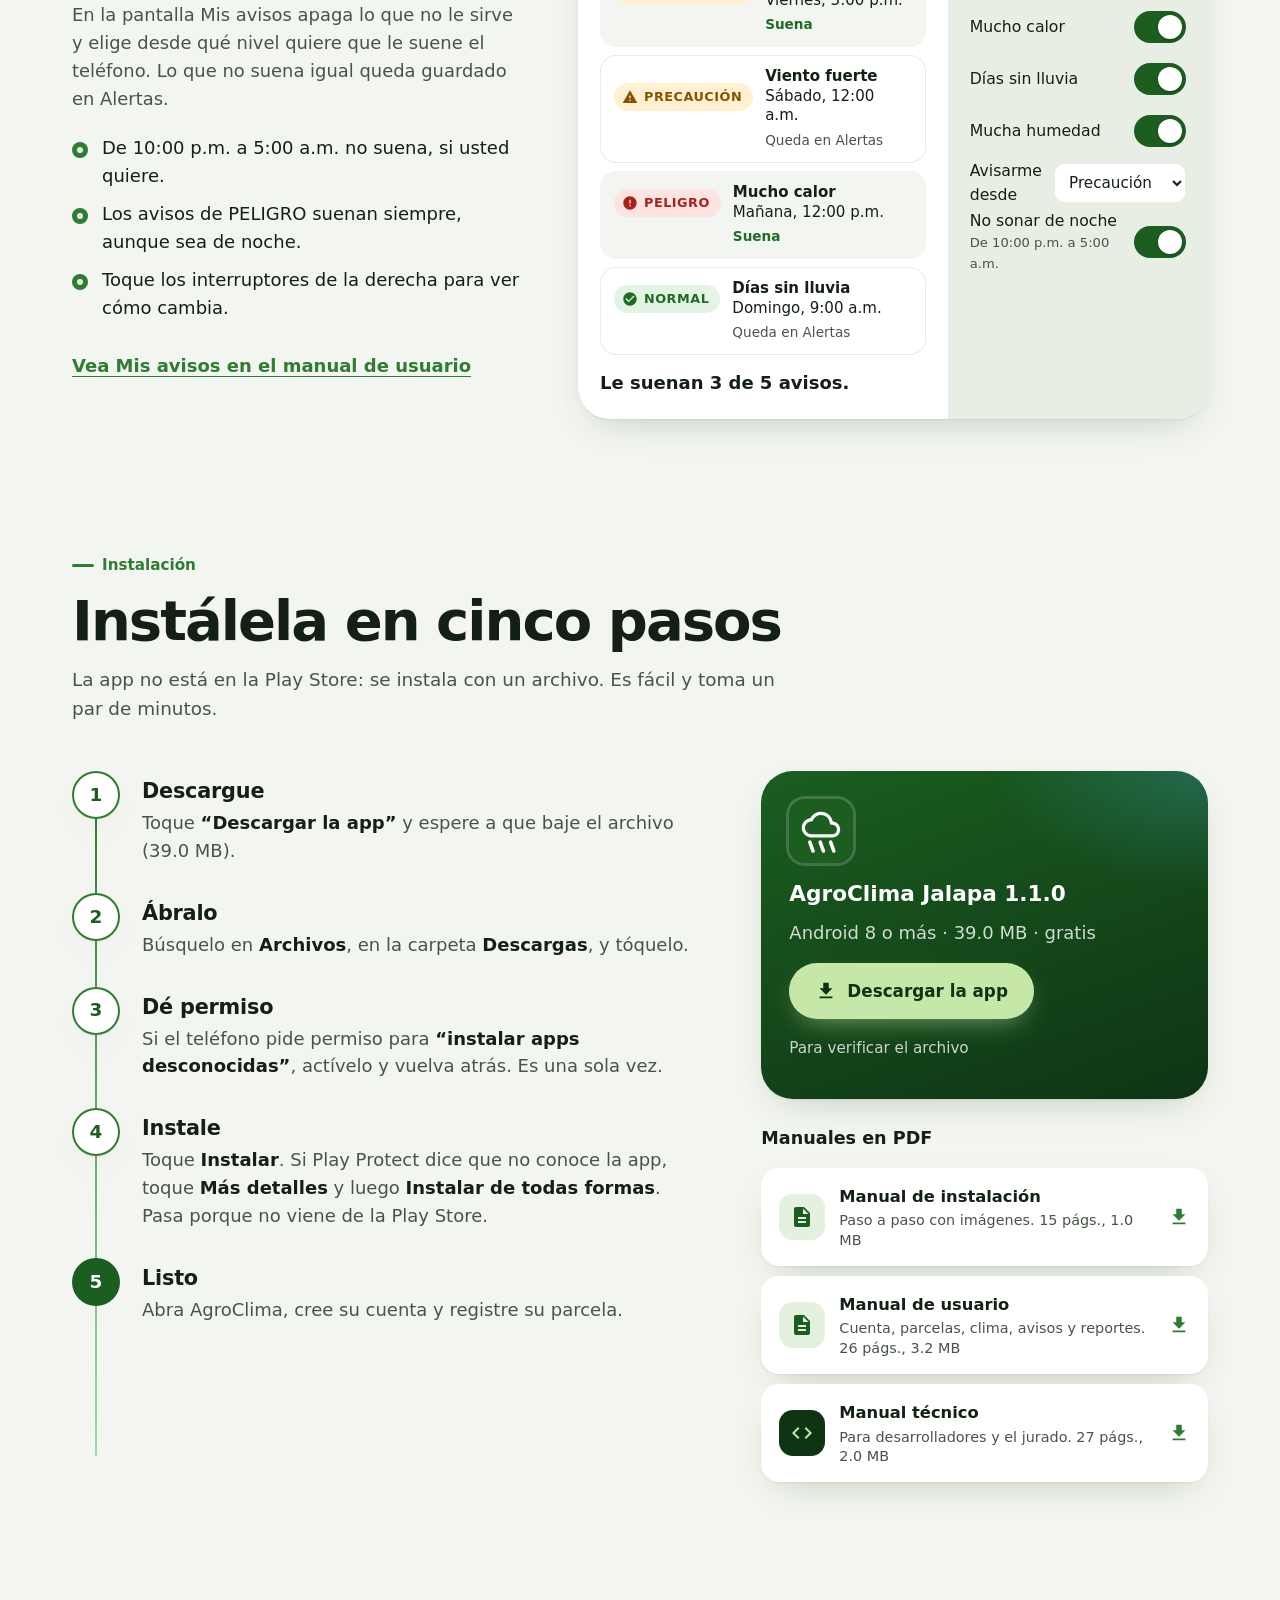
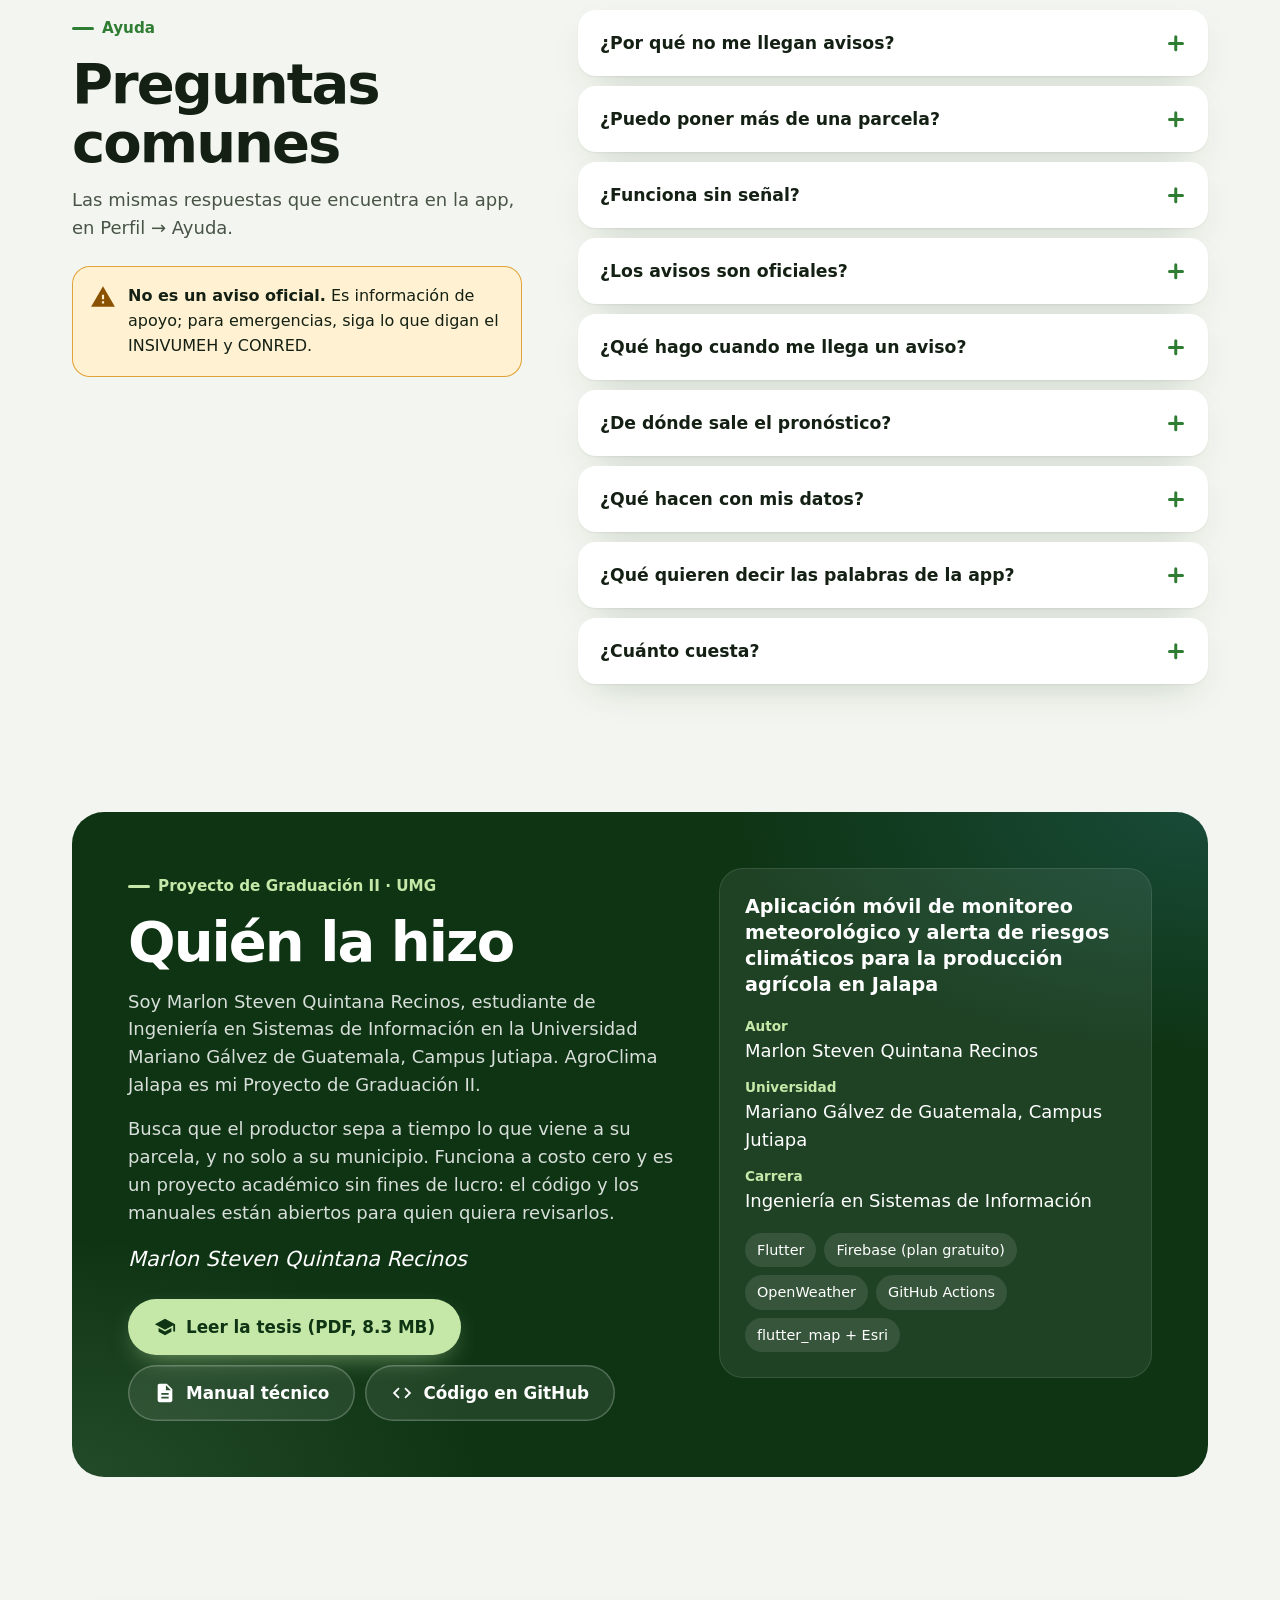
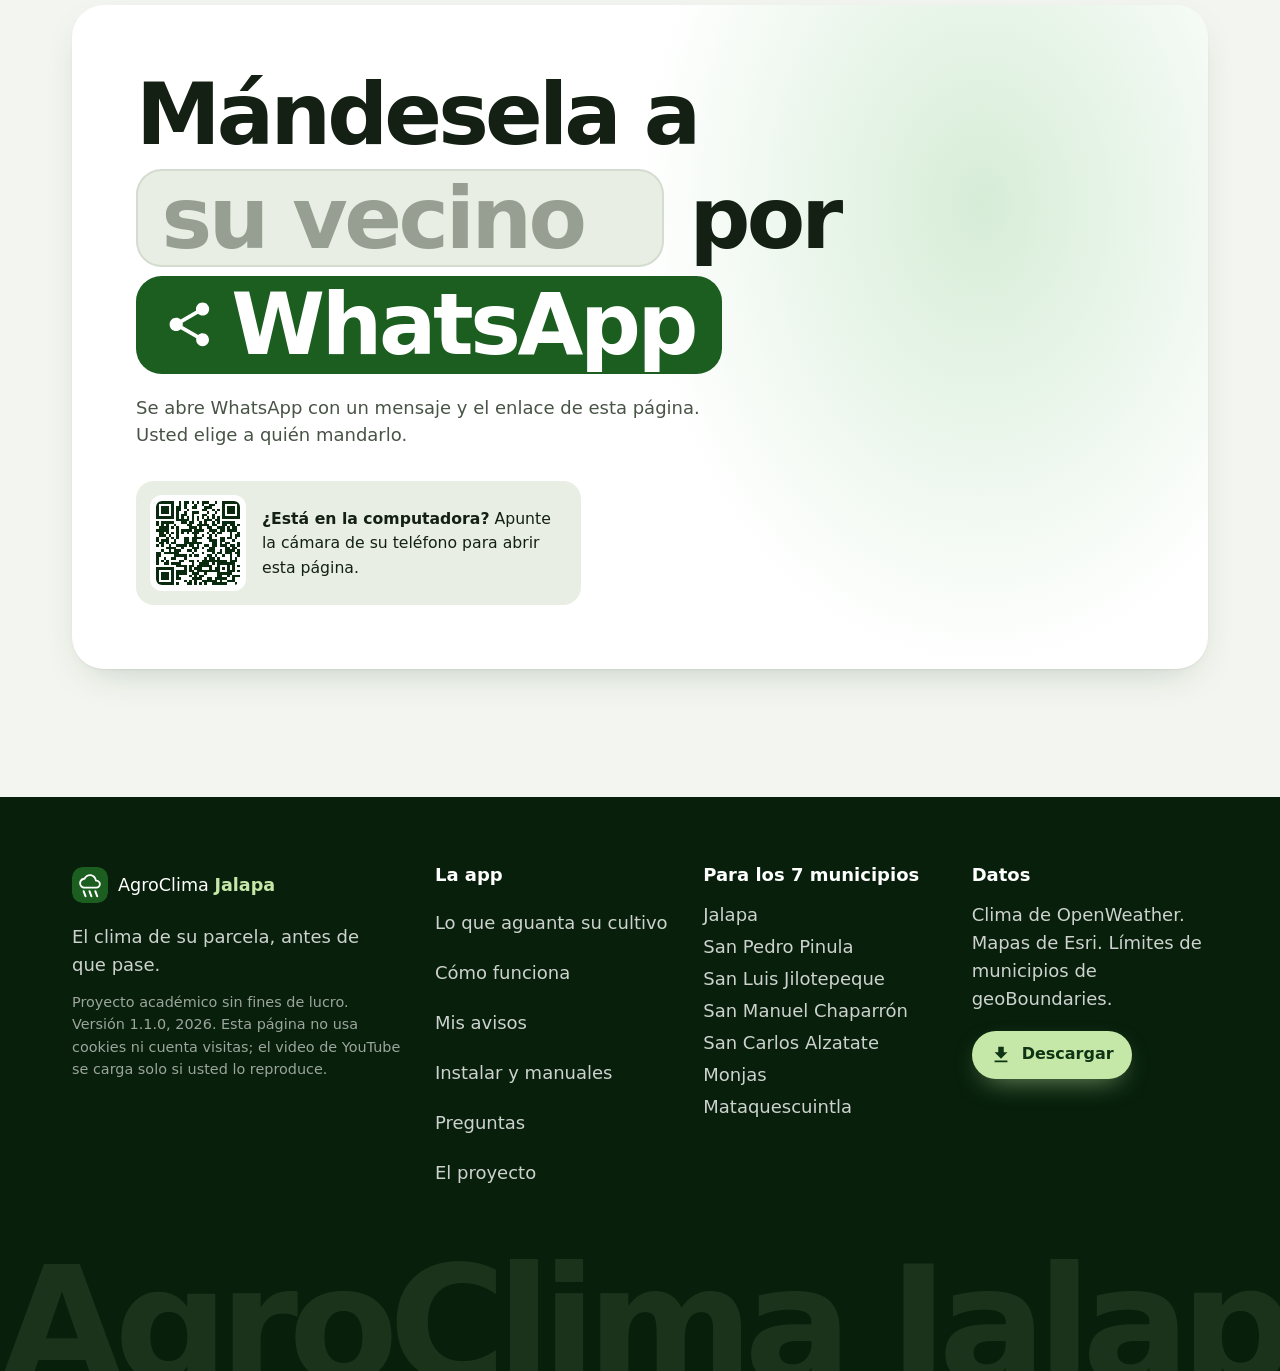
==== commit 93150d39: "feat(pagina): tesis en PDF Mueve la tesis subida a sitio/tesis/tesis-agroclima-jalapa.pdf (264 págin" ====
--- a/sitio/index.html
+++ b/sitio/index.html
@@ -497,8 +497,7 @@
           <p>Busca que el productor sepa a tiempo lo que viene a su parcela, y no solo a su municipio. Funciona a costo cero y es un proyecto académico sin fines de lucro: el código y los manuales están abiertos para quien quiera revisarlos.</p>
           <p class="firma">Marlon Steven Quintana Recinos</p>
           <div class="proyecto-enlaces">
-            <!-- TESIS: cuando esté lista, cambiar este <span> por un enlace <a class="boton boton-lima" href="...">. -->
-            <span class="boton boton-fantasma pendiente" aria-disabled="true"><svg class="icono" aria-hidden="true"><use href="#i-escuela"/></svg>Tesis en PDF: pronto</span>
+            <a class="boton boton-lima" href="tesis/tesis-agroclima-jalapa.pdf" type="application/pdf"><svg class="icono" aria-hidden="true"><use href="#i-escuela"/></svg>Leer la tesis (PDF, 8.3 MB)</a>
             <a class="boton boton-fantasma" href="manuales/manual-tecnico.pdf" type="application/pdf"><svg class="icono" aria-hidden="true"><use href="#i-hoja"/></svg>Manual técnico</a>
             <a class="boton boton-fantasma" href="https://github.com/StevenQuintanaGT/Agroclima_Jalapa"><svg class="icono" aria-hidden="true"><use href="#i-codigo"/></svg>Código en GitHub</a>
           </div>
